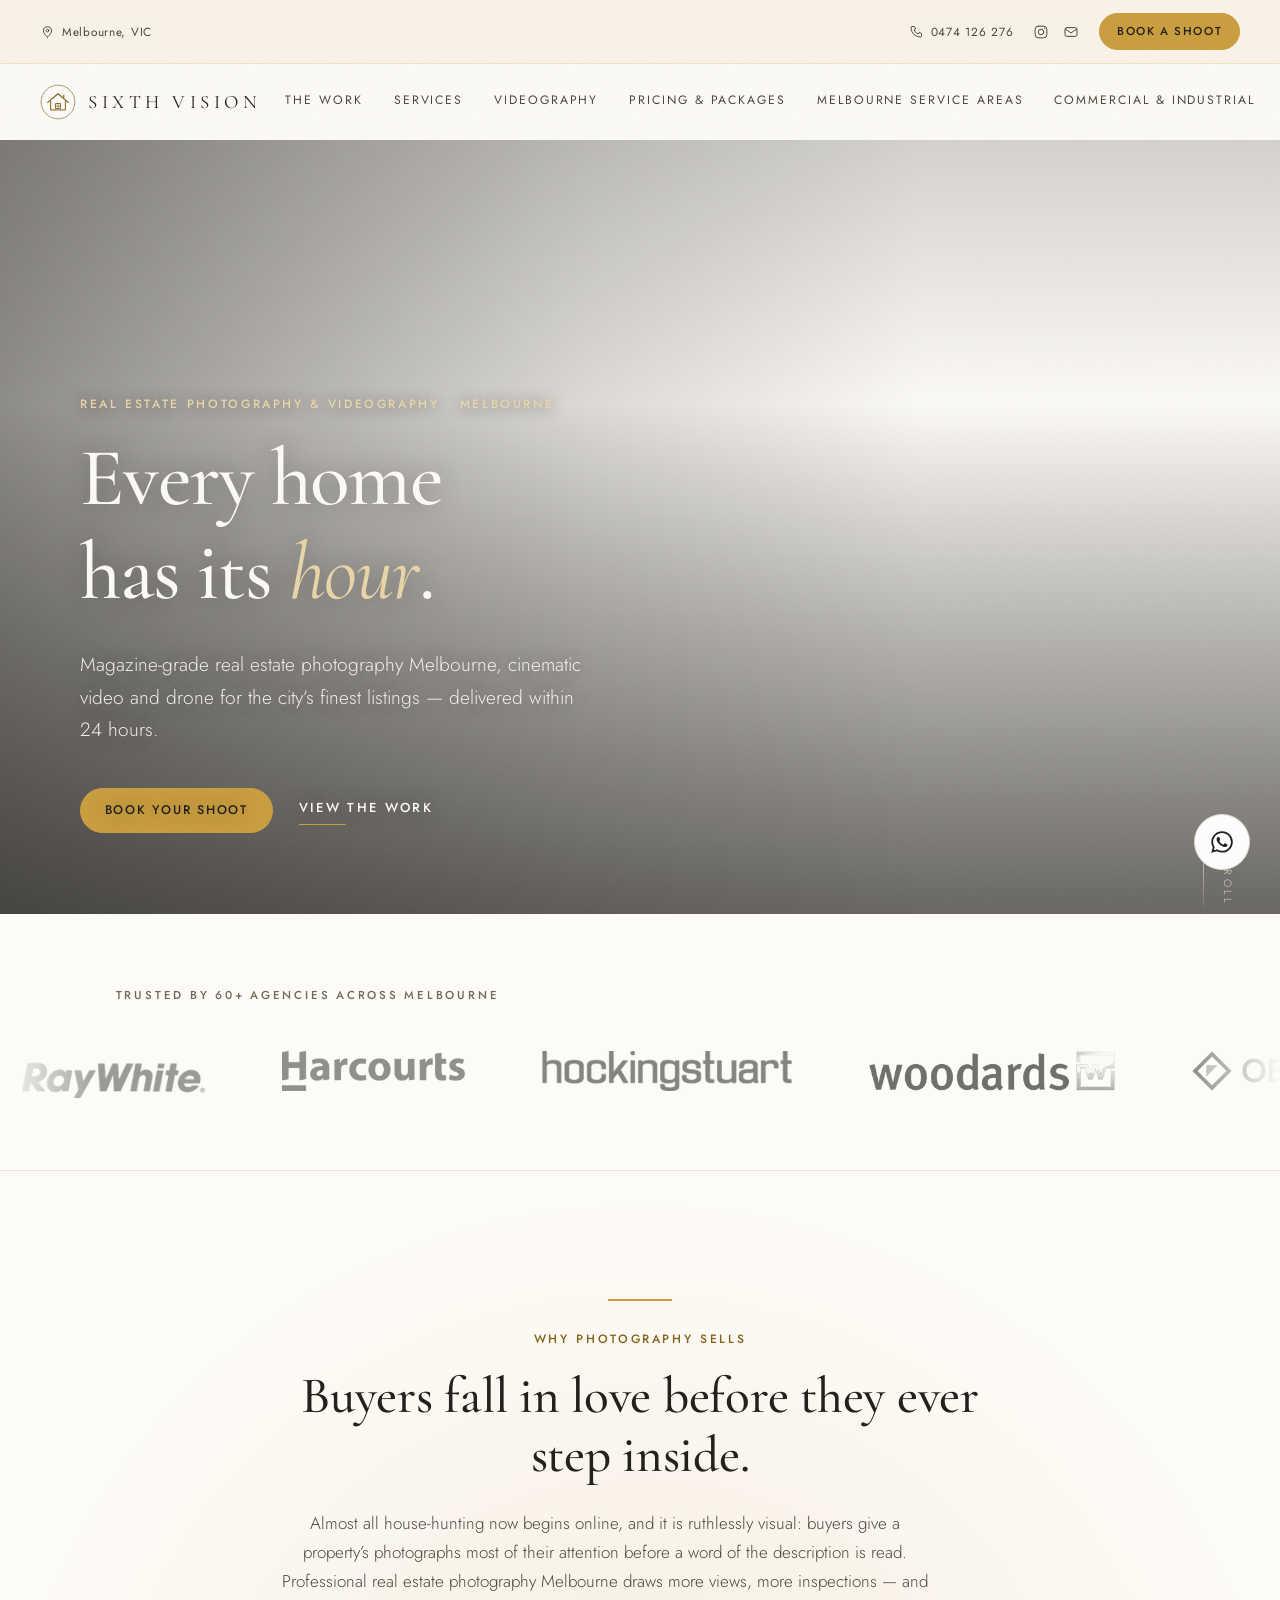
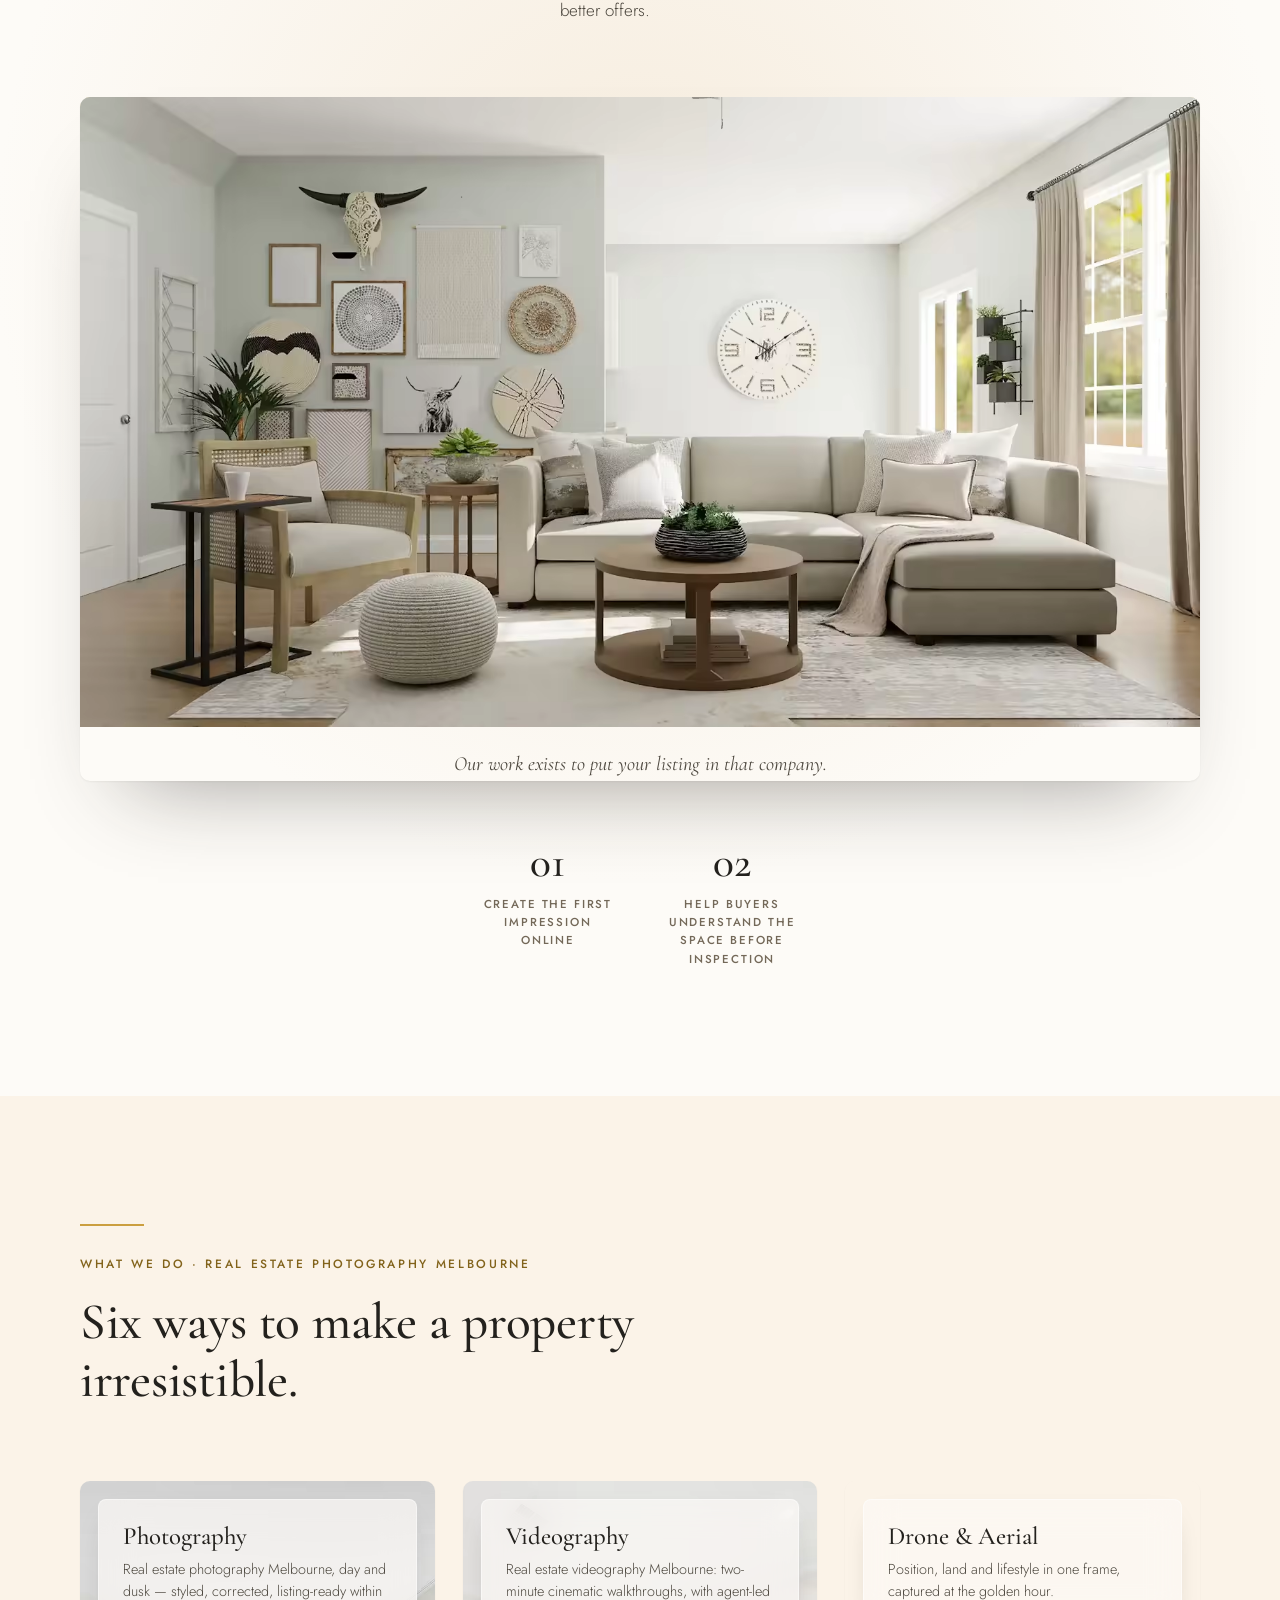
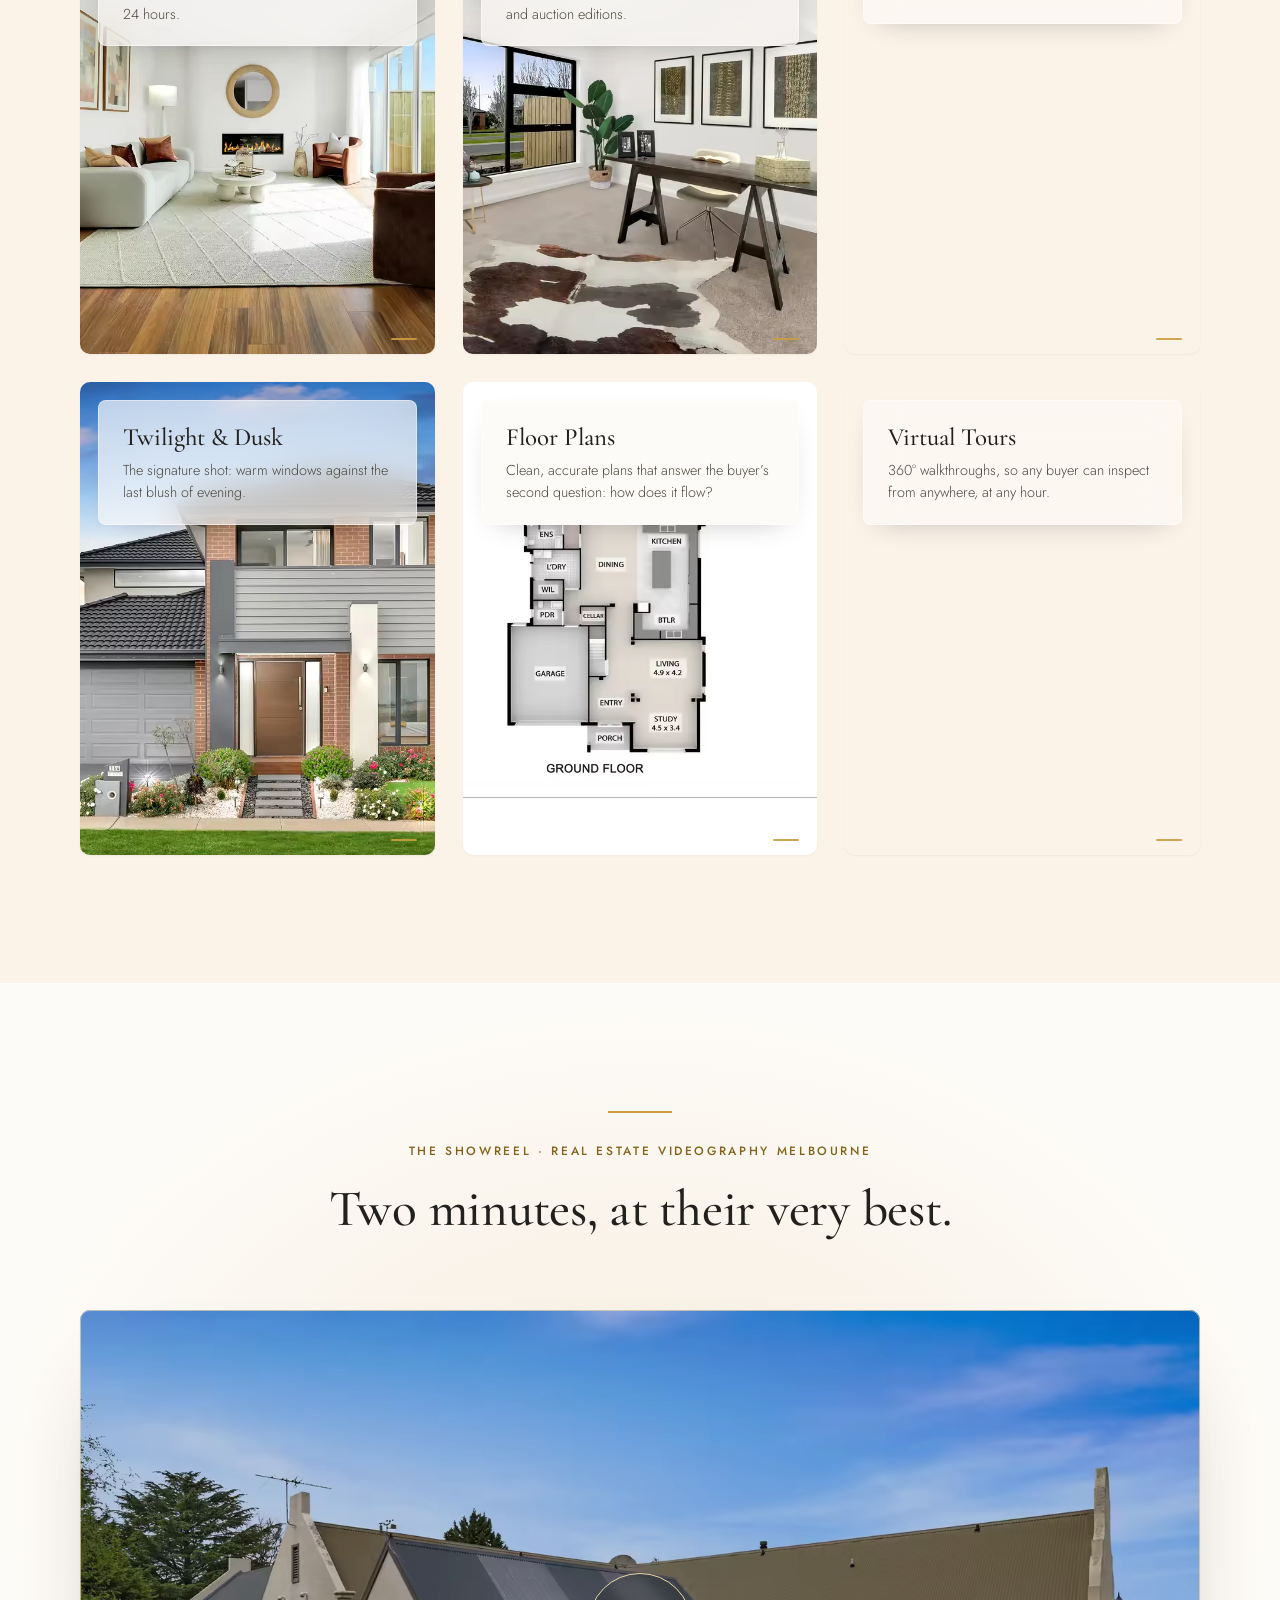
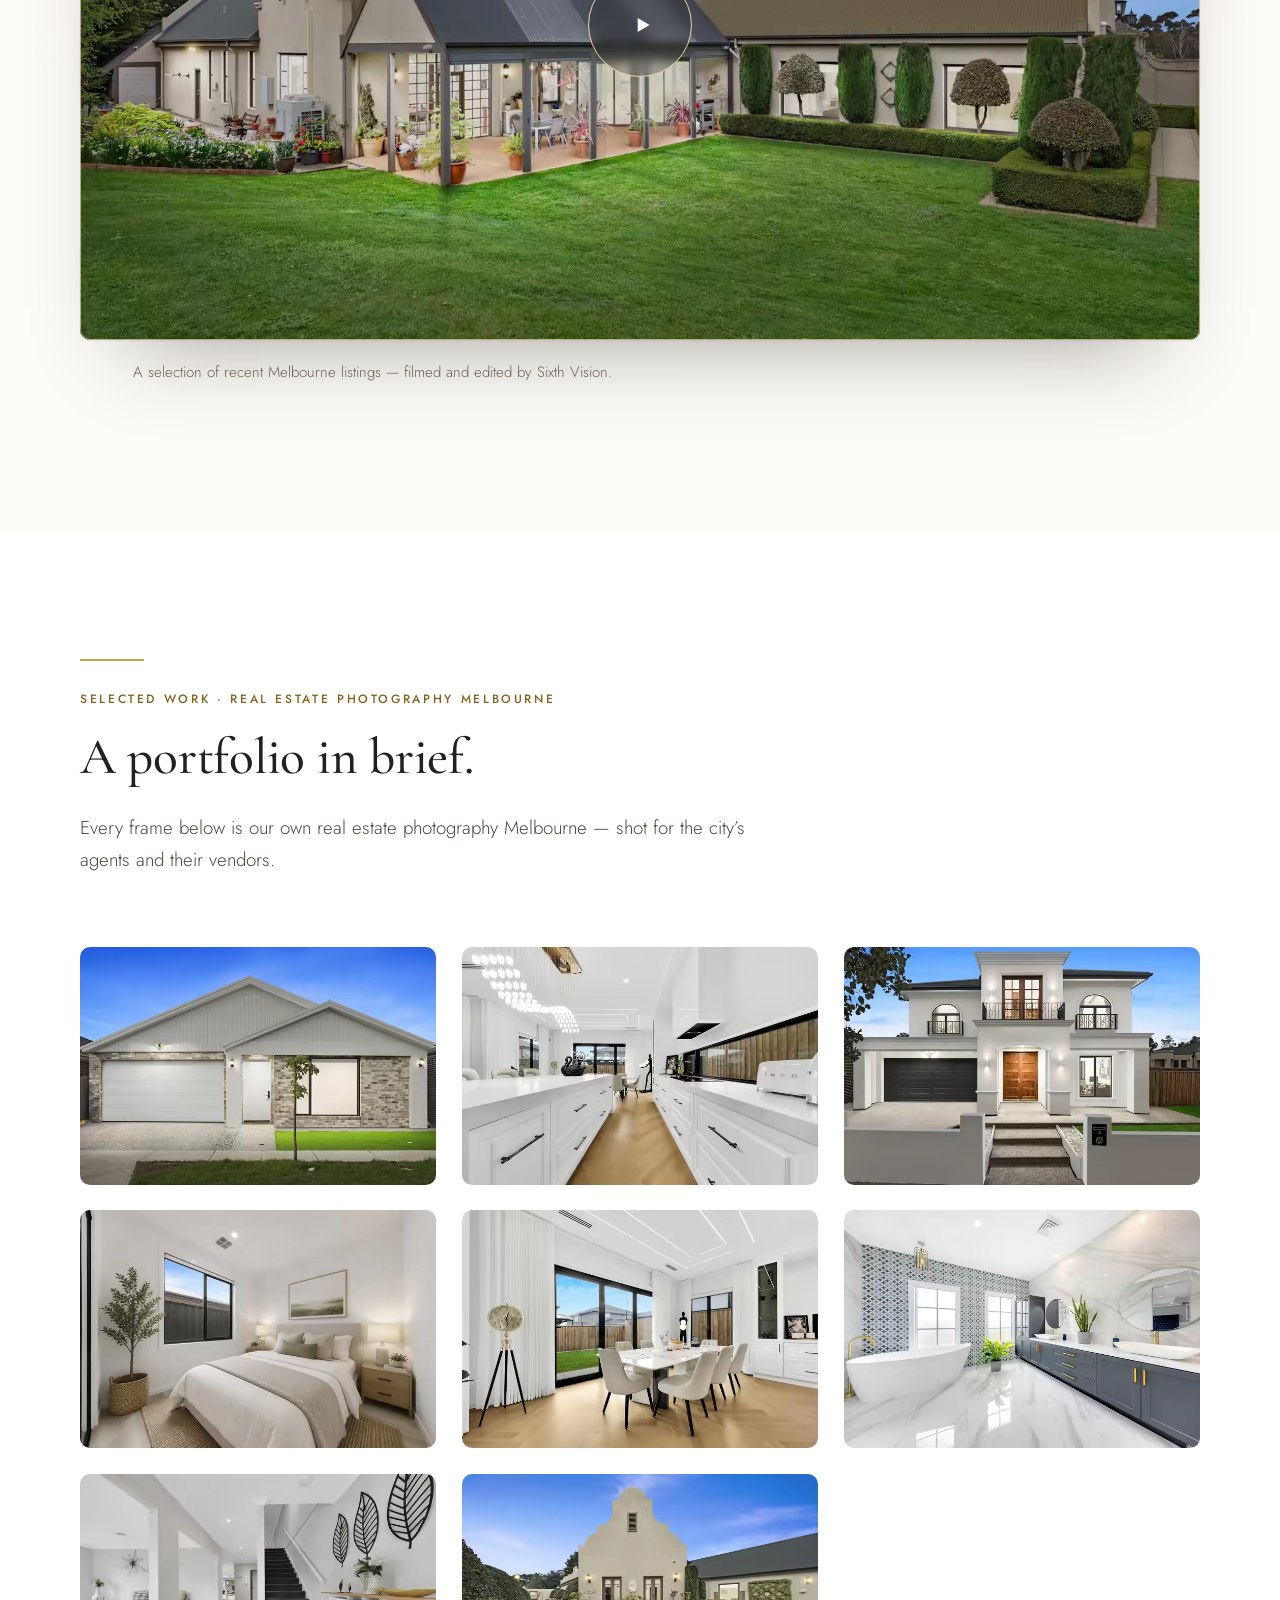
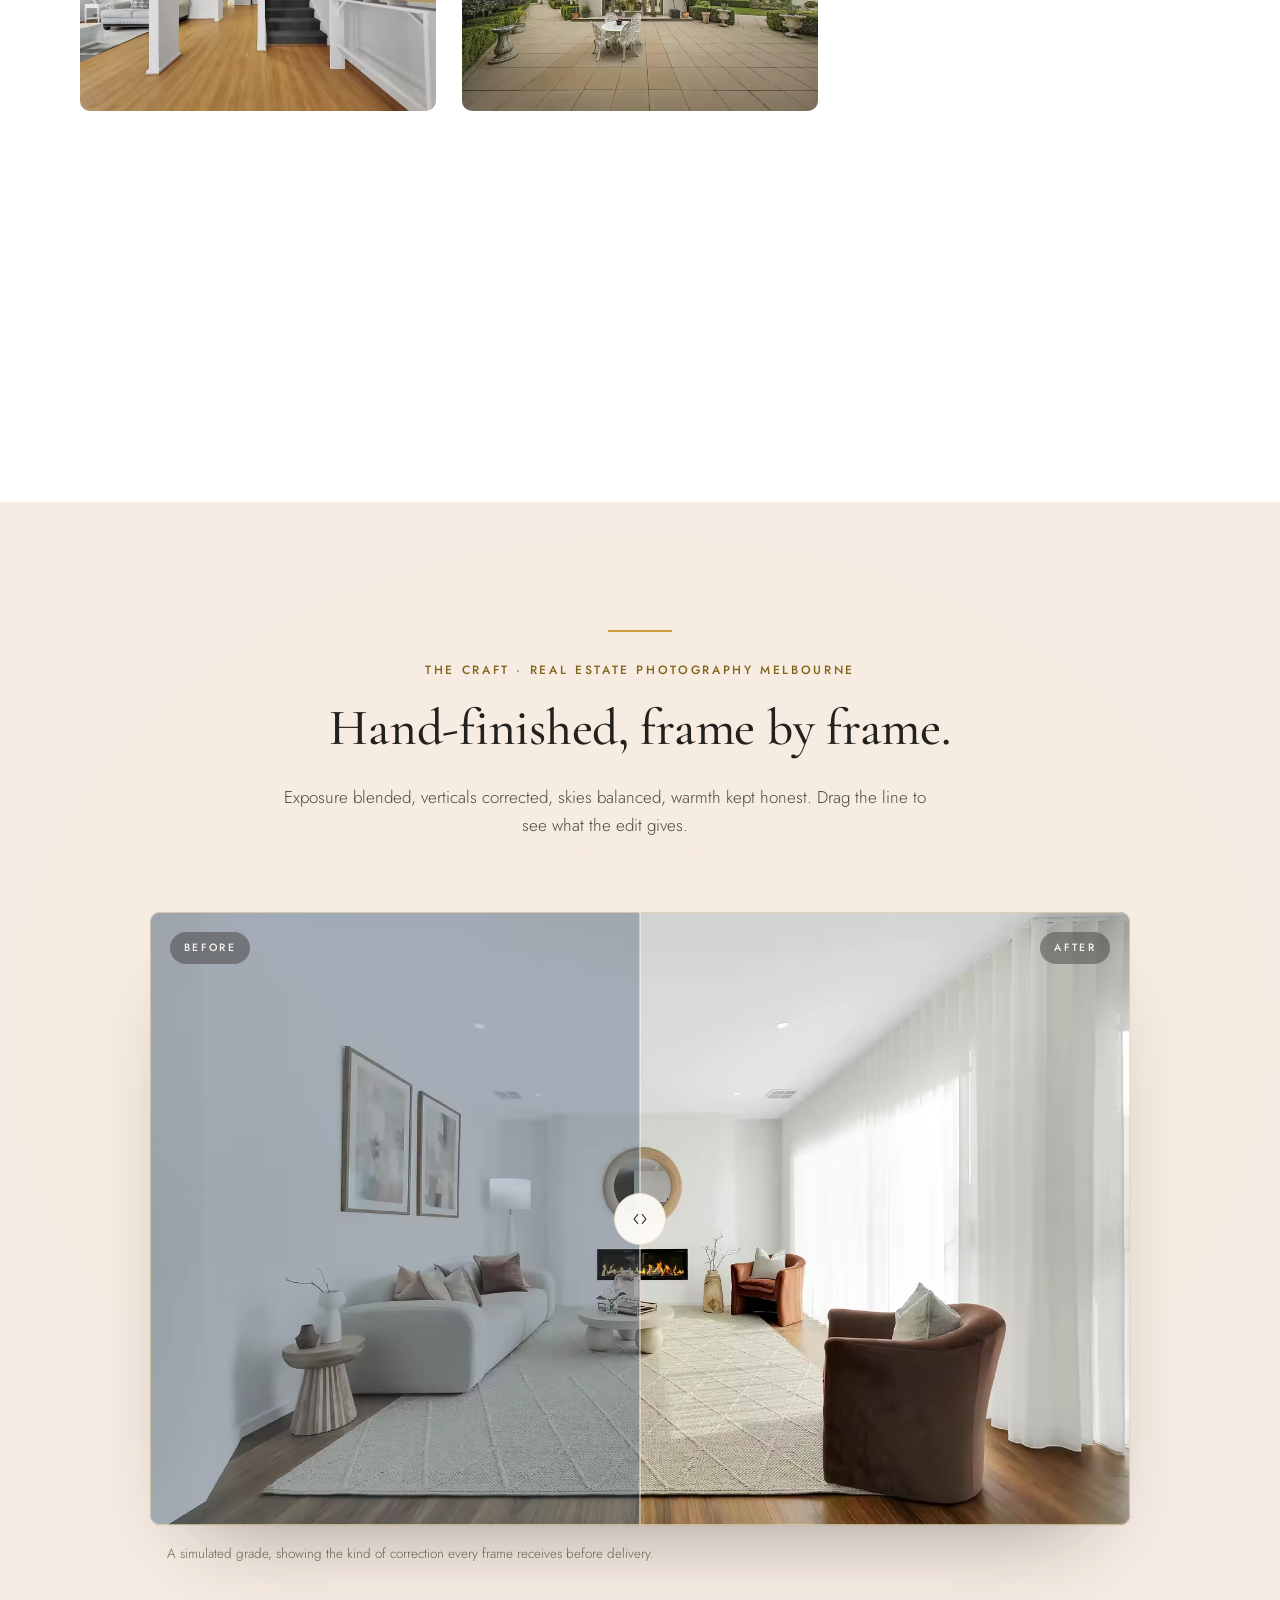
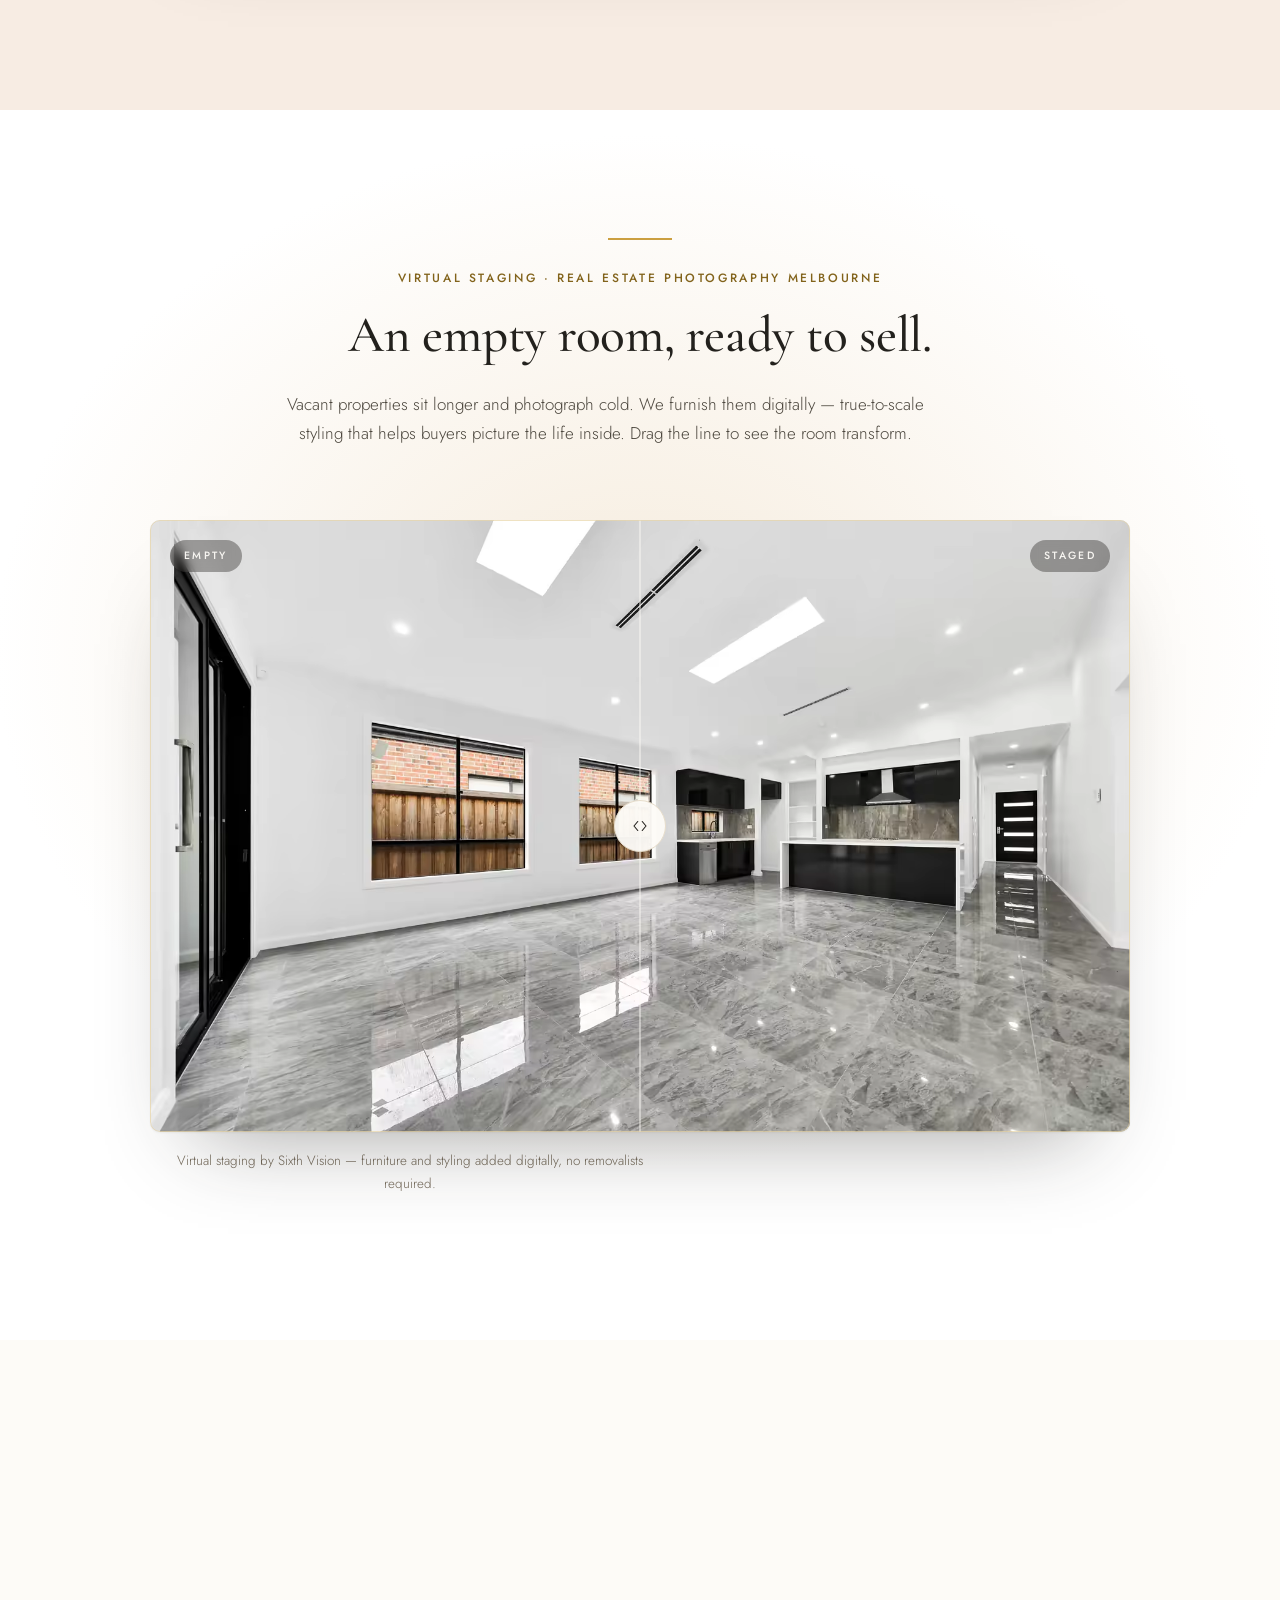
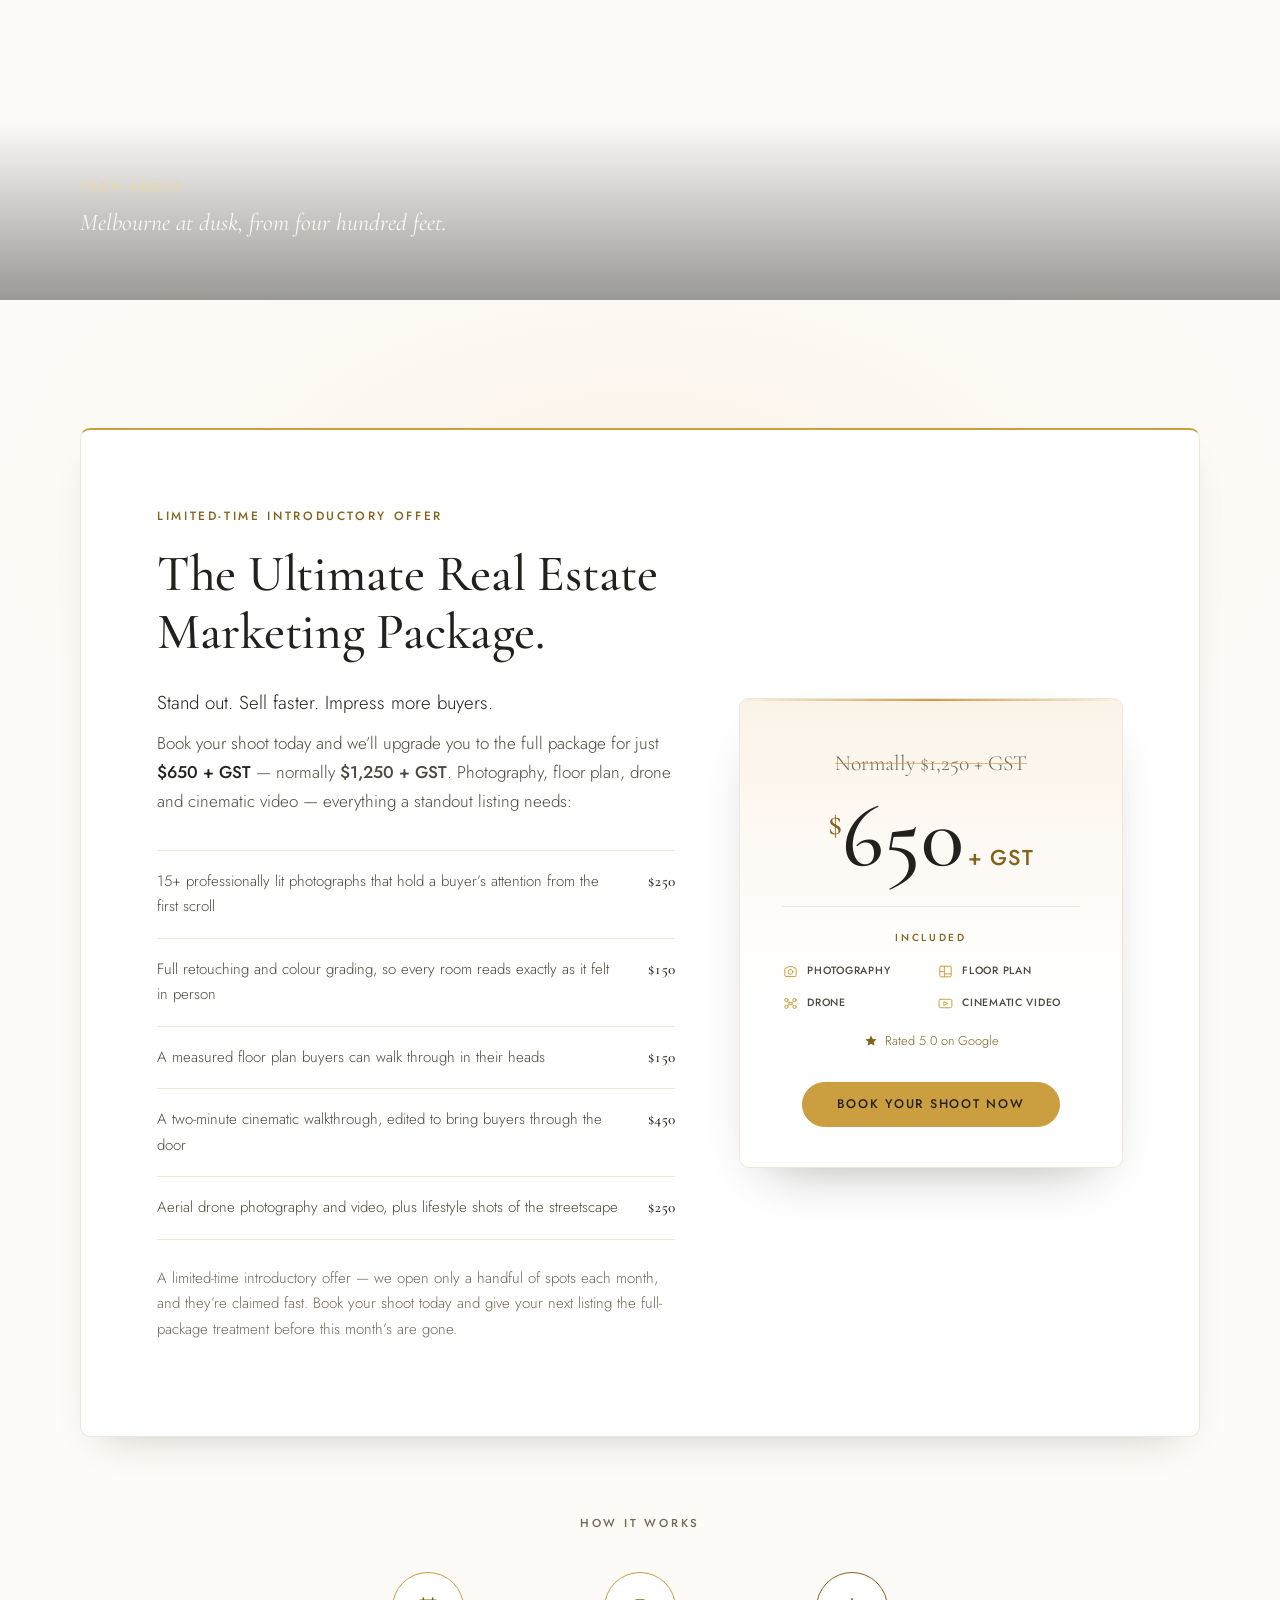
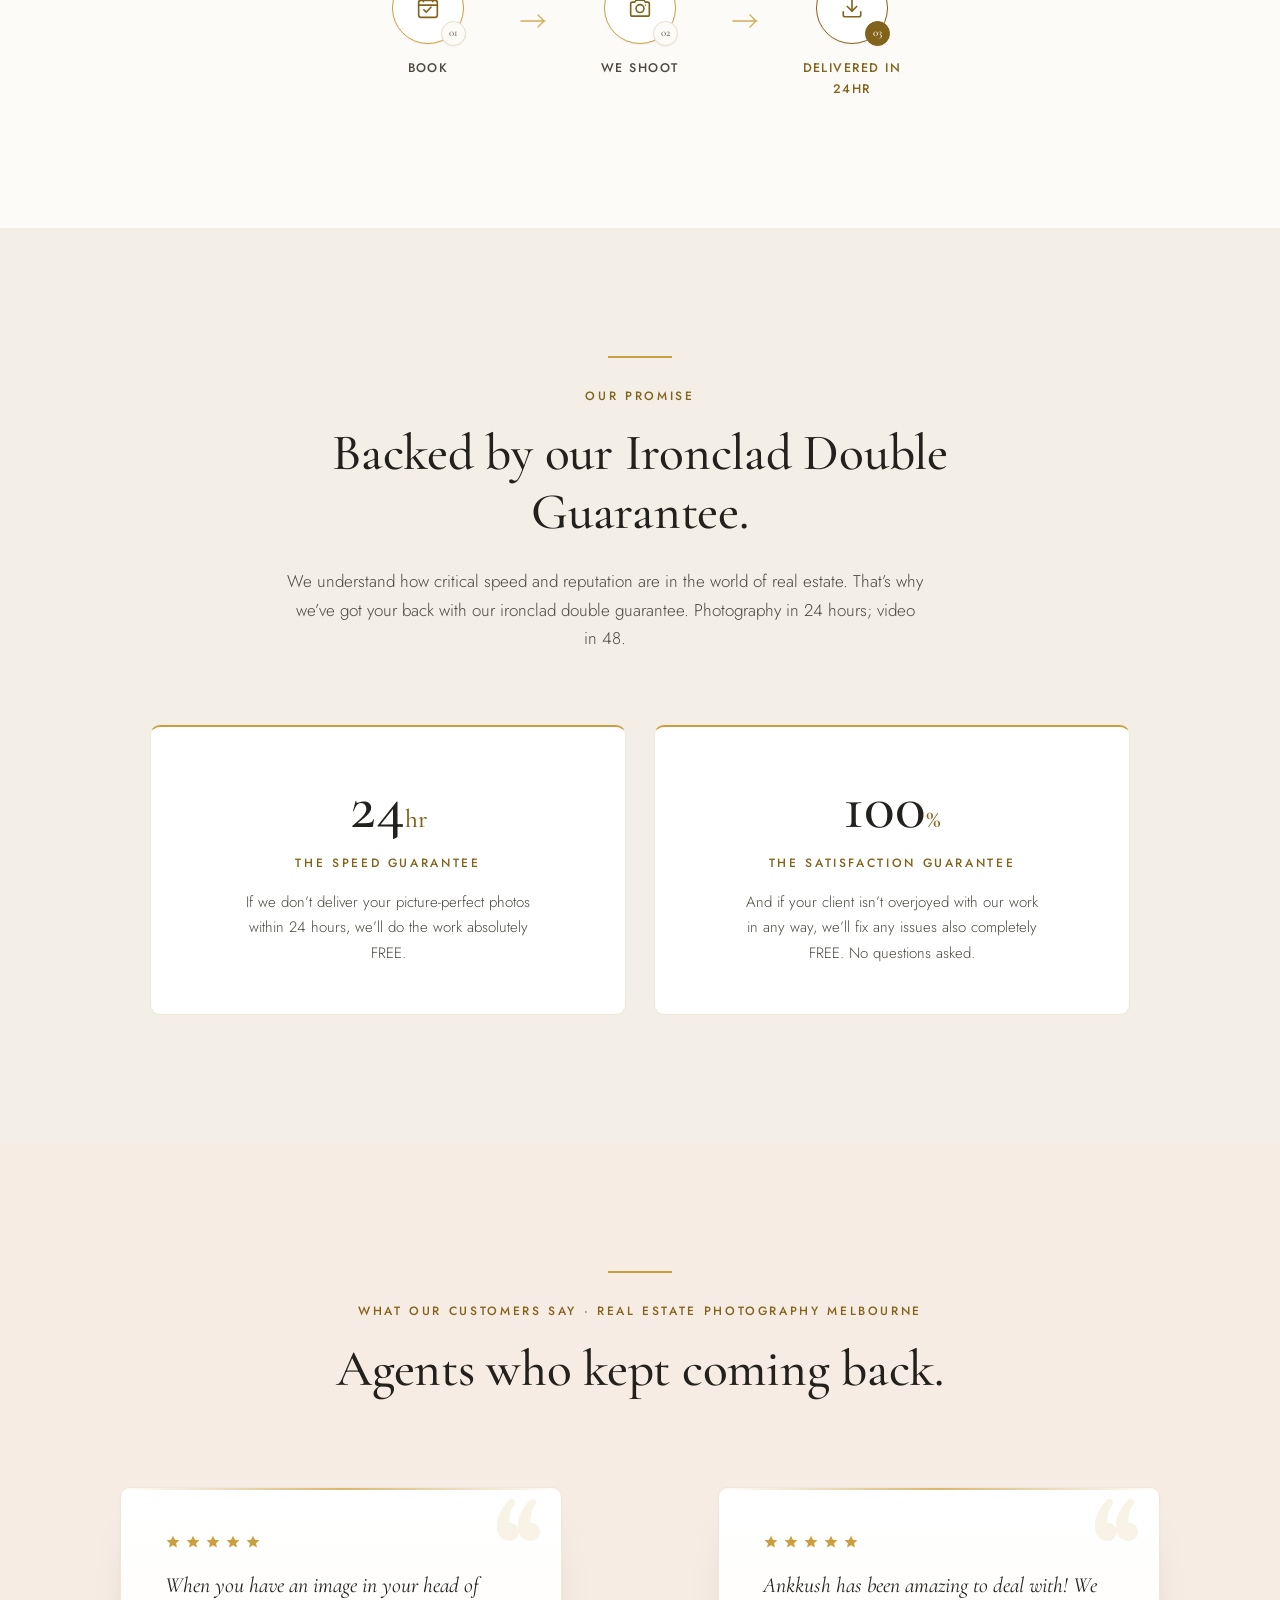
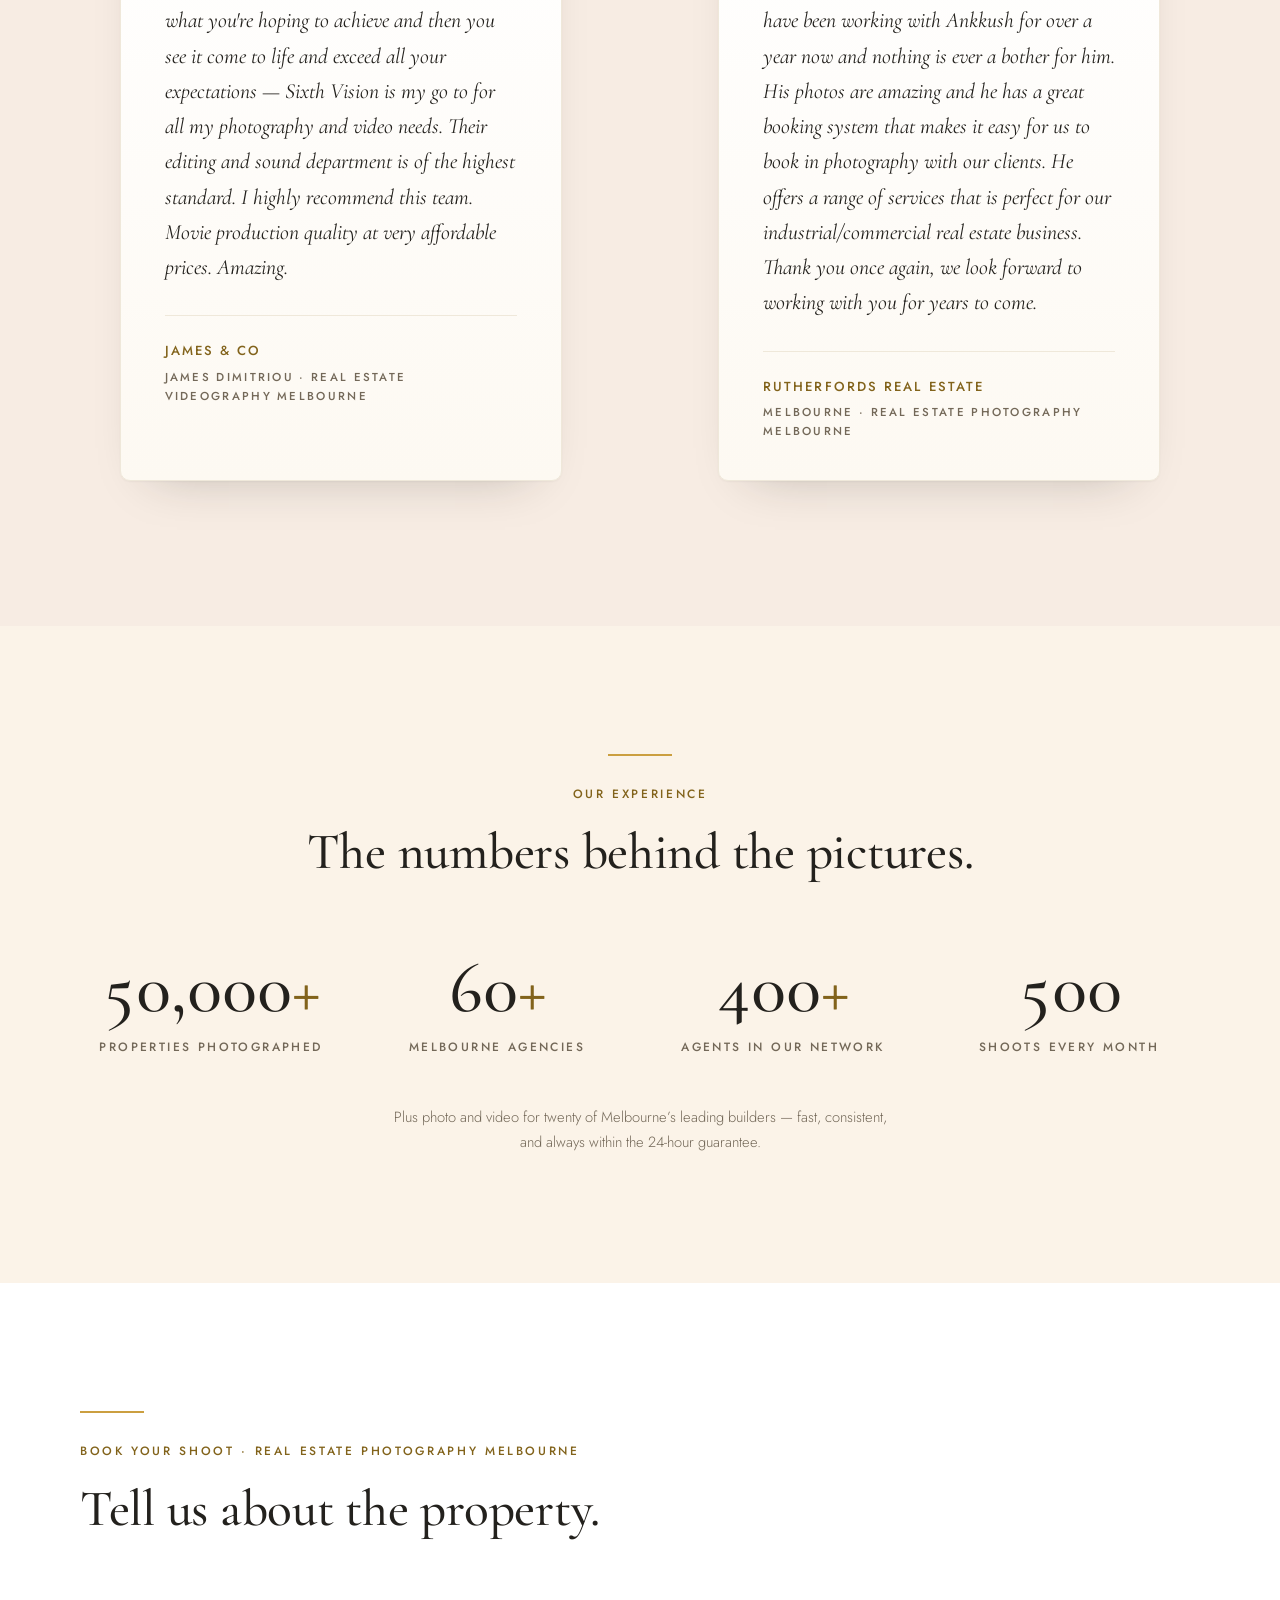
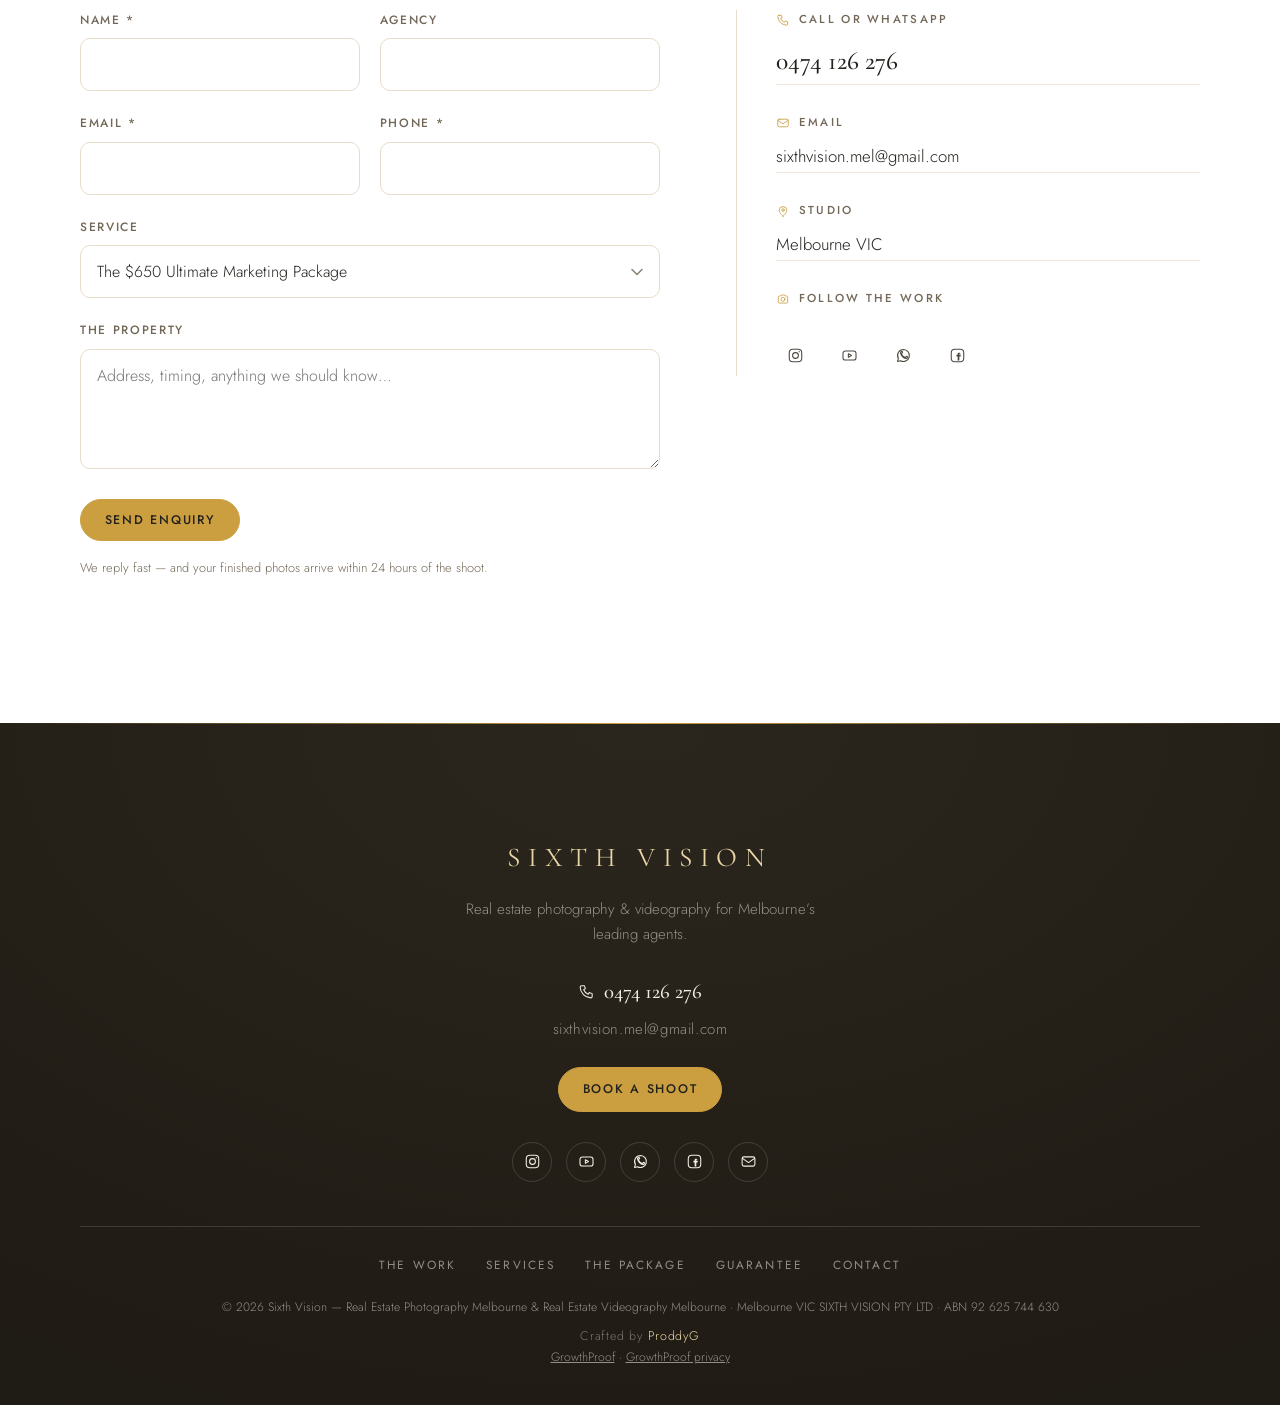
==== index.html @ 4872f2c2 "Evidence: remove unsupported photography performance statistics" ====
<!DOCTYPE html>
<html lang="en-AU">
<head>
<meta charset="UTF-8">
<meta name="viewport" content="width=device-width, initial-scale=1">
<title>Real Estate Photography &amp; Videography Melbourne | Sixth Vision</title>
<meta name="description" content="Melbourne real estate photography &amp; videography — day, dusk &amp; drone shoots, walkthrough video, floor plans &amp; virtual tours, delivered in 24 hours.">

<meta property="og:type" content="website">
<meta property="og:site_name" content="Sixth Vision">
<meta property="og:title" content="Real Estate Photography &amp; Videography Melbourne | Sixth Vision">
<meta property="og:description" content="Magazine-grade photography, cinematic video and drone for Melbourne's finest listings — delivered within 24 hours.">
<meta property="og:url" content="https://sixthvision.com.au/">
<meta property="og:image" content="https://sixthvision.com.au/assets/img/og.jpg">
<meta property="og:image:width" content="1200">
<meta property="og:image:height" content="630">
<meta property="og:locale" content="en_AU">
<meta name="twitter:card" content="summary_large_image">
<meta property="og:image:alt" content="A Melbourne home photographed at dusk by Sixth Vision">
<meta name="theme-color" content="#fdfbf7">
<link rel="canonical" href="https://sixthvision.com.au/">

<link rel="icon" type="image/svg+xml" href="favicon.svg">

<link rel="preload" href="assets/fonts/cormorantgaramond-500.woff2" as="font" type="font/woff2" crossorigin>
<link rel="preload" href="assets/fonts/jost-300.woff2" as="font" type="font/woff2" crossorigin>
<link rel="preload" href="assets/fonts/jost-500.woff2" as="font" type="font/woff2" crossorigin>
<link rel="preload" as="image" type="image/avif" imagesrcset="assets/img/hero-placeholder-800.avif 800w, assets/img/hero-placeholder-960.avif 960w" imagesizes="100vw" media="(max-width: 700px)" fetchpriority="high">
<link rel="preload" as="image" type="image/avif" imagesrcset="assets/img/hero-placeholder-1600.avif 1600w, assets/img/hero-placeholder-2400.avif 2400w" imagesizes="100vw" media="(min-width: 701px)" fetchpriority="high">

<link rel="stylesheet" href="assets/css/styles.min.css?v=20260730b">

<script type="application/ld+json">
{
  "@context": "https://schema.org",
  "@graph": [
    {
      "@type": ["LocalBusiness", "ProfessionalService"],
      "@id": "https://sixthvision.com.au/#business",
      "name": "Sixth Vision",
      "legalName": "SIXTH VISION PTY LTD",
      "iso6523Code": "0151:92625744630",
      "url": "https://sixthvision.com.au/",
      "image": "https://sixthvision.com.au/assets/img/og.jpg",
      "logo": "https://sixthvision.com.au/assets/img/logo.svg",
      "telephone": "+61474126276",
      "priceRange": "$$",
      "description": "Melbourne real estate photography & videography for agents — day, dusk and drone shoots, walkthrough video, floor plans and virtual tours with 24-hour turnaround.",
      "address": {
        "@type": "PostalAddress",
        "addressLocality": "Melbourne",
        "addressRegion": "VIC",
        "addressCountry": "AU"
      },
      "areaServed": { "@type": "City", "name": "Melbourne" },
      "sameAs": [
        "https://maps.app.goo.gl/3yeAfiN18e23m7tG6?g_st=ac",
        "https://sixthvisioncommercial.com.au/",
        "https://www.instagram.com/sixthvision.mel",
        "https://www.facebook.com/sixthvisionmel/",
        "https://www.youtube.com/@sixthvision86"
      ],
      "makesOffer": {
        "@type": "Offer",
        "name": "The Ultimate Real Estate Marketing Package",
        "description": "Photography, floor plan, drone and cinematic video for one Melbourne listing, delivered within 24 hours.",
        "price": "650",
        "priceCurrency": "AUD",
        "availability": "https://schema.org/LimitedAvailability",
        "url": "https://sixthvision.com.au/#package",
        "itemOffered": {
          "@type": "Service",
          "name": "Real estate marketing package",
          "serviceType": ["Real Estate Photography", "Floor Plans", "Drone / Aerial Photography", "Real Estate Videography"],
          "areaServed": "Melbourne, VIC, Australia"
        }
      },
      "hasOfferCatalog": {
        "@type": "OfferCatalog",
        "name": "Real estate media services",
        "itemListElement": [
          { "@type": "Offer", "itemOffered": { "@type": "Service", "name": "Real Estate Photography", "areaServed": "Melbourne, VIC, Australia" } },
          { "@type": "Offer", "itemOffered": { "@type": "Service", "name": "Real Estate Videography", "areaServed": "Melbourne, VIC, Australia" } },
          { "@type": "Offer", "itemOffered": { "@type": "Service", "name": "Drone / Aerial Photography", "areaServed": "Melbourne, VIC, Australia" } },
          { "@type": "Offer", "itemOffered": { "@type": "Service", "name": "Twilight & Dusk Photography", "areaServed": "Melbourne, VIC, Australia" } },
          { "@type": "Offer", "itemOffered": { "@type": "Service", "name": "Floor Plans", "areaServed": "Melbourne, VIC, Australia" } },
          { "@type": "Offer", "itemOffered": { "@type": "Service", "name": "Virtual Tours", "areaServed": "Melbourne, VIC, Australia" } }
        ]
      }
    },
    {
      "@type": "VideoObject",
      "@id": "https://sixthvision.com.au/#showreel",
      "name": "Sixth Vision showreel — Melbourne real estate videography",
      "description": "A selection of recent Melbourne listings, filmed and edited by Sixth Vision.",
      "thumbnailUrl": "https://sixthvision.com.au/assets/img/showreel-1600.webp",
      "contentUrl": "https://sixthvision.com.au/assets/video/showreel.mp4",
      "uploadDate": "2026-07-16",
      "duration": "PT1M12S",
      "publisher": { "@id": "https://sixthvision.com.au/#business" }
    },
    {
      "@type": "WebSite",
      "@id": "https://sixthvision.com.au/#website",
      "url": "https://sixthvision.com.au/",
      "name": "Sixth Vision",
      "alternateName": ["Sixth Vision Photography", "sixthvision.com.au"],
      "publisher": { "@id": "https://sixthvision.com.au/#business" }
    }
  ]
}
</script>

<!-- Google Analytics 4 -->
<script>
  /* Google Analytics — config is queued immediately, but the 164 KiB gtag.js
     is loaded only AFTER first paint (window load + idle) or on first user
     interaction, whichever comes first. This keeps it off the mobile critical
     path so it never competes with the hero image for bandwidth. Analytics
     still fire; nothing visible changes. */
  window.dataLayer = window.dataLayer || [];
  function gtag(){dataLayer.push(arguments);}
  gtag('js', new Date());
  gtag('config', 'G-M6TSWTEBM9');
  (function () {
    var done = false;
    function loadGA(){
      if (done) return; done = true;
      var s = document.createElement('script');
      s.async = true;
      s.src = 'https://www.googletagmanager.com/gtag/js?id=G-M6TSWTEBM9';
      document.head.appendChild(s);
    }
    function schedule(){ ('requestIdleCallback' in window)
      ? requestIdleCallback(loadGA, { timeout: 3000 }) : setTimeout(loadGA, 1500); }
    if (document.readyState === 'complete') schedule();
    else window.addEventListener('load', schedule, { once: true });
    ['scroll','pointerdown','keydown','touchstart'].forEach(function(e){
      window.addEventListener(e, loadGA, { once: true, passive: true });
    });
  })();
</script>
</head>
<body>

<a class="skip-link" href="#main">Skip to content</a>

<div class="topbar" id="top">
  <div class="container row">
    <div class="left">
      <span class="icon-link">
        <svg width="15" height="15" viewBox="0 0 24 24" fill="none" stroke="currentColor" stroke-width="1.5" stroke-linecap="round" stroke-linejoin="round" aria-hidden="true"><path d="M12 21s-6.5-5.5-6.5-10a6.5 6.5 0 0 1 13 0c0 4.5-6.5 10-6.5 10z"/><circle cx="12" cy="10.5" r="2.2"/></svg>
        Melbourne, VIC
      </span>
    </div>
    <div class="right">
      <a class="icon-link" href="tel:+61474126276">
        <svg width="15" height="15" viewBox="0 0 24 24" fill="none" stroke="currentColor" stroke-width="1.5" stroke-linecap="round" stroke-linejoin="round" aria-hidden="true"><path d="M5 4h4l1.5 4L8 9.5a12 12 0 0 0 6.5 6.5l1.5-2.5 4 1.5v4a2 2 0 0 1-2 2A16 16 0 0 1 3 6a2 2 0 0 1 2-2z"/></svg>
        0474 126 276
      </a>
      <span class="socials">
        <a class="icon-link" href="https://www.instagram.com/sixthvision.mel" rel="noopener" target="_blank" aria-label="Sixth Vision on Instagram">
          <svg width="16" height="16" viewBox="0 0 24 24" fill="none" stroke="currentColor" stroke-width="1.5" stroke-linecap="round" stroke-linejoin="round" aria-hidden="true"><rect x="3.2" y="3.2" width="17.6" height="17.6" rx="5"/><circle cx="12" cy="12" r="4.1"/><circle cx="17.4" cy="6.6" r=".9" fill="currentColor" stroke="none"/></svg>
        </a>
        <a class="icon-link" href="mailto:sixthvision.mel@gmail.com" aria-label="Email Sixth Vision">
          <svg width="16" height="16" viewBox="0 0 24 24" fill="none" stroke="currentColor" stroke-width="1.5" stroke-linecap="round" stroke-linejoin="round" aria-hidden="true"><rect x="3" y="5.5" width="18" height="13" rx="2.5"/><path d="m3.5 7.5 8.5 6 8.5-6"/></svg>
        </a>
      </span>
      <a class="btn btn--primary btn--sm" href="#contact">Book a Shoot</a>
    </div>
  </div>
</div>

<header class="site-header">
  <div class="container bar">
    <a class="brand" href="#top" aria-label="Sixth Vision — home">
      <svg class="brand-emblem" width="36" height="36" viewBox="0 0 40 40" fill="none" stroke="currentColor" aria-hidden="true">
        <circle class="e-ring" cx="20" cy="20" r="18.7" stroke-width=".7" pathLength="1"/>
        <path class="e-roof" d="M8.6 20.4 20 10.8l11.4 9.6" stroke-width="1.3" stroke-linecap="round" stroke-linejoin="round" pathLength="1"/>
        <path class="e-chimney" d="M26.4 15V12.2" stroke-width="1.2" stroke-linecap="round" pathLength="1"/>
        <path class="e-walls" d="M11.8 19.2V28.8h16.4V19.2" stroke-width="1.1" stroke-linecap="round" stroke-linejoin="round" pathLength="1"/>
        <rect class="e-door" x="17.2" y="21.7" width="5.6" height="5.6" stroke-width="1" pathLength="1"/>
        <path class="e-doorcross" d="M20 21.7v5.6M17.2 24.5h5.6" stroke-width=".75" pathLength="1"/>
      </svg>
      <span class="brand-word">Sixth&nbsp;Vision</span>
    </a>
    <nav class="site-nav" id="site-nav" aria-label="Primary">
      <a href="#work">The Work</a>
      <a href="#services">Services</a>
      <a href="/real-estate-videography-melbourne/">Videography</a>
      <a href="/real-estate-photography-pricing-melbourne/">Pricing &amp; Packages</a>
      <a href="/melbourne-service-areas/">Melbourne Service Areas</a>
      <a href="https://sixthvisioncommercial.com.au/commercial-property-photography-melbourne/?utm_source=sixthvision.com.au&amp;utm_medium=referral&amp;utm_campaign=residential_commercial_handoff" data-commercial-handoff>Commercial &amp; Industrial</a>
      <a href="#package">The Package</a>
      <a href="#guarantee">Guarantee</a>
      <a href="#contact">Contact</a>
      <a class="btn btn--primary btn--sm nav-cta" href="#contact">Book a Shoot</a>
    </nav>
    <button class="nav-toggle" aria-expanded="false" aria-controls="site-nav" aria-label="Open menu">
      <svg width="24" height="24" viewBox="0 0 24 24" fill="none" stroke="currentColor" stroke-width="1.5" stroke-linecap="round" aria-hidden="true"><path d="M4 8h16M4 16h16"/></svg>
    </button>
  </div>
</header>

<main id="main">

  <!-- ============================ HERO ============================ -->
  <section class="hero">
    <div class="hero-media" aria-hidden="true">
      <!-- ACTIVE hero = the owner's chosen editorial interior. To open on his own
           twilight-exterior craft instead, swap "hero-placeholder" -> "hero-twilight"
           in the three filenames below (those files are already in /assets/img). -->
      <!-- One picture element, with the img as its DIRECT child. Nesting a second
           picture element in here would orphan every source above it, because the
           selection algorithm only consults sources that are siblings of the img. -->
      <picture>
        <source type="image/avif" media="(max-width: 700px)"
                srcset="assets/img/hero-placeholder-800.avif 800w, assets/img/hero-placeholder-960.avif 960w"
                sizes="100vw" width="800" height="1000">
        <source type="image/webp" media="(max-width: 700px)"
                srcset="assets/img/hero-placeholder-800.webp 800w, assets/img/hero-placeholder-960.webp 960w"
                sizes="100vw" width="800" height="1000">
        <source type="image/avif"
                srcset="assets/img/hero-placeholder-1600.avif 1600w, assets/img/hero-placeholder-2400.avif 2400w"
                sizes="100vw" width="1600" height="900">
        <img src="assets/img/hero-placeholder-1600.webp"
             srcset="assets/img/hero-placeholder-1600.webp 1600w, assets/img/hero-placeholder-2400.webp 2400w"
             sizes="100vw" width="1600" height="900" alt="" fetchpriority="high" decoding="async">
      </picture>
    </div>
    <div class="hero-scrim" aria-hidden="true"></div>
    <div class="container hero-inner">
      <span class="eyebrow">Real Estate Photography &amp; Videography &middot; Melbourne</span>
      <h1>Every home has its&nbsp;<em>hour</em>.</h1>
      <p class="hero-sub">Magazine-grade real estate photography Melbourne, cinematic video and drone for the city&rsquo;s finest listings &mdash; delivered within 24 hours.</p>
      <div class="hero-cta">
        <a class="btn btn--primary" href="#contact">Book your shoot</a>
        <a class="link-gold" href="#work">View the work</a>
      </div>
    </div>
    <div class="scroll-cue" aria-hidden="true">Scroll</div>
  </section>

  <!-- ============================ TRUST ============================ -->
  <section class="trust" aria-label="Agencies we work with">
    <div class="container">
      <p class="trust-caption">Trusted by 60+ agencies across Melbourne</p>
    </div>
    <div class="marquee reveal">
      <div class="marquee-track">
        <img class="logo-lg" src="assets/img/logos/logo-raywhite.webp" alt="Ray White" width="486" height="128" loading="lazy" decoding="async">
        <img src="assets/img/logos/logo-harcourts.webp" alt="Harcourts Rata &amp; Co" width="586" height="128" loading="lazy" decoding="async">
        <img src="assets/img/logos/logo-hockingstuart.webp" alt="Hockingstuart" width="801" height="128" loading="lazy" decoding="async">
        <img src="assets/img/logos/logo-woodards.webp" alt="Woodards" width="788" height="128" loading="lazy" decoding="async">
        <img src="assets/img/logos/logo-obrien.webp" alt="O'Brien Real Estate" width="1034" height="128" loading="lazy" decoding="async">
        <img src="assets/img/logos/logo-barryplant.webp" alt="Barry Plant" width="1271" height="128" loading="lazy" decoding="async">
        <img class="logo-plate" src="assets/img/logos/logo-loveco.webp" alt="Love &amp; Co" width="922" height="128" loading="lazy" decoding="async">
        <img src="assets/img/logos/logo-hodges.webp" alt="Hodges" width="705" height="128" loading="lazy" decoding="async">
        <img src="assets/img/logos/logo-professionals.webp" alt="Professionals" width="737" height="128" loading="lazy" decoding="async">
        <img class="dup logo-lg" src="assets/img/logos/logo-raywhite.webp" alt="" width="486" height="128" loading="lazy" decoding="async" aria-hidden="true">
        <img class="dup" src="assets/img/logos/logo-harcourts.webp" alt="" width="586" height="128" loading="lazy" decoding="async" aria-hidden="true">
        <img class="dup" src="assets/img/logos/logo-hockingstuart.webp" alt="" width="801" height="128" loading="lazy" decoding="async" aria-hidden="true">
        <img class="dup" src="assets/img/logos/logo-woodards.webp" alt="" width="788" height="128" loading="lazy" decoding="async" aria-hidden="true">
        <img class="dup" src="assets/img/logos/logo-obrien.webp" alt="" width="1034" height="128" loading="lazy" decoding="async" aria-hidden="true">
        <img class="dup" src="assets/img/logos/logo-barryplant.webp" alt="" width="1271" height="128" loading="lazy" decoding="async" aria-hidden="true">
        <img class="dup logo-plate" src="assets/img/logos/logo-loveco.webp" alt="" width="922" height="128" loading="lazy" decoding="async" aria-hidden="true">
        <img class="dup" src="assets/img/logos/logo-hodges.webp" alt="" width="705" height="128" loading="lazy" decoding="async" aria-hidden="true">
        <img class="dup" src="assets/img/logos/logo-professionals.webp" alt="" width="737" height="128" loading="lazy" decoding="async" aria-hidden="true">
      </div>
    </div>
  </section>

  <!-- ============================ INTRO (editorial spread) ============================ -->
  <section class="section">
    <div class="container">
      <div class="section-head section-head--center reveal">
        <hr class="hairline hairline--center">
        <span class="eyebrow">Why photography sells</span>
        <h2>Buyers fall in love before they ever step inside.</h2>
        <p>Almost all house-hunting now begins online, and it is ruthlessly visual: buyers give a property&rsquo;s photographs most of their attention before a word of the description is read. Professional real estate photography Melbourne draws more views, more inspections &mdash; and better offers.</p>
      </div>
      <figure class="intro-photo reveal" style="--reveal-delay:.1s">
        <picture><source type="image/avif" srcset="assets/img/intro-photo-960.avif 960w, assets/img/intro-photo-1600.avif 1600w" sizes="(max-width: 1240px) 92vw, 1120px" width="1600" height="900"><img src="assets/img/intro-photo-1600.webp"
             srcset="assets/img/intro-photo-960.webp 960w, assets/img/intro-photo-1600.webp 1600w"
             sizes="(max-width: 1240px) 92vw, 1120px"
             width="1600" height="900" loading="lazy" decoding="async"
             alt="Styled living room with a curated gallery wall — real estate photography Melbourne by Sixth Vision"></picture>
        <figcaption>Our work exists to put your listing in that company.</figcaption>
      </figure>
      <div class="intro-figures intro-figures--center reveal" style="--reveal-delay:.2s">
        <div>
          <div class="fig-num">01</div>
          <div class="fig-label">Create the first impression online</div>
        </div>
        <div>
          <div class="fig-num">02</div>
          <div class="fig-label">Help buyers understand the space before inspection</div>
        </div>
      </div>
    </div>
  </section>

  <!-- ============================ SERVICES ============================ -->
  <section class="section section--cream" id="services">
    <div class="container">
      <div class="section-head reveal">
        <hr class="hairline">
        <span class="eyebrow">What we do &middot; Real Estate Photography Melbourne</span>
        <h2>Six ways to make a property irresistible.</h2>
      </div>
      <div class="services-grid">

        <article class="scard reveal">
          <picture><source type="image/avif" srcset="assets/img/card-photography-p600.avif 600w, assets/img/card-photography-p900.avif 900w" sizes="(max-width: 640px) 92vw, (max-width: 1020px) 46vw, 31vw" width="900" height="1200"><img src="assets/img/card-photography-p900.webp"
               srcset="assets/img/card-photography-p600.webp 600w, assets/img/card-photography-p900.webp 900w"
               sizes="(max-width: 640px) 92vw, (max-width: 1020px) 46vw, 31vw"
               width="900" height="1200" loading="lazy" decoding="async"
               alt="Warm, styled living room — real estate photography Melbourne by Sixth Vision"></picture>
          <div class="scard-panel">
            <h3>Photography</h3>
            <p>Real estate photography Melbourne, day and dusk &mdash; styled, corrected, listing-ready within 24 hours.</p>
          </div>
          <span class="scard-mark" aria-hidden="true"></span>
        </article>

        <article class="scard reveal" style="--reveal-delay:.08s">
          <picture><source type="image/avif" srcset="assets/img/card-video-p600.avif 600w, assets/img/card-video-p900.avif 900w" sizes="(max-width: 640px) 92vw, (max-width: 1020px) 46vw, 31vw" width="900" height="1200"><img src="assets/img/card-video-p900.webp"
               srcset="assets/img/card-video-p600.webp 600w, assets/img/card-video-p900.webp 900w"
               sizes="(max-width: 640px) 92vw, (max-width: 1020px) 46vw, 31vw"
               width="900" height="1200" loading="lazy" decoding="async"
               alt="Styled home-office with cowhide rug and gallery prints &mdash; real estate videography Melbourne by Sixth Vision"></picture>
          <div class="scard-panel">
            <h3>Videography</h3>
            <p>Real estate videography Melbourne: two-minute cinematic walkthroughs, with agent-led and auction editions.</p>
          </div>
          <span class="scard-mark" aria-hidden="true"></span>
        </article>

        <article class="scard reveal" style="--reveal-delay:.16s">
          <picture><source type="image/avif" srcset="assets/img/card-drone-p600.avif 600w, assets/img/card-drone-p900.avif 900w" sizes="(max-width: 640px) 92vw, (max-width: 1020px) 46vw, 31vw" width="900" height="1200"><img src="assets/img/card-drone-p900.webp"
               srcset="assets/img/card-drone-p600.webp 600w, assets/img/card-drone-p900.webp 900w"
               sizes="(max-width: 640px) 92vw, (max-width: 1020px) 46vw, 31vw"
               width="900" height="1200" loading="lazy" decoding="async"
               alt="Night-time drone aerial of a Melbourne home &mdash; aerial real estate photography Melbourne"></picture>
          <div class="scard-panel">
            <h3>Drone &amp; Aerial</h3>
            <p>Position, land and lifestyle in one frame, captured at the golden hour.</p>
          </div>
          <span class="scard-mark" aria-hidden="true"></span>
        </article>

        <article class="scard reveal">
          <picture><source type="image/avif" srcset="assets/img/card-twilight-p600.avif 600w, assets/img/card-twilight-p900.avif 900w" sizes="(max-width: 640px) 92vw, (max-width: 1020px) 46vw, 31vw" width="900" height="1200"><img src="assets/img/card-twilight-p900.webp"
               srcset="assets/img/card-twilight-p600.webp 600w, assets/img/card-twilight-p900.webp 900w"
               sizes="(max-width: 640px) 92vw, (max-width: 1020px) 46vw, 31vw"
               width="900" height="1200" loading="lazy" decoding="async"
               alt="Two-storey Melbourne home at dusk with a pink sky &mdash; twilight real estate photography Melbourne"></picture>
          <div class="scard-panel">
            <h3>Twilight &amp; Dusk</h3>
            <p>The signature shot: warm windows against the last blush of evening.</p>
          </div>
          <span class="scard-mark" aria-hidden="true"></span>
        </article>

        <article class="scard scard--solid reveal" style="--reveal-delay:.08s">
          <picture><source type="image/avif" srcset="assets/img/card-floorplan-p600.avif 600w, assets/img/card-floorplan-p900.avif 900w" sizes="(max-width: 640px) 92vw, (max-width: 1020px) 46vw, 31vw" width="900" height="1200"><img src="assets/img/card-floorplan-p900.webp"
               srcset="assets/img/card-floorplan-p600.webp 600w, assets/img/card-floorplan-p900.webp 900w"
               sizes="(max-width: 640px) 92vw, (max-width: 1020px) 46vw, 31vw"
               width="900" height="1200" loading="lazy" decoding="async"
               alt="Clean two-storey floor plan drawn for a Melbourne property listing"></picture>
          <div class="scard-panel">
            <h3>Floor Plans</h3>
            <p>Clean, accurate plans that answer the buyer&rsquo;s second question: how does it flow?</p>
          </div>
          <span class="scard-mark" aria-hidden="true"></span>
        </article>

        <article class="scard reveal" style="--reveal-delay:.16s">
          <picture><source type="image/avif" srcset="assets/img/card-tour-p600.avif 600w, assets/img/card-tour-p900.avif 900w" sizes="(max-width: 640px) 92vw, (max-width: 1020px) 46vw, 31vw" width="900" height="1200"><img src="assets/img/card-tour-p900.webp"
               srcset="assets/img/card-tour-p600.webp 600w, assets/img/card-tour-p900.webp 900w"
               sizes="(max-width: 640px) 92vw, (max-width: 1020px) 46vw, 31vw"
               width="900" height="1200" loading="lazy" decoding="async"
               alt="Warm timber-floored lounge captured for a 360-degree virtual tour, Melbourne"></picture>
          <div class="scard-panel">
            <h3>Virtual Tours</h3>
            <p>360&deg; walkthroughs, so any buyer can inspect from anywhere, at any hour.</p>
          </div>
          <span class="scard-mark" aria-hidden="true"></span>
        </article>

      </div>
    </div>
  </section>

  <!-- ============================ SHOWREEL ============================ -->
  <section class="section showreel">
    <div class="container">
      <div class="section-head section-head--center reveal">
        <hr class="hairline hairline--center">
        <span class="eyebrow">The showreel &middot; Real Estate Videography Melbourne</span>
        <h2>Two minutes, at their very best.</h2>
      </div>
      <div class="showreel-frame reveal" id="showreel-frame">
        <picture><source type="image/avif" srcset="assets/img/showreel-900.avif 900w, assets/img/showreel-1600.avif 1600w" sizes="(max-width: 1240px) 94vw, 1200px" width="1600" height="900"><img src="assets/img/showreel-1600.webp"
             srcset="assets/img/showreel-900.webp 900w, assets/img/showreel-1600.webp 1600w"
             sizes="(max-width: 1240px) 94vw, 1200px"
             width="1600" height="900" loading="lazy" decoding="async"
             alt="Twilight over a converted church home on a broad lawn — a frame from the Sixth Vision showreel"></picture>
        <button class="play-btn" id="play-showreel" aria-label="Play the showreel video">
          <span class="play-ring">
            <svg width="26" height="26" viewBox="0 0 24 24" fill="currentColor" aria-hidden="true"><path d="M8 5.5v13l11-6.5z"/></svg>
          </span>
        </button>
      </div>
      <p class="showreel-caption">A selection of recent Melbourne listings &mdash; filmed and edited by Sixth Vision.</p>
    </div>
  </section>

  <!-- ============================ THE WORK ============================ -->
  <section class="section section--surface" id="work">
    <div class="container">
      <div class="section-head reveal">
        <hr class="hairline">
        <span class="eyebrow">Selected work &middot; Real Estate Photography Melbourne</span>
        <h2>A portfolio in brief.</h2>
        <p class="lede">Every frame below is our own real estate photography Melbourne &mdash; shot for the city&rsquo;s agents and their vendors.</p>
      </div>
      <div class="work-grid">
        <figure class="work-item reveal"><button class="work-trigger" type="button" data-lightbox-src="assets/img/gal-dusk-1200.webp" data-lightbox-caption="Dusk exterior" aria-label="View larger: Dusk exterior"><picture><source type="image/avif" srcset="assets/img/gal-dusk-700.avif 700w, assets/img/gal-dusk-1200.avif 1200w" sizes="(max-width: 760px) 46vw, 31vw" width="1200" height="800"><img src="assets/img/gal-dusk-1200.webp" srcset="assets/img/gal-dusk-700.webp 700w, assets/img/gal-dusk-1200.webp 1200w" sizes="(max-width: 760px) 46vw, 31vw" width="1200" height="800" loading="lazy" decoding="async" alt="Gabled Melbourne home at dusk &mdash; real estate photography Melbourne"></picture></button><figcaption>Dusk exterior</figcaption></figure>
        <figure class="work-item reveal" style="--reveal-delay:.06s"><button class="work-trigger" type="button" data-lightbox-src="assets/img/gal-kitchen-1200.webp" data-lightbox-caption="Kitchen" aria-label="View larger: Kitchen"><picture><source type="image/avif" srcset="assets/img/gal-kitchen-700.avif 700w, assets/img/gal-kitchen-1200.avif 1200w" sizes="(max-width: 760px) 46vw, 31vw" width="1200" height="800"><img src="assets/img/gal-kitchen-1200.webp" srcset="assets/img/gal-kitchen-700.webp 700w, assets/img/gal-kitchen-1200.webp 1200w" sizes="(max-width: 760px) 46vw, 31vw" width="1200" height="800" loading="lazy" decoding="async" alt="White kitchen with pendant lighting and stone island &mdash; real estate photography Melbourne"></picture></button><figcaption>Kitchen</figcaption></figure>
        <figure class="work-item reveal" style="--reveal-delay:.12s"><button class="work-trigger" type="button" data-lightbox-src="assets/img/gal-facade-1200.webp" data-lightbox-caption="Facade" aria-label="View larger: Facade"><picture><source type="image/avif" srcset="assets/img/gal-facade-700.avif 700w, assets/img/gal-facade-1200.avif 1200w" sizes="(max-width: 760px) 46vw, 31vw" width="1200" height="800"><img src="assets/img/gal-facade-1200.webp" srcset="assets/img/gal-facade-700.webp 700w, assets/img/gal-facade-1200.webp 1200w" sizes="(max-width: 760px) 46vw, 31vw" width="1200" height="800" loading="lazy" decoding="async" alt="French provincial two-storey facade &mdash; real estate photography Melbourne"></picture></button><figcaption>Facade</figcaption></figure>
        <figure class="work-item reveal"><button class="work-trigger" type="button" data-lightbox-src="assets/img/gal-bedroom-1200.webp" data-lightbox-caption="Bedroom" aria-label="View larger: Bedroom"><picture><source type="image/avif" srcset="assets/img/gal-bedroom-700.avif 700w, assets/img/gal-bedroom-1200.avif 1200w" sizes="(max-width: 760px) 46vw, 31vw" width="1200" height="800"><img src="assets/img/gal-bedroom-1200.webp" srcset="assets/img/gal-bedroom-700.webp 700w, assets/img/gal-bedroom-1200.webp 1200w" sizes="(max-width: 760px) 46vw, 31vw" width="1200" height="800" loading="lazy" decoding="async" alt="Softly styled bedroom in warm neutral tones &mdash; real estate photography Melbourne"></picture></button><figcaption>Bedroom</figcaption></figure>
        <figure class="work-item reveal" style="--reveal-delay:.06s"><button class="work-trigger" type="button" data-lightbox-src="assets/img/gal-dining-1200.webp" data-lightbox-caption="Dining" aria-label="View larger: Dining"><picture><source type="image/avif" srcset="assets/img/gal-dining-700.avif 700w, assets/img/gal-dining-1200.avif 1200w" sizes="(max-width: 760px) 46vw, 31vw" width="1200" height="800"><img src="assets/img/gal-dining-1200.webp" srcset="assets/img/gal-dining-700.webp 700w, assets/img/gal-dining-1200.webp 1200w" sizes="(max-width: 760px) 46vw, 31vw" width="1200" height="800" loading="lazy" decoding="async" alt="Elegant dining room with garden outlook &mdash; real estate photography Melbourne"></picture></button><figcaption>Dining</figcaption></figure>
        <figure class="work-item reveal" style="--reveal-delay:.12s"><button class="work-trigger" type="button" data-lightbox-src="assets/img/gal-bath-1200.webp" data-lightbox-caption="Bathroom" aria-label="View larger: Bathroom"><picture><source type="image/avif" srcset="assets/img/gal-bath-700.avif 700w, assets/img/gal-bath-1200.avif 1200w" sizes="(max-width: 760px) 46vw, 31vw" width="1200" height="800"><img src="assets/img/gal-bath-1200.webp" srcset="assets/img/gal-bath-700.webp 700w, assets/img/gal-bath-1200.webp 1200w" sizes="(max-width: 760px) 46vw, 31vw" width="1200" height="800" loading="lazy" decoding="async" alt="Marble ensuite with freestanding tub and gold tapware &mdash; real estate photography Melbourne"></picture></button><figcaption>Bathroom</figcaption></figure>
        <figure class="work-item reveal"><button class="work-trigger" type="button" data-lightbox-src="assets/img/gal-stair-1200.webp" data-lightbox-caption="Stairwell" aria-label="View larger: Stairwell"><picture><source type="image/avif" srcset="assets/img/gal-stair-700.avif 700w, assets/img/gal-stair-1200.avif 1200w" sizes="(max-width: 760px) 46vw, 31vw" width="1200" height="800"><img src="assets/img/gal-stair-1200.webp" srcset="assets/img/gal-stair-700.webp 700w, assets/img/gal-stair-1200.webp 1200w" sizes="(max-width: 760px) 46vw, 31vw" width="1200" height="800" loading="lazy" decoding="async" alt="Oak-tread staircase in a bright hallway &mdash; real estate photography Melbourne"></picture></button><figcaption>Stairwell</figcaption></figure>
        <figure class="work-item reveal" style="--reveal-delay:.06s"><button class="work-trigger" type="button" data-lightbox-src="assets/img/gal-court-1200.webp" data-lightbox-caption="Courtyard" aria-label="View larger: Courtyard"><picture><source type="image/avif" srcset="assets/img/gal-court-700.avif 700w, assets/img/gal-court-1200.avif 1200w" sizes="(max-width: 760px) 46vw, 31vw" width="1200" height="800"><img src="assets/img/gal-court-1200.webp" srcset="assets/img/gal-court-700.webp 700w, assets/img/gal-court-1200.webp 1200w" sizes="(max-width: 760px) 46vw, 31vw" width="1200" height="800" loading="lazy" decoding="async" alt="Cape Dutch style home and paved courtyard at dusk &mdash; real estate photography Melbourne"></picture></button><figcaption>Courtyard</figcaption></figure>
        <figure class="work-item reveal" style="--reveal-delay:.12s"><button class="work-trigger" type="button" data-lightbox-src="assets/img/gal-alfresco-1200.webp" data-lightbox-caption="Alfresco" aria-label="View larger: Alfresco"><picture><source type="image/avif" srcset="assets/img/gal-alfresco-700.avif 700w, assets/img/gal-alfresco-1200.avif 1200w" sizes="(max-width: 760px) 46vw, 31vw" width="1200" height="800"><img src="assets/img/gal-alfresco-1200.webp" srcset="assets/img/gal-alfresco-700.webp 700w, assets/img/gal-alfresco-1200.webp 1200w" sizes="(max-width: 760px) 46vw, 31vw" width="1200" height="800" loading="lazy" decoding="async" alt="Covered alfresco terrace glowing at dusk &mdash; real estate photography Melbourne"></picture></button><figcaption>Alfresco</figcaption></figure>
        <figure class="work-item reveal"><button class="work-trigger" type="button" data-lightbox-src="assets/img/gal-skillion-1200.webp" data-lightbox-caption="Modern facade" aria-label="View larger: Modern facade"><picture><source type="image/avif" srcset="assets/img/gal-skillion-700.avif 700w, assets/img/gal-skillion-1200.avif 1200w" sizes="(max-width: 760px) 46vw, 31vw" width="1200" height="800"><img src="assets/img/gal-skillion-1200.webp" srcset="assets/img/gal-skillion-700.webp 700w, assets/img/gal-skillion-1200.webp 1200w" sizes="(max-width: 760px) 46vw, 31vw" width="1200" height="800" loading="lazy" decoding="async" alt="Skillion-roof brick facade at dusk &mdash; real estate photography Melbourne"></picture></button><figcaption>Modern facade</figcaption></figure>
        <figure class="work-item reveal" style="--reveal-delay:.06s"><button class="work-trigger" type="button" data-lightbox-src="assets/img/gal-living-1200.webp" data-lightbox-caption="Living" aria-label="View larger: Living"><picture><source type="image/avif" srcset="assets/img/gal-living-700.avif 700w, assets/img/gal-living-1200.avif 1200w" sizes="(max-width: 760px) 46vw, 31vw" width="1200" height="800"><img src="assets/img/gal-living-1200.webp" srcset="assets/img/gal-living-700.webp 700w, assets/img/gal-living-1200.webp 1200w" sizes="(max-width: 760px) 46vw, 31vw" width="1200" height="800" loading="lazy" decoding="async" alt="Open-plan living and dining, styled &mdash; real estate photography Melbourne"></picture></button><figcaption>Living</figcaption></figure>
        <figure class="work-item reveal" style="--reveal-delay:.12s"><button class="work-trigger" type="button" data-lightbox-src="assets/img/gal-hamptons-1200.webp" data-lightbox-caption="Hamptons facade" aria-label="View larger: Hamptons facade"><picture><source type="image/avif" srcset="assets/img/gal-hamptons-700.avif 700w, assets/img/gal-hamptons-1200.avif 1200w" sizes="(max-width: 760px) 46vw, 31vw" width="1200" height="800"><img src="assets/img/gal-hamptons-1200.webp" srcset="assets/img/gal-hamptons-700.webp 700w, assets/img/gal-hamptons-1200.webp 1200w" sizes="(max-width: 760px) 46vw, 31vw" width="1200" height="800" loading="lazy" decoding="async" alt="Hamptons weatherboard two-storey at dusk &mdash; real estate photography Melbourne"></picture></button><figcaption>Hamptons facade</figcaption></figure>
      </div>
    </div>
  </section>

  <!-- ============================ BEFORE / AFTER (editing) ============================ -->
  <section class="section section--blush">
    <div class="container">
      <div class="section-head section-head--center reveal">
        <hr class="hairline hairline--center">
        <span class="eyebrow">The craft &middot; Real Estate Photography Melbourne</span>
        <h2>Hand-finished, frame by frame.</h2>
        <p>Exposure blended, verticals corrected, skies balanced, warmth kept honest. Drag the line to see what the edit gives.</p>
      </div>
      <div class="ba-wrap reveal">
        <div class="ba">
          <picture><source type="image/avif" srcset="assets/img/placeholder-before-1600.avif" width="1600" height="1000"><img class="ba-before" src="assets/img/placeholder-before-1600.webp" width="1600" height="1000" loading="lazy" decoding="async" alt="Living room before editing — flat light and muted colour"></picture>
          <picture><source type="image/avif" srcset="assets/img/placeholder-after-1600.avif" width="1600" height="1000"><img class="ba-after" src="assets/img/placeholder-after-1600.webp" width="1600" height="1000" loading="lazy" decoding="async" alt="The same living room after editing — balanced, warm and true to life"></picture>
          <span class="ba-label ba-label--before" aria-hidden="true">Before</span>
          <span class="ba-label ba-label--after" aria-hidden="true">After</span>
          <div class="ba-divider" aria-hidden="true"></div>
          <div class="ba-handle" aria-hidden="true">
            <svg width="18" height="18" viewBox="0 0 24 24" fill="none" stroke="currentColor" stroke-width="1.5" stroke-linecap="round" stroke-linejoin="round"><path d="m9 6-5 6 5 6M15 6l5 6-5 6"/></svg>
          </div>
          <input type="range" min="0" max="100" value="50" step="0.5" aria-label="Compare the photograph before and after editing">
        </div>
        <p class="ba-note">A simulated grade, showing the kind of correction every frame receives before delivery.</p>
      </div>
    </div>
  </section>

  <!-- ============================ VIRTUAL STAGING ============================ -->
  <section class="section section--surface" id="virtual-staging">
    <div class="container">
      <div class="section-head section-head--center reveal">
        <hr class="hairline hairline--center">
        <span class="eyebrow">Virtual staging &middot; Real Estate Photography Melbourne</span>
        <h2>An empty room, ready to sell.</h2>
        <p>Vacant properties sit longer and photograph cold. We furnish them digitally &mdash; true-to-scale styling that helps buyers picture the life inside. Drag the line to see the room transform.</p>
      </div>
      <div class="ba-wrap reveal">
        <div class="ba">
          <picture><source type="image/avif" srcset="assets/img/staging-before-1600.avif" width="1600" height="1000"><img class="ba-before" src="assets/img/staging-before-1600.webp" width="1600" height="1000" loading="lazy" decoding="async" alt="Empty open-plan living and dining room before virtual staging, Melbourne"></picture>
          <picture><source type="image/avif" srcset="assets/img/staging-after-1600.avif" width="1600" height="1000"><img class="ba-after" src="assets/img/staging-after-1600.webp" width="1600" height="1000" loading="lazy" decoding="async" alt="The same room virtually staged with lounge chairs, dining and styling — real estate photography Melbourne"></picture>
          <span class="ba-label ba-label--before" aria-hidden="true">Empty</span>
          <span class="ba-label ba-label--after" aria-hidden="true">Staged</span>
          <div class="ba-divider" aria-hidden="true"></div>
          <div class="ba-handle" aria-hidden="true">
            <svg width="18" height="18" viewBox="0 0 24 24" fill="none" stroke="currentColor" stroke-width="1.5" stroke-linecap="round" stroke-linejoin="round"><path d="m9 6-5 6 5 6M15 6l5 6-5 6"/></svg>
          </div>
          <input type="range" min="0" max="100" value="50" step="0.5" aria-label="Compare the room empty and virtually staged">
        </div>
        <p class="ba-note">Virtual staging by Sixth Vision &mdash; furniture and styling added digitally, no removalists required.</p>
      </div>
    </div>
  </section>

  <!-- ============================ DRONE BAND ============================ -->
  <section class="drone-band" aria-label="Aerial photography">
    <picture><source type="image/avif" srcset="assets/img/drone-band-1000.avif?v=2 1000w, assets/img/drone-band-2000.avif?v=2 2000w" sizes="100vw" width="2000" height="1000"><img src="assets/img/drone-band-2000.webp?v=2"
         srcset="assets/img/drone-band-1000.webp?v=2 1000w, assets/img/drone-band-2000.webp?v=2 2000w"
         sizes="100vw" width="2000" height="1000" loading="lazy" decoding="async" data-parallax
         alt="Dusk aerial photograph of a Melbourne home, its grounds and boundary traced in light from four hundred feet"></picture>
    <div class="band-caption">
      <div class="container">
        <span class="eyebrow">From above</span>
        <p>Melbourne at dusk, from four hundred feet.</p>
      </div>
    </div>
  </section>

  <!-- ============================ OFFER ============================ -->
  <section class="section" id="package">
    <div class="container">
      <div class="offer-panel reveal">
        <div>
          <span class="eyebrow">Limited-Time Introductory Offer</span>
          <h2>The Ultimate Real Estate Marketing Package.</h2>
          <p class="lede" style="color:var(--ink);margin-bottom:.55em;">Stand out. Sell faster. Impress more buyers.</p>
          <p>Book your shoot today and we&rsquo;ll upgrade you to the full package for just <strong style="font-weight:500;color:var(--ink);">$650&nbsp;+&nbsp;GST</strong> &mdash; normally <strong style="font-weight:500;">$1,250&nbsp;+&nbsp;GST</strong>. Photography, floor plan, drone and cinematic video &mdash; everything a standout listing needs:</p>
          <ul class="offer-items">
            <li><span>15+ professionally lit photographs that hold a buyer&rsquo;s attention from the first scroll</span><span class="val">$250</span></li>
            <li><span>Full retouching and colour grading, so every room reads exactly as it felt in person</span><span class="val">$150</span></li>
            <li><span>A measured floor plan buyers can walk through in their heads</span><span class="val">$150</span></li>
            <li><span>A two-minute cinematic walkthrough, edited to bring buyers through the door</span><span class="val">$450</span></li>
            <li><span>Aerial drone photography and video, plus lifestyle shots of the streetscape</span><span class="val">$250</span></li>
          </ul>
          <p style="margin-top:26px;font-size:var(--fs-small);color:var(--muted);">A limited-time introductory offer &mdash; we open only a handful of spots each month, and they&rsquo;re claimed fast. Book your shoot today and give your next listing the full-package treatment before this month&rsquo;s are gone.</p>
        </div>
        <div class="offer-price-card">
          <span class="offer-was">Normally $1,250 + GST</span>
          <div class="offer-now"><sup>$</sup>650<span style="font-family:var(--sans);font-size:.24em;font-weight:500;letter-spacing:.06em;color:var(--gold-deep);vertical-align:baseline;margin-left:.16em;">+&nbsp;GST</span></div>
          <div class="offer-includes">
            <span class="offer-includes-label">Included</span>
            <ul>
              <li>
                <svg width="17" height="17" viewBox="0 0 24 24" fill="none" stroke="currentColor" stroke-width="1.4" stroke-linecap="round" stroke-linejoin="round" aria-hidden="true"><path d="M4 8.5a1.5 1.5 0 0 1 1.5-1.5h2l1.2-1.8h6.6L16.5 7h2A1.5 1.5 0 0 1 20 8.5v9a1.5 1.5 0 0 1-1.5 1.5h-13A1.5 1.5 0 0 1 4 17.5z"/><circle cx="12" cy="12.5" r="3.4"/></svg>
                Photography
              </li>
              <li>
                <svg width="17" height="17" viewBox="0 0 24 24" fill="none" stroke="currentColor" stroke-width="1.4" stroke-linecap="round" stroke-linejoin="round" aria-hidden="true"><rect x="4" y="4.5" width="16" height="15" rx="1.6"/><path d="M4 12h6.4M10.4 4.5v15M10.4 15.4H20"/></svg>
                Floor plan
              </li>
              <li>
                <svg width="17" height="17" viewBox="0 0 24 24" fill="none" stroke="currentColor" stroke-width="1.4" stroke-linecap="round" stroke-linejoin="round" aria-hidden="true"><circle cx="6.2" cy="7.2" r="2.3"/><circle cx="17.8" cy="7.2" r="2.3"/><circle cx="6.2" cy="16.8" r="2.3"/><circle cx="17.8" cy="16.8" r="2.3"/><rect x="9.6" y="10.4" width="4.8" height="3.2" rx="1"/><path d="m7.9 8.9 1.9 1.8M16.1 8.9l-1.9 1.8M7.9 15.1l1.9-1.8M16.1 15.1l-1.9-1.8"/></svg>
                Drone
              </li>
              <li>
                <svg width="17" height="17" viewBox="0 0 24 24" fill="none" stroke="currentColor" stroke-width="1.4" stroke-linecap="round" stroke-linejoin="round" aria-hidden="true"><rect x="3" y="6" width="18" height="12" rx="2.2"/><path d="m10.2 9.6 4.8 2.4-4.8 2.4z"/></svg>
                Cinematic video
              </li>
            </ul>
          </div>
          <p class="offer-terms" style="display:inline-flex;align-items:center;gap:7px;justify-content:center;color:var(--gold-deep);">
            <svg width="14" height="14" viewBox="0 0 24 24" fill="currentColor" aria-hidden="true"><path d="M12 2.5l2.9 6 6.6.7-4.9 4.5 1.3 6.5L12 16.9 6.1 20.2l1.3-6.5-4.9-4.5 6.6-.7z"/></svg>
            Rated 5.0 on Google
          </p>
          <a class="btn btn--primary" href="#contact">Book your shoot now</a>
        </div>
      </div>

      <div class="process-strip reveal" style="--reveal-delay:.1s">
        <span class="process-kicker">How it works</span>
        <div class="process-row">
          <div class="process-step">
            <span class="process-badge">
              <svg class="process-icon" viewBox="0 0 24 24" fill="none" stroke="currentColor" stroke-width="1.4" stroke-linecap="round" stroke-linejoin="round" aria-hidden="true"><rect x="4" y="5.5" width="16" height="14.5" rx="2"/><path d="M4 9.5h16"/><path d="M8 3.5v3M16 3.5v3"/><path d="m8.5 13.6 2 2 4-4.3"/></svg>
              <span class="process-num">01</span>
            </span>
            <span class="process-label">Book</span>
          </div>
          <span class="process-arrow" aria-hidden="true">
            <svg width="28" height="14" viewBox="0 0 28 14" fill="none" stroke="currentColor" stroke-width="1.3" stroke-linecap="round" stroke-linejoin="round"><path d="M1 7h24M18 1l6 6-6 6"/></svg>
          </span>
          <div class="process-step">
            <span class="process-badge">
              <svg class="process-icon" viewBox="0 0 24 24" fill="none" stroke="currentColor" stroke-width="1.4" stroke-linecap="round" stroke-linejoin="round" aria-hidden="true"><path d="M4 8.5a1.5 1.5 0 0 1 1.5-1.5h2l1.2-1.8h6.6L16.5 7h2A1.5 1.5 0 0 1 20 8.5v9a1.5 1.5 0 0 1-1.5 1.5h-13A1.5 1.5 0 0 1 4 17.5z"/><circle cx="12" cy="12.5" r="3.4"/><circle cx="16.7" cy="9.6" r=".55" fill="currentColor" stroke="none"/></svg>
              <span class="process-num">02</span>
            </span>
            <span class="process-label">We shoot</span>
          </div>
          <span class="process-arrow" aria-hidden="true">
            <svg width="28" height="14" viewBox="0 0 28 14" fill="none" stroke="currentColor" stroke-width="1.3" stroke-linecap="round" stroke-linejoin="round"><path d="M1 7h24M18 1l6 6-6 6"/></svg>
          </span>
          <div class="process-step process-step--final">
            <span class="process-badge">
              <svg class="process-icon" viewBox="0 0 24 24" fill="none" stroke="currentColor" stroke-width="1.4" stroke-linecap="round" stroke-linejoin="round" aria-hidden="true"><path d="M12 4.2v10.3"/><path d="m8 10.7 4 4 4-4"/><path d="M4.5 15.3V18a1.5 1.5 0 0 0 1.5 1.5h12A1.5 1.5 0 0 0 19.5 18v-2.7"/></svg>
              <span class="process-num">03</span>
            </span>
            <span class="process-label">Delivered in 24hr</span>
          </div>
        </div>
      </div>
    </div>
  </section>

  <!-- ============================ GUARANTEE ============================ -->
  <section class="section section--sand" id="guarantee">
    <div class="container">
      <div class="section-head section-head--center reveal">
        <hr class="hairline hairline--center">
        <span class="eyebrow">Our promise</span>
        <h2>Backed by our Ironclad Double Guarantee.</h2>
        <p>We understand how critical speed and reputation are in the world of real estate. That&rsquo;s why we&rsquo;ve got your back with our ironclad double guarantee. Photography in 24 hours; video in&nbsp;48.</p>
      </div>
      <div class="guarantee-grid">
        <div class="guarantee-card reveal">
          <div class="g-num"><span>24</span><span class="suffix">hr</span></div>
          <div class="g-title">The Speed Guarantee</div>
          <p>If we don&rsquo;t deliver your picture-perfect photos within 24 hours, we&rsquo;ll do the work absolutely FREE.</p>
        </div>
        <div class="guarantee-card reveal" style="--reveal-delay:.1s">
          <div class="g-num"><span>100</span><span class="suffix">%</span></div>
          <div class="g-title">The Satisfaction Guarantee</div>
          <p>And if your client isn&rsquo;t overjoyed with our work in any way, we&rsquo;ll fix any issues also completely FREE. No questions asked.</p>
        </div>
      </div>
    </div>
  </section>

  <!-- ============================ TESTIMONIALS ============================ -->
  <section class="section section--blush">
    <div class="container">
      <div class="section-head section-head--center reveal">
        <hr class="hairline hairline--center">
        <span class="eyebrow">What our customers say &middot; Real Estate Photography Melbourne</span>
        <h2>Agents who kept coming back.</h2>
      </div>
      <div class="quotes-grid">
        <figure class="pullquote reveal">
          <span class="quote-stars" aria-hidden="true">
            <svg width="16" height="16" viewBox="0 0 24 24" fill="currentColor"><path d="M12 2.5l2.9 6 6.6.7-4.9 4.5 1.3 6.5L12 16.9 6.1 20.2l1.3-6.5-4.9-4.5 6.6-.7z"/></svg>
            <svg width="16" height="16" viewBox="0 0 24 24" fill="currentColor"><path d="M12 2.5l2.9 6 6.6.7-4.9 4.5 1.3 6.5L12 16.9 6.1 20.2l1.3-6.5-4.9-4.5 6.6-.7z"/></svg>
            <svg width="16" height="16" viewBox="0 0 24 24" fill="currentColor"><path d="M12 2.5l2.9 6 6.6.7-4.9 4.5 1.3 6.5L12 16.9 6.1 20.2l1.3-6.5-4.9-4.5 6.6-.7z"/></svg>
            <svg width="16" height="16" viewBox="0 0 24 24" fill="currentColor"><path d="M12 2.5l2.9 6 6.6.7-4.9 4.5 1.3 6.5L12 16.9 6.1 20.2l1.3-6.5-4.9-4.5 6.6-.7z"/></svg>
            <svg width="16" height="16" viewBox="0 0 24 24" fill="currentColor"><path d="M12 2.5l2.9 6 6.6.7-4.9 4.5 1.3 6.5L12 16.9 6.1 20.2l1.3-6.5-4.9-4.5 6.6-.7z"/></svg>
          </span>
          <span class="sr-only">Rated 5 out of 5 stars</span>
          <span class="quote-glyph" aria-hidden="true">&ldquo;</span>
          <blockquote>
            <p>When you have an image in your head of what you're hoping to achieve and then you see it come to life and exceed all your expectations &mdash; Sixth Vision is my go to for all my photography and video needs. Their editing and sound department is of the highest standard. I highly recommend this team. Movie production quality at very affordable prices. Amazing.</p>
          </blockquote>
          <figcaption><strong>James &amp; Co</strong>James Dimitriou &middot; Real Estate Videography Melbourne</figcaption>
        </figure>
        <figure class="pullquote reveal" style="--reveal-delay:.12s">
          <span class="quote-stars" aria-hidden="true">
            <svg width="16" height="16" viewBox="0 0 24 24" fill="currentColor"><path d="M12 2.5l2.9 6 6.6.7-4.9 4.5 1.3 6.5L12 16.9 6.1 20.2l1.3-6.5-4.9-4.5 6.6-.7z"/></svg>
            <svg width="16" height="16" viewBox="0 0 24 24" fill="currentColor"><path d="M12 2.5l2.9 6 6.6.7-4.9 4.5 1.3 6.5L12 16.9 6.1 20.2l1.3-6.5-4.9-4.5 6.6-.7z"/></svg>
            <svg width="16" height="16" viewBox="0 0 24 24" fill="currentColor"><path d="M12 2.5l2.9 6 6.6.7-4.9 4.5 1.3 6.5L12 16.9 6.1 20.2l1.3-6.5-4.9-4.5 6.6-.7z"/></svg>
            <svg width="16" height="16" viewBox="0 0 24 24" fill="currentColor"><path d="M12 2.5l2.9 6 6.6.7-4.9 4.5 1.3 6.5L12 16.9 6.1 20.2l1.3-6.5-4.9-4.5 6.6-.7z"/></svg>
            <svg width="16" height="16" viewBox="0 0 24 24" fill="currentColor"><path d="M12 2.5l2.9 6 6.6.7-4.9 4.5 1.3 6.5L12 16.9 6.1 20.2l1.3-6.5-4.9-4.5 6.6-.7z"/></svg>
          </span>
          <span class="sr-only">Rated 5 out of 5 stars</span>
          <span class="quote-glyph" aria-hidden="true">&ldquo;</span>
          <blockquote>
            <p>Ankkush has been amazing to deal with! We have been working with Ankkush for over a year now and nothing is ever a bother for him. His photos are amazing and he has a great booking system that makes it easy for us to book in photography with our clients. He offers a range of services that is perfect for our industrial/commercial real estate business. Thank you once again, we look forward to working with you for years to come.</p>
          </blockquote>
          <figcaption><strong>Rutherfords Real Estate</strong>Melbourne &middot; Real Estate Photography Melbourne</figcaption>
        </figure>
      </div>
    </div>
  </section>

  <!-- ============================ STATS ============================ -->
  <section class="section section--cream" aria-label="Sixth Vision by the numbers">
    <div class="container">
      <div class="section-head section-head--center reveal">
        <hr class="hairline hairline--center">
        <span class="eyebrow">Our experience</span>
        <h2>The numbers behind the pictures.</h2>
      </div>
      <div class="stats-band">
        <div class="reveal">
          <div class="stat-num"><span data-count="50000">50,000</span><span class="suffix">+</span></div>
          <div class="stat-label">Properties photographed</div>
        </div>
        <div class="reveal" style="--reveal-delay:.08s">
          <div class="stat-num"><span data-count="60">60</span><span class="suffix">+</span></div>
          <div class="stat-label">Melbourne agencies</div>
        </div>
        <div class="reveal" style="--reveal-delay:.16s">
          <div class="stat-num"><span data-count="400">400</span><span class="suffix">+</span></div>
          <div class="stat-label">Agents in our network</div>
        </div>
        <div class="reveal" style="--reveal-delay:.24s">
          <div class="stat-num"><span data-count="500">500</span></div>
          <div class="stat-label">Shoots every month</div>
        </div>
      </div>
      <p class="stats-note reveal">Plus photo and video for twenty of Melbourne&rsquo;s leading builders &mdash; fast, consistent, and always within the 24-hour guarantee.</p>
    </div>
  </section>

  <!-- ============================ CONTACT ============================ -->
  <section class="section section--surface" id="contact">
    <div class="container">
      <div class="section-head reveal">
        <hr class="hairline">
        <span class="eyebrow">Book your shoot &middot; Real Estate Photography Melbourne</span>
        <h2>Tell us about the property.</h2>
      </div>
      <div class="contact-grid">
        <!-- Contact form via Web3Forms (works on Cloudflare Pages). Live access key is set below. -->
        <form class="reveal" action="https://api.web3forms.com/submit" method="POST">
          <input type="hidden" name="access_key" value="0199e0dd-f927-4e59-be72-0d81767878f0">
          <input type="hidden" name="subject" value="New enquiry — Sixth Vision website">
          <input type="hidden" name="from_name" value="Sixth Vision website">
          <input type="hidden" name="redirect" value="https://sixthvision.com.au/thank-you.html">
          <input type="checkbox" name="botcheck" style="display:none !important" tabindex="-1" autocomplete="off" aria-hidden="true">
          <div class="form-row">
            <div class="field">
              <label for="f-name">Name *</label>
              <input id="f-name" name="name" type="text" autocomplete="name" required>
            </div>
            <div class="field">
              <label for="f-agency">Agency</label>
              <input id="f-agency" name="agency" type="text" autocomplete="organization">
            </div>
          </div>
          <div class="form-row">
            <div class="field">
              <label for="f-email">Email *</label>
              <input id="f-email" name="email" type="email" autocomplete="email" required>
            </div>
            <div class="field">
              <label for="f-phone">Phone *</label>
              <input id="f-phone" name="phone" type="tel" autocomplete="tel" required>
            </div>
          </div>
          <div class="field">
            <label for="f-service">Service</label>
            <select id="f-service" name="service">
              <option>The $650 Ultimate Marketing Package</option>
              <option>Photography</option>
              <option>Videography</option>
              <option>Drone &amp; Aerial</option>
              <option>Twilight &amp; Dusk</option>
              <option>Floor Plans</option>
              <option>Virtual Tours</option>
            </select>
          </div>
          <div class="field">
            <label for="f-msg">The property</label>
            <textarea id="f-msg" name="message" placeholder="Address, timing, anything we should know&hellip;"></textarea>
          </div>
          <button class="btn btn--primary" type="submit">Send enquiry</button>
          <p class="form-note">We reply fast &mdash; and your finished photos arrive within 24 hours of the shoot.</p>
        </form>
        <aside class="contact-aside reveal" style="--reveal-delay:.12s">
          <dl>
            <dt><svg class="aside-icon" width="14" height="14" viewBox="0 0 24 24" fill="none" stroke="currentColor" stroke-width="1.5" stroke-linecap="round" stroke-linejoin="round" aria-hidden="true"><path d="M5 4h4l1.5 4L8 9.5a12 12 0 0 0 6.5 6.5l1.5-2.5 4 1.5v4a2 2 0 0 1-2 2A16 16 0 0 1 3 6a2 2 0 0 1 2-2z"/></svg>Call or WhatsApp</dt>
            <dd class="dd-phone"><a href="tel:+61474126276">0474 126 276</a></dd>
            <dt><svg class="aside-icon" width="14" height="14" viewBox="0 0 24 24" fill="none" stroke="currentColor" stroke-width="1.5" stroke-linecap="round" stroke-linejoin="round" aria-hidden="true"><rect x="3" y="5.5" width="18" height="13" rx="2.5"/><path d="m3.5 7.5 8.5 6 8.5-6"/></svg>Email</dt>
            <dd><a href="mailto:sixthvision.mel@gmail.com">sixthvision.mel@gmail.com</a></dd>
            <dt><svg class="aside-icon" width="14" height="14" viewBox="0 0 24 24" fill="none" stroke="currentColor" stroke-width="1.5" stroke-linecap="round" stroke-linejoin="round" aria-hidden="true"><path d="M12 21s-6.5-5.5-6.5-10a6.5 6.5 0 0 1 13 0c0 4.5-6.5 10-6.5 10z"/><circle cx="12" cy="10.5" r="2.2"/></svg>Studio</dt>
            <dd>Melbourne&nbsp;VIC</dd>
            <dt><svg class="aside-icon" width="14" height="14" viewBox="0 0 24 24" fill="none" stroke="currentColor" stroke-width="1.4" stroke-linecap="round" stroke-linejoin="round" aria-hidden="true"><path d="M4 8.5a1.5 1.5 0 0 1 1.5-1.5h2l1.2-1.8h6.6L16.5 7h2A1.5 1.5 0 0 1 20 8.5v9a1.5 1.5 0 0 1-1.5 1.5h-13A1.5 1.5 0 0 1 4 17.5z"/><circle cx="12" cy="12.5" r="3.4"/><circle cx="16.7" cy="9.6" r=".55" fill="currentColor" stroke="none"/></svg>Follow the work</dt>
          </dl>
          <div class="social-circles">
            <a href="https://www.instagram.com/sixthvision.mel" rel="noopener" target="_blank" aria-label="Instagram">
              <svg width="17" height="17" viewBox="0 0 24 24" fill="none" stroke="currentColor" stroke-width="1.5" stroke-linecap="round" stroke-linejoin="round" aria-hidden="true"><rect x="3.2" y="3.2" width="17.6" height="17.6" rx="5"/><circle cx="12" cy="12" r="4.1"/><circle cx="17.4" cy="6.6" r=".9" fill="currentColor" stroke="none"/></svg>
            </a>
            <a href="https://www.youtube.com/@sixthvision86" rel="noopener" target="_blank" aria-label="YouTube">
              <svg width="17" height="17" viewBox="0 0 24 24" fill="none" stroke="currentColor" stroke-width="1.5" stroke-linecap="round" stroke-linejoin="round" aria-hidden="true"><rect x="2.8" y="5.6" width="18.4" height="12.8" rx="3.4"/><path d="m10.4 9.4 4.4 2.6-4.4 2.6z"/></svg>
            </a>
            <a href="https://wa.me/61474126276" rel="noopener" target="_blank" aria-label="WhatsApp">
              <svg width="17" height="17" viewBox="0 0 24 24" fill="none" stroke="currentColor" stroke-width="1.5" stroke-linecap="round" stroke-linejoin="round" aria-hidden="true"><path d="M12 3.6a8.4 8.4 0 0 0-7.2 12.7L3.6 20.4l4.2-1.1A8.4 8.4 0 1 0 12 3.6z"/><path d="M9.2 8.9c.5 2.8 3.1 5.4 5.9 5.9l1-1.6 2 .8c0 1.5-1.2 2.4-2.6 2.2-3.6-.6-7.1-4.1-7.7-7.7-.2-1.4.7-2.6 2.2-2.6l.8 2z"/></svg>
            </a>
            <a href="https://www.facebook.com/sixthvisionmel/" rel="noopener" target="_blank" aria-label="Facebook">
              <svg width="17" height="17" viewBox="0 0 24 24" fill="none" stroke="currentColor" stroke-width="1.5" stroke-linecap="round" stroke-linejoin="round" aria-hidden="true"><rect x="3.2" y="3.2" width="17.6" height="17.6" rx="5"/><path d="M15.2 8h-1.4c-1 0-1.6.6-1.6 1.7V11h-1.7v2.3h1.7V19h2.4v-5.7h1.8l.3-2.3h-2.1V9.9c0-.3.2-.5.5-.5h1.3z" fill="currentColor" stroke="none"/></svg>
            </a>
          </div>
        </aside>
      </div>
    </div>
  </section>

</main>

<!-- ============================ LIGHTBOX ============================
     Deliberately a SIBLING of the header, main and footer elements rather than a
     descendant of main. Opening it marks those three `inert`; if the dialog lived
     inside one of them it would inert itself, and its own close button would stop
     taking focus and stop receiving clicks. Keep it here. -->
<div class="lightbox" id="lightbox" role="dialog" aria-modal="true" aria-label="Photo viewer" aria-hidden="true">
  <button class="lightbox-close" type="button" aria-label="Close viewer">
    <svg width="18" height="18" viewBox="0 0 24 24" fill="none" stroke="currentColor" stroke-width="1.6" stroke-linecap="round" aria-hidden="true"><path d="M5 5l14 14M19 5 5 19"/></svg>
  </button>
  <button class="lightbox-prev" type="button" aria-label="Previous photo">
    <svg width="18" height="18" viewBox="0 0 24 24" fill="none" stroke="currentColor" stroke-width="1.6" stroke-linecap="round" stroke-linejoin="round" aria-hidden="true"><path d="M15 5 8 12l7 7"/></svg>
  </button>
  <button class="lightbox-next" type="button" aria-label="Next photo">
    <svg width="18" height="18" viewBox="0 0 24 24" fill="none" stroke="currentColor" stroke-width="1.6" stroke-linecap="round" stroke-linejoin="round" aria-hidden="true"><path d="m9 5 7 7-7 7"/></svg>
  </button>
  <figure class="lightbox-figure">
    <img class="lightbox-img" alt="" width="1200" height="800" decoding="async">
    <div class="lightbox-meta">
      <span class="lightbox-caption"></span>
      <span class="lightbox-count"></span>
    </div>
  </figure>
</div>

<!-- ============================ FOOTER ============================ -->
<footer class="site-footer">
  <div class="container">
    <a class="footer-brand" href="#top">Sixth&nbsp;Vision</a>
    <p class="footer-tag">Real estate photography &amp; videography for Melbourne&rsquo;s leading agents.</p>
    <a class="footer-phone" href="tel:+61474126276">
      <svg width="17" height="17" viewBox="0 0 24 24" fill="none" stroke="currentColor" stroke-width="1.5" stroke-linecap="round" stroke-linejoin="round" aria-hidden="true"><path d="M5 4h4l1.5 4L8 9.5a12 12 0 0 0 6.5 6.5l1.5-2.5 4 1.5v4a2 2 0 0 1-2 2A16 16 0 0 1 3 6a2 2 0 0 1 2-2z"/></svg>
      0474 126 276
    </a>
    <a class="footer-email" href="mailto:sixthvision.mel@gmail.com">sixthvision.mel@gmail.com</a>
    <div class="footer-cta">
      <a class="btn btn--primary" href="#contact">Book a Shoot</a>
    </div>
    <div class="social-circles">
      <a href="https://www.instagram.com/sixthvision.mel" rel="noopener" target="_blank" aria-label="Instagram">
        <svg width="17" height="17" viewBox="0 0 24 24" fill="none" stroke="currentColor" stroke-width="1.5" stroke-linecap="round" stroke-linejoin="round" aria-hidden="true"><rect x="3.2" y="3.2" width="17.6" height="17.6" rx="5"/><circle cx="12" cy="12" r="4.1"/><circle cx="17.4" cy="6.6" r=".9" fill="currentColor" stroke="none"/></svg>
      </a>
      <a href="https://www.youtube.com/@sixthvision86" rel="noopener" target="_blank" aria-label="YouTube">
        <svg width="17" height="17" viewBox="0 0 24 24" fill="none" stroke="currentColor" stroke-width="1.5" stroke-linecap="round" stroke-linejoin="round" aria-hidden="true"><rect x="2.8" y="5.6" width="18.4" height="12.8" rx="3.4"/><path d="m10.4 9.4 4.4 2.6-4.4 2.6z"/></svg>
      </a>
      <a href="https://wa.me/61474126276" rel="noopener" target="_blank" aria-label="WhatsApp">
        <svg width="17" height="17" viewBox="0 0 24 24" fill="none" stroke="currentColor" stroke-width="1.5" stroke-linecap="round" stroke-linejoin="round" aria-hidden="true"><path d="M12 3.6a8.4 8.4 0 0 0-7.2 12.7L3.6 20.4l4.2-1.1A8.4 8.4 0 1 0 12 3.6z"/><path d="M9.2 8.9c.5 2.8 3.1 5.4 5.9 5.9l1-1.6 2 .8c0 1.5-1.2 2.4-2.6 2.2-3.6-.6-7.1-4.1-7.7-7.7-.2-1.4.7-2.6 2.2-2.6l.8 2z"/></svg>
      </a>
      <a href="https://www.facebook.com/sixthvisionmel/" rel="noopener" target="_blank" aria-label="Facebook">
        <svg width="17" height="17" viewBox="0 0 24 24" fill="none" stroke="currentColor" stroke-width="1.5" stroke-linecap="round" stroke-linejoin="round" aria-hidden="true"><rect x="3.2" y="3.2" width="17.6" height="17.6" rx="5"/><path d="M15.2 8h-1.4c-1 0-1.6.6-1.6 1.7V11h-1.7v2.3h1.7V19h2.4v-5.7h1.8l.3-2.3h-2.1V9.9c0-.3.2-.5.5-.5h1.3z" fill="currentColor" stroke="none"/></svg>
      </a>
      <a href="mailto:sixthvision.mel@gmail.com" aria-label="Email Sixth Vision">
        <svg width="17" height="17" viewBox="0 0 24 24" fill="none" stroke="currentColor" stroke-width="1.5" stroke-linecap="round" stroke-linejoin="round" aria-hidden="true"><rect x="3" y="5.5" width="18" height="13" rx="2.5"/><path d="m3.5 7.5 8.5 6 8.5-6"/></svg>
      </a>
    </div>
    <nav class="footer-nav" aria-label="Footer">
      <a href="#work">The Work</a>
      <a href="#services">Services</a>
      <a href="#package">The Package</a>
      <a href="#guarantee">Guarantee</a>
      <a href="#contact">Contact</a>
    </nav>
    <div class="footer-legal">
      &copy; <span id="year">2026</span> Sixth Vision &mdash; Real Estate Photography Melbourne &amp; Real Estate Videography Melbourne &middot; Melbourne VIC
      <span class="footer-company">SIXTH VISION PTY LTD &middot; ABN 92 625 744 630</span>
      <span class="footer-craft">Crafted by <a href="https://proddyg.com" target="_blank" rel="noopener">ProddyG</a></span>
      <span><a href="/growthproof/">GrowthProof</a> · <a href="/growthproof/privacy/">GrowthProof privacy</a></span>
    </div>
  </div>
</footer>

<a class="wa-float" href="https://wa.me/61474126276" rel="noopener" target="_blank" aria-label="Chat with Sixth Vision on WhatsApp">
  <svg width="26" height="26" viewBox="0 0 24 24" fill="currentColor" aria-hidden="true"><path d="M12.04 2c-5.46 0-9.9 4.44-9.9 9.9 0 1.75.46 3.45 1.32 4.95L2.05 22l5.3-1.39a9.87 9.87 0 0 0 4.69 1.19h.01c5.46 0 9.9-4.44 9.9-9.9 0-2.64-1.03-5.13-2.9-7A9.83 9.83 0 0 0 12.04 2Zm0 18.13h-.01a8.2 8.2 0 0 1-4.18-1.15l-.3-.18-3.11.82.83-3.04-.2-.31a8.2 8.2 0 0 1-1.26-4.38c0-4.54 3.7-8.23 8.24-8.23 2.2 0 4.27.86 5.82 2.42a8.18 8.18 0 0 1 2.41 5.83c0 4.54-3.7 8.22-8.24 8.22Zm4.52-6.16c-.25-.12-1.47-.72-1.69-.81-.23-.08-.39-.12-.56.13-.17.24-.64.8-.78.97-.14.16-.29.18-.54.06-.25-.12-1.05-.39-1.99-1.23-.74-.66-1.23-1.47-1.38-1.72-.14-.25-.02-.38.11-.51.11-.11.25-.29.37-.43.12-.14.16-.25.25-.41.08-.17.04-.31-.02-.43-.06-.12-.56-1.34-.76-1.84-.2-.48-.4-.42-.56-.43h-.48c-.17 0-.43.06-.66.31-.22.25-.86.85-.86 2.07 0 1.22.89 2.4 1.01 2.56.12.17 1.75 2.67 4.23 3.74.59.26 1.05.41 1.41.52.59.19 1.13.16 1.56.1.48-.07 1.47-.6 1.67-1.18.21-.58.21-1.07.15-1.18-.06-.1-.23-.16-.48-.29Z"/></svg>
</a>

<script src="assets/js/main.min.js?v=20260730b" defer></script>
<script src="assets/js/growthproof.js?v=20260921a" defer></script>
</body>
</html>
---- assets/css/styles.min.css ----
@font-face{font-family:'Cormorant Garamond';src:url('../fonts/cormorantgaramond-300.woff2') format('woff2');font-weight:300;font-style:normal;font-display:swap}@font-face{font-family:'Cormorant Garamond';src:url('../fonts/cormorantgaramond-400.woff2') format('woff2');font-weight:400;font-style:normal;font-display:swap}@font-face{font-family:'Cormorant Garamond';src:url('../fonts/cormorantgaramond-400-italic.woff2') format('woff2');font-weight:400;font-style:italic;font-display:swap}@font-face{font-family:'Cormorant Garamond';src:url('../fonts/cormorantgaramond-500.woff2') format('woff2');font-weight:500;font-style:normal;font-display:swap}@font-face{font-family:'Jost';src:url('../fonts/jost-300.woff2') format('woff2');font-weight:300;font-style:normal;font-display:swap}@font-face{font-family:'Jost';src:url('../fonts/jost-400.woff2') format('woff2');font-weight:400;font-style:normal;font-display:swap}@font-face{font-family:'Jost';src:url('../fonts/jost-500.woff2') format('woff2');font-weight:500;font-style:normal;font-display:swap}@font-face{font-family:'Cormorant Fallback';src:local('Georgia'),local('Times New Roman'),local('Times');size-adjust:80.99%;ascent-override:114.09%;descent-override:35.43%;line-gap-override:0%}@font-face{font-family:'Jost Fallback';src:local('Arial'),local('Helvetica Neue'),local('Helvetica');size-adjust:87.12%;ascent-override:122.82%;descent-override:43.04%;line-gap-override:0%}:root{--paper:#fdfbf7;--surface:#ffffff;--tint-cream:#FBF3E8;--tint-blush:#F7ECE3;--tint-sand:#F3EEE6;--ink:#23211d;--body:#4d483f;--muted:#736858;--gold:#CB9F40;--gold-deep:#82631b;--gold-soft:#e9d6a8;--line:#e7ddcb;--line-soft:#efe8da;--shadow-sm:0 1px 2px rgba(35,33,29,.05);--shadow-lg:0 18px 40px -24px rgba(35,33,29,.28);--radius:10px;--radius-pill:999px;--container:1200px;--gutter:clamp(20px,4vw,40px);--section-pad:clamp(72px,10vw,140px);--serif:'Cormorant Garamond','Cormorant Fallback',Georgia,serif;--sans:'Jost','Jost Fallback','Segoe UI',system-ui,sans-serif;--fs-display:clamp(3rem,6.4vw,5.5rem);--fs-h2:clamp(2.15rem,4vw,3.2rem);--fs-h3:clamp(1.5rem,2.2vw,1.8rem);--fs-body:1.0625rem;--fs-small:.9375rem;--lh-body:1.7;--ease-lux:cubic-bezier(.22,.61,.21,1);--dur:.6s;--charcoal-soft:#4d483f;color-scheme:light only}*,*::before,*::after{box-sizing:border-box}html{scroll-behavior:smooth;-webkit-text-size-adjust:100%}body{margin:0;background:var(--paper);color:var(--body);font-family:var(--sans);font-weight:300;font-size:var(--fs-body);line-height:var(--lh-body);-webkit-font-smoothing:antialiased}img,video{max-width:100%;height:auto;display:block}picture{display:contents}a{color:inherit}body::after{content:'';position:fixed;inset:0;z-index:90;pointer-events:none;opacity:.055;background-image:url("data:image/svg+xml;utf8,<svg xmlns='http://www.w3.org/2000/svg' width='160' height='160'><filter id='n'><feTurbulence type='fractalNoise' baseFrequency='0.85' numOctaves='2' stitchTiles='stitch'/><feColorMatrix type='matrix' values='0 0 0 0 0.14  0 0 0 0 0.13  0 0 0 0 0.11  0 0 0 0.5 0'/></filter><rect width='100%25' height='100%25' filter='url(%23n)'/></svg>");background-repeat:repeat}@media (prefers-reduced-transparency:reduce){body::after{display:none}}h1,h2,h3,h4{font-family:var(--serif);font-weight:500;color:var(--ink);line-height:1.14;margin:0 0 .5em}h1{font-size:var(--fs-display);letter-spacing:-.015em}h2{font-size:var(--fs-h2);letter-spacing:-.005em}h3{font-size:var(--fs-h3)}p{margin:0 0 1.2em;max-width:65ch}:focus-visible{outline:2px solid var(--gold-deep);outline-offset:3px;border-radius:2px}::selection{background:var(--gold-soft);color:var(--ink)}.container{max-width:var(--container);margin-inline:auto;padding-inline:var(--gutter)}.section{padding-block:var(--section-pad)}.section--cream{background:var(--tint-cream)}.section--blush{background:var(--tint-blush)}.section--sand{background:var(--tint-sand)}.section--surface{background:var(--surface)}.hairline{width:64px;height:2px;background:var(--gold);border:0;margin:0 0 28px}.hairline--center{margin-inline:auto}.eyebrow{display:block;font-family:var(--sans);font-size:.75rem;font-weight:500;letter-spacing:.22em;text-transform:uppercase;color:var(--gold-deep);margin:0 0 18px}.section-head{max-width:720px;margin-bottom:clamp(40px,6vw,72px)}.section-head--center{margin-inline:auto;text-align:center}.section-head--center .hairline{margin-inline:auto}.section-head p{color:var(--body)}.lede{font-size:1.17rem;font-weight:300}.btn{display:inline-flex;align-items:center;justify-content:center;gap:10px;font-family:var(--sans);font-size:.78rem;font-weight:500;letter-spacing:.14em;text-transform:uppercase;text-decoration:none;border-radius:var(--radius-pill);padding:.88em 1.9em;cursor:pointer;transition:background-color .3s var(--ease-lux),color .3s var(--ease-lux),border-color .3s var(--ease-lux),transform .3s var(--ease-lux),box-shadow .3s var(--ease-lux)}.btn--primary{background:var(--gold);color:var(--ink);border:1px solid var(--gold)}.btn--primary:hover,.btn--primary:focus-visible{background:var(--gold-deep);border-color:var(--gold-deep);color:#fff;transform:translateY(-2px);box-shadow:var(--shadow-lg)}.btn--ghost{background:transparent;color:var(--ink);border:1px solid var(--line)}.btn--ghost:hover,.btn--ghost:focus-visible{border-color:var(--gold);color:var(--gold-deep);transform:translateY(-2px)}.btn--sm{padding:.68em 1.45em;font-size:.72rem}.link-gold{display:inline-block;position:relative;font-family:var(--sans);font-size:.8125rem;font-weight:500;letter-spacing:.18em;text-transform:uppercase;color:var(--ink);text-decoration:none;padding-bottom:6px}.link-gold::after{content:'';position:absolute;left:0;bottom:0;width:100%;height:1px;background:var(--gold);transform:scaleX(.35);transform-origin:left;transition:transform .45s var(--ease-lux)}.link-gold:hover::after,.link-gold:focus-visible::after{transform:scaleX(1)}.card{background:var(--surface);border:1px solid var(--line-soft);border-radius:var(--radius);overflow:hidden;box-shadow:var(--shadow-sm);transition:transform .45s var(--ease-lux),box-shadow .45s var(--ease-lux)}.card:hover{transform:translateY(-.4em);box-shadow:var(--shadow-lg)}.card-media{position:relative;overflow:hidden;aspect-ratio:3 / 2}.card-media img{width:100%;height:100%;object-fit:cover;transition:transform 1.2s var(--ease-lux)}.card:hover .card-media img{transform:scale(1.045)}.card-body{padding:30px 30px 34px}.card-body h3{margin-bottom:.45em}.card-body p{font-size:var(--fs-small);margin-bottom:0;color:var(--body)}.card-icon{color:var(--gold-deep);margin-bottom:14px}.card-icon svg{display:block}.field{margin-bottom:22px}.field label{display:block;font-size:.75rem;font-weight:500;letter-spacing:.14em;text-transform:uppercase;color:var(--muted);margin-bottom:8px}.field input,.field select,.field textarea{width:100%;font-family:var(--sans);font-weight:300;font-size:1rem;color:var(--ink);background:var(--surface);border:1px solid var(--line);border-radius:var(--radius);padding:14px 16px;transition:border-color .3s var(--ease-lux),box-shadow .3s var(--ease-lux)}.field input:focus,.field select:focus,.field textarea:focus{outline:none;border-color:var(--gold);box-shadow:0 0 0 3px rgba(203,159,64,.16)}.field textarea{resize:vertical;min-height:120px}.field select{appearance:none;-webkit-appearance:none;background-image:url("data:image/svg+xml,%3Csvg xmlns='http://www.w3.org/2000/svg' width='12' height='8' fill='none'%3E%3Cpath d='M1 1.5 6 6.5 11 1.5' stroke='%238a8073' stroke-width='1.5' stroke-linecap='round' stroke-linejoin='round'/%3E%3C/svg%3E");background-repeat:no-repeat;background-position:right 16px center;padding-right:42px}.skip-link{position:absolute;left:16px;top:-60px;z-index:100;background:var(--ink);color:#fdfbf7;padding:12px 20px;border-radius:0 0 var(--radius) var(--radius);font-family:var(--sans);font-size:.8rem;letter-spacing:.1em;text-decoration:none;text-transform:uppercase;transition:top .3s var(--ease-lux)}.skip-link:focus{top:0}.sr-only{position:absolute;width:1px;height:1px;padding:0;margin:-1px;overflow:hidden;clip:rect(0,0,0,0);white-space:nowrap;border:0}.pullquote{position:relative;display:flex;flex-direction:column;background:linear-gradient(180deg,var(--surface) 0%,#fdf9f2 100%);border:1px solid var(--line-soft);border-radius:var(--radius);padding:clamp(30px,3.6vw,48px) clamp(28px,3.4vw,46px) clamp(26px,3vw,40px);box-shadow:inset 0 1px 0 rgba(255,255,255,.7),0 1px 2px rgba(35,33,29,.04),0 24px 50px -32px rgba(35,33,29,.28);overflow:hidden;transition:transform .5s var(--ease-lux),box-shadow .5s var(--ease-lux)}.pullquote::before{content:'';position:absolute;inset:0 0 auto;height:2px;background:linear-gradient(to right,transparent,var(--gold),transparent);opacity:.75}.pullquote:hover{transform:translateY(-6px);box-shadow:inset 0 1px 0 rgba(255,255,255,.7),0 1px 2px rgba(35,33,29,.05),0 38px 64px -32px rgba(35,33,29,.36)}.quote-stars{display:flex;align-items:center;gap:4px;margin-bottom:18px;color:var(--gold)}.quote-stars svg{width:16px;height:16px;flex:none;display:block}.pullquote .quote-glyph{position:absolute;top:-8px;right:22px;font-family:var(--serif);font-weight:600;font-size:8.5rem;line-height:1;color:var(--gold);opacity:.12;user-select:none;pointer-events:none}.pullquote blockquote{margin:0;position:relative;font-family:var(--serif);font-weight:500;font-style:italic;font-size:clamp(1.14rem,1.7vw,1.4rem);line-height:1.62;color:var(--ink)}.pullquote blockquote p{margin:0;font:inherit;max-width:none}.pullquote figcaption{margin-top:clamp(22px,2.4vw,30px);padding-top:clamp(18px,2vw,24px);border-top:1px solid var(--line-soft);font-family:var(--sans);font-size:.72rem;font-weight:500;letter-spacing:.2em;text-transform:uppercase;color:var(--muted)}.pullquote figcaption strong{display:block;color:var(--gold-deep);font-weight:500;letter-spacing:.16em;font-size:.82rem;margin-bottom:5px}.stat-num{font-family:var(--serif);font-weight:500;font-variant-numeric:tabular-nums;font-size:clamp(3.1rem,5.6vw,4.6rem);line-height:1;color:var(--ink)}.stat-num .suffix{color:var(--gold-deep)}.stat-label{margin-top:12px;font-size:.75rem;font-weight:500;letter-spacing:.2em;text-transform:uppercase;color:var(--muted)}.reveal{opacity:0;transform:translateY(24px);transition:opacity var(--dur) var(--ease-lux),transform var(--dur) var(--ease-lux);transition-delay:var(--reveal-delay,0s)}.reveal.is-in{opacity:1;transform:none}@media (prefers-reduced-motion:reduce){html{scroll-behavior:auto}.reveal{opacity:1;transform:none;transition:none}.hero-media img{animation:none !important;transform:none !important}.scroll-cue::after{animation:none !important}*,*::before,*::after{animation-duration:.01ms !important;animation-iteration-count:1 !important;transition-duration:.01ms !important}}.topbar{background:var(--tint-cream);border-bottom:1px solid var(--line-soft);font-size:.74rem;font-weight:400;letter-spacing:.06em;color:var(--body)}.topbar .row{display:flex;align-items:center;justify-content:space-between;gap:18px;padding-block:13px}.topbar a:not(.btn){text-decoration:none;color:inherit}.topbar a:not(.btn):hover{color:var(--gold-deep)}.topbar .left,.topbar .right{display:flex;align-items:center;gap:20px}.topbar .icon-link{display:inline-flex;align-items:center;gap:7px;color:var(--body);transition:color .3s var(--ease-lux)}.topbar .icon-link svg{display:block}.topbar .socials{display:flex;align-items:center;gap:14px}@media (max-width:880px){.topbar{display:none}}.site-header{position:sticky;top:0;z-index:60;transition:box-shadow .4s var(--ease-lux)}.site-header::before{content:'';position:absolute;inset:0;z-index:-1;background:rgba(253,251,247,.94);-webkit-backdrop-filter:blur(10px);backdrop-filter:blur(10px)}.site-header.is-solid{box-shadow:0 1px 0 var(--line-soft),var(--shadow-sm)}.site-header .bar,.topbar .container{max-width:1760px}.site-header .bar{display:flex;align-items:center;justify-content:space-between;gap:24px;padding-block:20px}.brand{display:inline-flex;align-items:center;gap:12px;font-family:var(--serif);font-weight:400;font-size:1.18rem;letter-spacing:.24em;text-transform:uppercase;color:var(--ink);text-decoration:none;white-space:nowrap}.brand-emblem{color:var(--gold-deep);flex:none;transition:transform .5s var(--ease-lux)}.brand:hover .brand-emblem{transform:rotate(-4deg)}.brand-word{display:inline-block;position:relative}.brand-word::after{content:'';position:absolute;left:0;right:0;bottom:-7px;height:1px;background:var(--gold-deep);transform:scaleX(0);transform-origin:left;transition:transform .5s var(--ease-lux)}.brand:hover .brand-word::after{transform:scaleX(1)}.site-header .brand-emblem circle,.site-header .brand-emblem path,.site-header .brand-emblem rect{stroke-dasharray:1;stroke-dashoffset:1;animation:brand-draw 1s var(--ease-lux) forwards}.site-header .brand-emblem .e-ring{animation-delay:.05s;animation-duration:.75s}.site-header .brand-emblem .e-roof{animation-delay:.55s;animation-duration:.5s}.site-header .brand-emblem .e-chimney{animation-delay:.8s;animation-duration:.3s}.site-header .brand-emblem .e-walls{animation-delay:.62s;animation-duration:.55s}.site-header .brand-emblem .e-door{animation-delay:.95s;animation-duration:.4s}.site-header .brand-emblem .e-doorcross{animation-delay:1.15s;animation-duration:.3s}@keyframes brand-draw{to{stroke-dashoffset:0}}.site-header .brand-word{opacity:0;transform:translateY(4px);letter-spacing:.5em;animation:brand-word-in .7s var(--ease-lux) forwards;animation-delay:1.35s}@keyframes brand-word-in{to{opacity:1;transform:translateY(0);letter-spacing:.24em}}.site-nav{display:flex;align-items:center;gap:clamp(20px,2.4vw,40px)}.site-nav a{font-size:.76rem;font-weight:400;letter-spacing:.16em;text-transform:uppercase;text-decoration:none;color:var(--body);white-space:nowrap;transition:color .3s var(--ease-lux);position:relative;padding-bottom:4px}.site-nav a::after{content:'';position:absolute;left:0;bottom:0;height:1px;width:100%;background:var(--gold);transform:scaleX(0);transform-origin:left;transition:transform .35s var(--ease-lux)}.site-nav a:hover::after,.site-nav a:focus-visible::after{transform:scaleX(1)}.site-nav a:hover{color:var(--ink)}.nav-cta{display:none}.nav-toggle{display:none;position:relative;z-index:56;background:none;border:0;cursor:pointer;padding:10px;color:var(--ink)}@media (max-width:880px){.nav-toggle{display:block}.site-nav{position:fixed;inset:0;z-index:-1;flex-direction:column;justify-content:center;gap:30px;background:var(--paper);opacity:0;visibility:hidden;transition:opacity .4s var(--ease-lux),visibility .4s}.site-nav.is-open{opacity:1;visibility:visible;z-index:55}.site-nav a{color:var(--ink) !important;font-size:1rem}.site-nav a.nav-cta{display:inline-flex;color:var(--ink) !important;padding-bottom:0;margin-top:6px}.site-nav a.nav-cta:hover,.site-nav a.nav-cta:focus-visible{color:#fff !important}.site-nav a.nav-cta::after{content:none}}.hero{position:relative;min-height:min(86vh,900px);min-height:min(86svh,900px);display:flex;align-items:flex-end;overflow:hidden;isolation:isolate}.hero-media{position:absolute;inset:0;z-index:-2}.hero-media img{width:100%;height:100%;object-fit:cover}@keyframes kenburns{from{transform:scale(1)}to{transform:scale(1.06)}}.hero-media img{animation:kenburns 8s var(--ease-lux) both;transform-origin:62% 40%}.hero-scrim{position:absolute;inset:0;z-index:-1;background:linear-gradient(to right,rgba(35,33,29,.5) 0%,rgba(35,33,29,.14) 46%,rgba(35,33,29,0) 72%),linear-gradient(to bottom,rgba(35,33,29,.18) 0%,rgba(35,33,29,0) 34%,rgba(35,33,29,.34) 66%,rgba(35,33,29,.68) 100%)}.hero-inner{width:100%;padding-block:clamp(56px,9vh,96px);color:#fdfbf7;text-shadow:0 1px 22px rgba(35,33,29,.35)}.hero .eyebrow{color:var(--gold-soft);text-shadow:0 1px 14px rgba(35,33,29,.65)}.hero h1{color:#fdfbf7;max-width:13ch;margin-bottom:.35em;text-wrap:balance}.hero h1 em{font-style:italic;font-weight:400}.hero-sub{font-size:clamp(1.02rem,1.5vw,1.2rem);font-weight:300;color:rgba(253,251,247,.92);max-width:46ch;margin-bottom:2.2em}.hero-cta{display:flex;flex-wrap:wrap;gap:26px;align-items:center}.hero .link-gold{color:#fdfbf7}.scroll-cue{position:absolute;right:clamp(20px,4vw,44px);bottom:0;z-index:1;display:flex;flex-direction:column;align-items:center;gap:14px;color:rgba(253,251,247,.75);font-size:.66rem;letter-spacing:.3em;text-transform:uppercase;writing-mode:vertical-rl}.scroll-cue::after{content:'';width:1px;height:72px;background:linear-gradient(to bottom,rgba(253,251,247,.75),rgba(253,251,247,0));animation:cue 2.6s var(--ease-lux) infinite}@keyframes cue{0%{transform:scaleY(.3);transform-origin:top;opacity:0}35%{transform:scaleY(1);opacity:1}100%{transform:scaleY(1);transform-origin:top;opacity:0}}.trust{padding-block:clamp(44px,6vw,72px);border-bottom:1px solid var(--line-soft)}.trust-caption{text-align:center;font-size:.72rem;font-weight:500;letter-spacing:.24em;text-transform:uppercase;color:var(--muted);margin-bottom:38px}.marquee{overflow:hidden;-webkit-mask-image:linear-gradient(to right,transparent,#000 8%,#000 92%,transparent);mask-image:linear-gradient(to right,transparent,#000 8%,#000 92%,transparent)}.marquee-track{display:flex;align-items:center;gap:clamp(48px,6vw,88px);width:max-content;padding-right:clamp(48px,6vw,88px);animation:marquee-flow 52s linear infinite}.marquee:hover .marquee-track{animation-play-state:paused}.marquee.is-idle .marquee-track{animation-play-state:paused}@keyframes marquee-flow{from{transform:translateX(-50%)}to{transform:translateX(0)}}.marquee-track img{height:40px;width:auto;filter:grayscale(1) opacity(.55);mix-blend-mode:multiply;transition:filter .4s var(--ease-lux)}.marquee-track img:hover{filter:grayscale(0) opacity(1)}.marquee-track img.logo-plate{height:34px}.marquee-track img.logo-lg{height:54px}.marquee-track .logo-text{font-family:var(--serif);font-weight:500;font-size:1.5rem;letter-spacing:.1em;color:var(--ink);opacity:.5;white-space:nowrap;transition:opacity .4s var(--ease-lux)}.marquee-track .logo-text:hover{opacity:.85}@media (prefers-reduced-motion:reduce){.marquee-track{animation:none;width:auto;flex-wrap:wrap;justify-content:center}.marquee-track .dup{display:none}.marquee{-webkit-mask-image:none;mask-image:none}}.split-grid{display:grid;gap:clamp(40px,6vw,96px);grid-template-columns:minmax(0,1fr) minmax(0,1.05fr);align-items:center}.split-media{border-radius:var(--radius);overflow:hidden;box-shadow:var(--shadow-lg)}.split-media img{width:100%;height:100%;object-fit:cover}.split-grid h2{max-width:18ch}@media (max-width:880px){.split-grid{grid-template-columns:1fr}}.intro-grid{display:grid;gap:clamp(36px,5vw,80px);grid-template-columns:minmax(0,1.15fr) minmax(0,1fr);align-items:start}.intro-grid h2{max-width:17ch}.intro-figures{display:flex;gap:clamp(28px,4vw,56px);margin-top:40px}.intro-figures .fig-num{font-family:var(--serif);font-weight:500;font-size:clamp(2rem,3.4vw,2.9rem);color:var(--ink);line-height:1}.intro-figures .fig-num .suffix{color:var(--gold-deep)}.intro-figures .fig-label{margin-top:10px;font-size:.72rem;font-weight:500;letter-spacing:.16em;text-transform:uppercase;color:var(--muted);max-width:19ch;line-height:1.6}@media (max-width:880px){.intro-grid{grid-template-columns:1fr}}.intro-photo{margin:0 0 clamp(24px,3.4vw,34px);border-radius:var(--radius);overflow:hidden;box-shadow:var(--shadow-lg)}.intro-photo img{width:100%;aspect-ratio:16 / 9;object-fit:cover}.intro-photo figcaption{margin-top:20px;font-family:var(--serif);font-style:italic;font-weight:500;font-size:clamp(1.05rem,1.6vw,1.25rem);color:var(--body);text-align:center}.intro-figures--center{justify-content:center;text-align:center;margin-top:clamp(40px,5.5vw,60px)}.intro-figures--center .fig-label{margin-inline:auto}.services-grid{display:grid;gap:28px;grid-template-columns:repeat(3,minmax(0,1fr))}@media (max-width:1020px){.services-grid{grid-template-columns:repeat(2,minmax(0,1fr))}}@media (max-width:640px){.services-grid{grid-template-columns:1fr}}.scard{position:relative;border-radius:var(--radius);overflow:hidden;aspect-ratio:3 / 4;box-shadow:var(--shadow-sm);transition:transform .45s var(--ease-lux),box-shadow .45s var(--ease-lux)}.scard:hover{transform:translateY(-.4em);box-shadow:var(--shadow-lg)}.scard img{position:absolute;inset:0;width:100%;height:100%;object-fit:cover;transition:transform 1.2s var(--ease-lux)}.scard:hover img{transform:scale(1.045)}.scard-panel{position:absolute;top:18px;left:18px;right:18px;background:rgba(252,250,246,.68);-webkit-backdrop-filter:blur(16px) saturate(1.1);backdrop-filter:blur(16px) saturate(1.1);border:1px solid rgba(255,255,255,.45);border-radius:calc(var(--radius) - 2px);padding:22px 24px 20px;box-shadow:0 10px 30px -18px rgba(35,33,29,.4);transition:background-color .45s var(--ease-lux)}.scard:hover .scard-panel{background:rgba(252,250,246,.82)}.scard--solid .scard-panel{background:var(--paper);-webkit-backdrop-filter:none;backdrop-filter:none}.scard--solid:hover .scard-panel{background:var(--paper)}.scard-panel h3{margin-bottom:.3em;font-size:1.55rem;color:var(--ink)}.scard-panel p{font-size:.9rem;line-height:1.55;margin:0;color:var(--charcoal-soft,var(--body))}.scard-mark{position:absolute;right:18px;bottom:14px;width:26px;height:2px;background:var(--gold);border-radius:1px;opacity:.9}.showreel{position:relative}.showreel-frame{position:relative;border-radius:var(--radius);overflow:hidden;aspect-ratio:16 / 9;box-shadow:var(--shadow-lg);background:var(--tint-sand)}.showreel-frame img,.showreel-frame video{position:absolute;inset:0;width:100%;height:100%;object-fit:cover}.play-btn{position:absolute;inset:0;z-index:2;display:flex;align-items:center;justify-content:center;background:rgba(35,33,29,.14);border:0;cursor:pointer;transition:background-color .4s var(--ease-lux)}.play-btn:hover{background:rgba(35,33,29,.05)}.play-ring{width:clamp(76px,9vw,104px);height:clamp(76px,9vw,104px);border-radius:50%;border:1.5px solid var(--gold-soft);background:rgba(35,33,29,.25);-webkit-backdrop-filter:blur(4px);backdrop-filter:blur(4px);display:flex;align-items:center;justify-content:center;color:#fdfbf7;transition:transform .45s var(--ease-lux),border-color .45s var(--ease-lux)}.play-btn:hover .play-ring,.play-btn:focus-visible .play-ring{transform:scale(1.07);border-color:var(--gold)}.play-ring svg{margin-left:4px}.showreel-caption{margin-top:20px;text-align:center;font-size:var(--fs-small);color:var(--muted)}.work-grid{display:grid;grid-template-columns:repeat(3,1fr);gap:clamp(14px,2vw,26px)}.work-item{position:relative;overflow:hidden;border-radius:var(--radius);margin:0;aspect-ratio:3 / 2}.work-item img{width:100%;height:100%;object-fit:cover;display:block;transition:transform 1.2s var(--ease-lux)}.work-item:hover img{transform:scale(1.04)}.work-item figcaption{position:absolute;left:0;right:0;bottom:0;padding:22px 22px 16px;font-size:.7rem;font-weight:500;letter-spacing:.2em;text-transform:uppercase;color:rgba(253,251,247,.95);background:linear-gradient(to top,rgba(35,33,29,.5),rgba(35,33,29,0));opacity:0;transform:translateY(8px);transition:opacity .45s var(--ease-lux),transform .45s var(--ease-lux)}.work-item:hover figcaption,.work-item:focus-within figcaption{opacity:1;transform:none}@media (max-width:900px){.work-grid{grid-template-columns:repeat(2,1fr)}.work-item figcaption{opacity:1;transform:none;padding:14px 14px 10px}}.work-trigger{display:block;width:100%;height:100%;padding:0;margin:0;border:0;background:none;cursor:pointer;font:inherit}.work-trigger:focus-visible{outline:2px solid var(--gold-deep);outline-offset:-3px}.lightbox{position:fixed;inset:0;z-index:200;display:flex;align-items:center;justify-content:center;background:rgba(20,17,12,.94);opacity:0;visibility:hidden;transition:opacity .4s var(--ease-lux),visibility 0s linear .4s;padding:clamp(18px,4vw,48px)}.lightbox.is-open{opacity:1;visibility:visible;transition:opacity .4s var(--ease-lux),visibility 0s linear 0s}.lightbox{overscroll-behavior:contain}.lightbox-figure{position:relative;margin:0;max-width:min(1140px,92vw);display:flex;flex-direction:column;align-items:center;gap:18px}.lightbox-img{max-width:100%;max-height:76vh;width:auto;height:auto;border-radius:calc(var(--radius) - 2px);box-shadow:0 30px 80px -20px rgba(0,0,0,.6);opacity:0;transform:scale(.97);transition:opacity .45s var(--ease-lux),transform .45s var(--ease-lux)}.lightbox.is-open .lightbox-img{opacity:1;transform:scale(1)}.lightbox-meta{display:flex;align-items:center;gap:16px;font-family:var(--sans);letter-spacing:.18em;text-transform:uppercase}.lightbox-caption{font-size:.72rem;font-weight:500;color:rgba(253,251,247,.92)}.lightbox-count{font-size:.66rem;color:rgba(253,251,247,.5)}.lightbox-close,.lightbox-prev,.lightbox-next{position:fixed;z-index:201;display:flex;align-items:center;justify-content:center;width:46px;height:46px;border-radius:50%;background:rgba(253,251,247,.06);border:1px solid rgba(253,251,247,.28);color:#fdfbf7;cursor:pointer;transition:background-color .3s var(--ease-lux),border-color .3s var(--ease-lux),color .3s var(--ease-lux)}.lightbox-close:hover,.lightbox-prev:hover,.lightbox-next:hover,.lightbox-close:focus-visible,.lightbox-prev:focus-visible,.lightbox-next:focus-visible{background:var(--gold);border-color:var(--gold);color:#211d16}.lightbox-close{top:clamp(14px,3vw,28px);right:clamp(14px,3vw,28px)}.lightbox-prev{left:clamp(10px,2.4vw,30px);top:50%;transform:translateY(-50%)}.lightbox-next{right:clamp(10px,2.4vw,30px);top:50%;transform:translateY(-50%)}@media (max-width:640px){.lightbox-prev,.lightbox-next{width:38px;height:38px}.lightbox-prev{left:8px}.lightbox-next{right:8px}}.ba-wrap{max-width:980px;margin-inline:auto}.ba{position:relative;overflow:hidden;border-radius:var(--radius);aspect-ratio:16 / 10;box-shadow:var(--shadow-lg);background:var(--tint-sand)}.ba img{position:absolute;inset:0;width:100%;height:100%;object-fit:cover;pointer-events:none}.ba .ba-after{clip-path:inset(0 0 0 var(--ba-pos,50%))}.ba-divider{position:absolute;top:0;bottom:0;left:var(--ba-pos,50%);z-index:2;width:1px;background:rgba(253,251,247,.9);transform:translateX(-.5px);pointer-events:none}.ba-handle{position:absolute;top:50%;left:var(--ba-pos,50%);z-index:3;transform:translate(-50%,-50%);width:52px;height:52px;border-radius:50%;background:rgba(253,251,247,.96);border:1px solid var(--line);box-shadow:var(--shadow-lg);display:flex;align-items:center;justify-content:center;gap:3px;color:var(--ink);cursor:ew-resize;pointer-events:none}.ba-label{position:absolute;top:20px;z-index:2;font-size:.66rem;font-weight:500;letter-spacing:.22em;text-transform:uppercase;color:rgba(253,251,247,.95);background:rgba(35,33,29,.38);-webkit-backdrop-filter:blur(4px);backdrop-filter:blur(4px);padding:7px 14px;border-radius:var(--radius-pill);pointer-events:none}.ba-label--before{left:20px}.ba-label--after{right:20px}.ba input[type="range"]{position:absolute;inset:0;z-index:4;width:100%;height:100%;opacity:0;cursor:ew-resize;margin:0;touch-action:pan-y}.ba:has(input[type="range"]:focus-visible) .ba-handle{outline:2px solid var(--gold-deep);outline-offset:3px}.ba-note{margin-top:18px;text-align:center;font-size:.84rem;color:var(--muted)}.drone-band{position:relative;overflow:hidden;height:clamp(340px,52vw,560px)}.drone-band img{position:absolute;left:0;top:-12%;width:100%;height:124%;object-fit:cover}.drone-band.is-parallaxing img{will-change:transform}.drone-band .band-caption{position:absolute;left:0;right:0;bottom:0;z-index:2;padding:clamp(28px,5vw,56px) 0;background:linear-gradient(to top,rgba(35,33,29,.45),rgba(35,33,29,0))}.drone-band .band-caption .eyebrow{color:var(--gold-soft);margin-bottom:6px}.drone-band .band-caption p{font-family:var(--serif);font-style:italic;color:rgba(253,251,247,.96);font-size:clamp(1.15rem,2vw,1.5rem);margin:0}#package{background:radial-gradient(900px 480px at 50% 14%,rgba(251,243,232,.85),transparent 72%),var(--paper)}.offer-panel{background:var(--surface);border:1px solid var(--line-soft);border-top:2px solid var(--gold);border-radius:var(--radius);box-shadow:var(--shadow-lg);padding:clamp(36px,6vw,76px);display:grid;gap:clamp(36px,5vw,72px);grid-template-columns:minmax(0,1.35fr) minmax(0,1fr);align-items:start}@media (max-width:880px){.offer-panel{grid-template-columns:1fr}}.offer-items{list-style:none;margin:34px 0 0;padding:0}.offer-items li{display:flex;justify-content:space-between;gap:26px;padding:18px 0;border-top:1px solid var(--line-soft);font-size:var(--fs-small)}.offer-items li:last-child{border-bottom:1px solid var(--line-soft)}.offer-items .val{font-family:var(--serif);font-weight:500;color:var(--ink);white-space:nowrap;font-variant-numeric:tabular-nums}.offer-price-card{text-align:center;position:relative;padding:clamp(30px,7vw,46px) clamp(22px,6vw,42px) clamp(28px,6vw,40px);background:linear-gradient(180deg,var(--tint-cream),var(--surface) 62%);border:1px solid var(--line-soft);border-radius:var(--radius);box-shadow:0 24px 52px -30px rgba(35,33,29,.42);overflow:hidden}.offer-price-card::before{content:"";position:absolute;inset:0 0 auto 0;height:2px;background:linear-gradient(90deg,transparent,var(--gold),transparent)}.offer-was{font-family:var(--serif);font-size:1.35rem;color:var(--muted);text-decoration:line-through;text-decoration-color:rgba(203,159,64,.65);text-decoration-thickness:1px}.offer-now{font-family:var(--serif);font-weight:500;font-size:clamp(4rem,7vw,5.8rem);line-height:1;color:var(--ink);margin:10px 0 4px}.offer-now sup{font-size:.38em;top:-1.15em;color:var(--gold-deep)}.offer-terms{font-size:.8rem;color:var(--muted);max-width:30ch;margin:14px auto 26px}.offer-includes{margin:24px 0 4px;padding-top:22px;border-top:1px solid var(--line-soft)}.offer-includes-label{display:block;font-family:var(--sans);font-size:.64rem;font-weight:500;letter-spacing:.26em;text-transform:uppercase;color:var(--gold-deep);margin-bottom:17px}.offer-includes ul{list-style:none;margin:0;padding:0;display:grid;grid-template-columns:repeat(2,minmax(0,1fr));gap:15px 12px;text-align:left}.offer-includes li{display:flex;align-items:center;gap:8px;font-family:var(--sans);font-size:.66rem;font-weight:500;letter-spacing:.07em;text-transform:uppercase;line-height:1.35;color:var(--body)}.offer-includes svg{flex:none;color:var(--gold)}@media (max-width:400px){.offer-includes ul{grid-template-columns:minmax(0,1fr);gap:13px}}@media (min-width:881px){.offer-panel{align-items:center}.offer-price-card{align-self:center}.offer-price-card .btn{margin-top:4px;padding-left:34px;padding-right:34px}}.process-strip{margin-top:clamp(48px,6vw,80px);text-align:center}.process-kicker{display:block;font-family:var(--sans);font-size:.72rem;font-weight:500;letter-spacing:.24em;text-transform:uppercase;color:var(--muted);margin:0 0 clamp(26px,3.4vw,38px)}.process-row{display:flex;align-items:flex-start;justify-content:center;gap:clamp(10px,2.6vw,28px);flex-wrap:wrap}.process-step{display:flex;flex-direction:column;align-items:center;gap:14px;width:128px}.process-badge{position:relative;display:flex;align-items:center;justify-content:center;width:clamp(58px,6.4vw,72px);height:clamp(58px,6.4vw,72px);border-radius:50%;border:1px solid var(--gold);background:var(--surface);box-shadow:var(--shadow-sm);transition:transform .45s var(--ease-lux),box-shadow .45s var(--ease-lux)}.process-step:hover .process-badge{transform:translateY(-3px);box-shadow:var(--shadow-lg)}.process-icon{width:40%;height:40%;color:var(--gold-deep)}.process-num{position:absolute;right:-3px;bottom:-3px;display:flex;align-items:center;justify-content:center;width:25px;height:25px;border-radius:50%;border:1px solid var(--line);background:var(--paper);box-shadow:var(--shadow-sm);font-family:var(--serif);font-weight:500;font-size:.68rem;letter-spacing:.01em;color:var(--muted)}.process-label{font-family:var(--sans);font-size:.78rem;font-weight:500;letter-spacing:.12em;text-transform:uppercase;color:var(--body)}.process-step--final .process-badge{border:1.5px solid var(--gold-deep)}.process-step--final .process-icon{color:var(--gold-deep)}.process-step--final .process-num{background:var(--gold-deep);border-color:var(--gold-deep);color:#fdfbf7}.process-step--final .process-label{color:var(--gold-deep)}.process-arrow{flex:none;color:var(--gold);margin-top:clamp(29px,3.2vw,36px);opacity:.85}@media (max-width:640px){.process-row{flex-direction:column;align-items:center;gap:18px}.process-arrow{margin-top:0;transform:rotate(90deg)}}.guarantee-grid{display:grid;gap:28px;grid-template-columns:repeat(2,minmax(0,1fr));max-width:980px;margin-inline:auto}@media (max-width:720px){.guarantee-grid{grid-template-columns:1fr}}.guarantee-card{background:var(--surface);border:1px solid var(--line-soft);border-top:2px solid var(--gold);border-radius:var(--radius);padding:clamp(30px,4vw,48px);text-align:center;transition:transform .45s var(--ease-lux),box-shadow .45s var(--ease-lux)}.guarantee-card:hover{transform:translateY(-.3em);box-shadow:var(--shadow-lg)}.guarantee-card .g-num{font-family:var(--serif);font-weight:500;font-size:clamp(3.2rem,5vw,4.4rem);line-height:1;color:var(--ink)}.guarantee-card .g-num .suffix{font-size:.4em;color:var(--gold-deep)}.guarantee-card .g-title{margin:14px 0 16px;font-size:.75rem;font-weight:500;letter-spacing:.22em;text-transform:uppercase;color:var(--gold-deep)}.guarantee-card p{font-size:var(--fs-small);margin:0 auto;max-width:34ch}.quotes-grid{display:grid;gap:clamp(40px,6vw,88px);grid-template-columns:repeat(2,minmax(0,1fr))}@media (max-width:880px){.quotes-grid{grid-template-columns:1fr}}.stats-band{display:grid;gap:40px 24px;grid-template-columns:repeat(4,minmax(0,1fr));text-align:center}@media (max-width:760px){.stats-band{grid-template-columns:repeat(2,minmax(0,1fr))}}.stats-note{margin:48px auto 0;text-align:center;font-size:.92rem;color:var(--muted);max-width:56ch}.contact-aside .social-circles{justify-content:flex-start;margin-top:18px}.contact-grid{display:grid;gap:clamp(40px,6vw,88px);grid-template-columns:minmax(0,1.25fr) minmax(0,1fr);align-items:start}@media (max-width:880px){.contact-grid{grid-template-columns:1fr}}.form-row{display:grid;gap:0 20px;grid-template-columns:1fr 1fr}@media (max-width:560px){.form-row{grid-template-columns:1fr}}.contact-aside{border-left:1px solid var(--line);padding-left:clamp(28px,3vw,48px)}@media (max-width:880px){.contact-aside{border-left:0;padding-left:0}}.contact-aside dl{margin:0}.contact-aside dt{display:flex;align-items:center;gap:9px;font-size:.72rem;font-weight:500;letter-spacing:.2em;text-transform:uppercase;color:var(--muted);margin:0;padding:28px 0 9px;border-top:1px solid var(--line-soft)}.contact-aside dt:first-child{padding-top:0;border-top:0}.contact-aside .aside-icon{flex:none;color:var(--gold)}.contact-aside dd{margin:0 0 2px;font-size:1.05rem;color:var(--ink)}.contact-aside dd a{text-decoration:none;color:inherit}.contact-aside dd a:hover{color:var(--gold-deep)}.contact-aside dd.dd-phone{font-family:var(--serif);font-weight:500;font-size:clamp(1.5rem,2vw,1.7rem)}.contact-aside dd.dd-phone a{position:relative;display:inline-block}.contact-aside dd.dd-phone a::after{content:'';position:absolute;left:0;bottom:-2px;height:1px;width:100%;background:var(--gold);transform:scaleX(0);transform-origin:left;transition:transform .35s var(--ease-lux)}.contact-aside dd.dd-phone a:hover::after{transform:scaleX(1)}.form-note{font-size:.8rem;color:var(--muted);margin-top:16px}.site-footer{--fink:#f4efe6;--fmuted:rgba(244,239,230,.54);--fline:rgba(244,239,230,.15);background:radial-gradient(130% 150% at 50% 0%,#2b261d 0%,#211d16 58%,#1c1813 100%);color:var(--fink);padding:clamp(64px,9vw,112px) 0 38px;text-align:center;position:relative}.site-footer::before{content:'';position:absolute;inset:0 0 auto;height:1px;background:linear-gradient(to right,transparent,var(--gold),transparent)}.footer-brand{font-family:var(--serif);font-weight:400;font-size:1.7rem;letter-spacing:.28em;text-transform:uppercase;color:var(--gold-soft);text-decoration:none}.footer-tag{margin:16px auto 0;font-size:var(--fs-small);color:var(--fmuted);max-width:44ch}.footer-phone{display:inline-flex;align-items:center;gap:9px;margin-top:26px;font-family:var(--serif);font-weight:500;font-size:1.3rem;color:var(--fink);text-decoration:none;transition:color .3s var(--ease-lux)}.footer-phone:hover{color:var(--gold-soft)}.footer-email{display:block;margin-top:8px;font-size:var(--fs-small);letter-spacing:.04em;color:var(--fmuted);text-decoration:none;transition:color .3s var(--ease-lux)}.footer-email:hover{color:var(--gold-soft)}.footer-cta{margin-top:24px}.social-circles{display:flex;justify-content:center;gap:14px;margin-top:30px}.social-circles a{display:flex;align-items:center;justify-content:center;width:40px;height:40px;border-radius:50%;border:1px solid var(--fline);color:var(--fink);transition:color .3s var(--ease-lux),border-color .3s var(--ease-lux),background-color .3s var(--ease-lux),transform .3s var(--ease-lux)}.social-circles a:hover,.social-circles a:focus-visible{color:#211d16;background:var(--gold);border-color:var(--gold);transform:translateY(-2px)}.footer-nav{display:flex;flex-wrap:wrap;justify-content:center;gap:14px 30px;margin-top:44px;padding-top:28px;border-top:1px solid var(--fline)}.footer-nav a{font-size:.74rem;font-weight:400;letter-spacing:.18em;text-transform:uppercase;color:var(--fmuted);text-decoration:none;transition:color .3s var(--ease-lux)}.footer-nav a:hover{color:var(--gold-soft)}.footer-legal{margin-top:22px;font-size:.76rem;color:var(--fmuted)}.contact-aside .social-circles a{border-color:var(--line);color:var(--body)}.contact-aside .social-circles a:hover{color:var(--gold-deep);background:transparent;border-color:var(--gold)}@media (max-width:640px){.site-footer{padding-bottom:96px}}.wa-float{position:fixed;right:clamp(16px,3vw,30px);bottom:clamp(16px,3vw,30px);z-index:70;width:56px;height:56px;border-radius:50%;background:var(--surface);border:1px solid var(--line);box-shadow:var(--shadow-lg);display:flex;align-items:center;justify-content:center;color:var(--ink);transition:transform .35s var(--ease-lux),border-color .35s var(--ease-lux),color .35s var(--ease-lux)}.wa-float:hover,.wa-float:focus-visible{transform:translateY(-3px);border-color:var(--gold);color:var(--gold-deep)}.ty-hero{min-height:100vh;display:flex;align-items:center;text-align:center}.ty-hero .inner{margin-inline:auto;max-width:620px}[id]{scroll-margin-top:84px}.hero h1 em{color:var(--gold-soft)}.topbar{border-bottom-color:rgba(203,159,64,.20)}.brand:hover .brand-emblem{transform:scale(1.05)}.marquee-track img{filter:grayscale(1) opacity(.6)}.section:has(.intro-photo),.section:has(.showreel-frame),.section:has(.ba){position:relative;isolation:isolate}.section:has(.intro-photo)::before,.section:has(.showreel-frame)::before,.section:has(.ba)::before{content:'';position:absolute;inset:0;z-index:-1;pointer-events:none;background:radial-gradient(72% 60% at 50% 44%,#f6ecdd 0%,rgba(246,236,221,0) 70%)}.intro-photo,.showreel-frame,.ba{box-shadow:0 1px 2px rgba(35,33,29,.05),0 46px 86px -48px rgba(35,33,29,.44)}.showreel-frame::after,.ba::after{content:'';position:absolute;inset:0;z-index:5;pointer-events:none;border:1px solid rgba(233,214,168,.7);border-radius:inherit}.intro-photo img{box-shadow:inset 0 0 0 1px rgba(233,214,168,.7)}.footer-craft{display:block;margin-top:8px;font-size:.78rem;letter-spacing:.06em;color:rgba(244,239,230,.42)}.footer-craft a{color:var(--gold-soft);text-decoration:none}.footer-craft a:hover{text-decoration:underline}
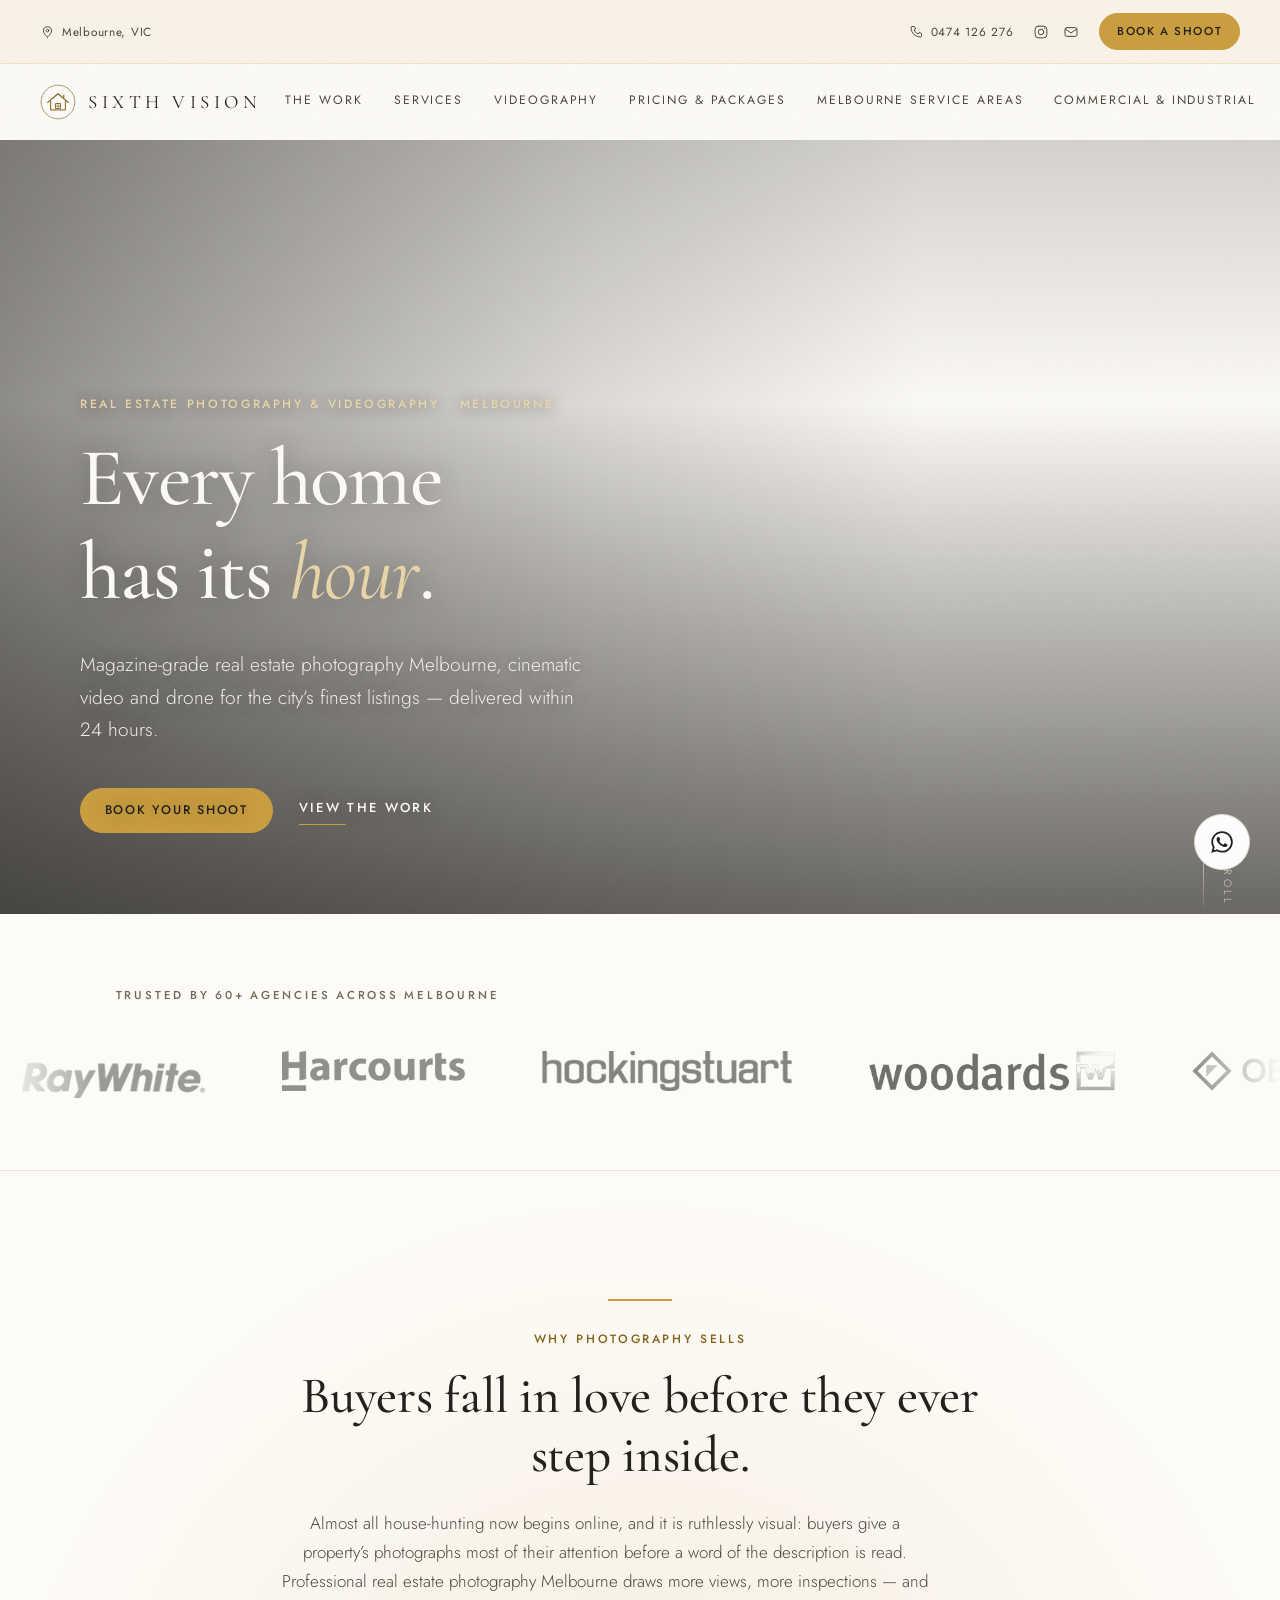
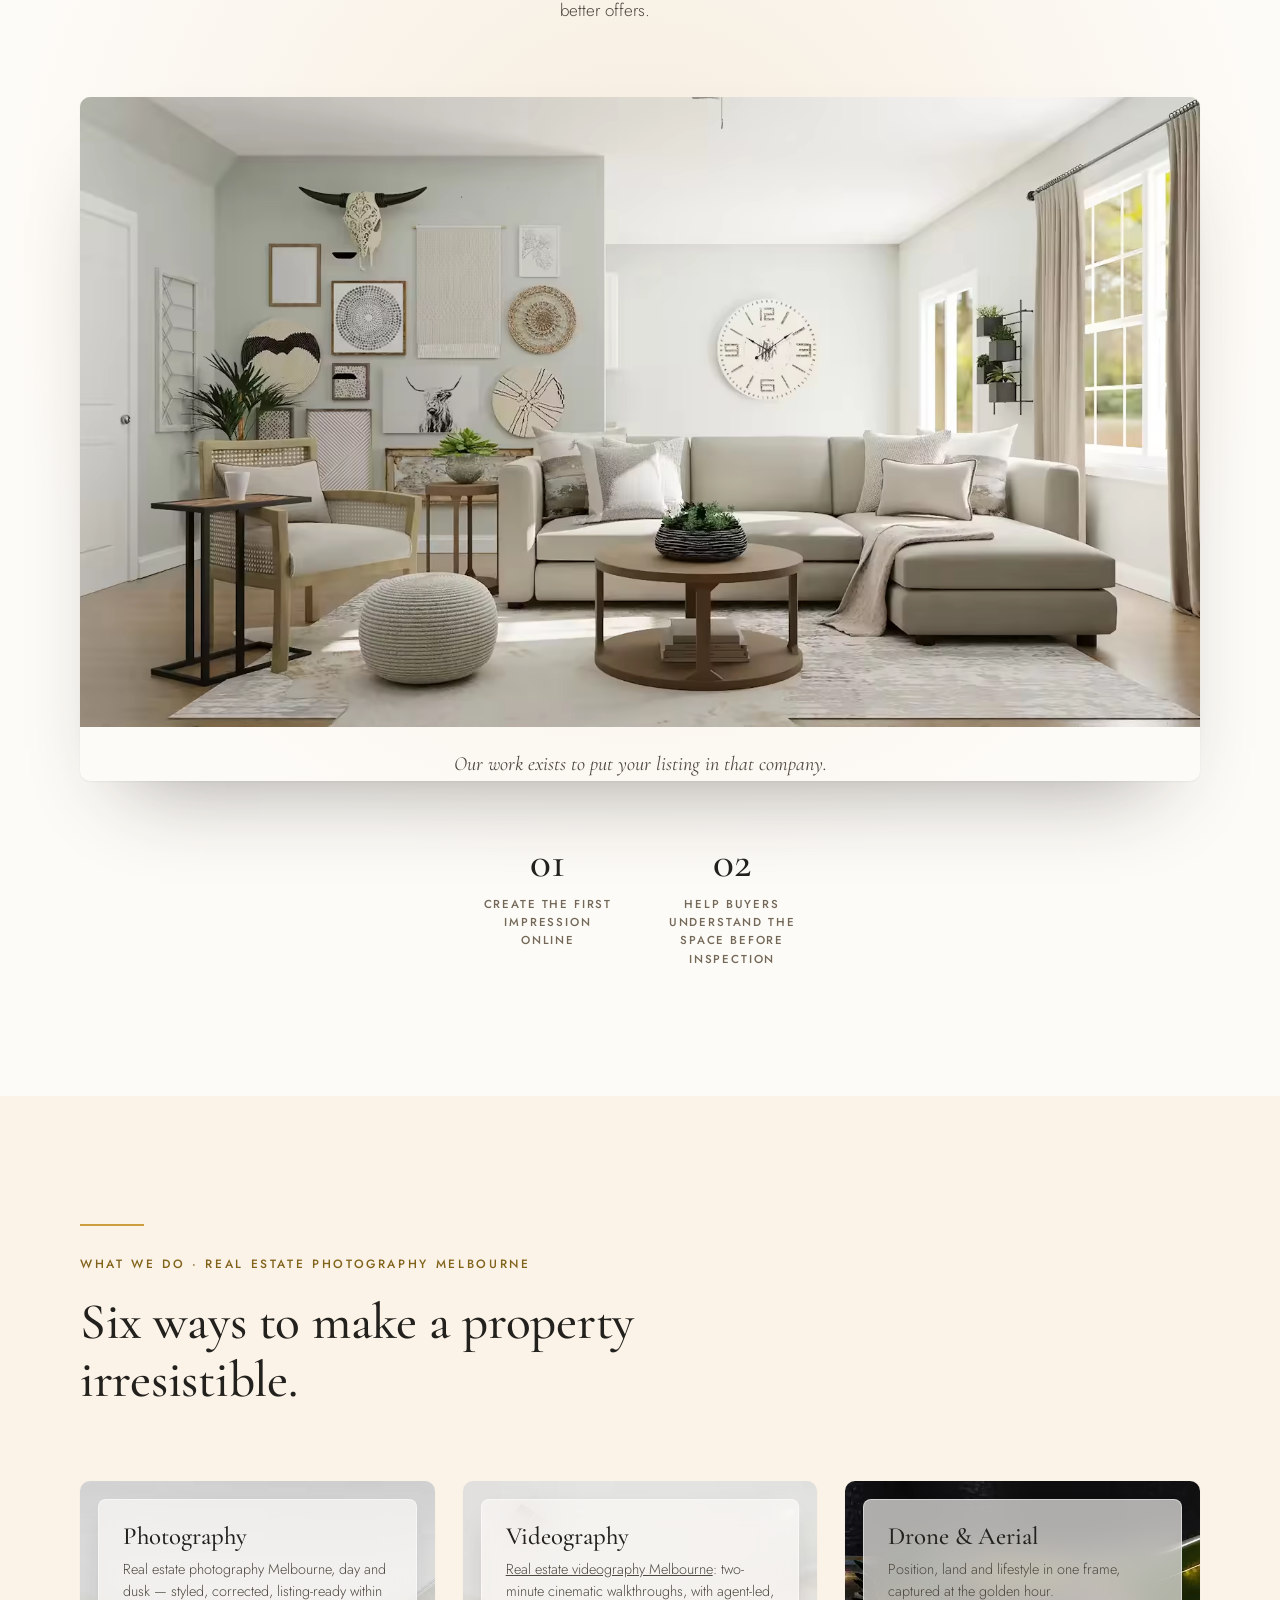
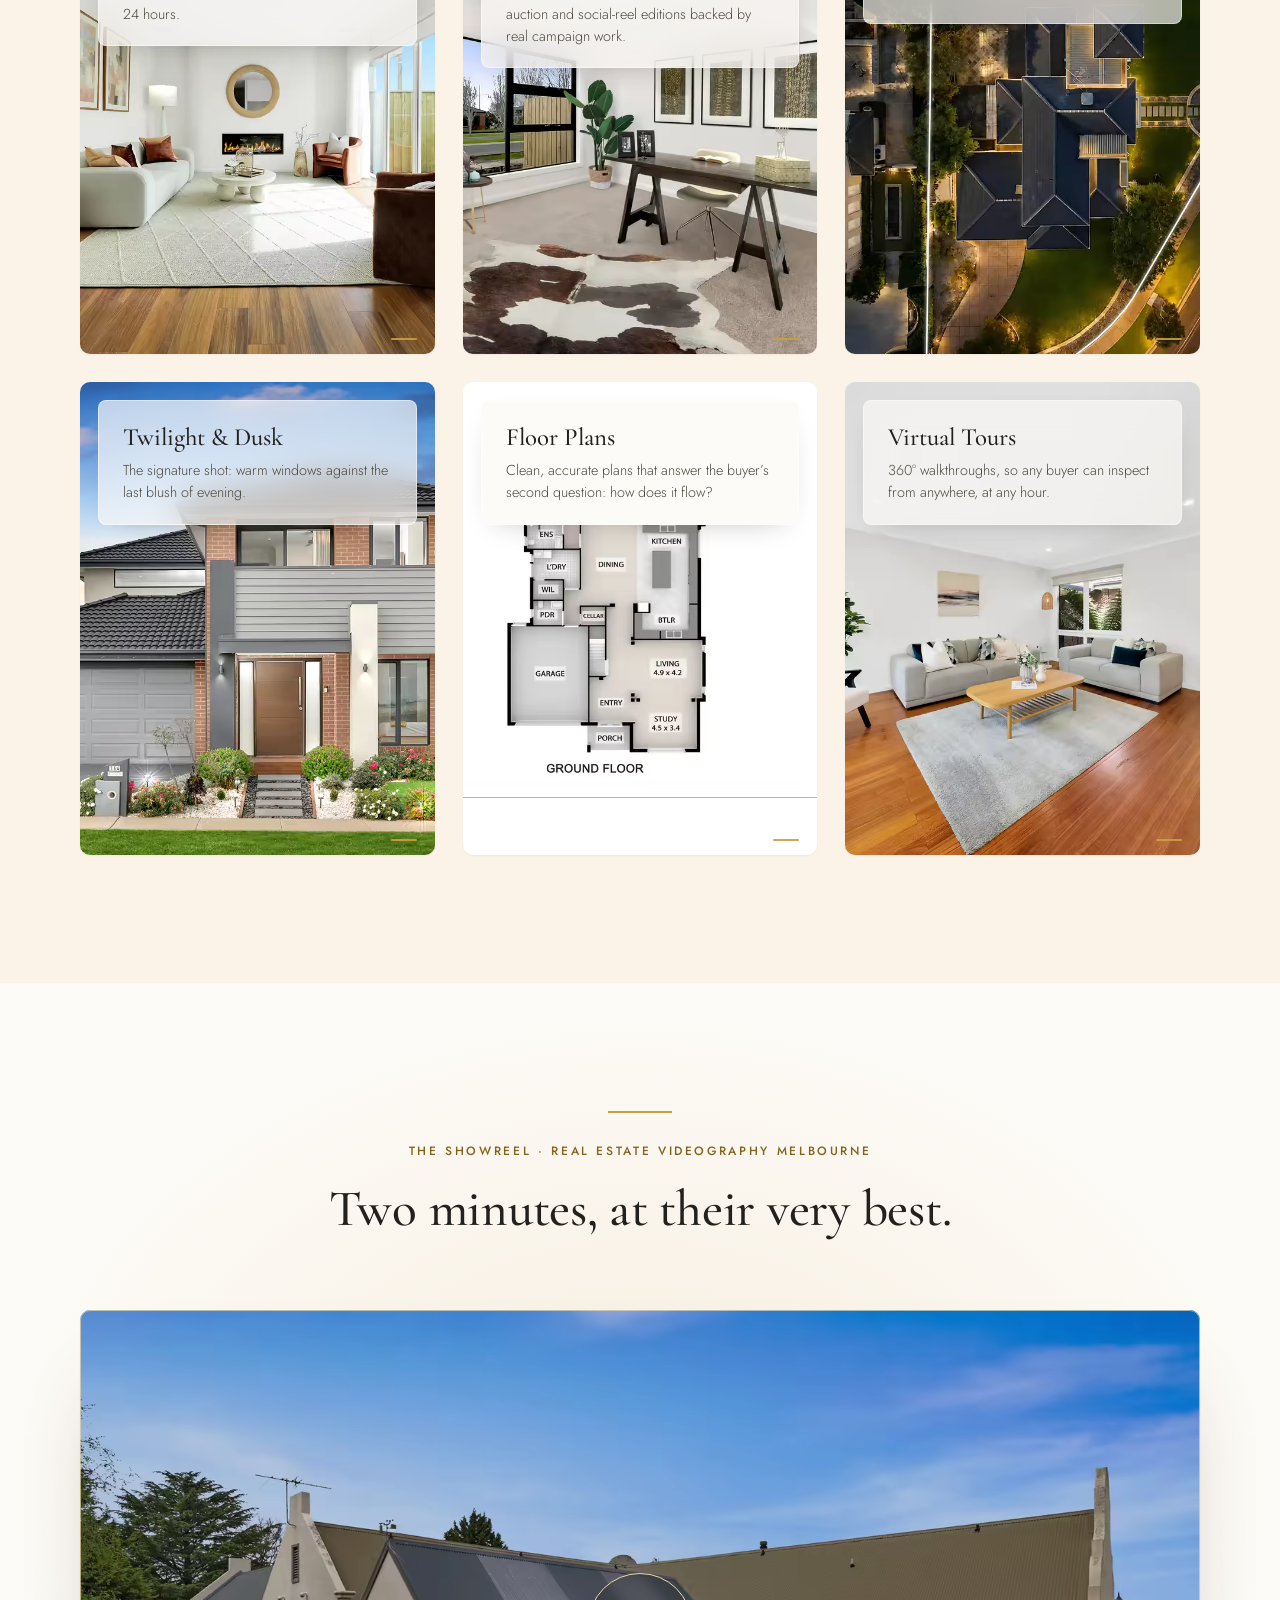
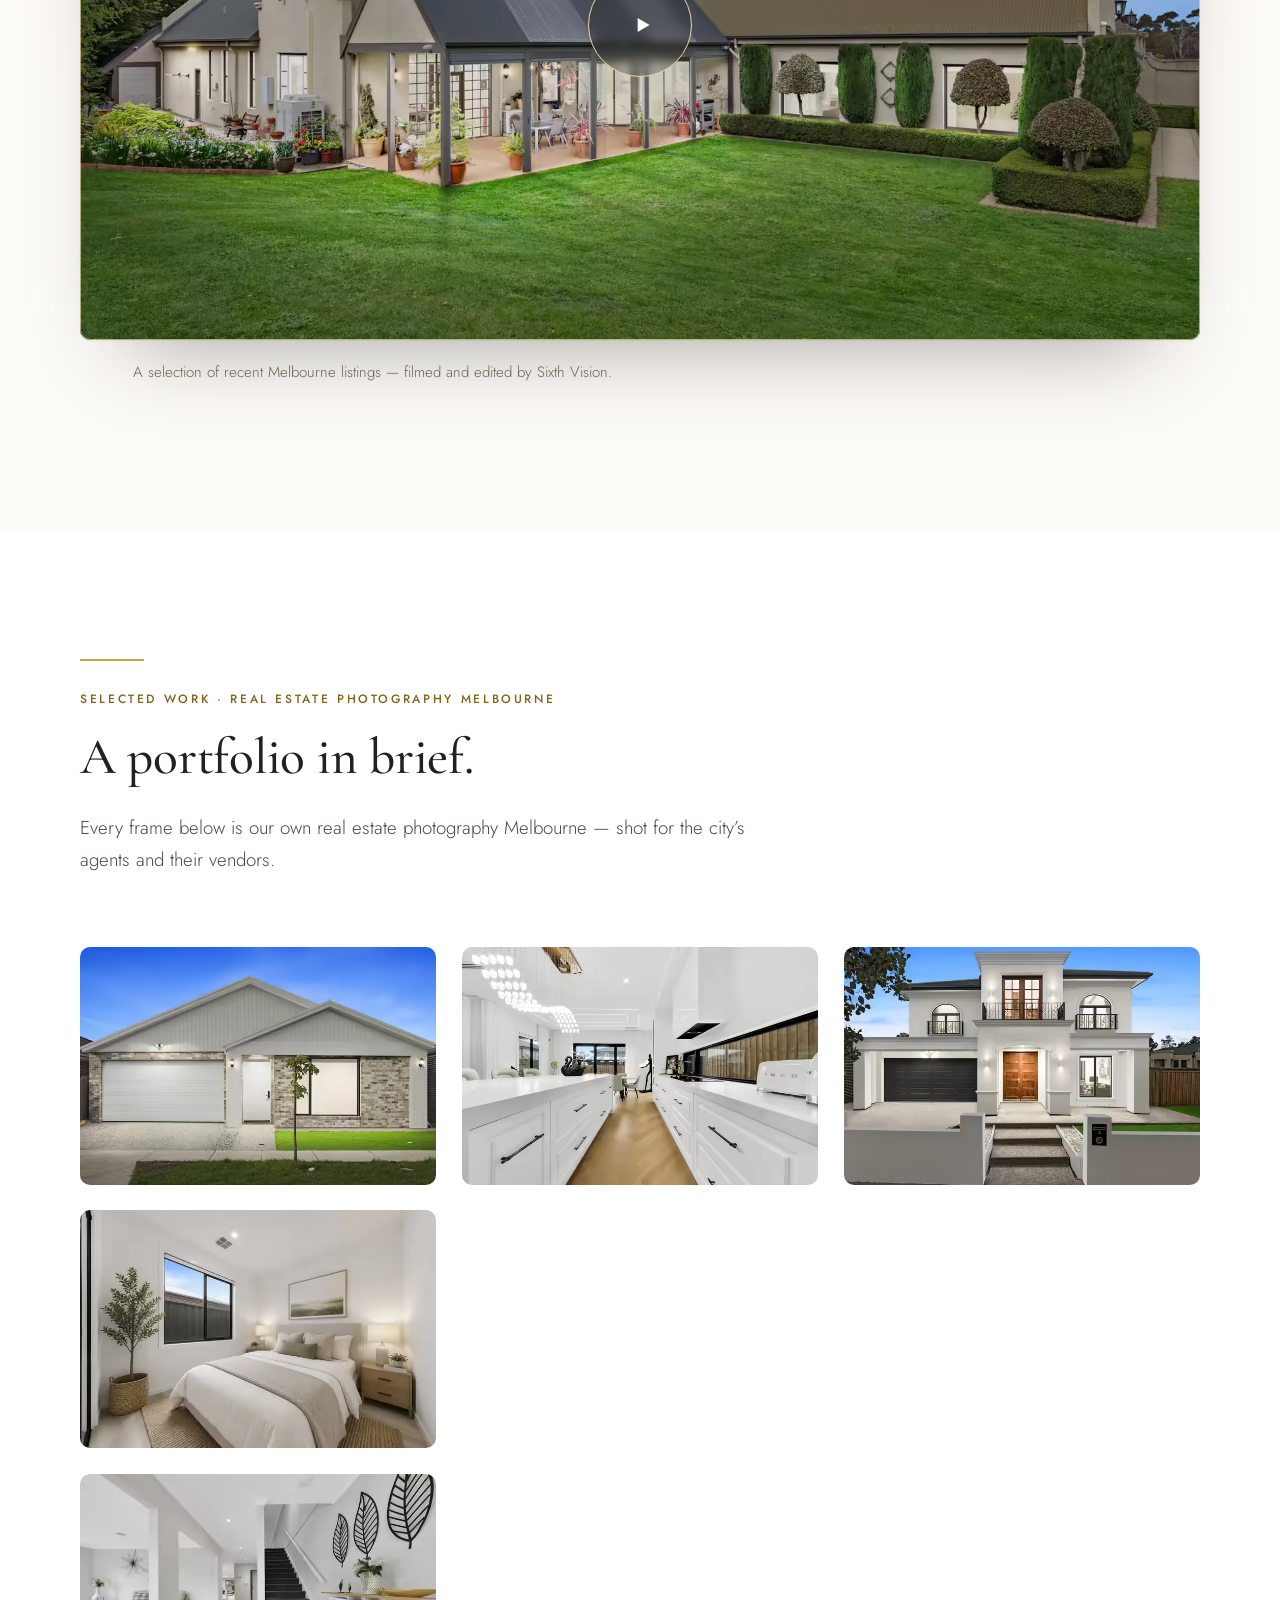
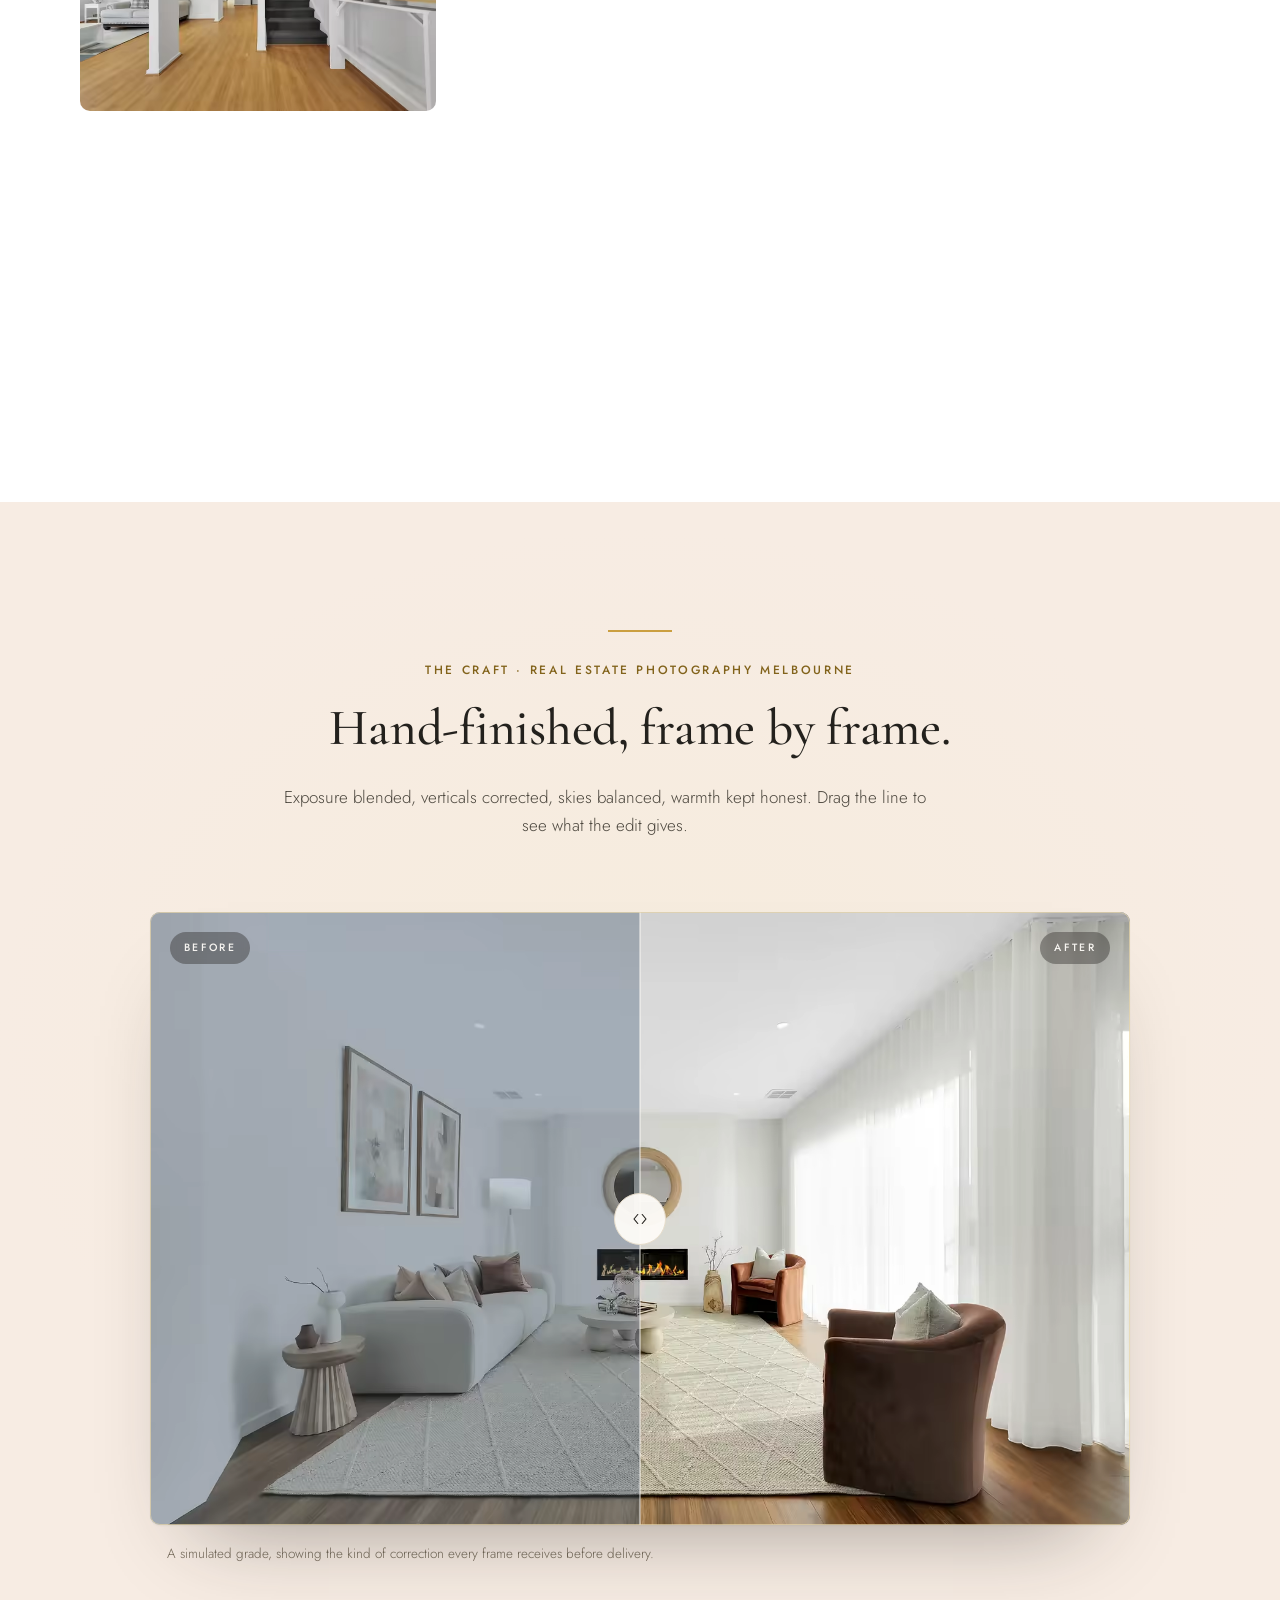
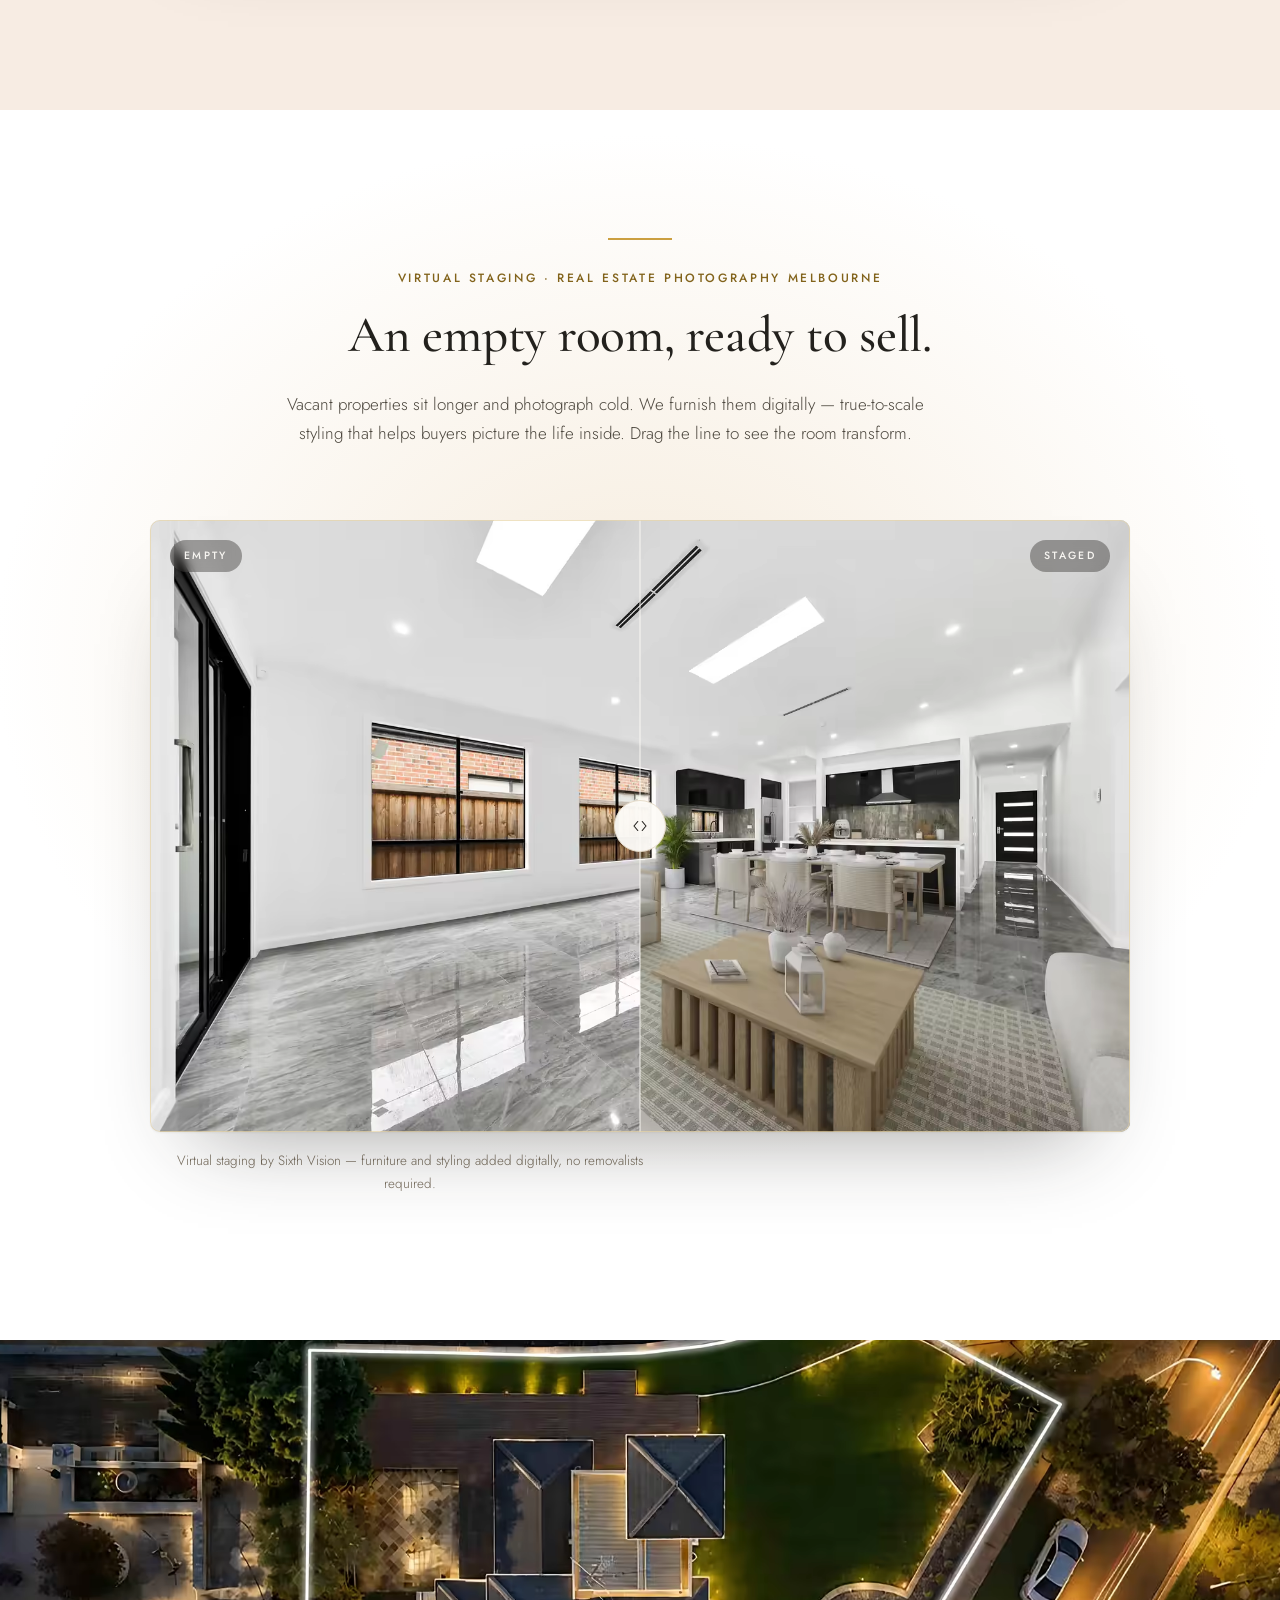
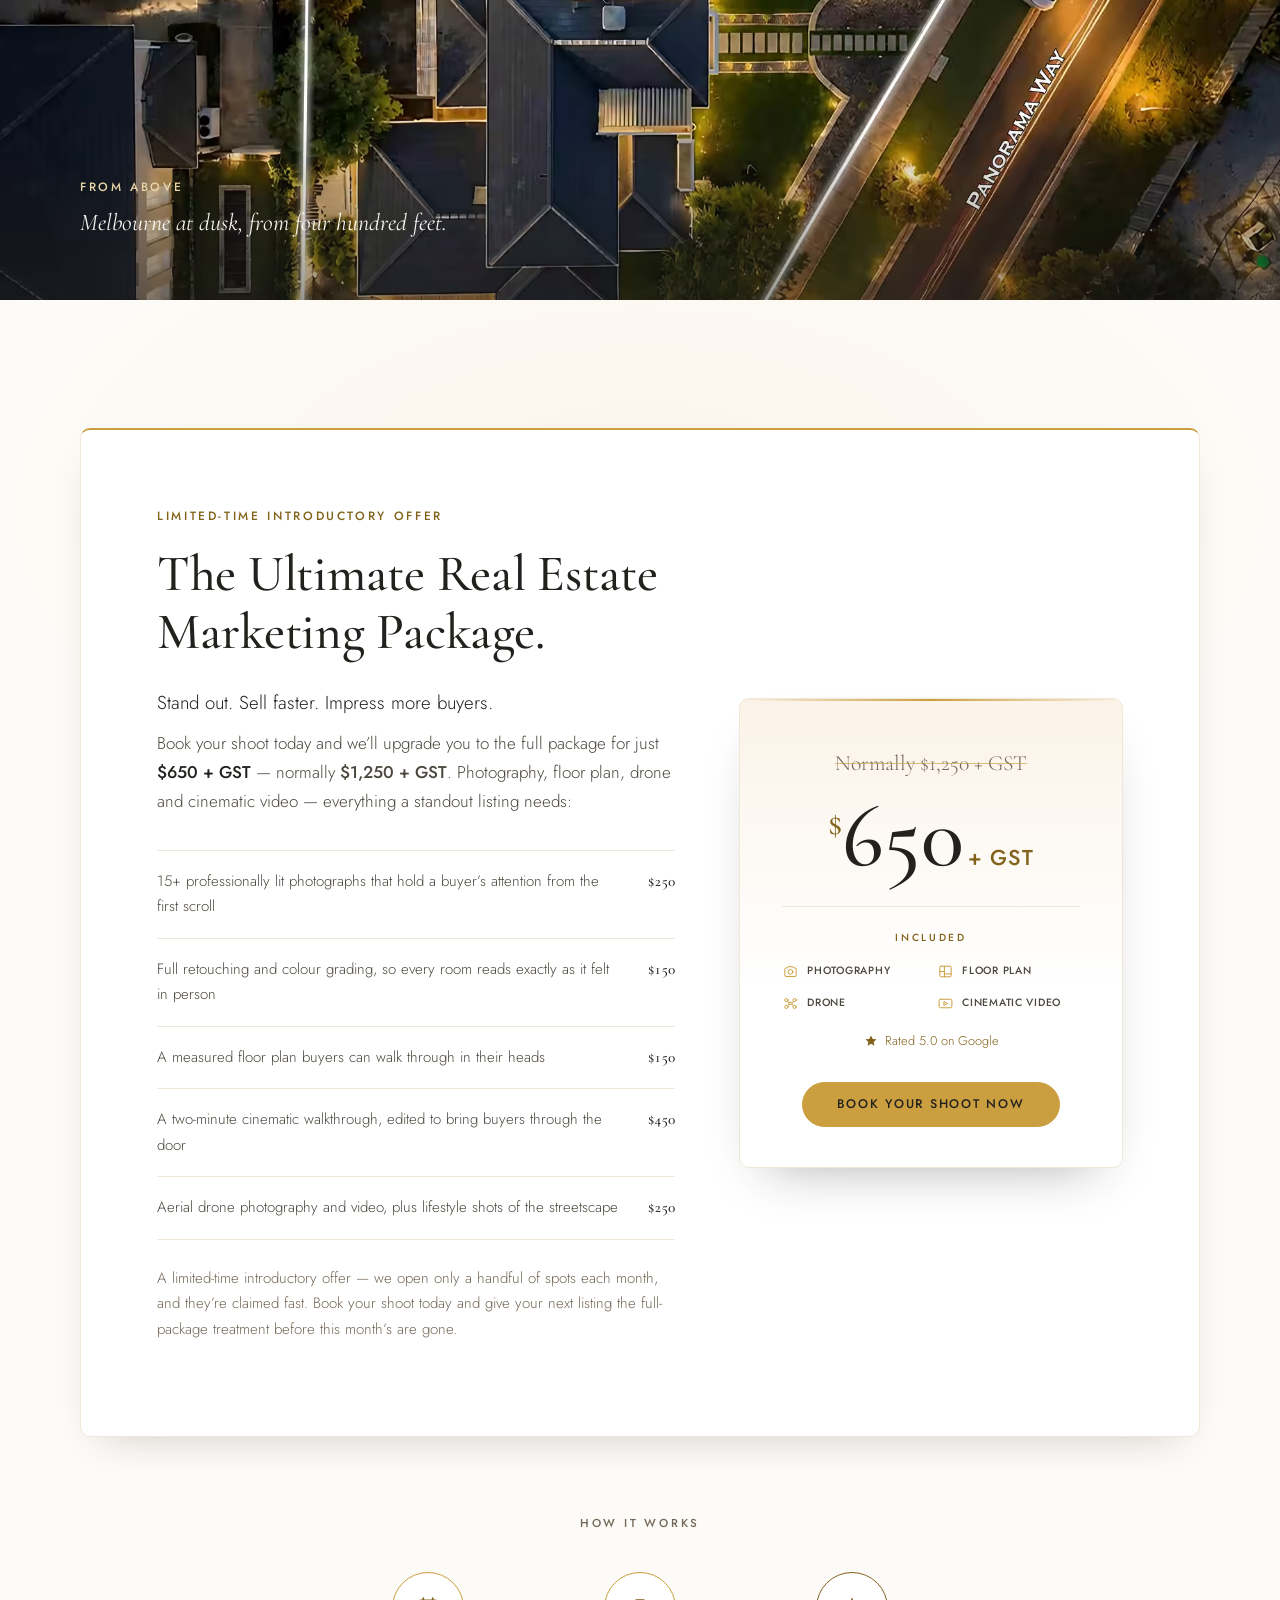
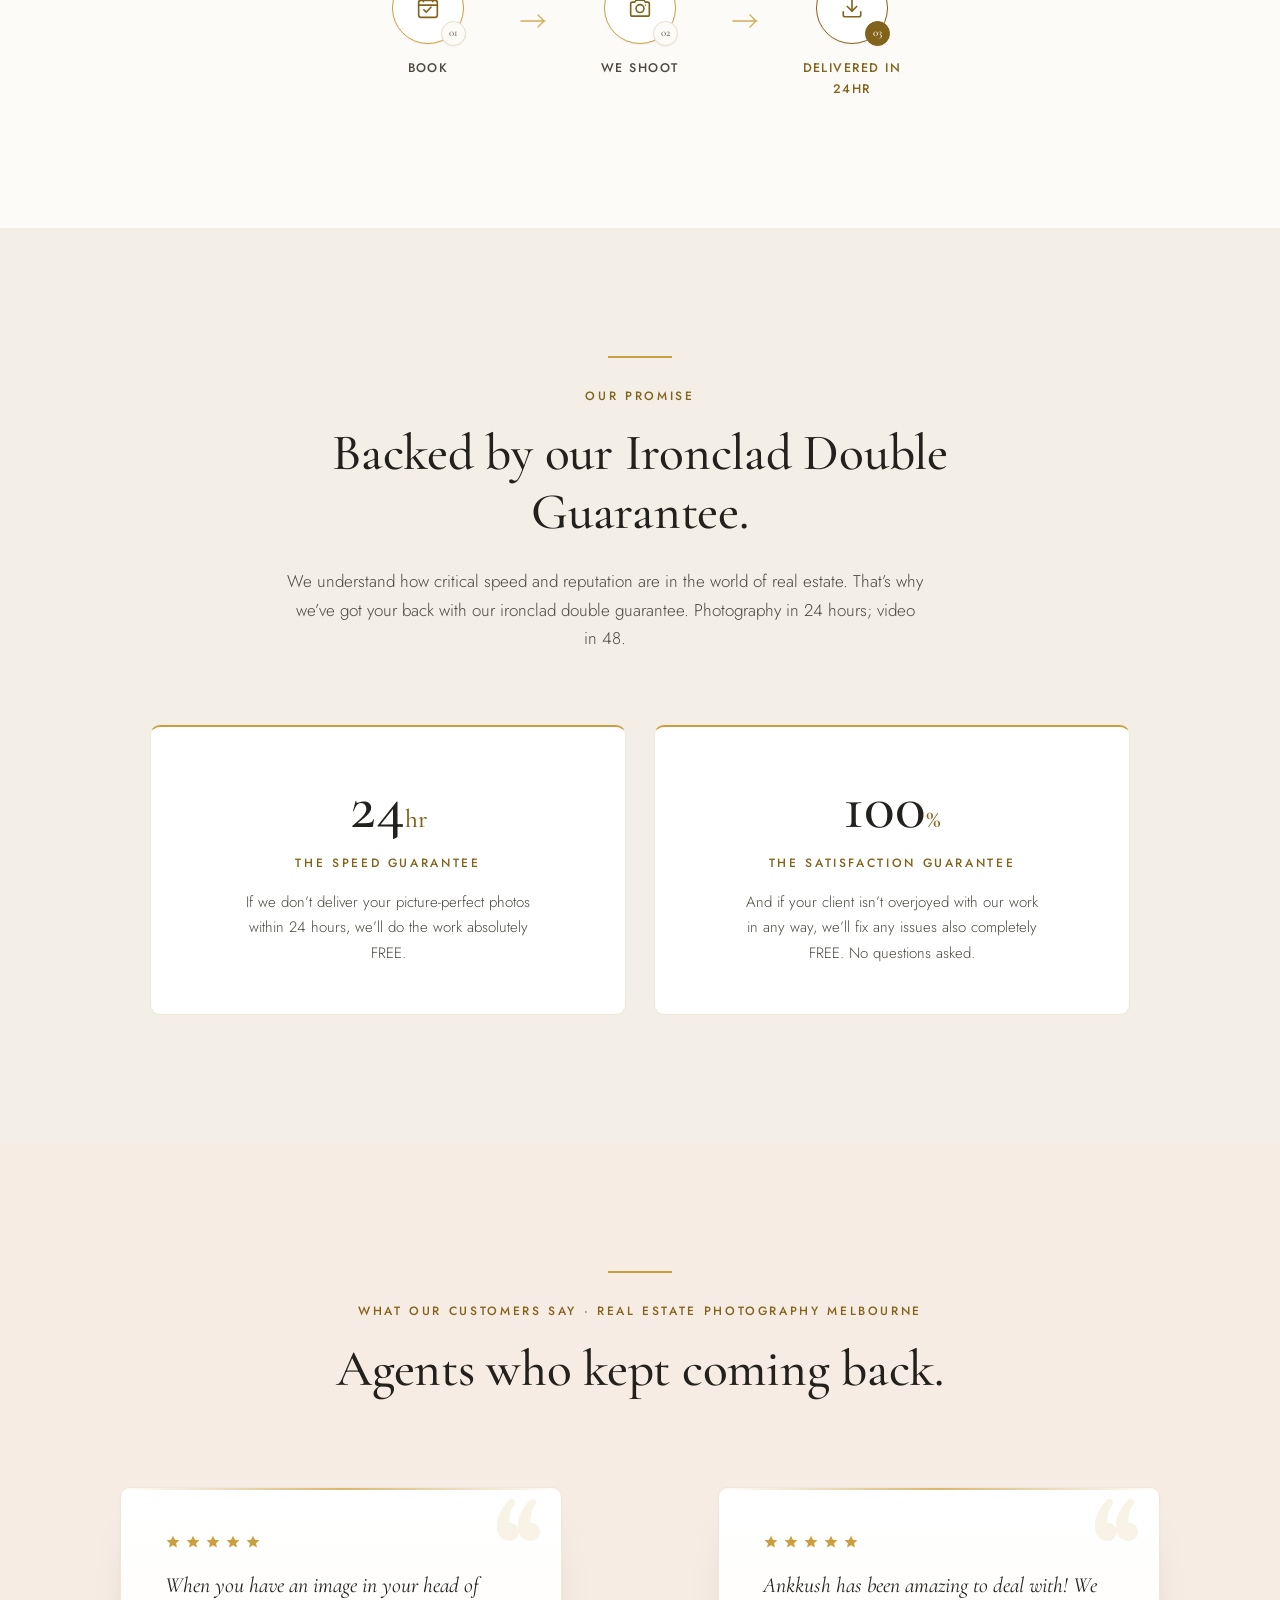
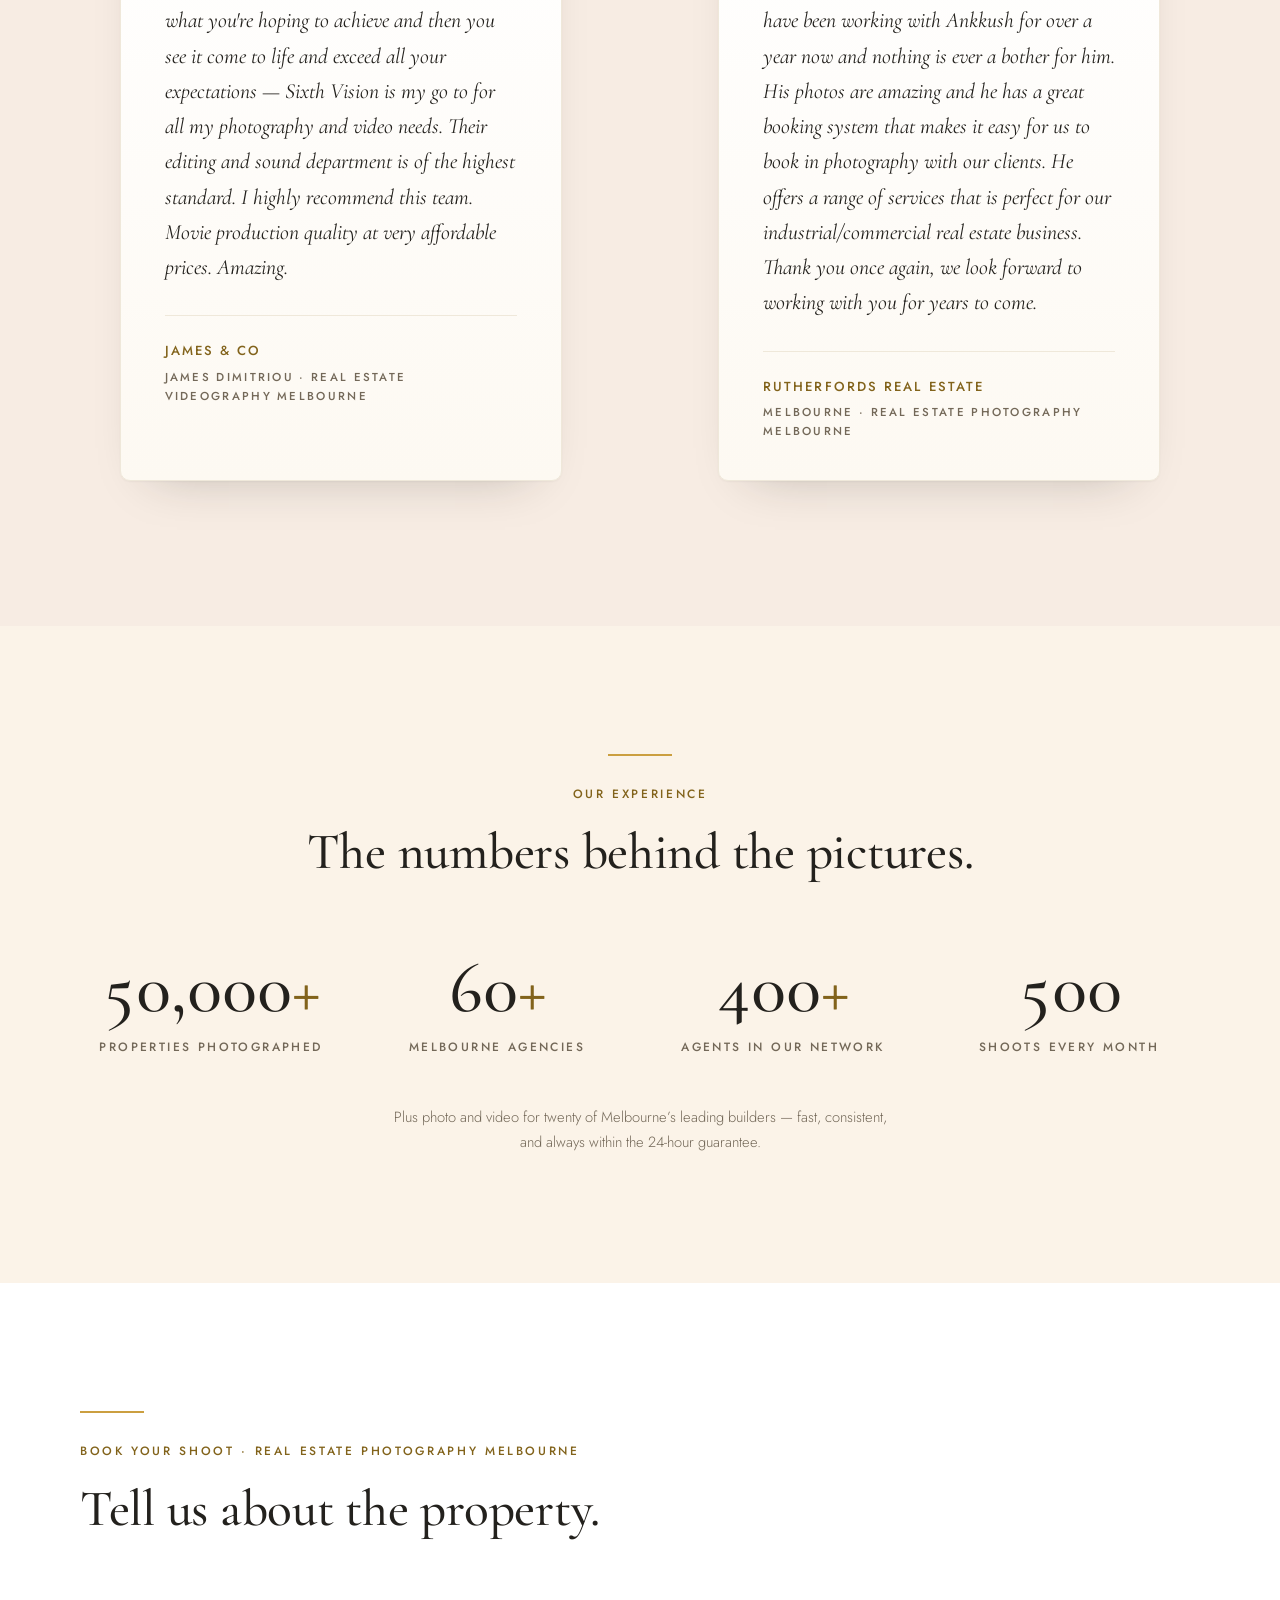
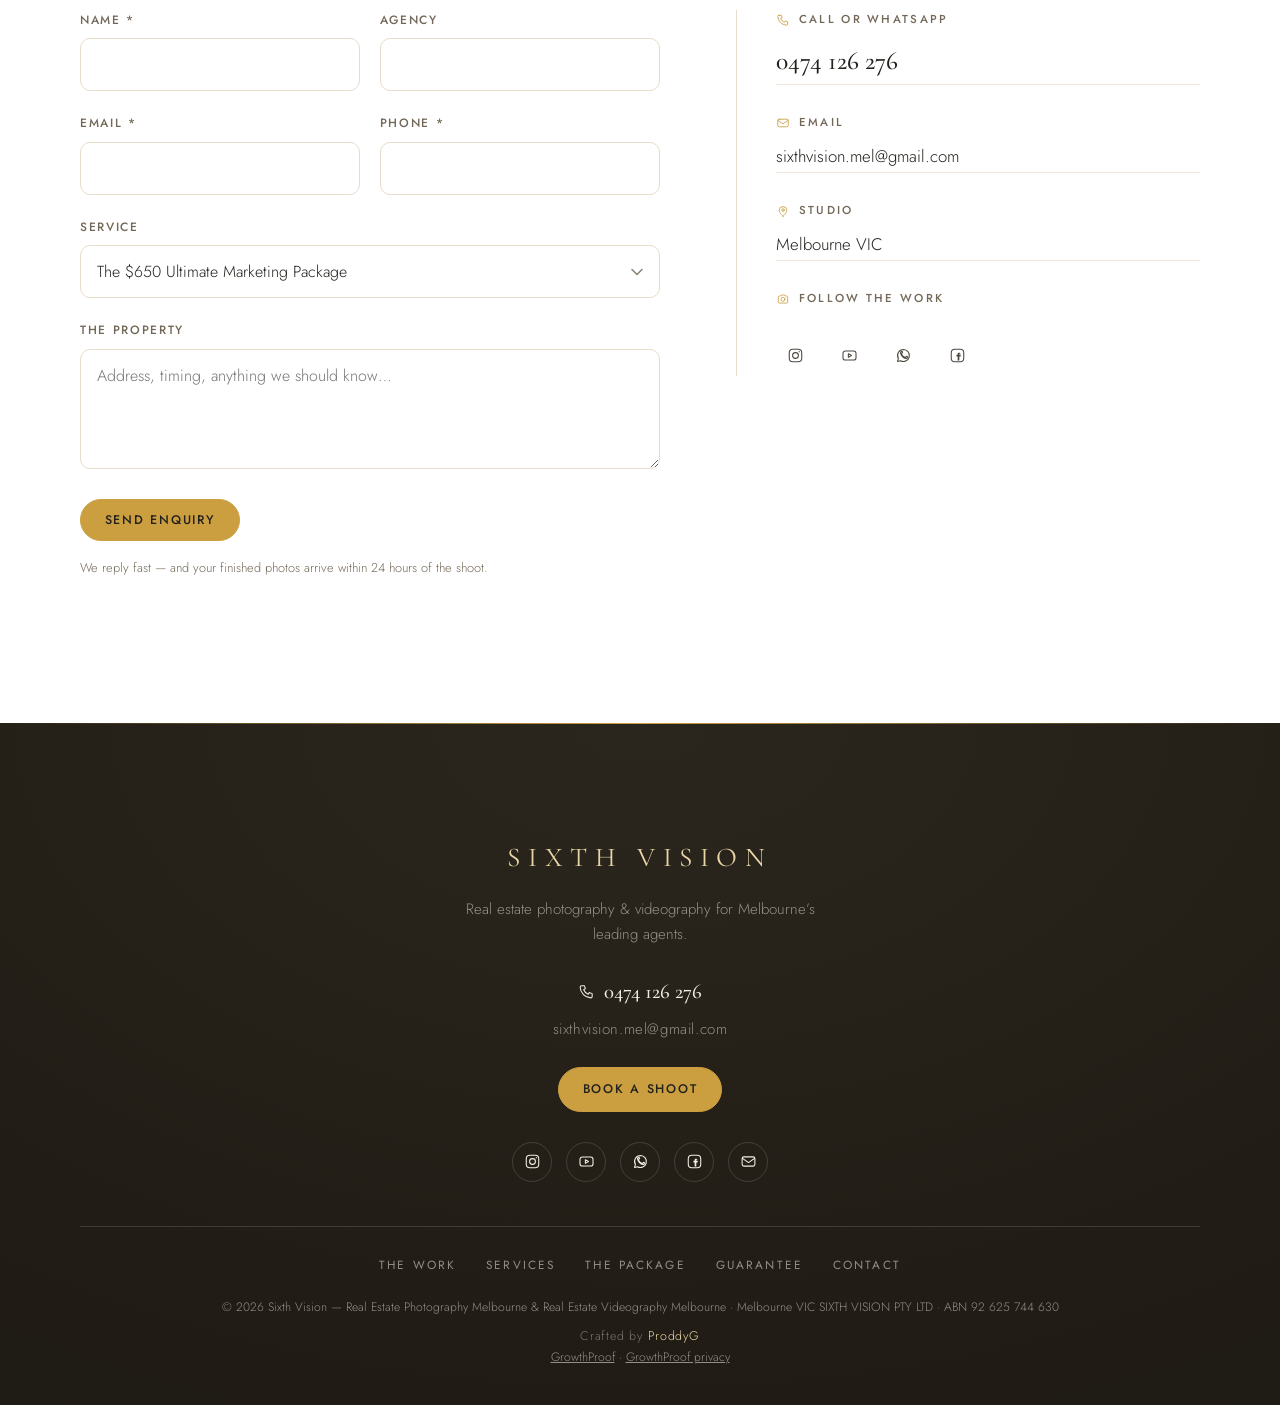
==== commit 8aa7703d: "SEO: strengthen contextual link to videography" ====
--- a/index.html
+++ b/index.html
@@ -331,7 +331,7 @@
                alt="Styled home-office with cowhide rug and gallery prints &mdash; real estate videography Melbourne by Sixth Vision"></picture>
           <div class="scard-panel">
             <h3>Videography</h3>
-            <p>Real estate videography Melbourne: two-minute cinematic walkthroughs, with agent-led and auction editions.</p>
+            <p><a href="/real-estate-videography-melbourne/">Real estate videography Melbourne</a>: two-minute cinematic walkthroughs, with agent-led, auction and social-reel editions backed by real campaign work.</p>
           </div>
           <span class="scard-mark" aria-hidden="true"></span>
         </article>
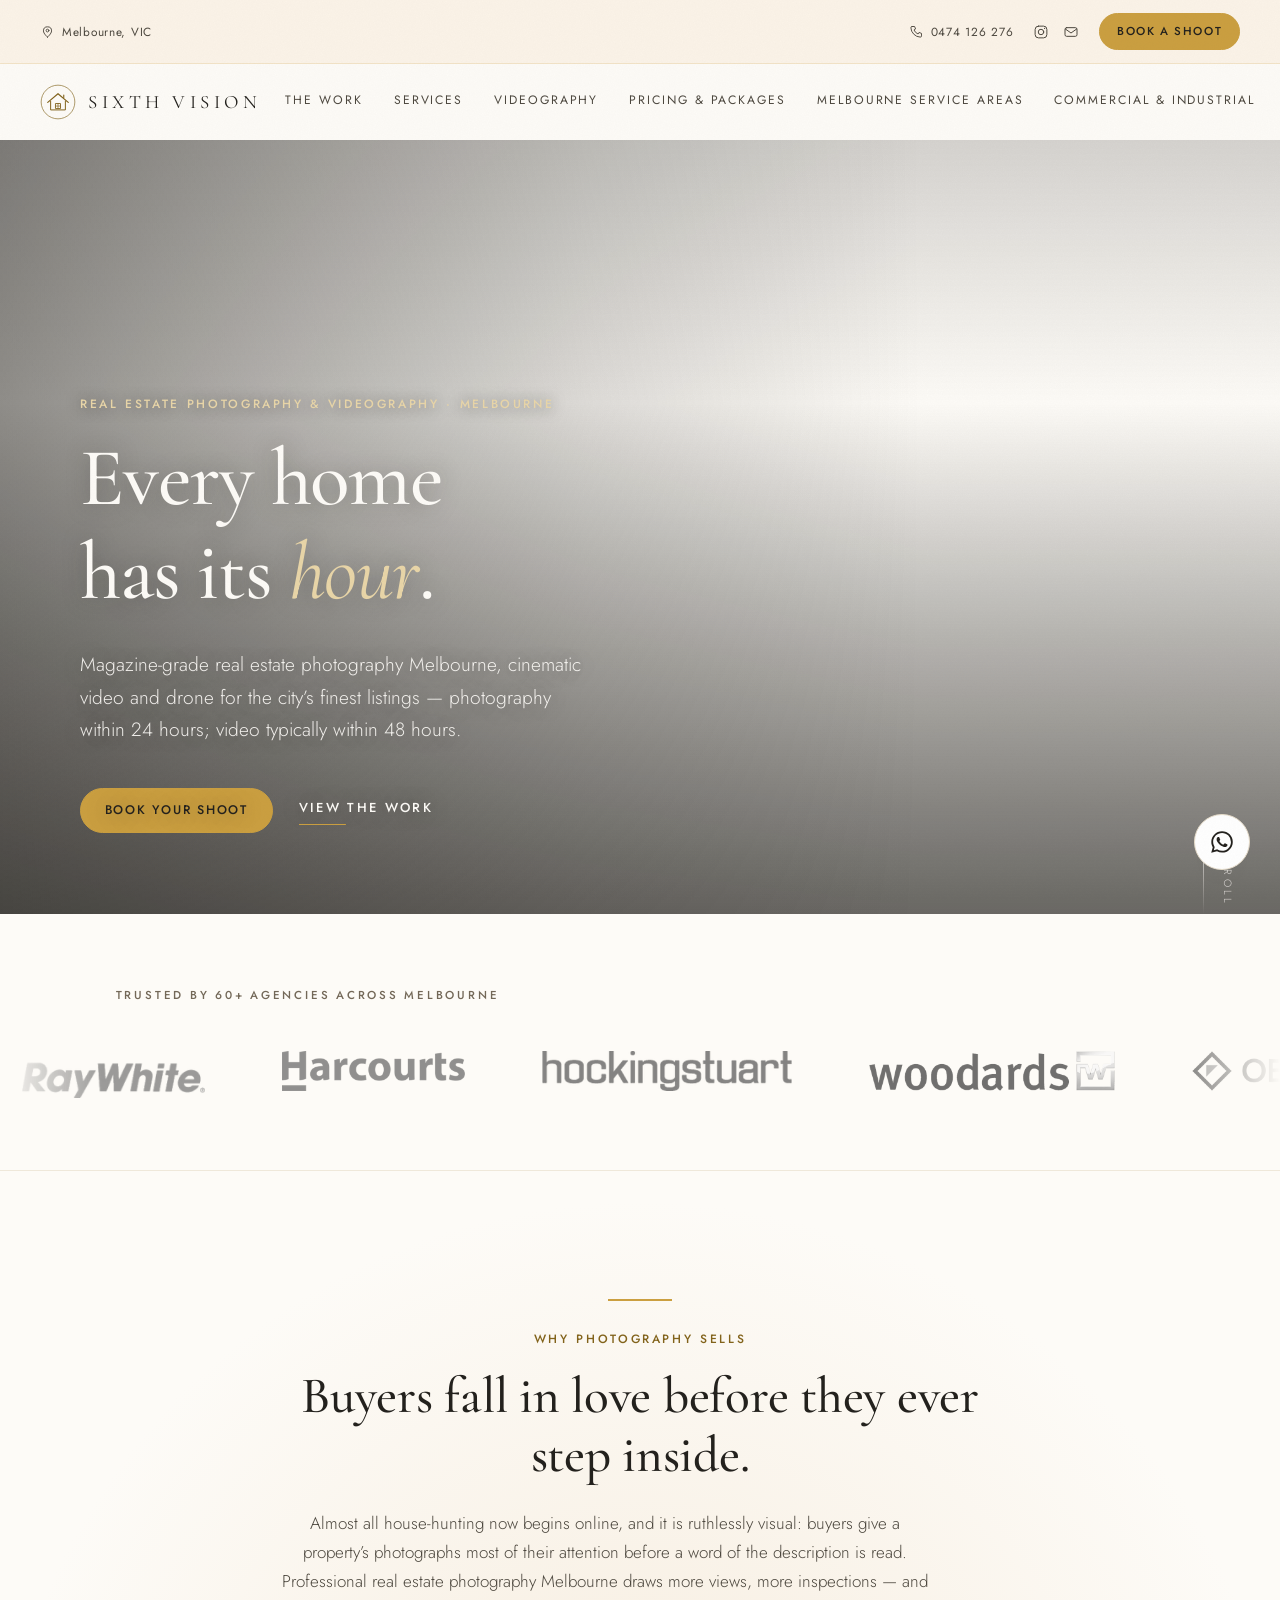
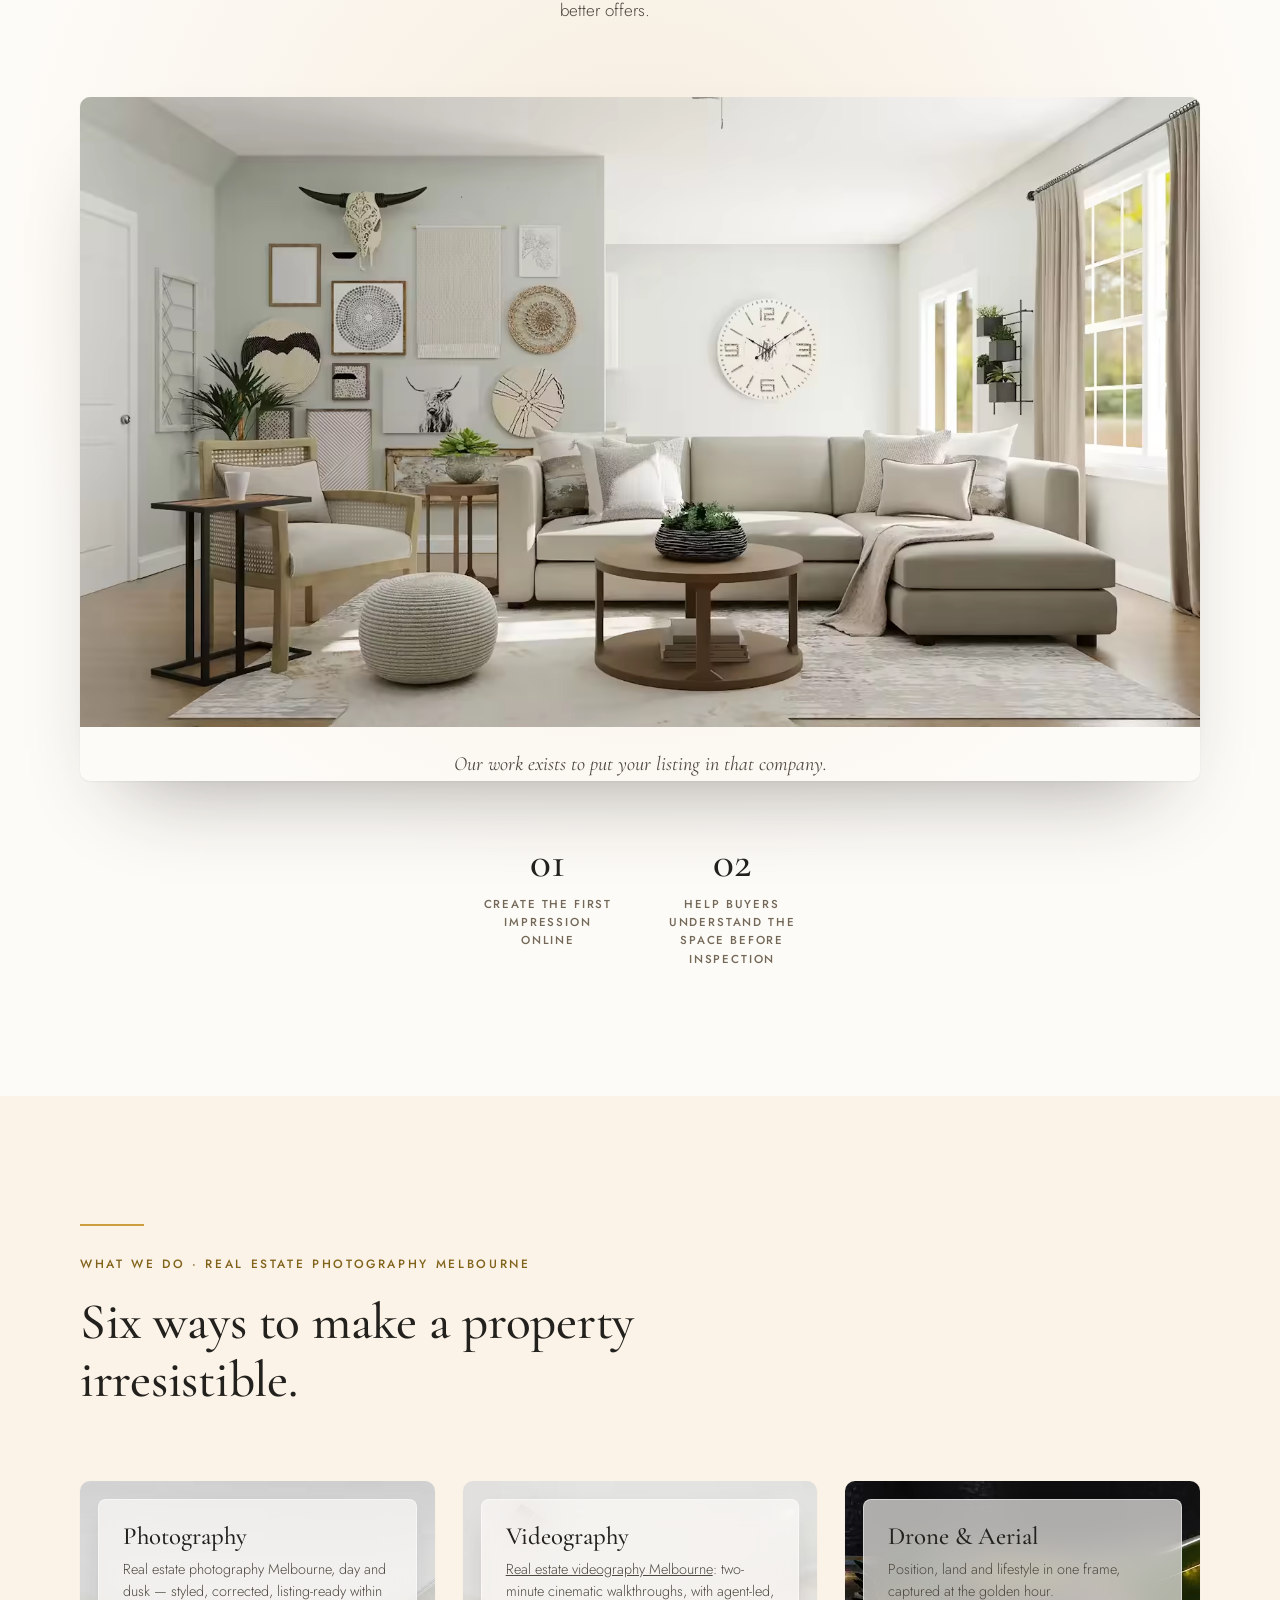
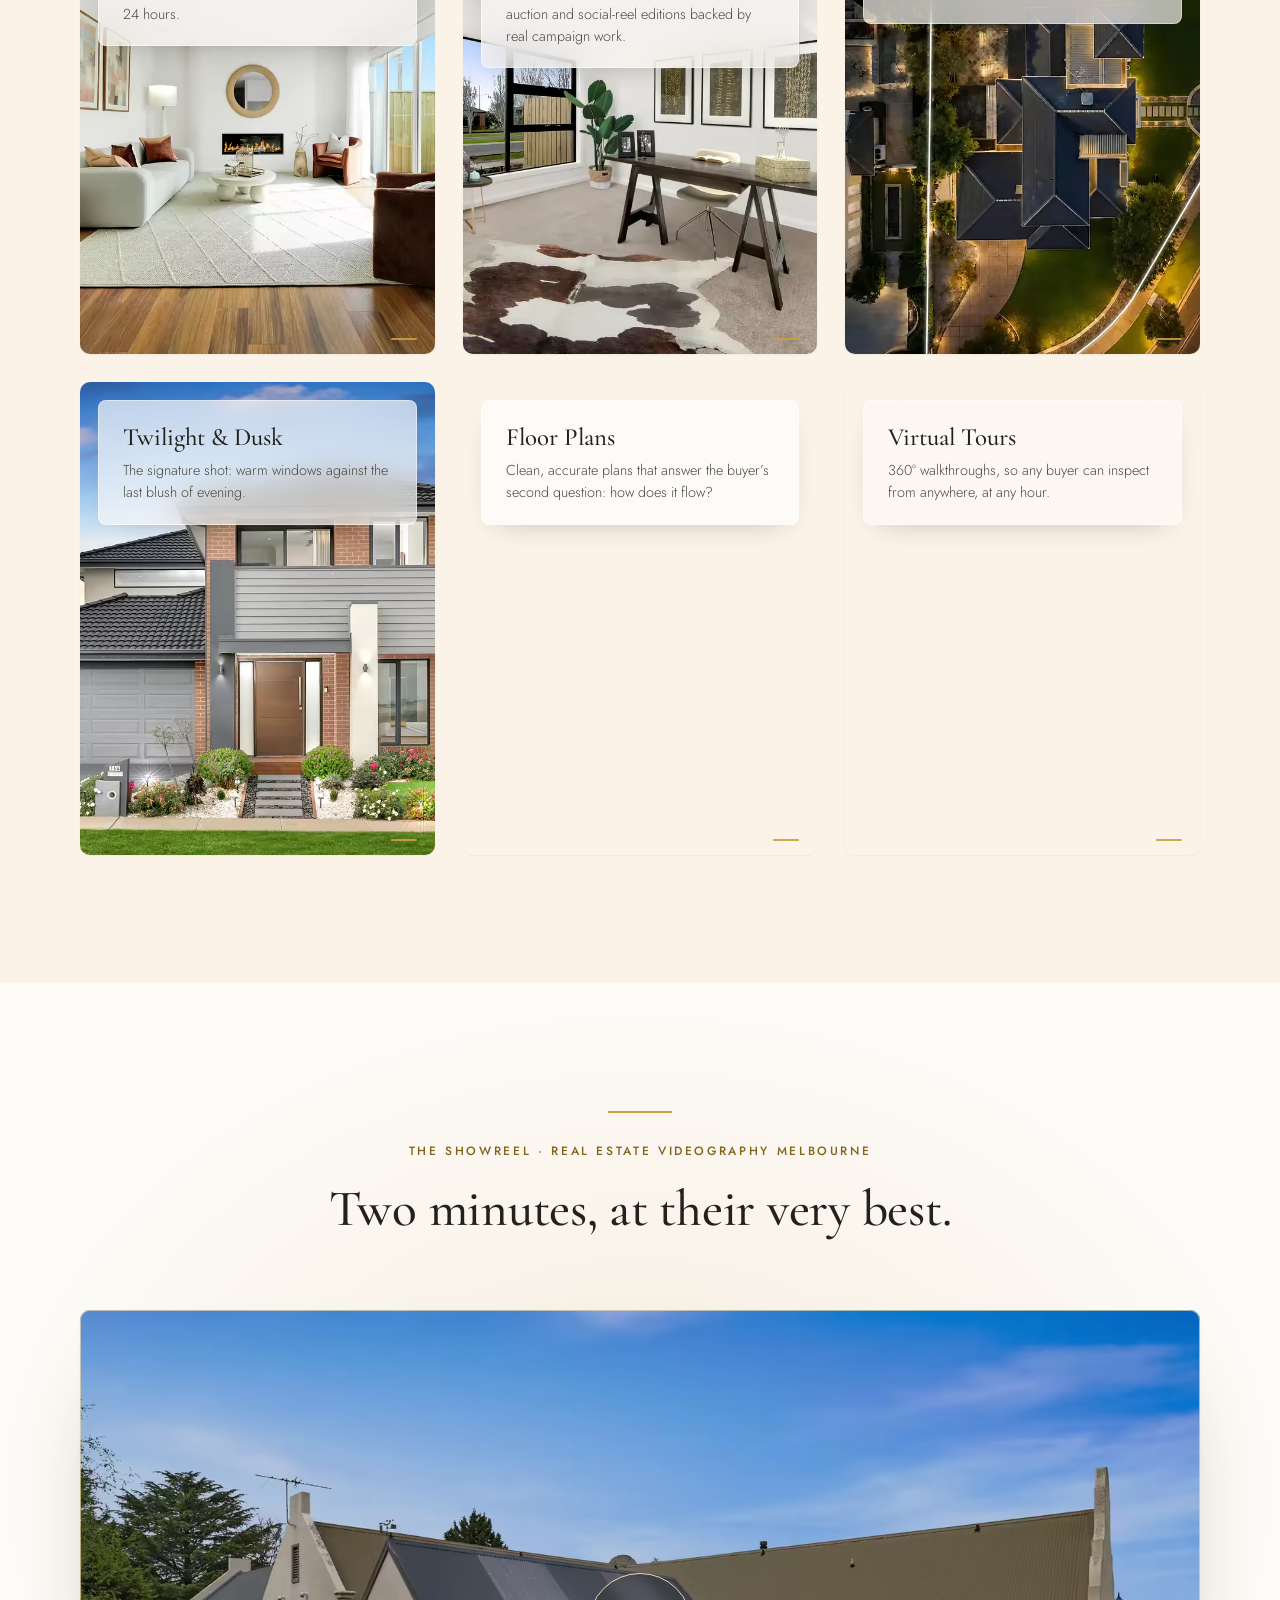
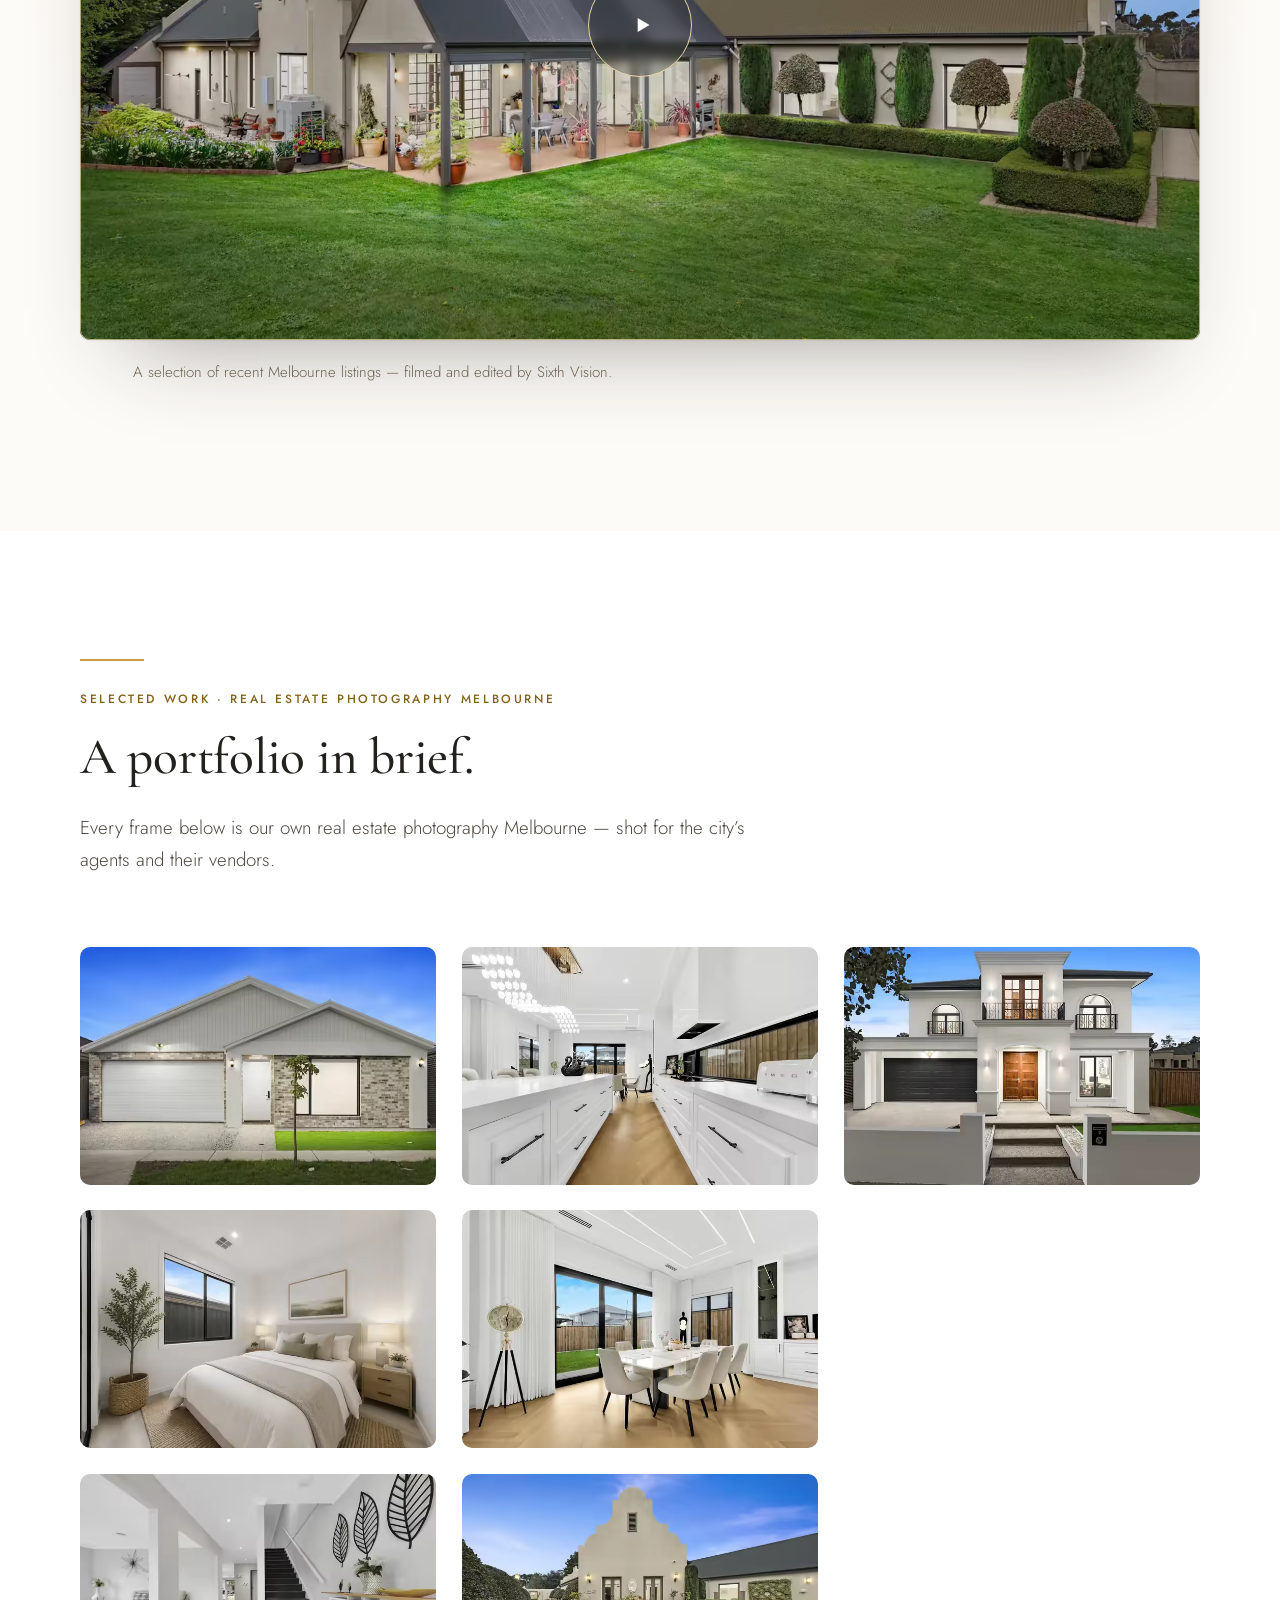
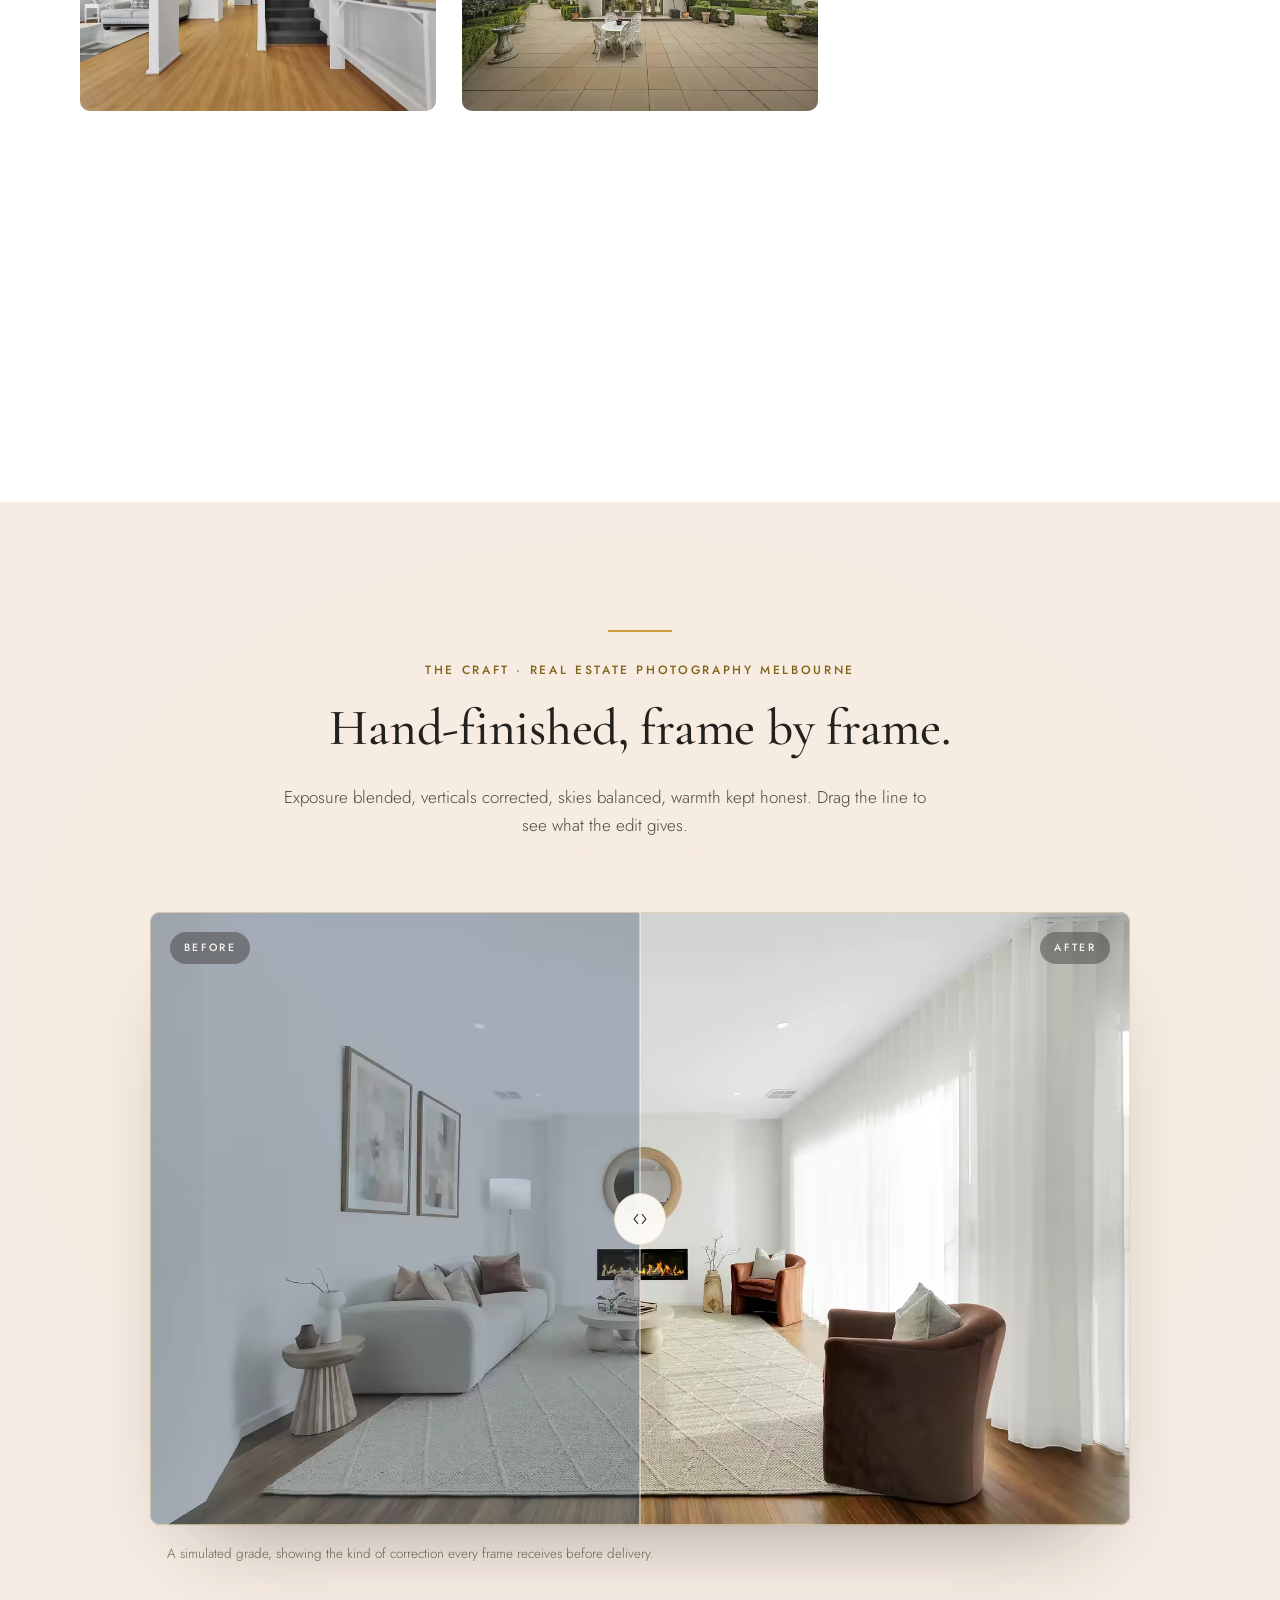
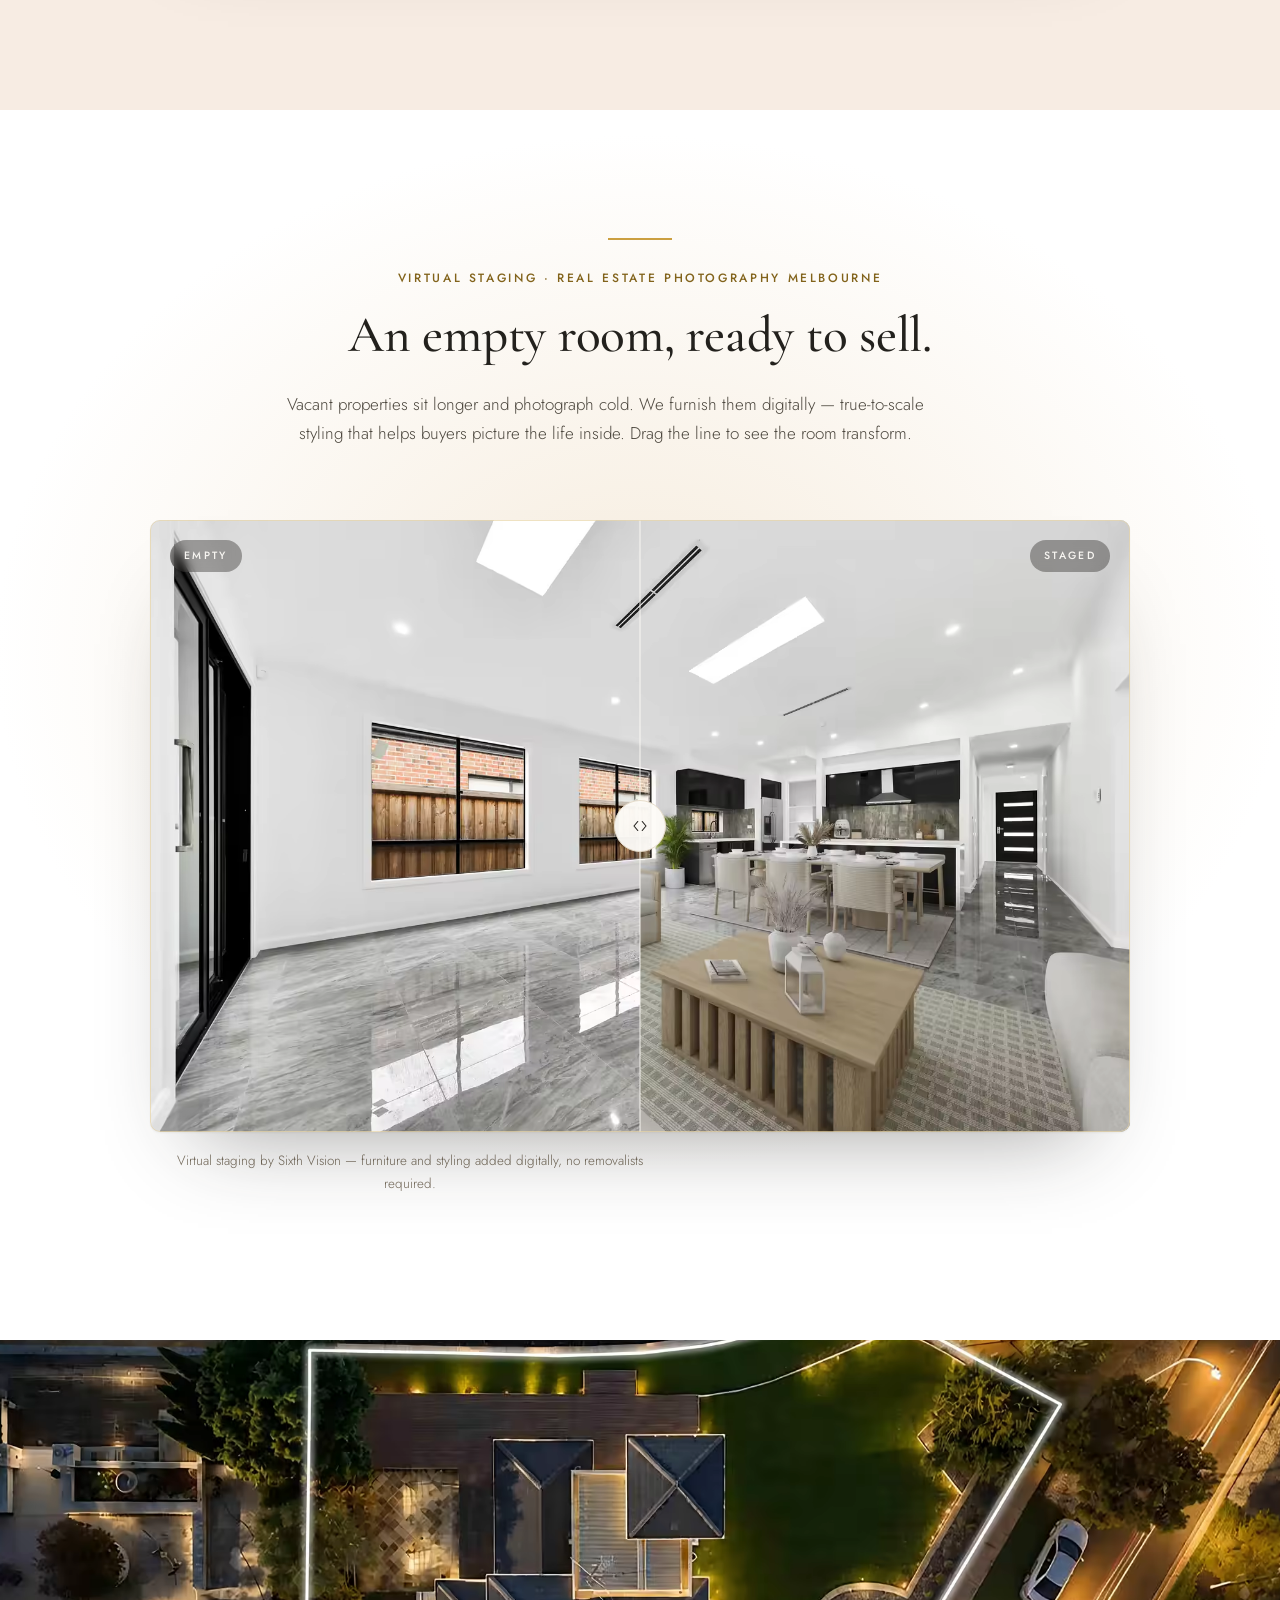
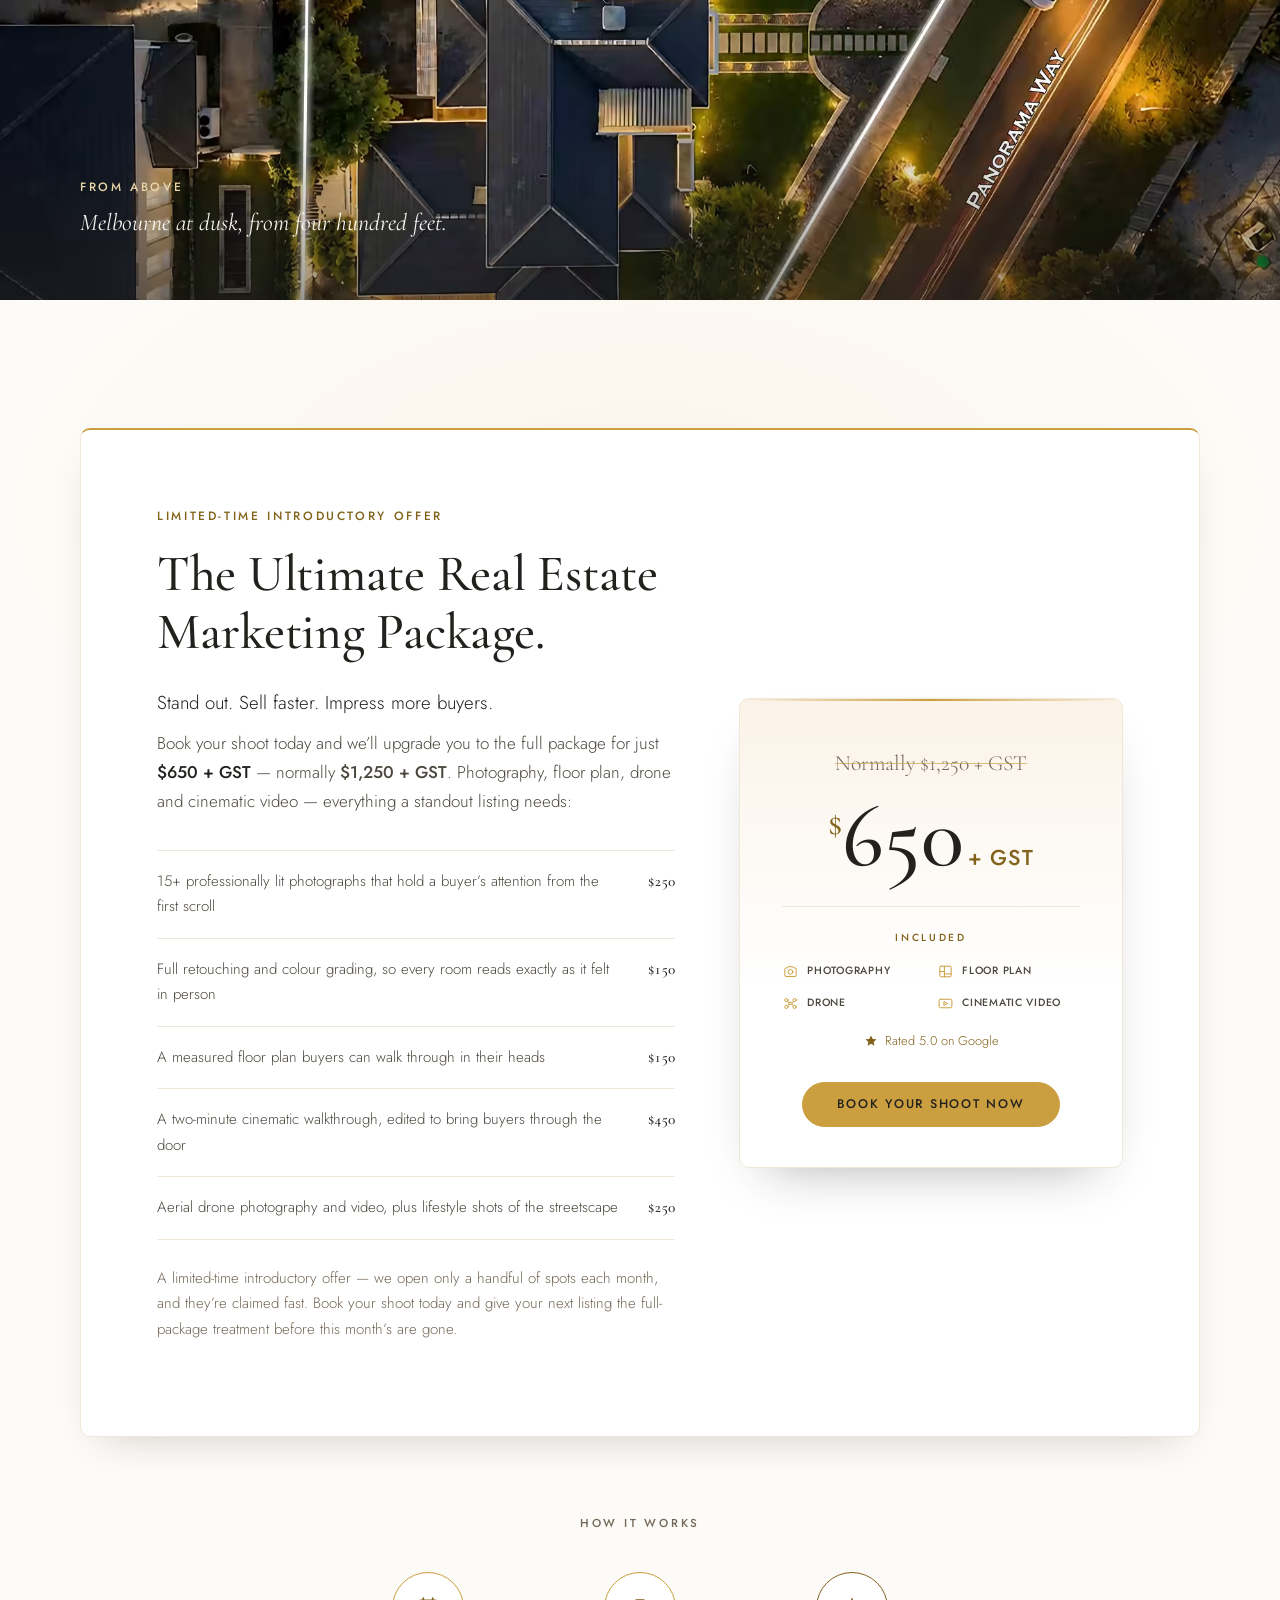
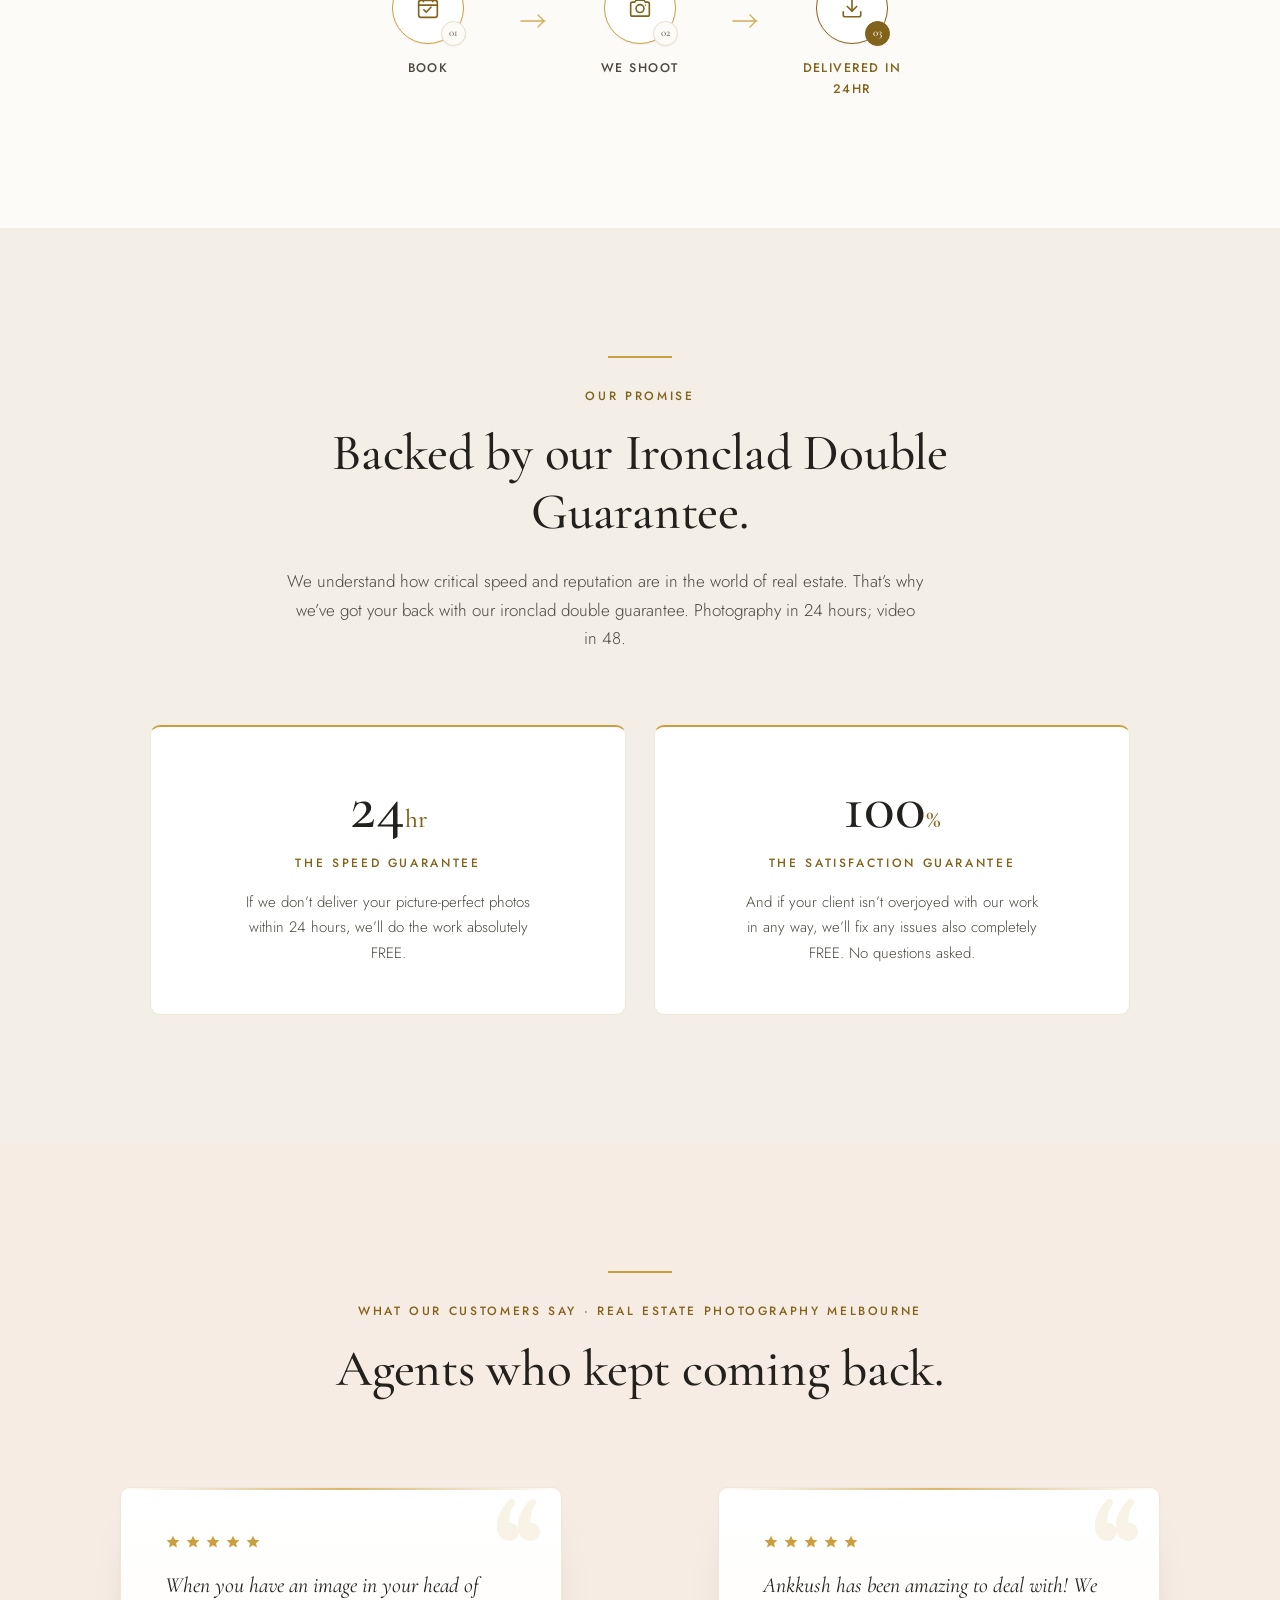
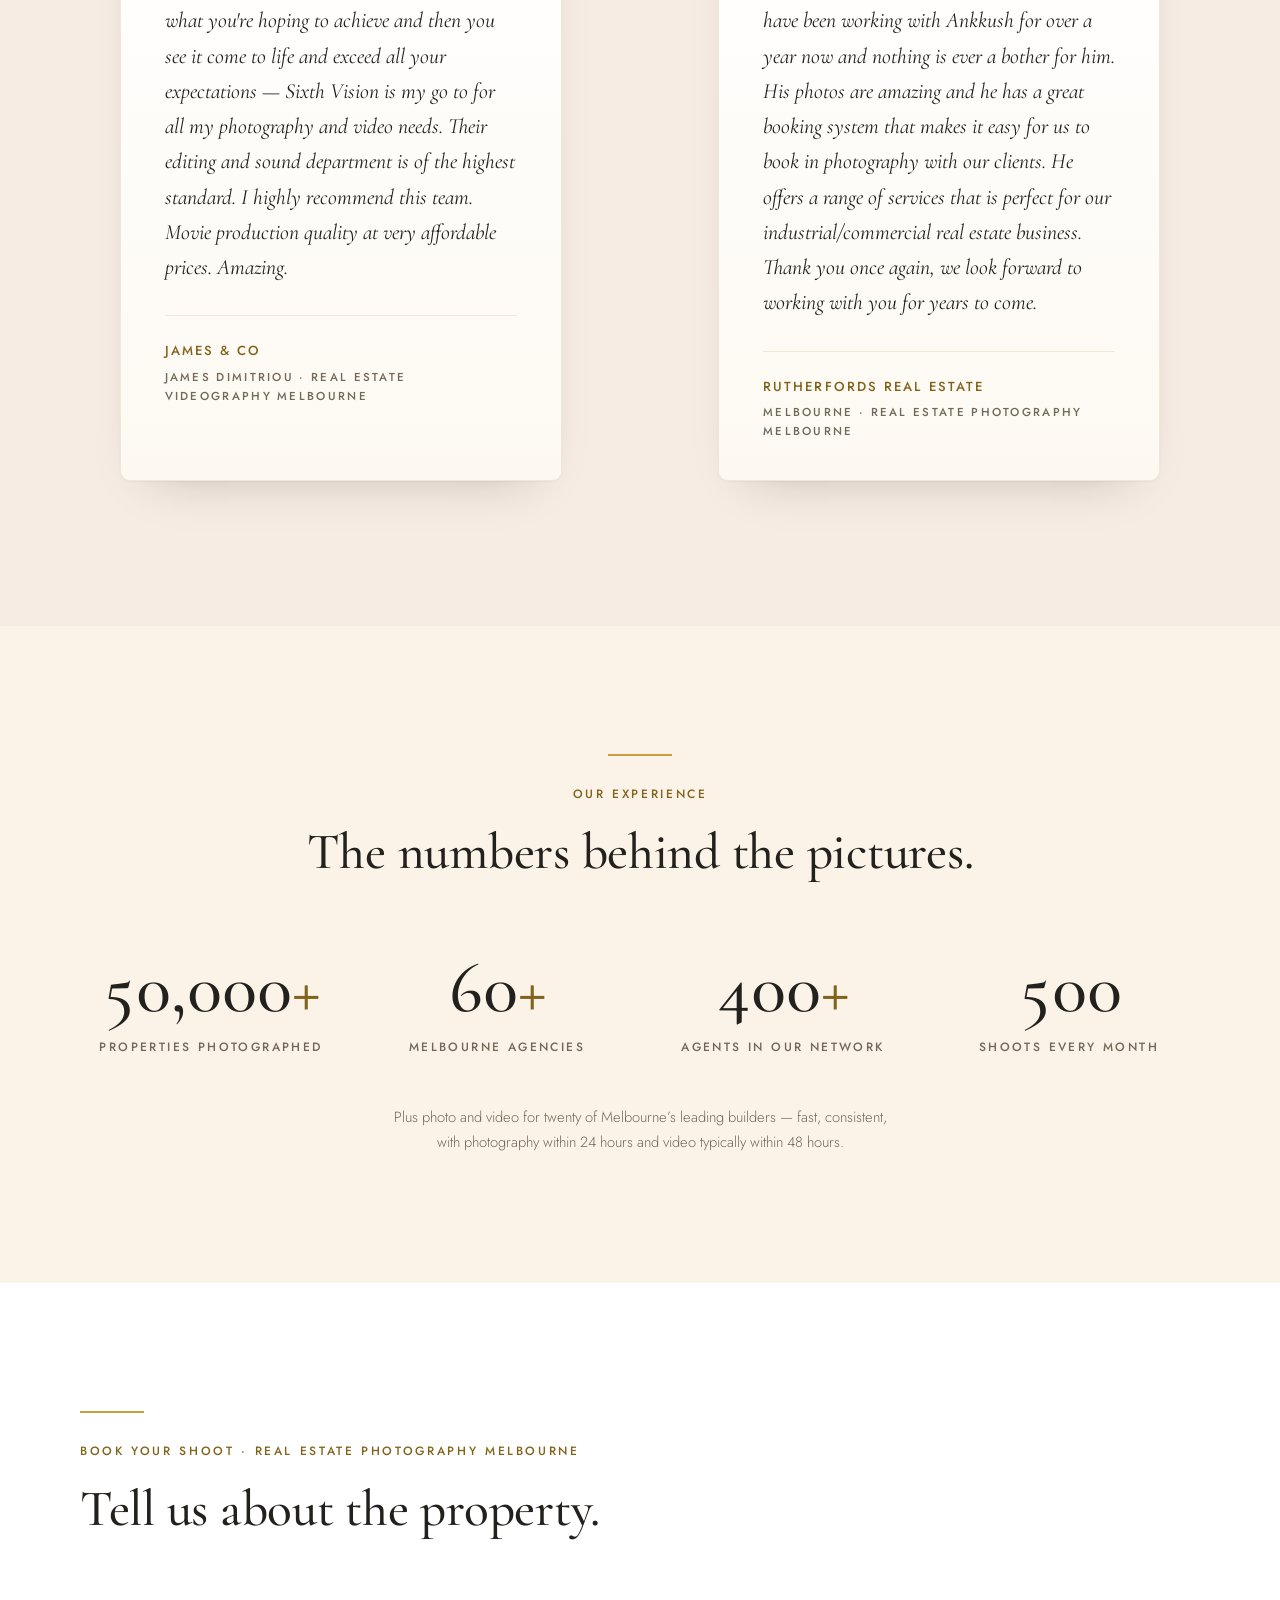
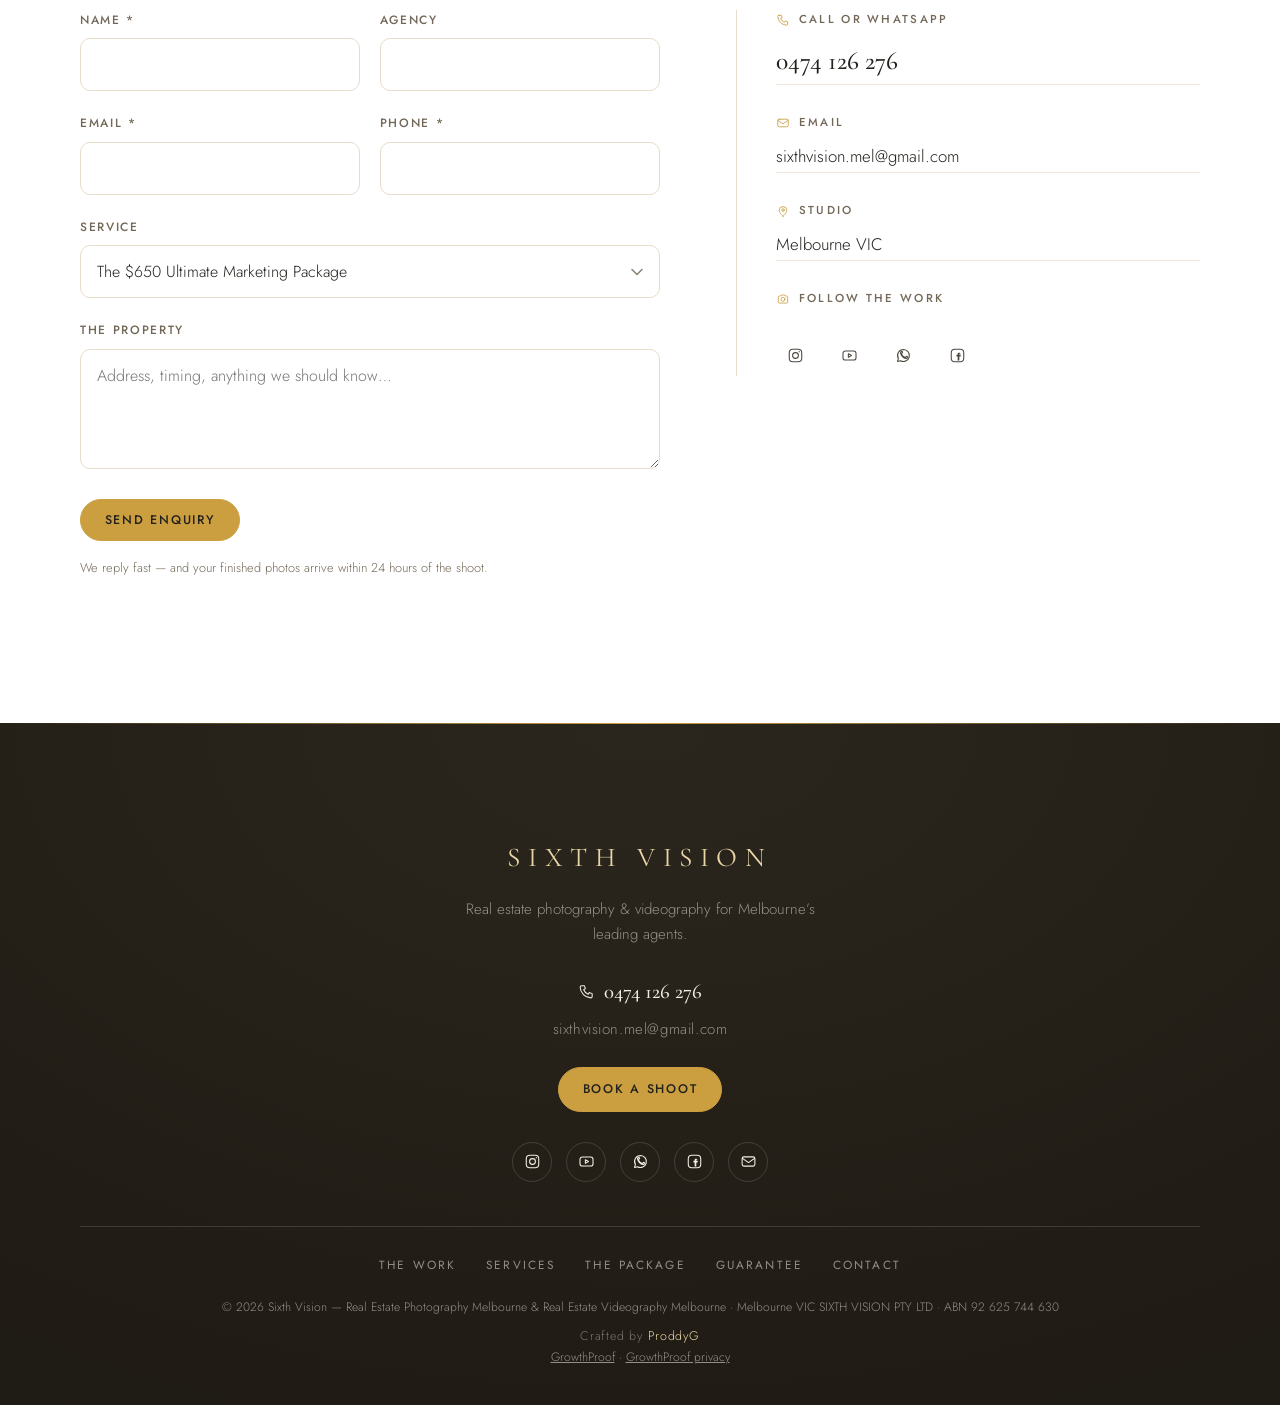
==== commit 29746fa2: "GrowthProof: normalize Residential turnaround claims" ====
--- a/index.html
+++ b/index.html
@@ -4,12 +4,12 @@
 <meta charset="UTF-8">
 <meta name="viewport" content="width=device-width, initial-scale=1">
 <title>Real Estate Photography &amp; Videography Melbourne | Sixth Vision</title>
-<meta name="description" content="Melbourne real estate photography &amp; videography — day, dusk &amp; drone shoots, walkthrough video, floor plans &amp; virtual tours, delivered in 24 hours.">
+<meta name="description" content="Melbourne real estate photography &amp; videography — day, dusk &amp; drone shoots, walkthrough video, floor plans &amp; virtual tours. Photography within 24 hours; video typically within 48 hours.">
 
 <meta property="og:type" content="website">
 <meta property="og:site_name" content="Sixth Vision">
 <meta property="og:title" content="Real Estate Photography &amp; Videography Melbourne | Sixth Vision">
-<meta property="og:description" content="Magazine-grade photography, cinematic video and drone for Melbourne's finest listings — delivered within 24 hours.">
+<meta property="og:description" content="Magazine-grade photography, cinematic video and drone for Melbourne listings. Photography within 24 hours; video typically within 48 hours.">
 <meta property="og:url" content="https://sixthvision.com.au/">
 <meta property="og:image" content="https://sixthvision.com.au/assets/img/og.jpg">
 <meta property="og:image:width" content="1200">
@@ -45,7 +45,7 @@
       "logo": "https://sixthvision.com.au/assets/img/logo.svg",
       "telephone": "+61474126276",
       "priceRange": "$$",
-      "description": "Melbourne real estate photography & videography for agents — day, dusk and drone shoots, walkthrough video, floor plans and virtual tours with 24-hour turnaround.",
+      "description": "Melbourne real estate photography & videography for agents — day, dusk and drone shoots, walkthrough video, floor plans and virtual tours, with photography within 24 hours and video typically within 48 hours.",
       "address": {
         "@type": "PostalAddress",
         "addressLocality": "Melbourne",
@@ -63,7 +63,7 @@
       "makesOffer": {
         "@type": "Offer",
         "name": "The Ultimate Real Estate Marketing Package",
-        "description": "Photography, floor plan, drone and cinematic video for one Melbourne listing, delivered within 24 hours.",
+        "description": "Photography, floor plan, drone and cinematic video for one Melbourne listing, with photography delivered within 24 hours and video typically within 48 hours.",
         "price": "650",
         "priceCurrency": "AUD",
         "availability": "https://schema.org/LimitedAvailability",
@@ -232,7 +232,7 @@
     <div class="container hero-inner">
       <span class="eyebrow">Real Estate Photography &amp; Videography &middot; Melbourne</span>
       <h1>Every home has its&nbsp;<em>hour</em>.</h1>
-      <p class="hero-sub">Magazine-grade real estate photography Melbourne, cinematic video and drone for the city&rsquo;s finest listings &mdash; delivered within 24 hours.</p>
+      <p class="hero-sub">Magazine-grade real estate photography Melbourne, cinematic video and drone for the city&rsquo;s finest listings &mdash; photography within 24 hours; video typically within 48 hours.</p>
       <div class="hero-cta">
         <a class="btn btn--primary" href="#contact">Book your shoot</a>
         <a class="link-gold" href="#work">View the work</a>
@@ -686,7 +686,7 @@
           <div class="stat-label">Shoots every month</div>
         </div>
       </div>
-      <p class="stats-note reveal">Plus photo and video for twenty of Melbourne&rsquo;s leading builders &mdash; fast, consistent, and always within the 24-hour guarantee.</p>
+      <p class="stats-note reveal">Plus photo and video for twenty of Melbourne&rsquo;s leading builders &mdash; fast, consistent, with photography within 24 hours and video typically within 48 hours.</p>
     </div>
   </section>
 
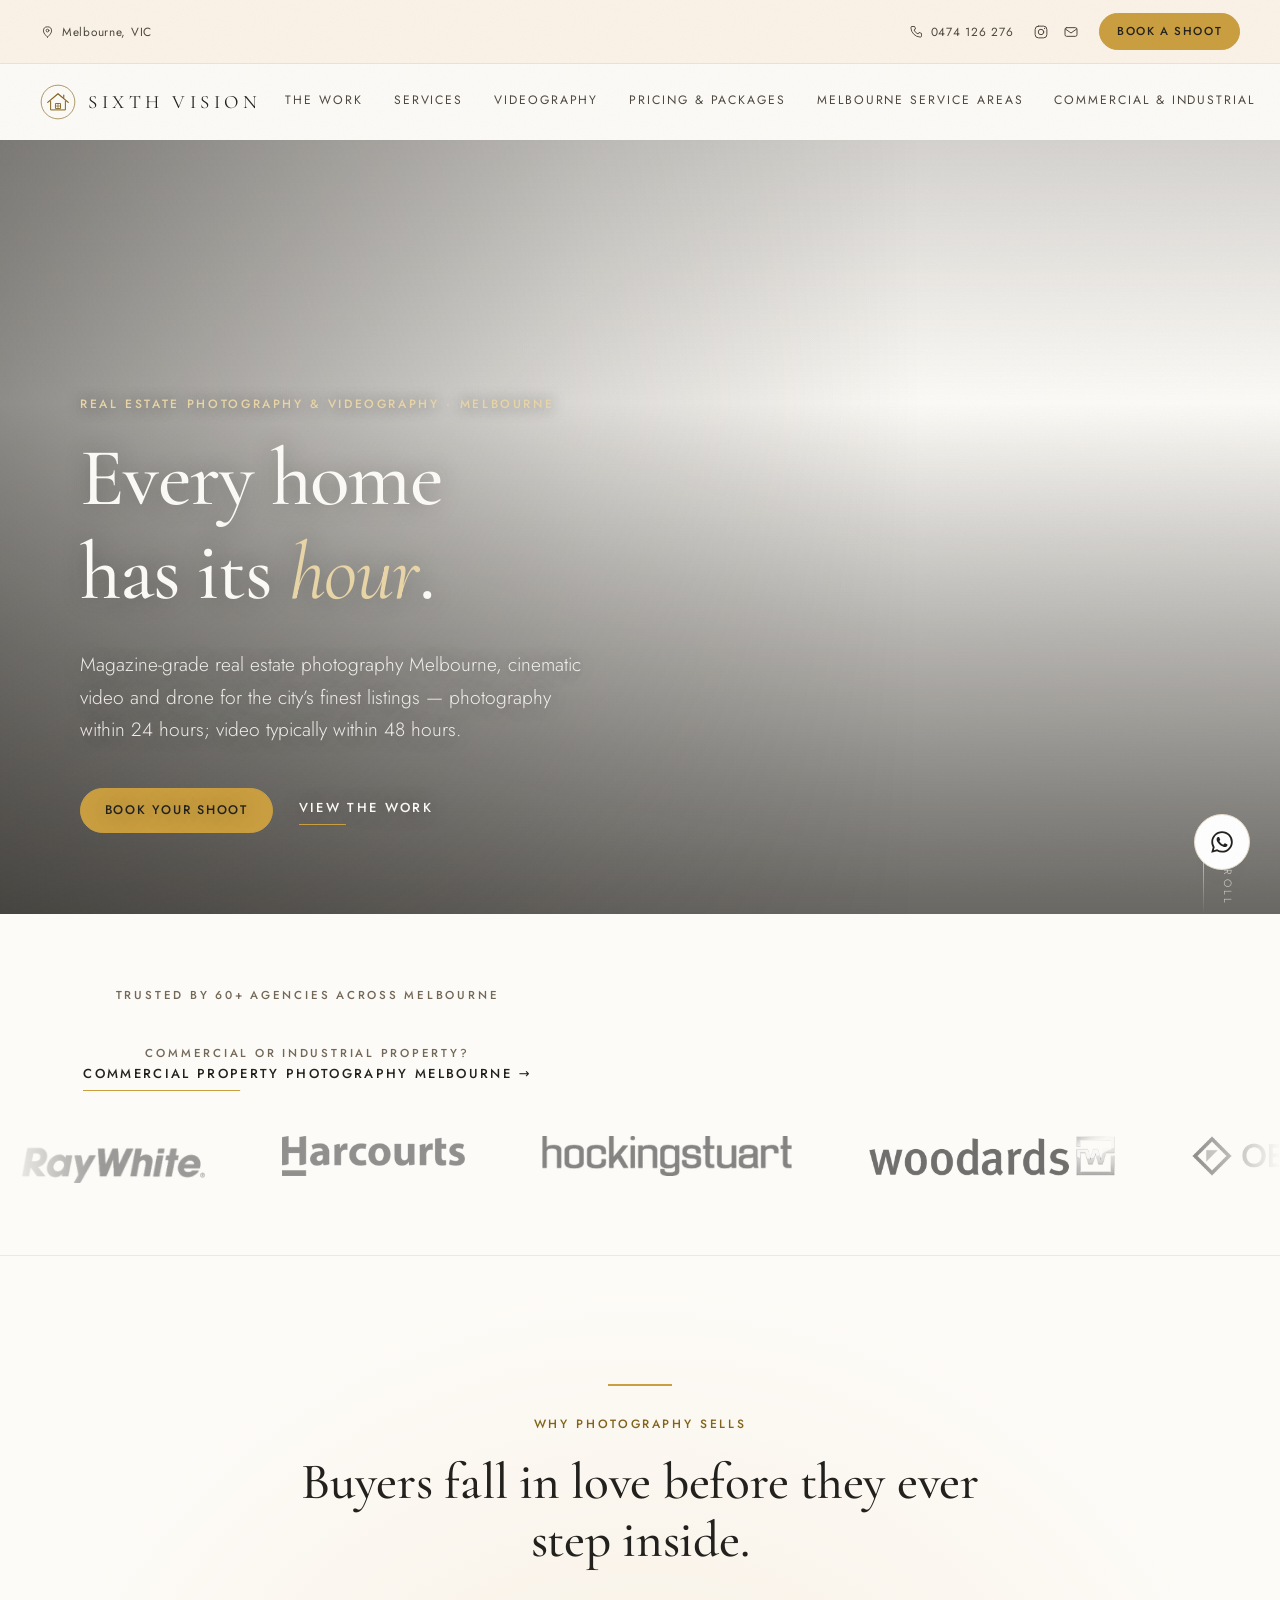
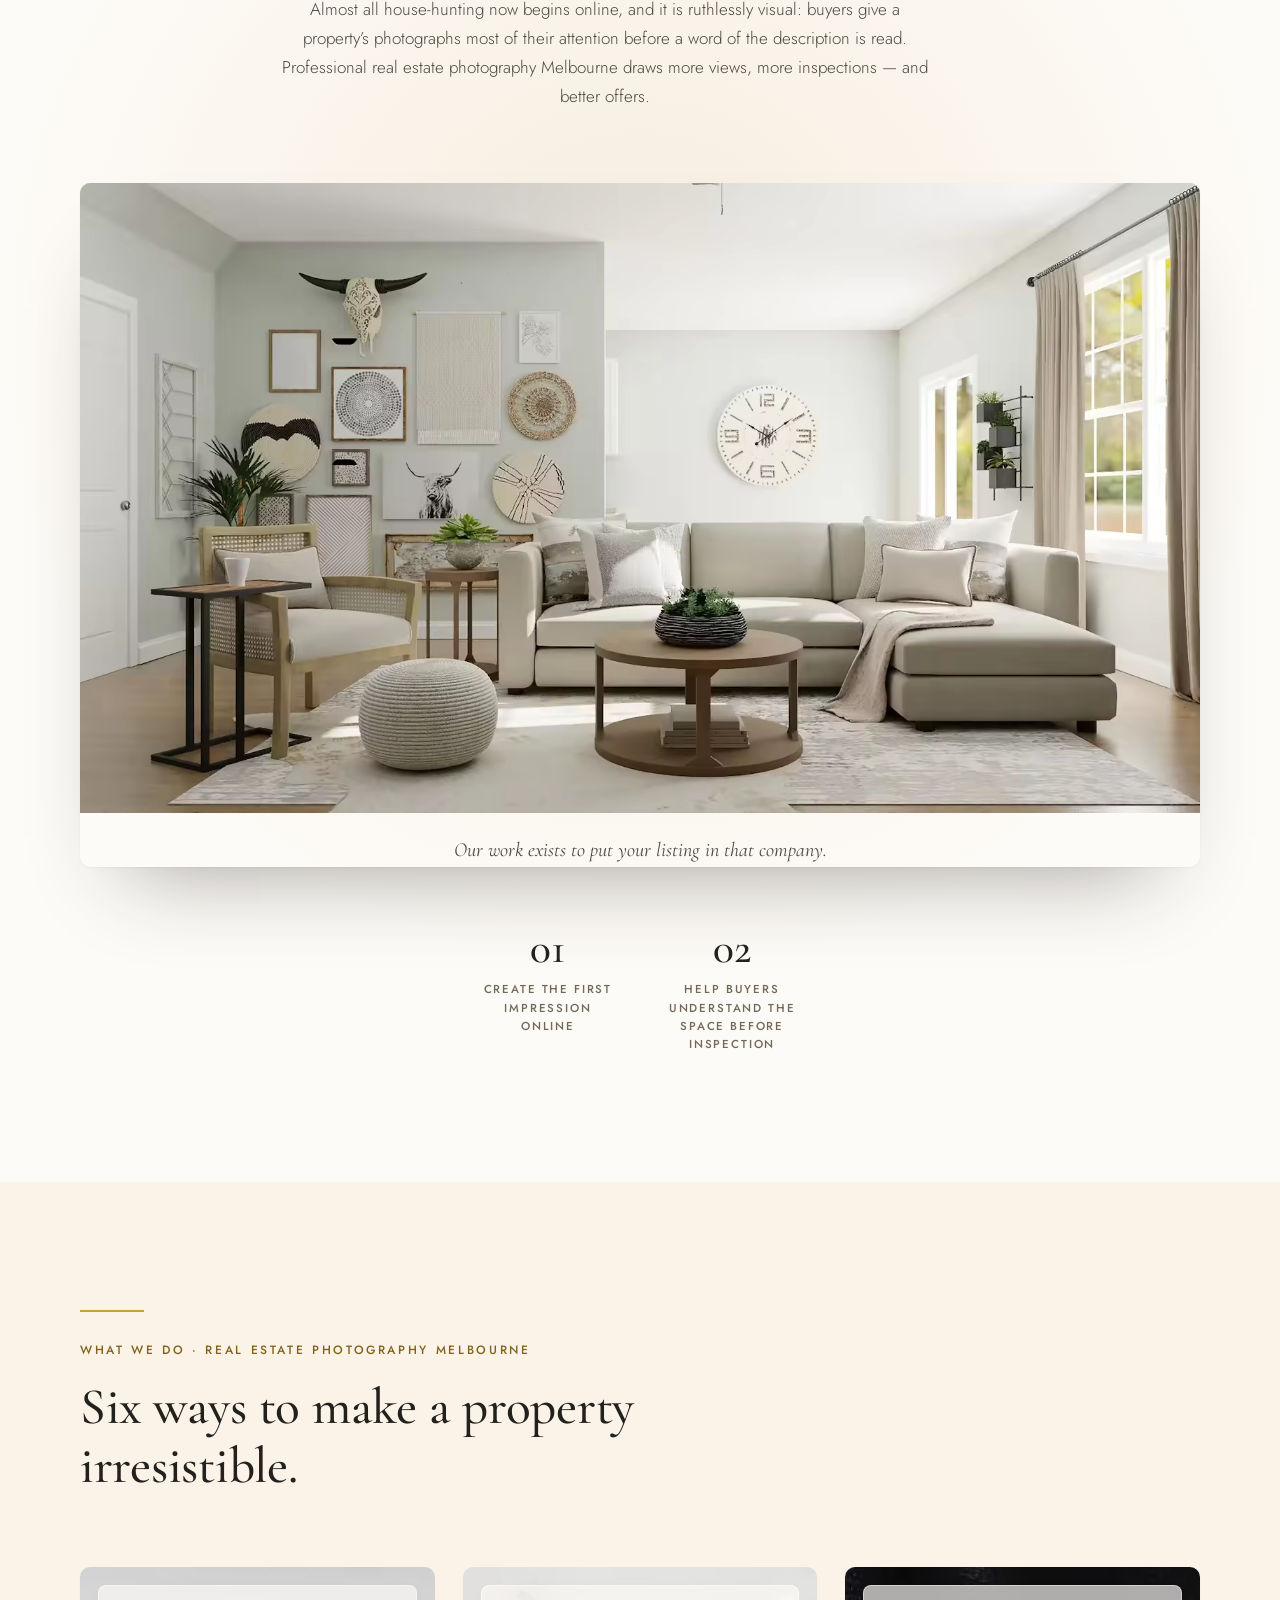
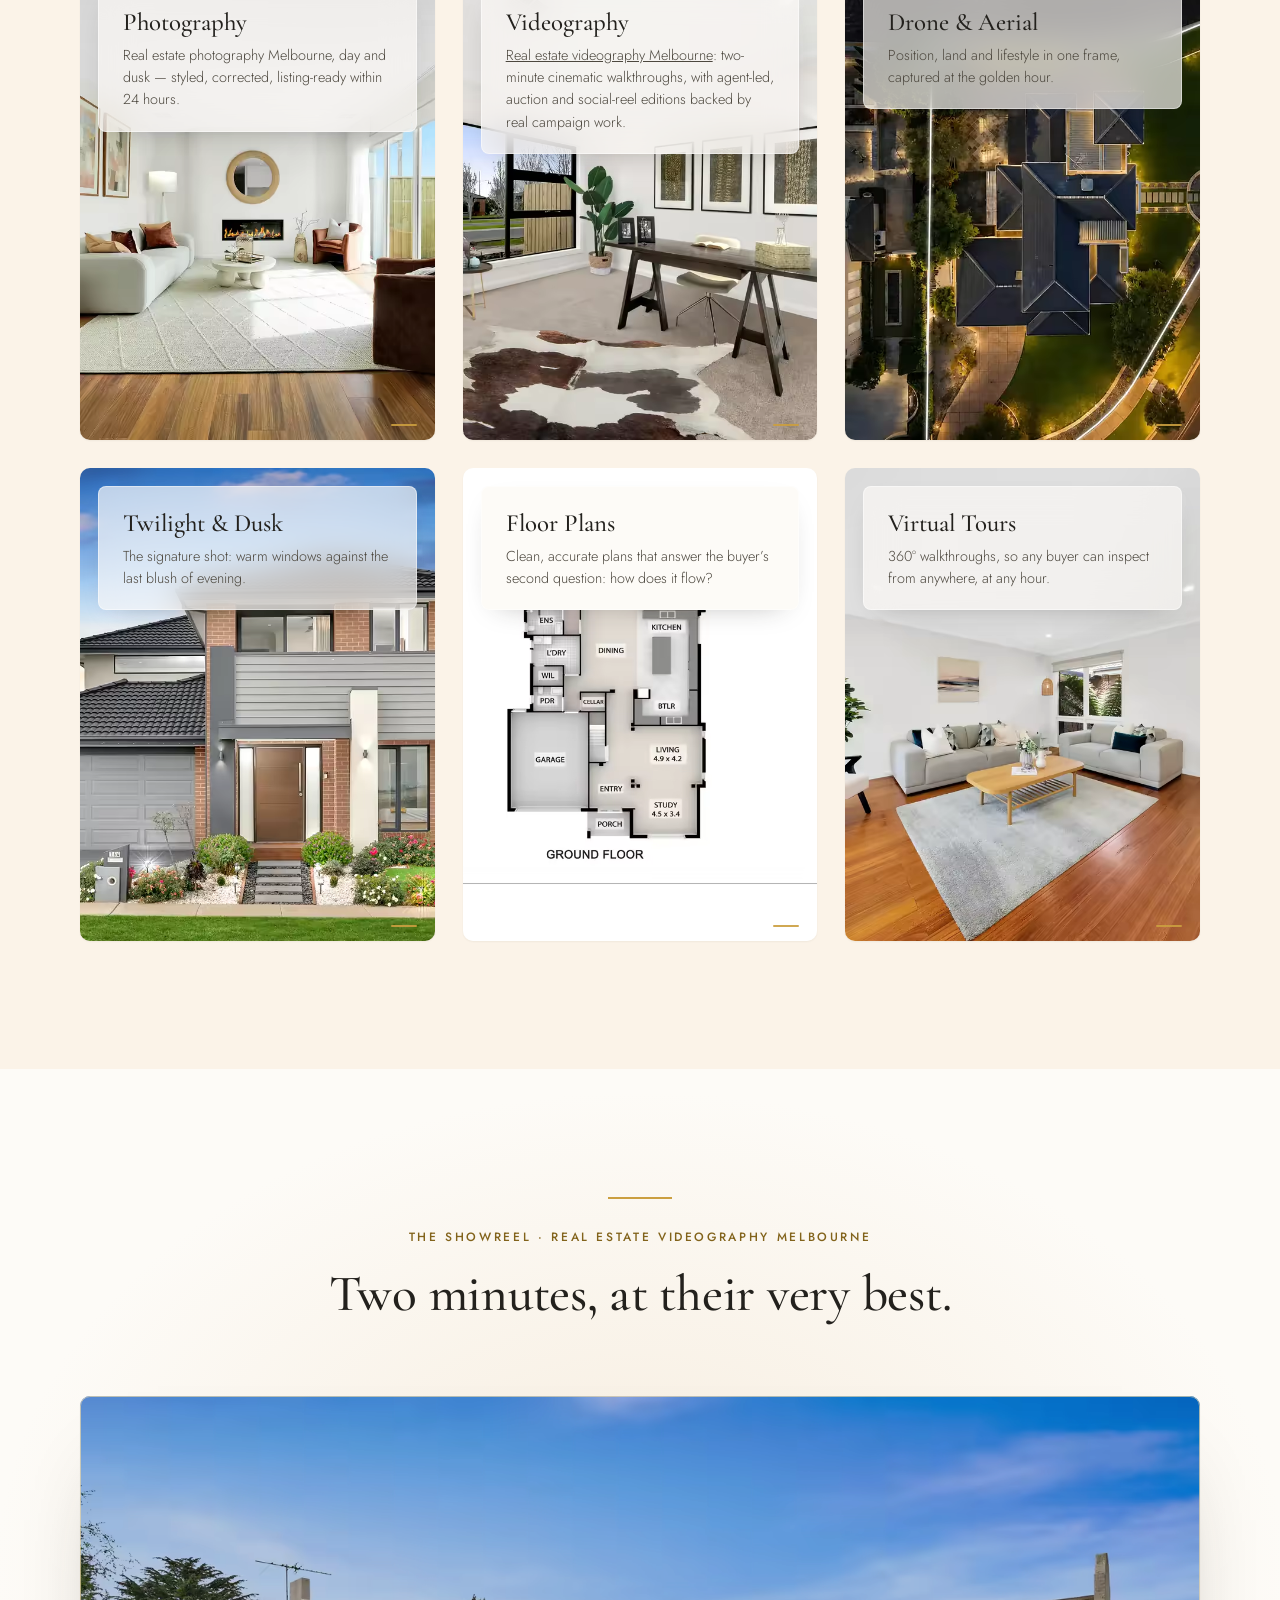
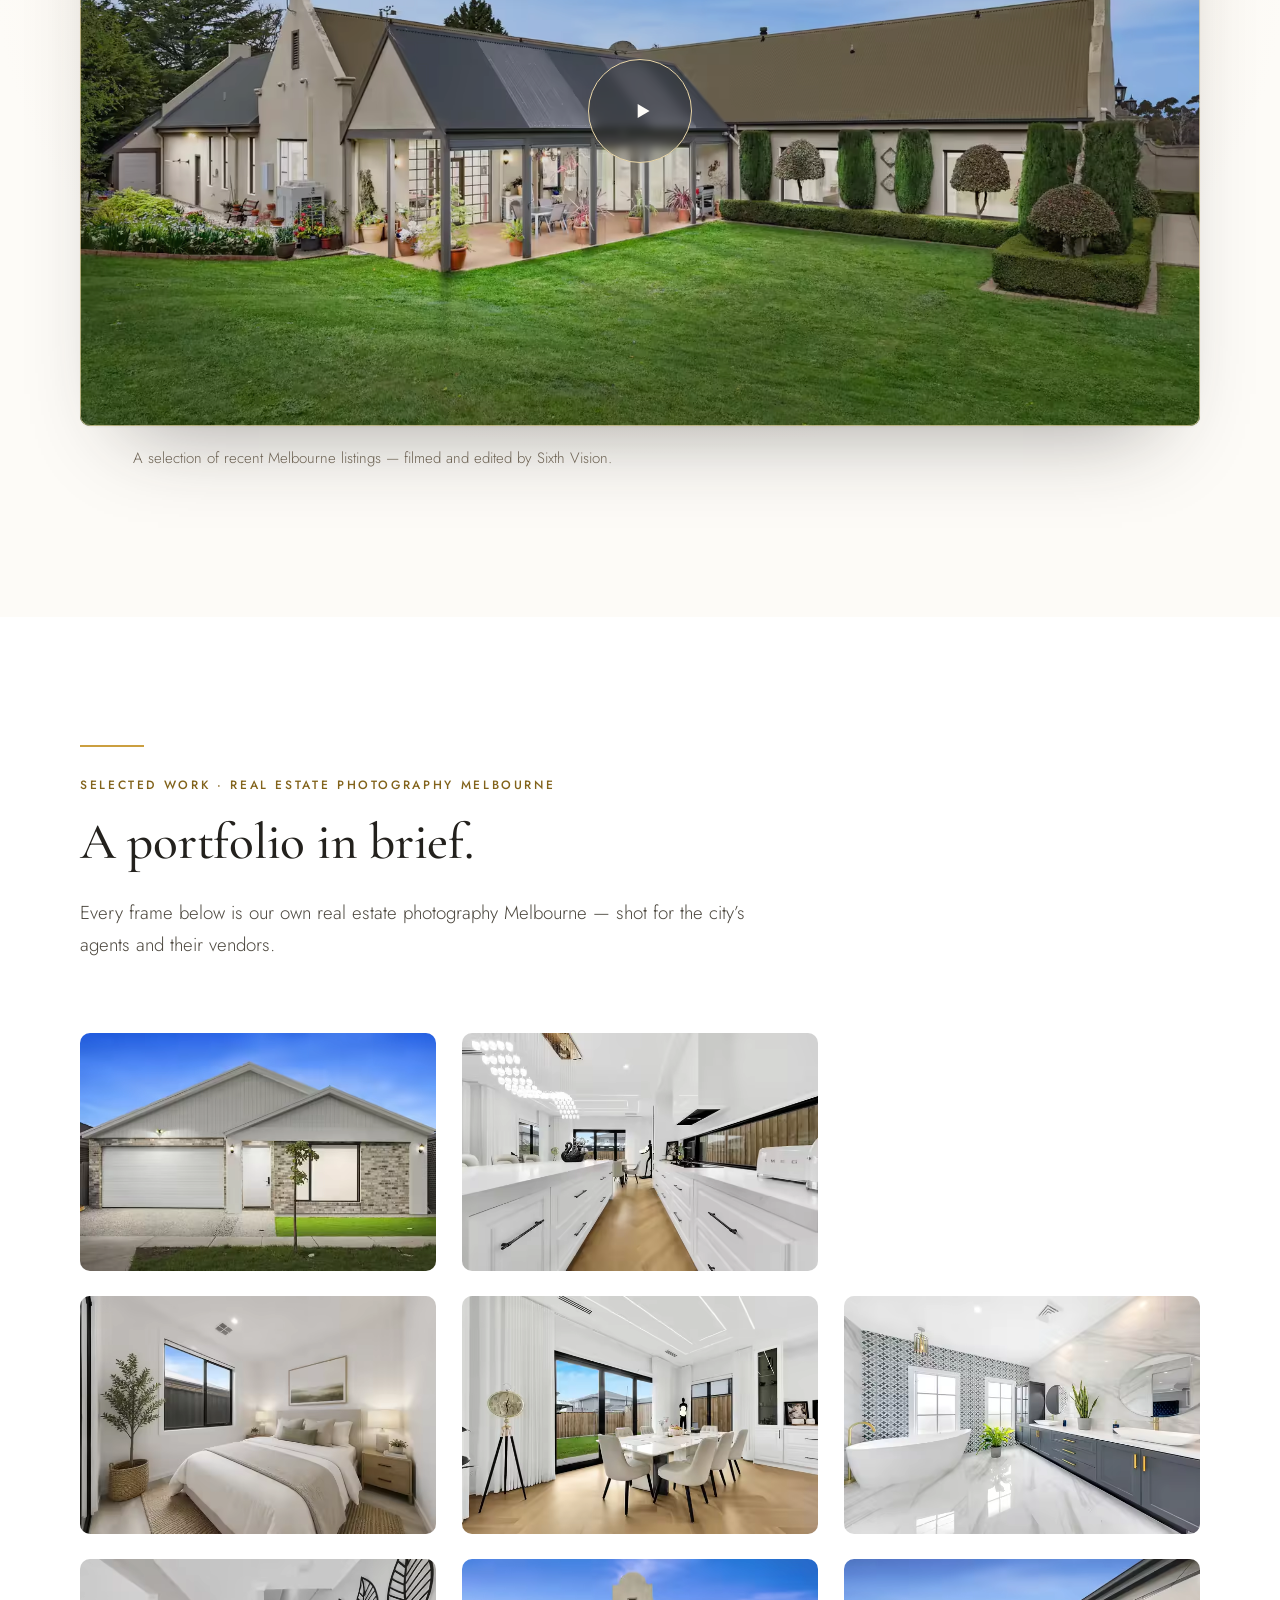
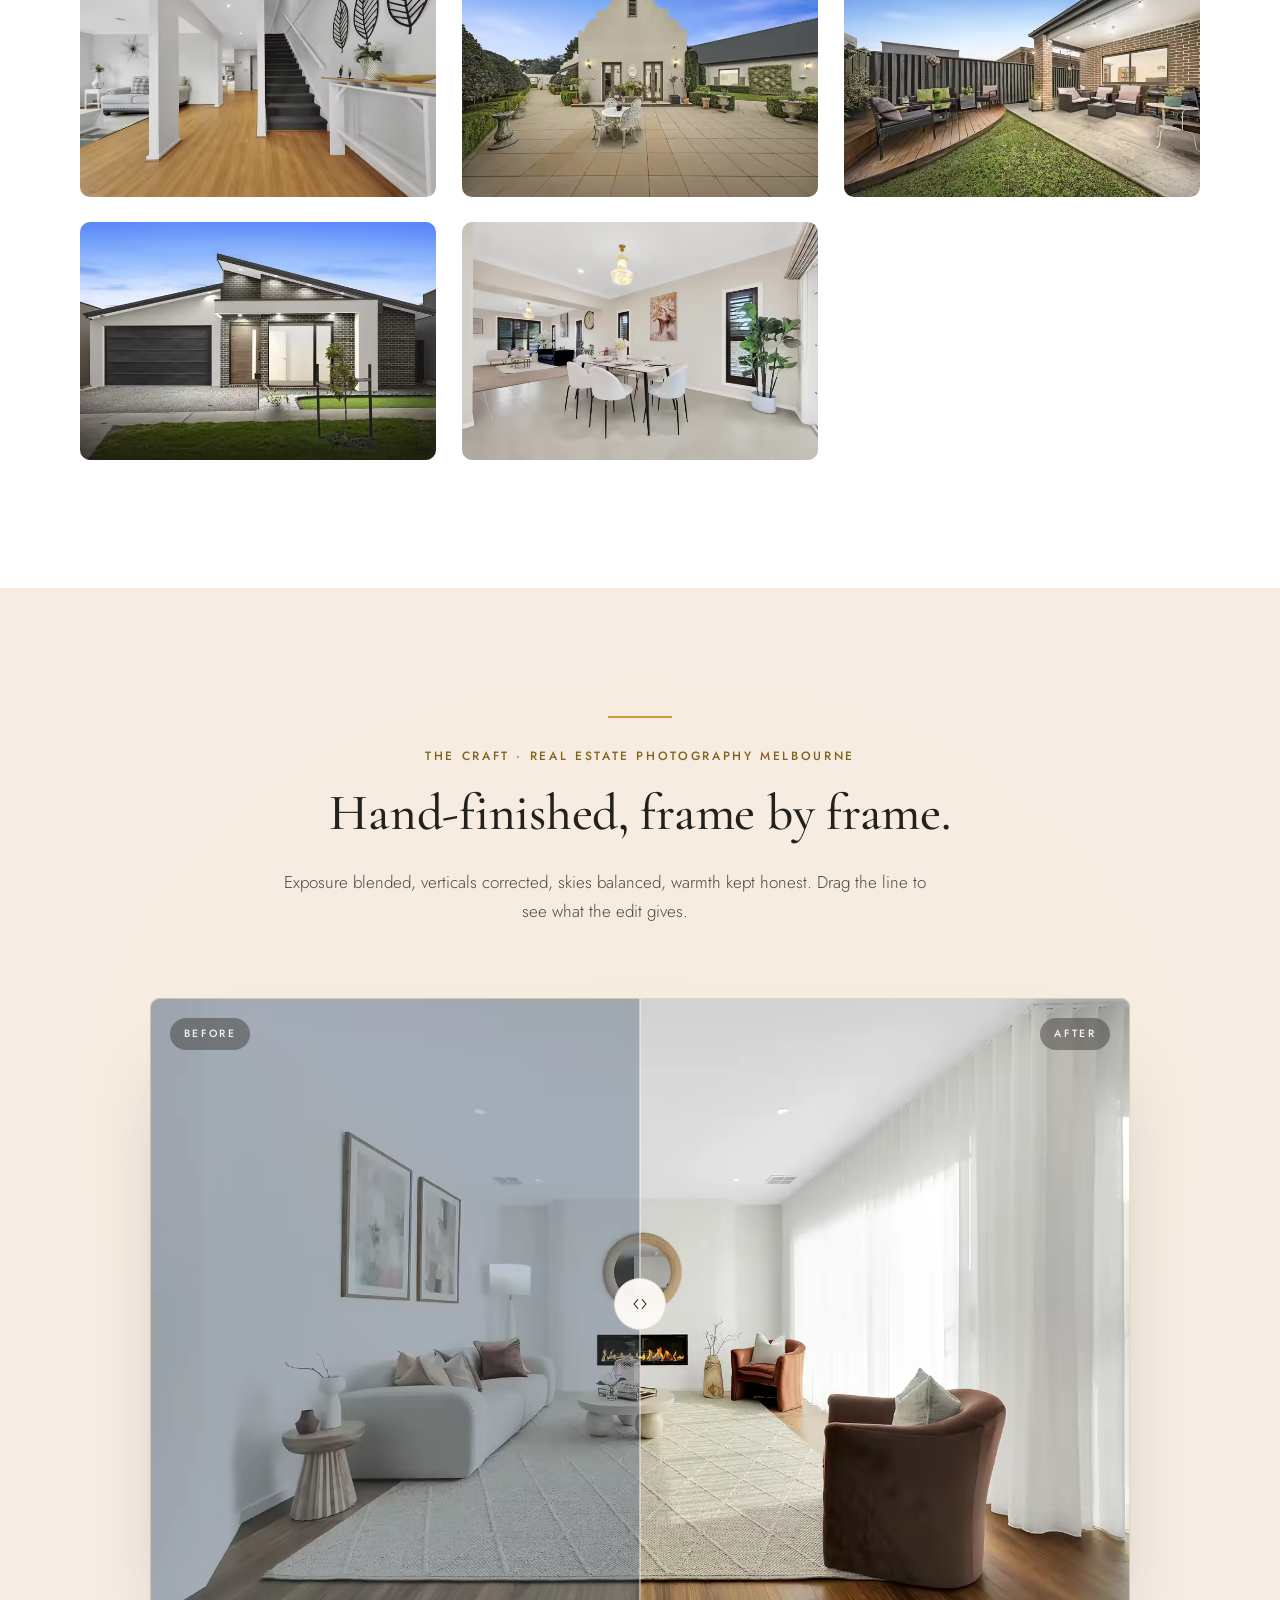
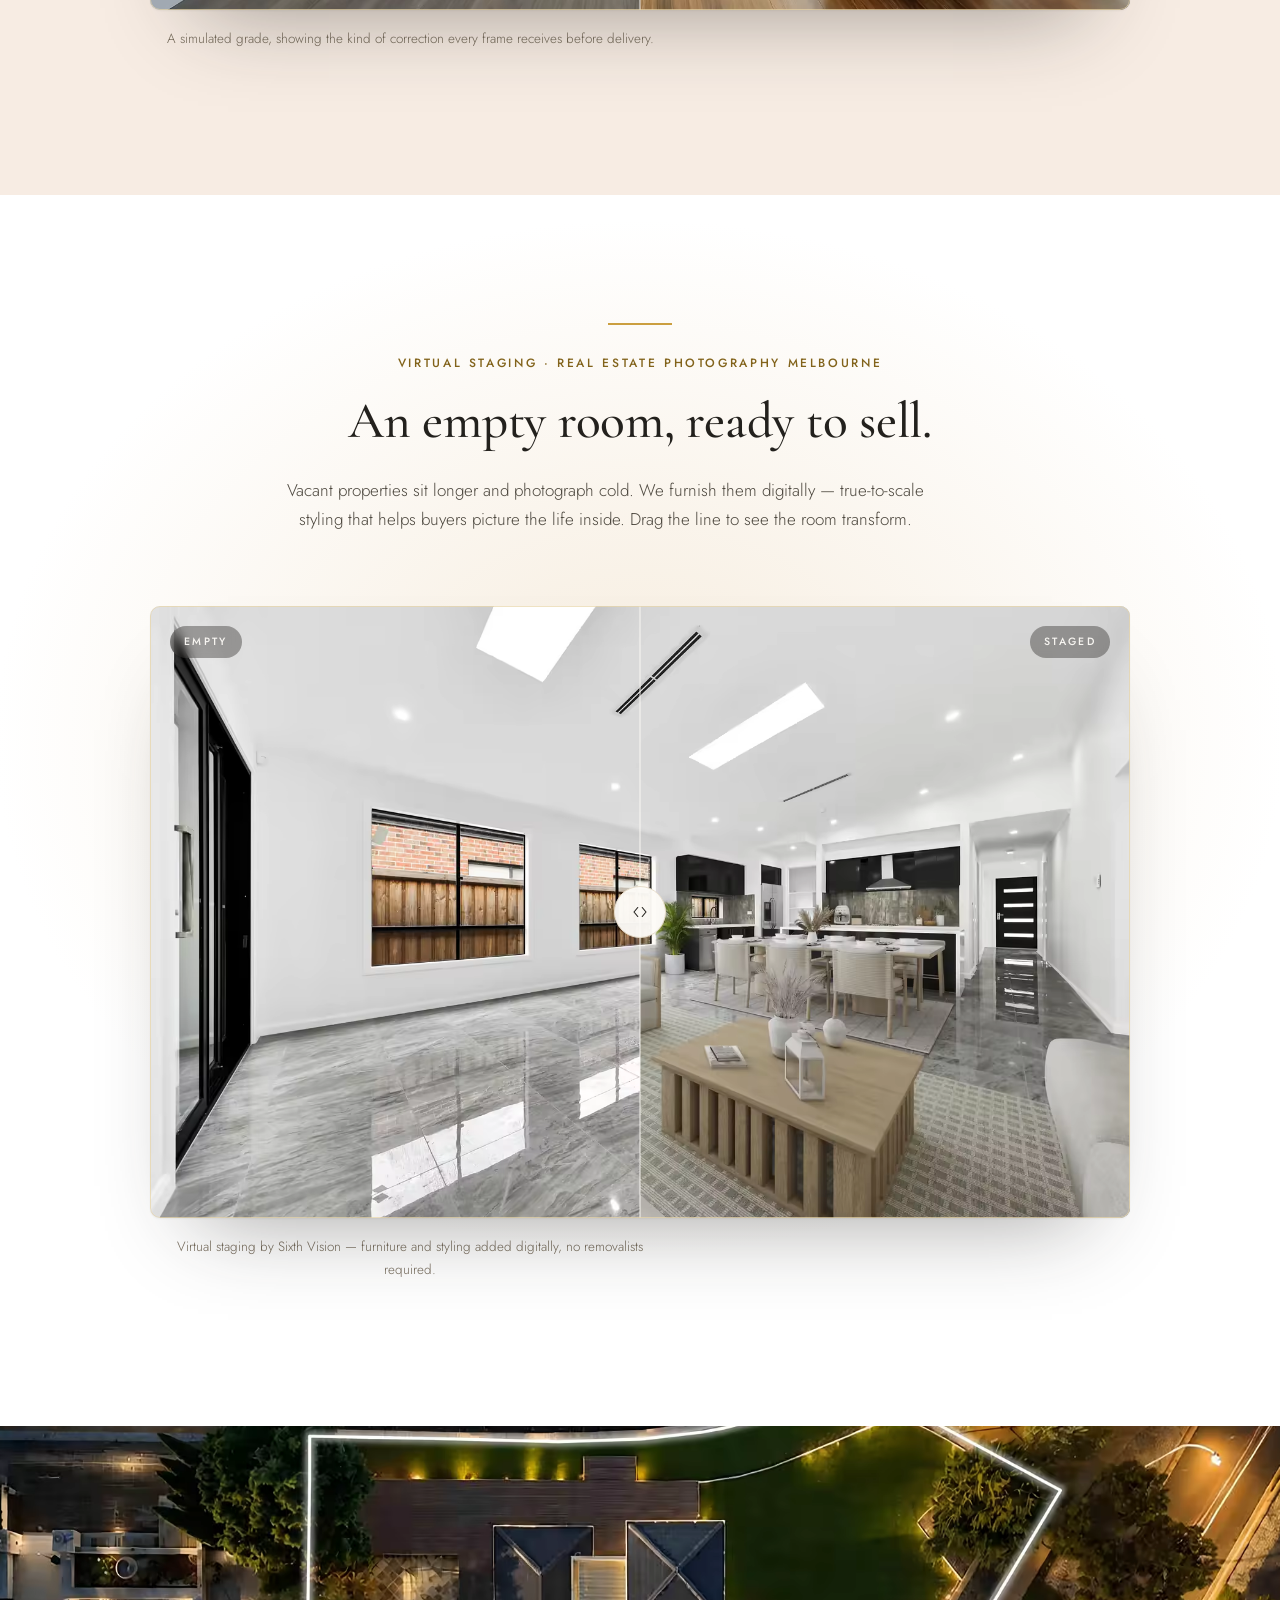
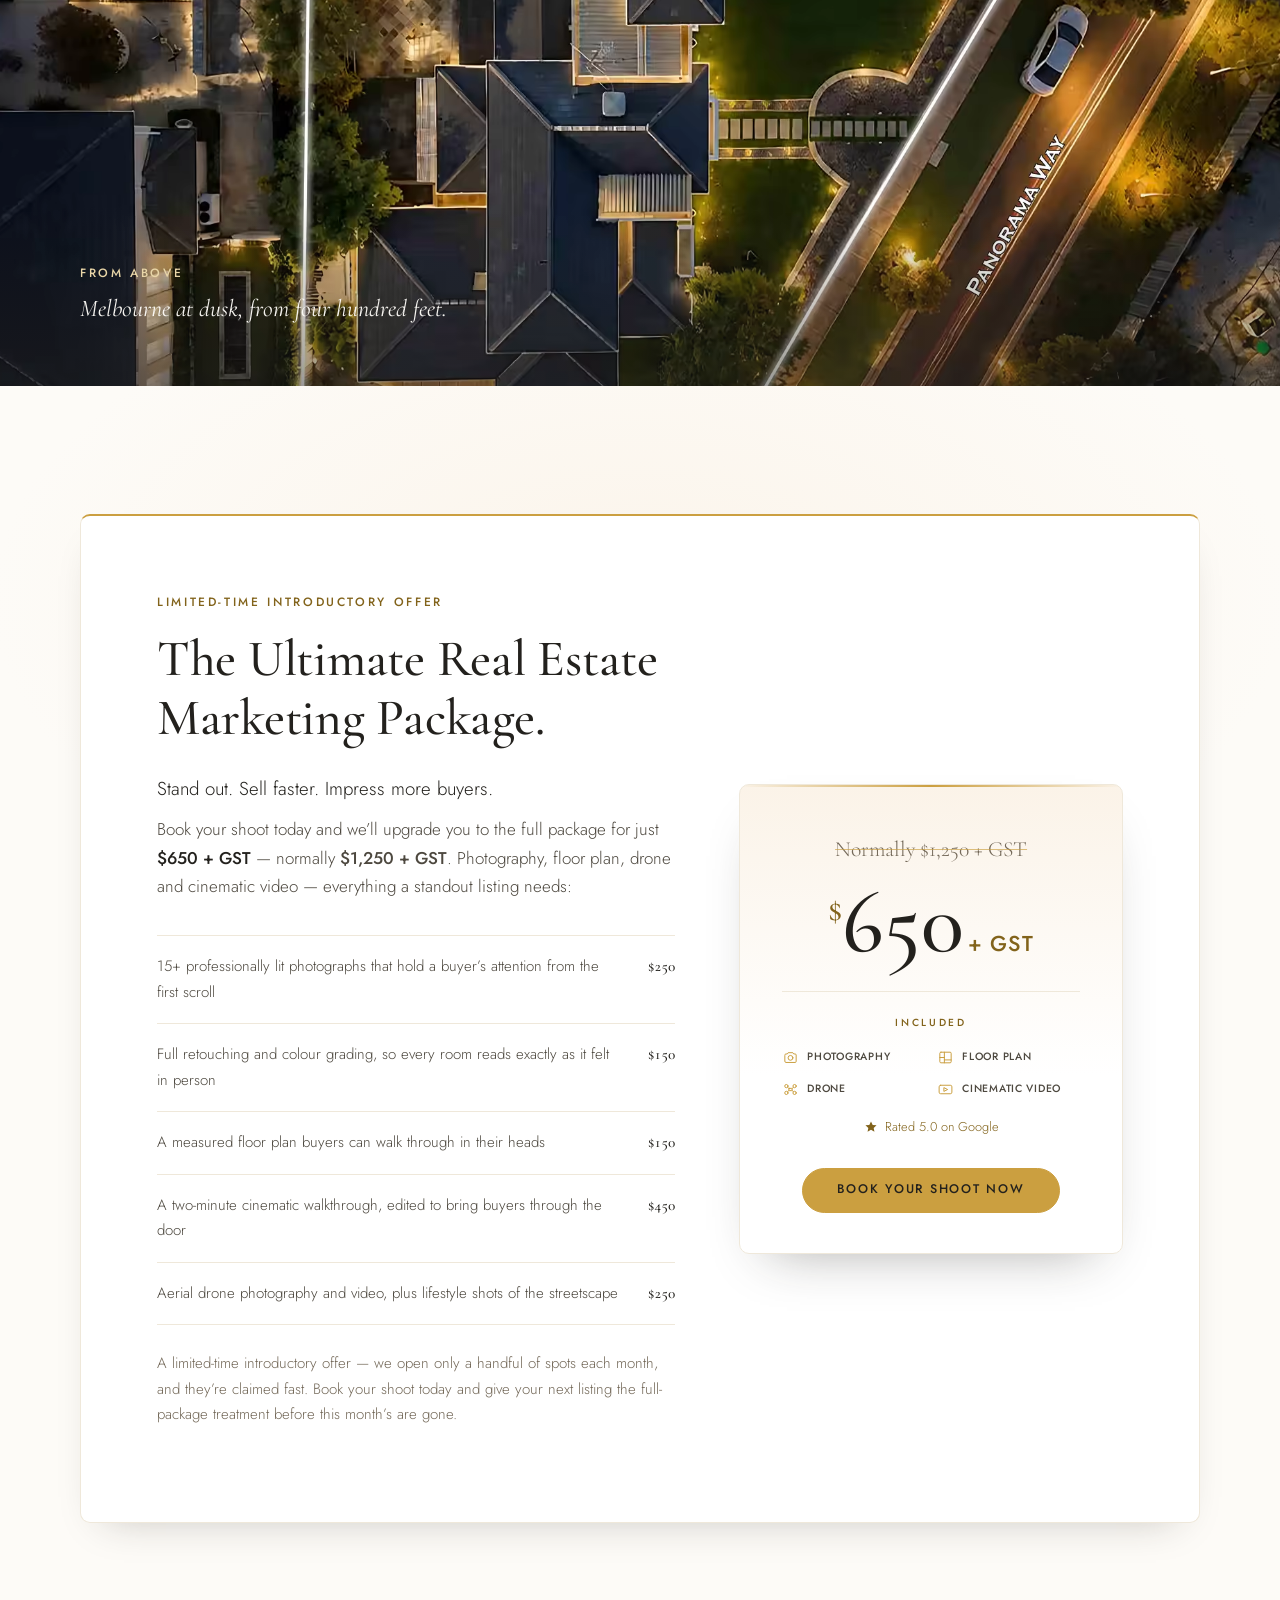
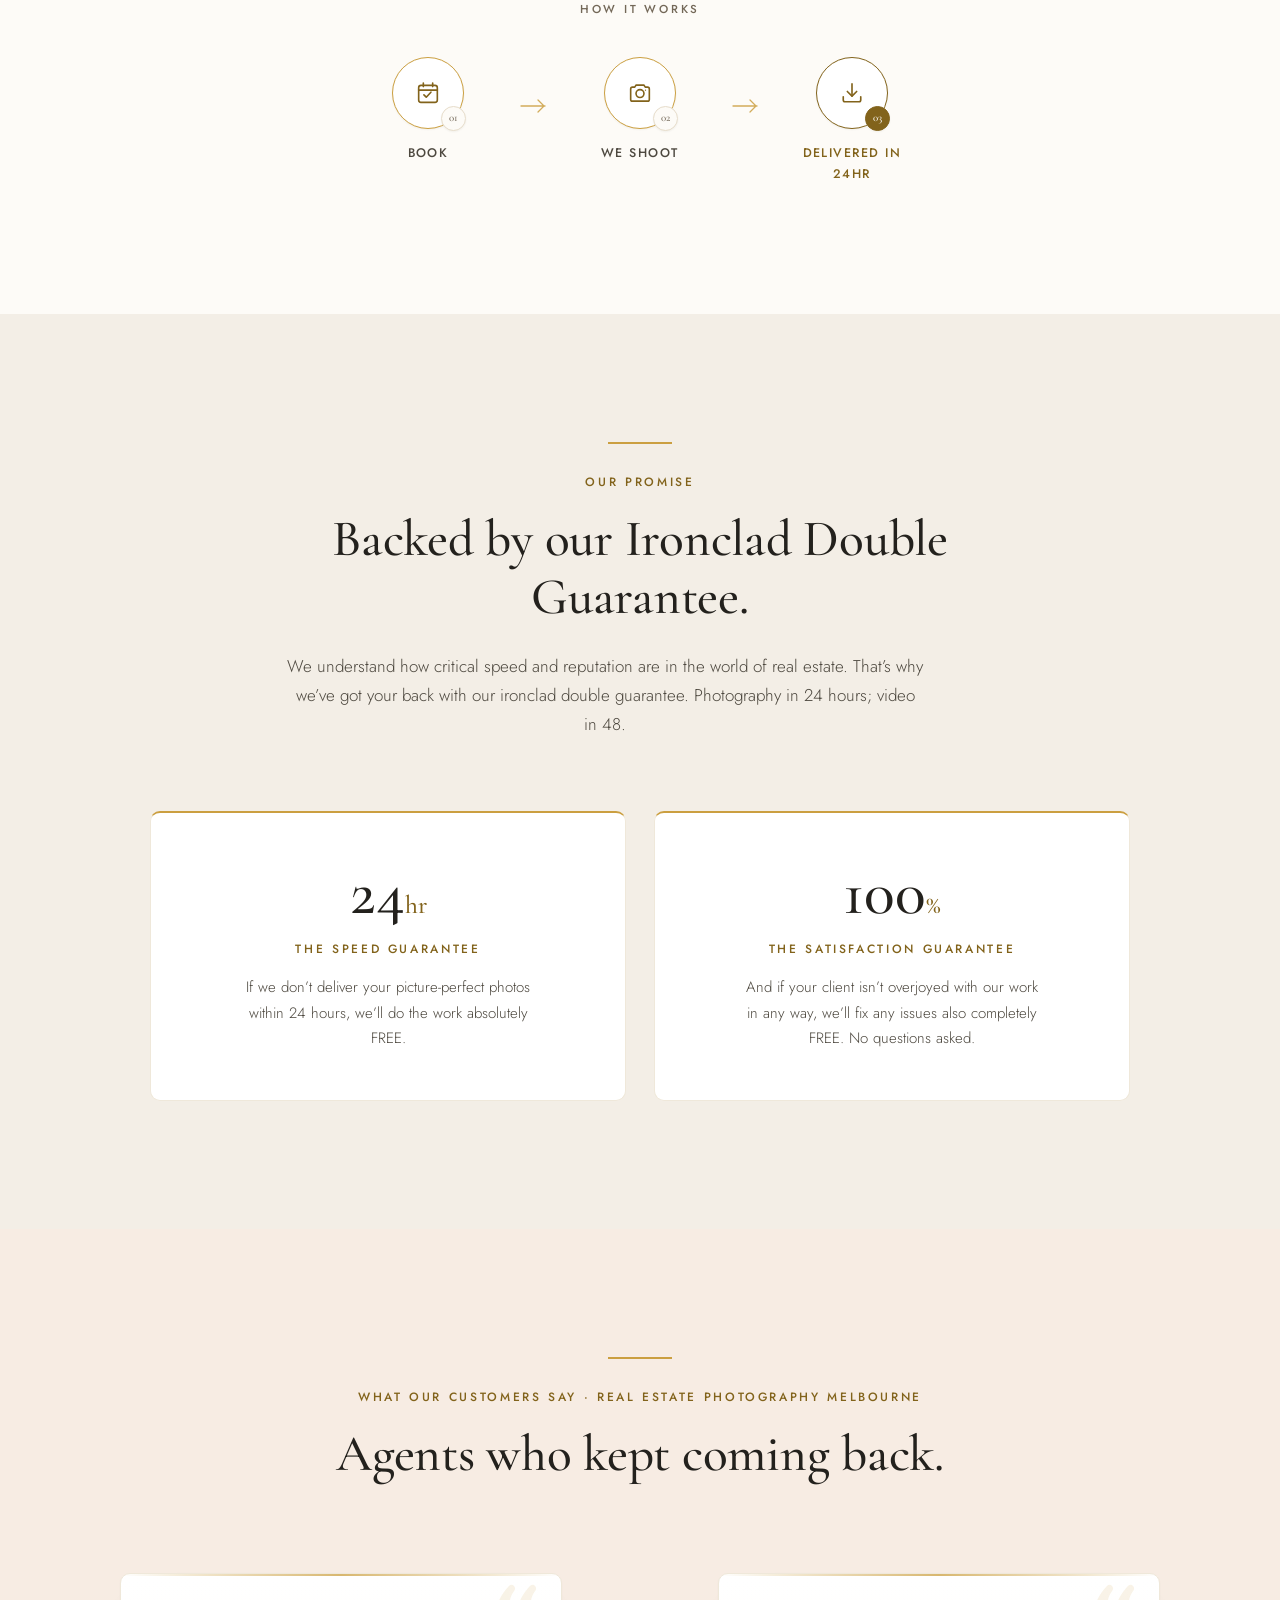
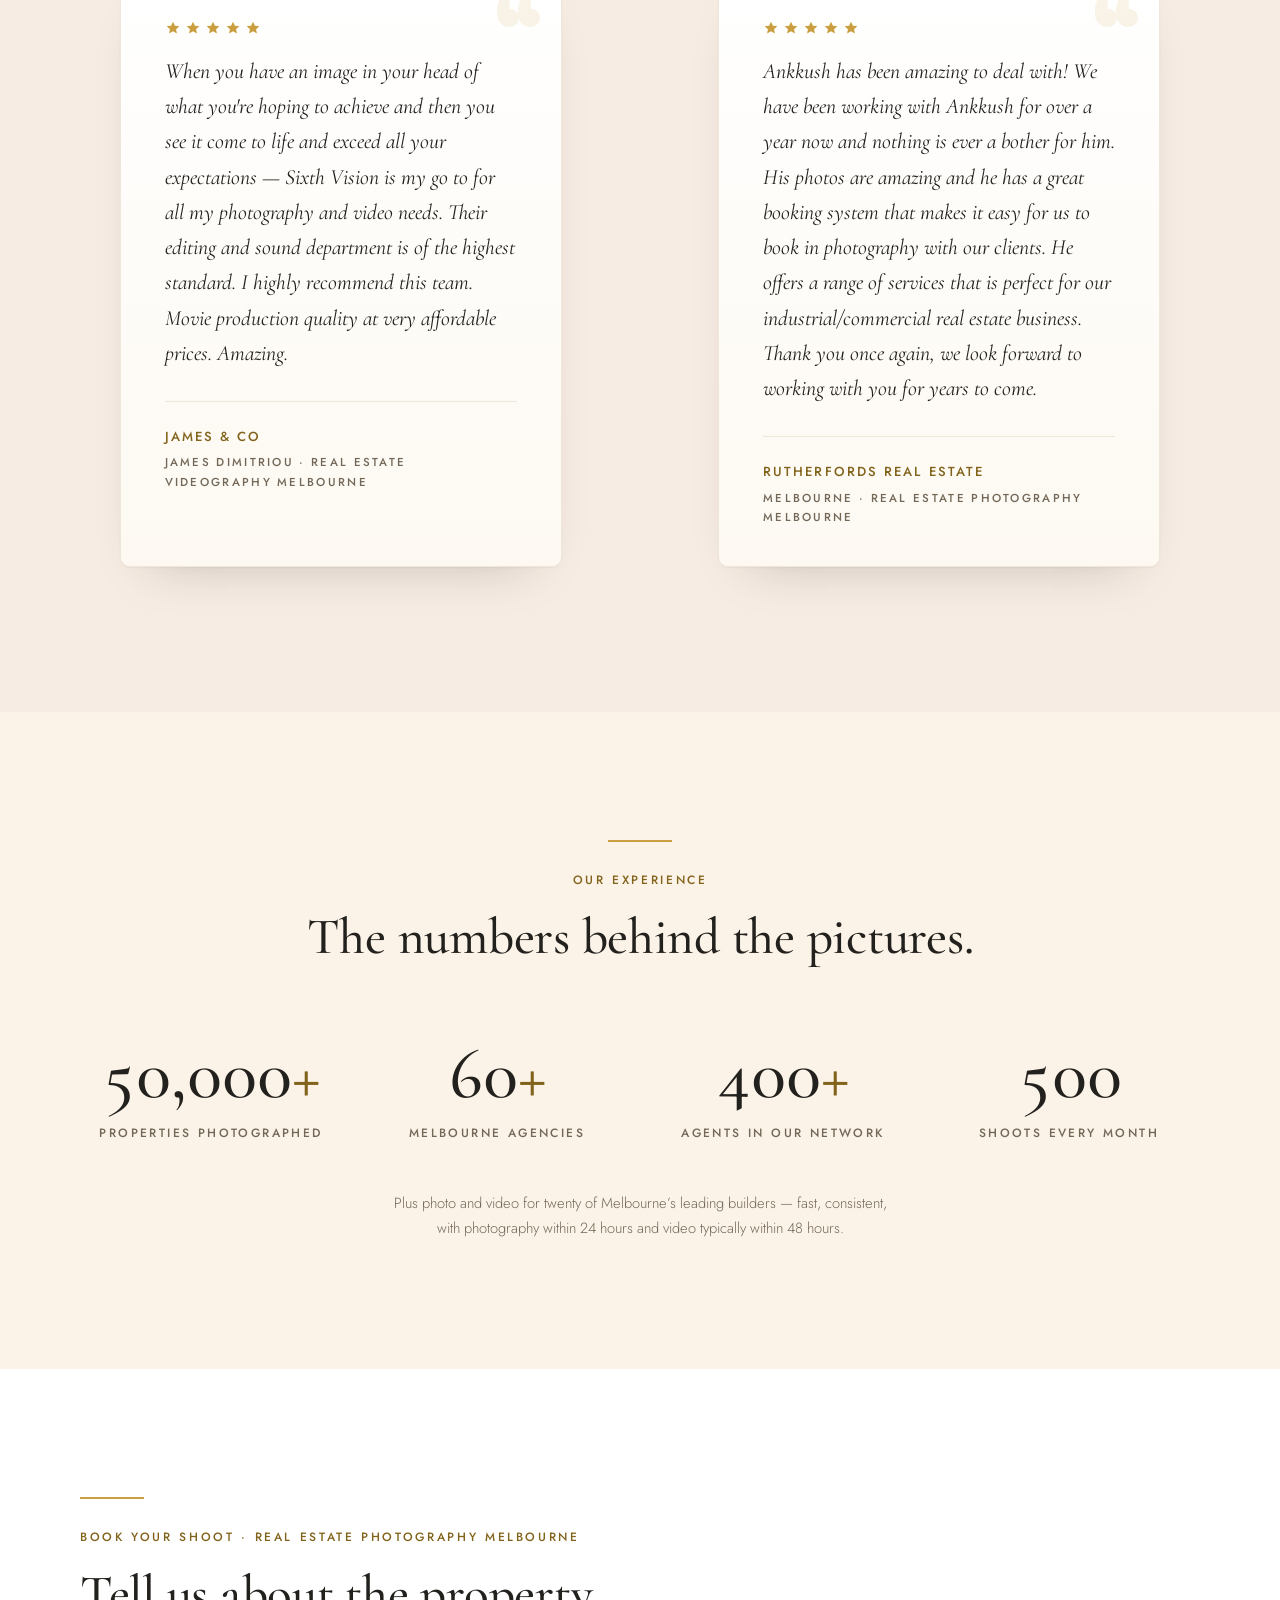
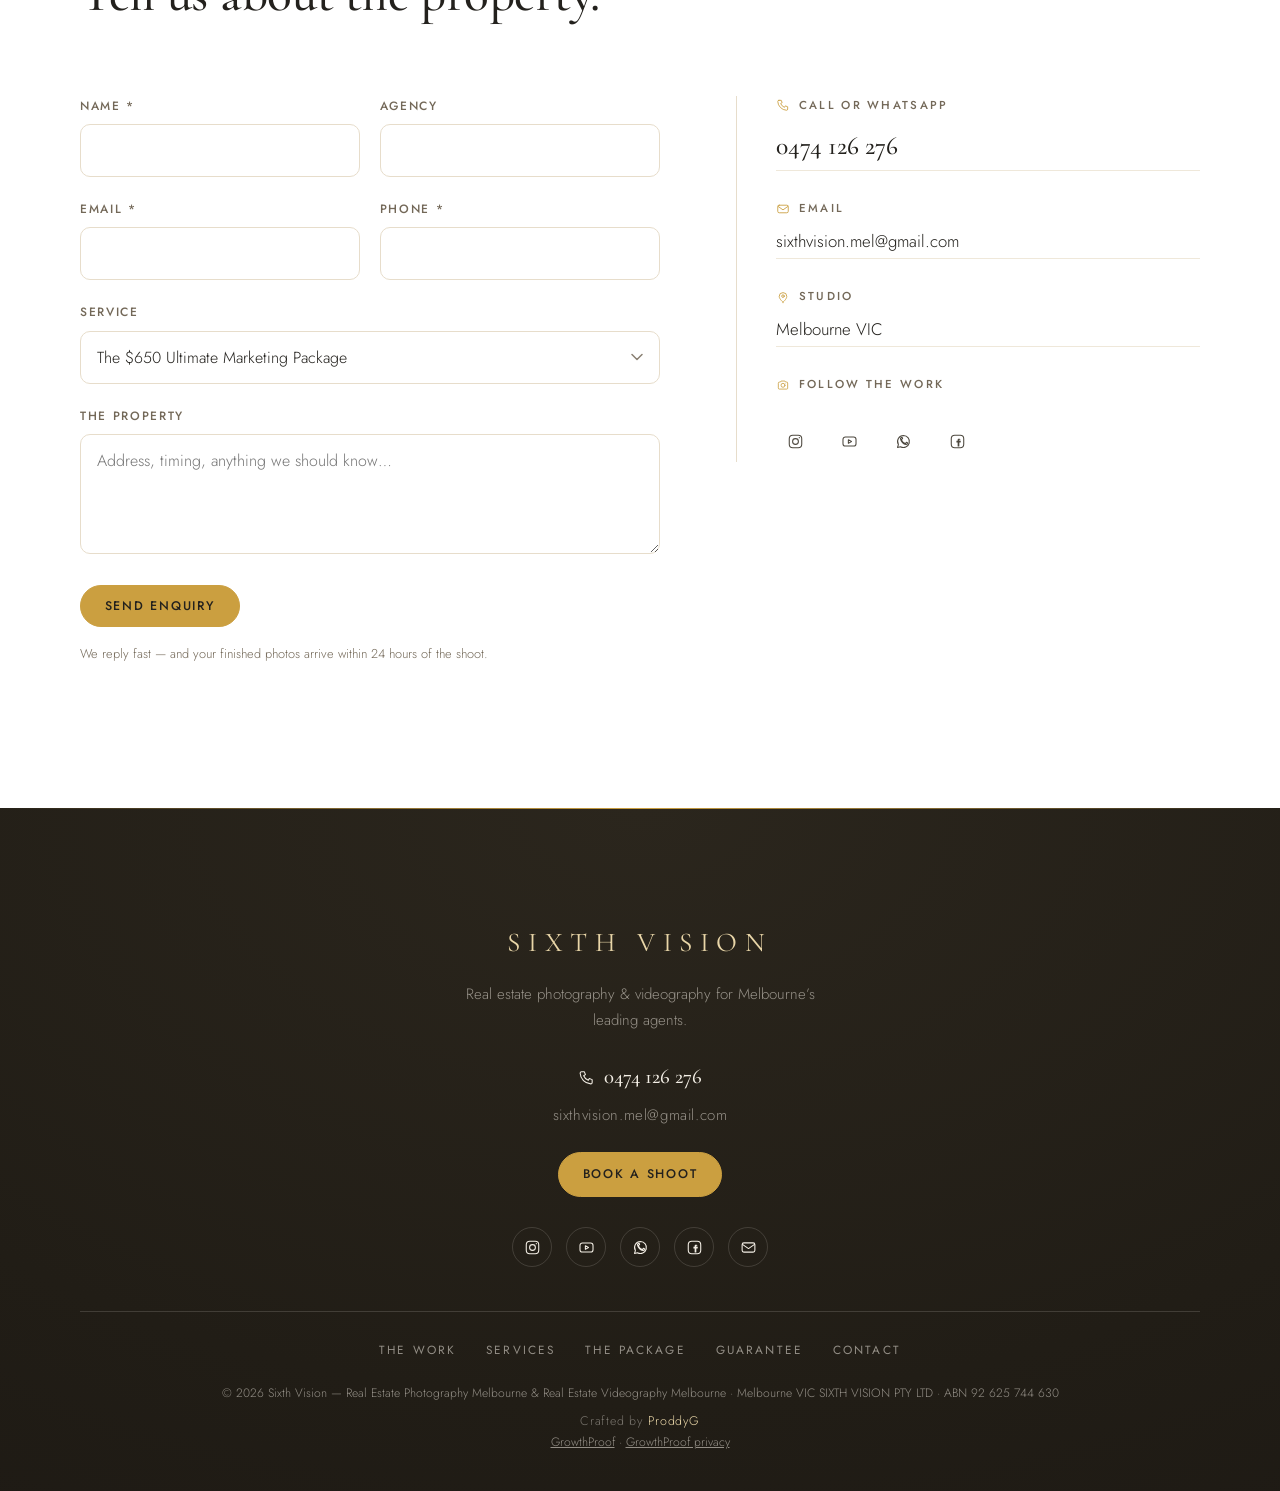
==== commit a76cf694: "SEO: strengthen residential-to-commercial intent handoff" ====
--- a/index.html
+++ b/index.html
@@ -245,6 +245,7 @@
   <section class="trust" aria-label="Agencies we work with">
     <div class="container">
       <p class="trust-caption">Trusted by 60+ agencies across Melbourne</p>
+      <p class="trust-caption">Commercial or industrial property? <a class="link-gold" href="https://sixthvisioncommercial.com.au/commercial-property-photography-melbourne/?utm_source=sixthvision.com.au&amp;utm_medium=referral&amp;utm_campaign=residential_commercial_handoff" data-commercial-handoff>Commercial property photography Melbourne &rarr;</a></p>
     </div>
     <div class="marquee reveal">
       <div class="marquee-track">
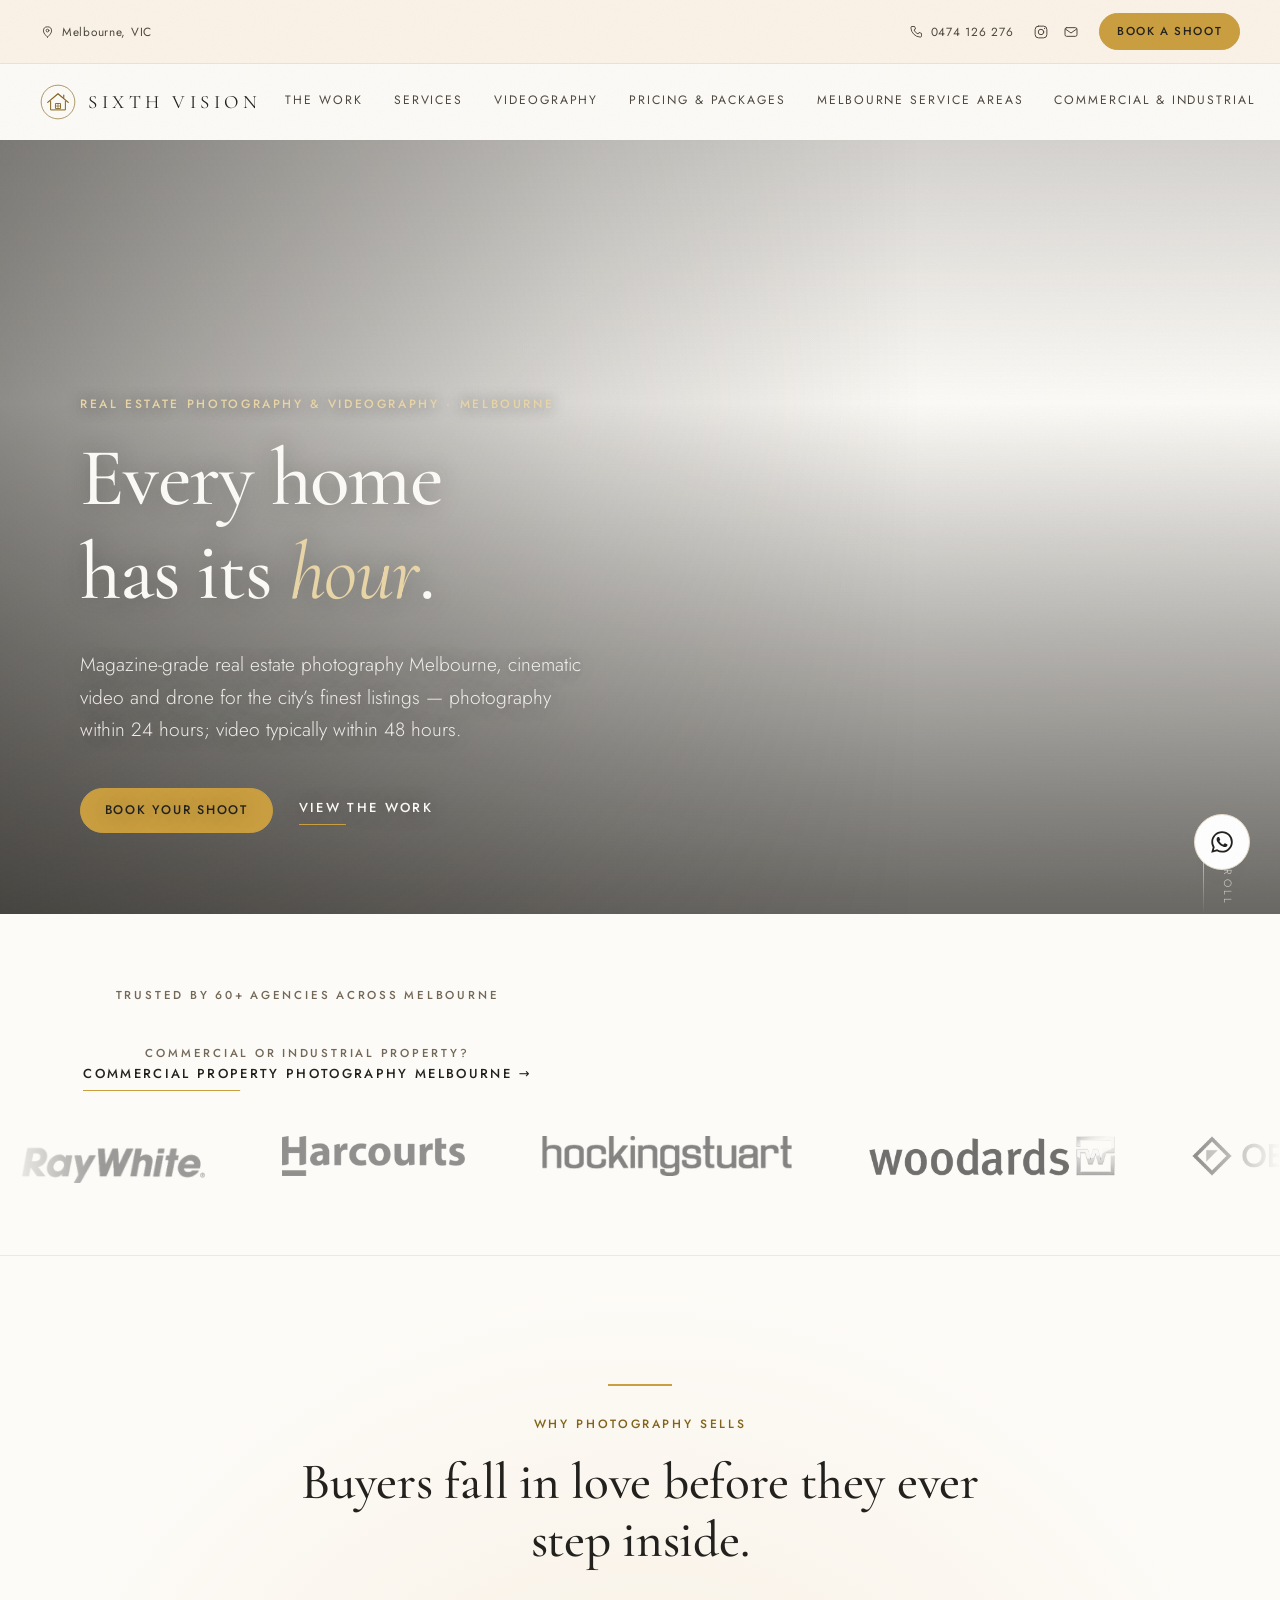
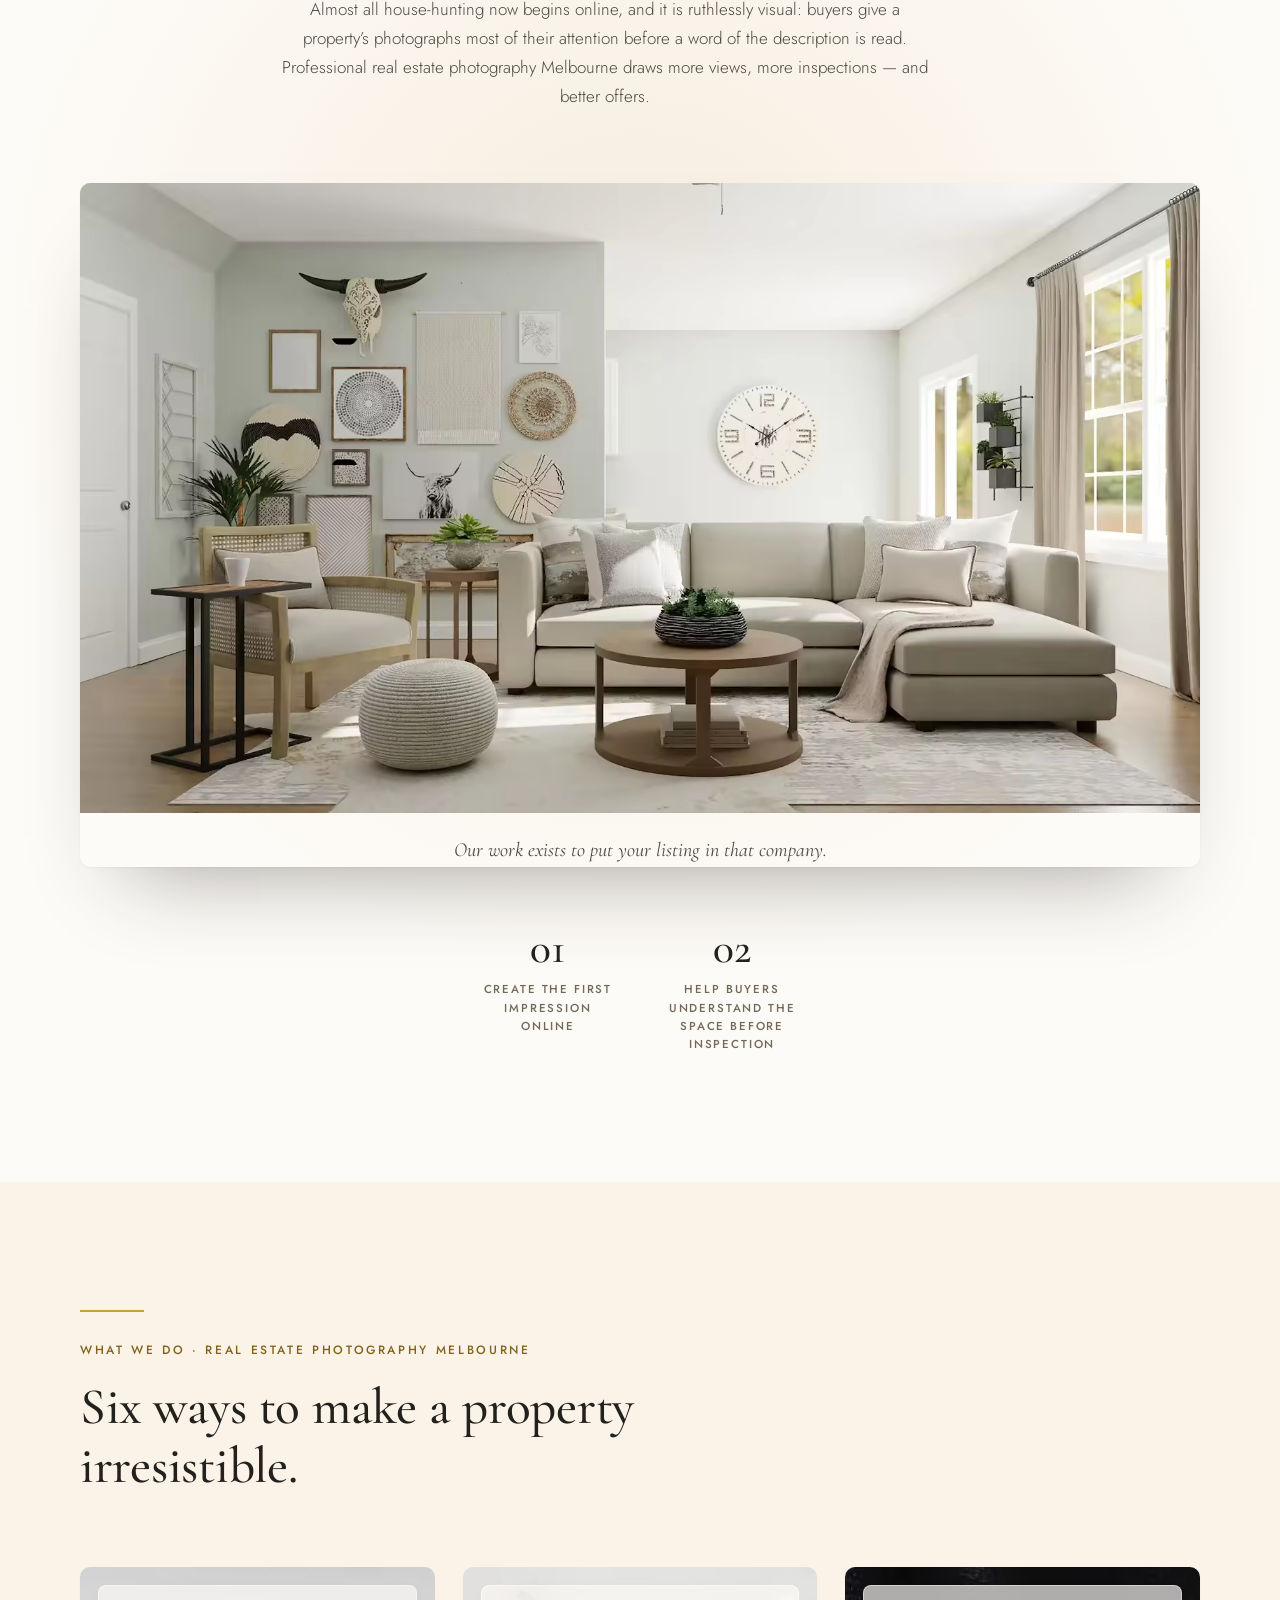
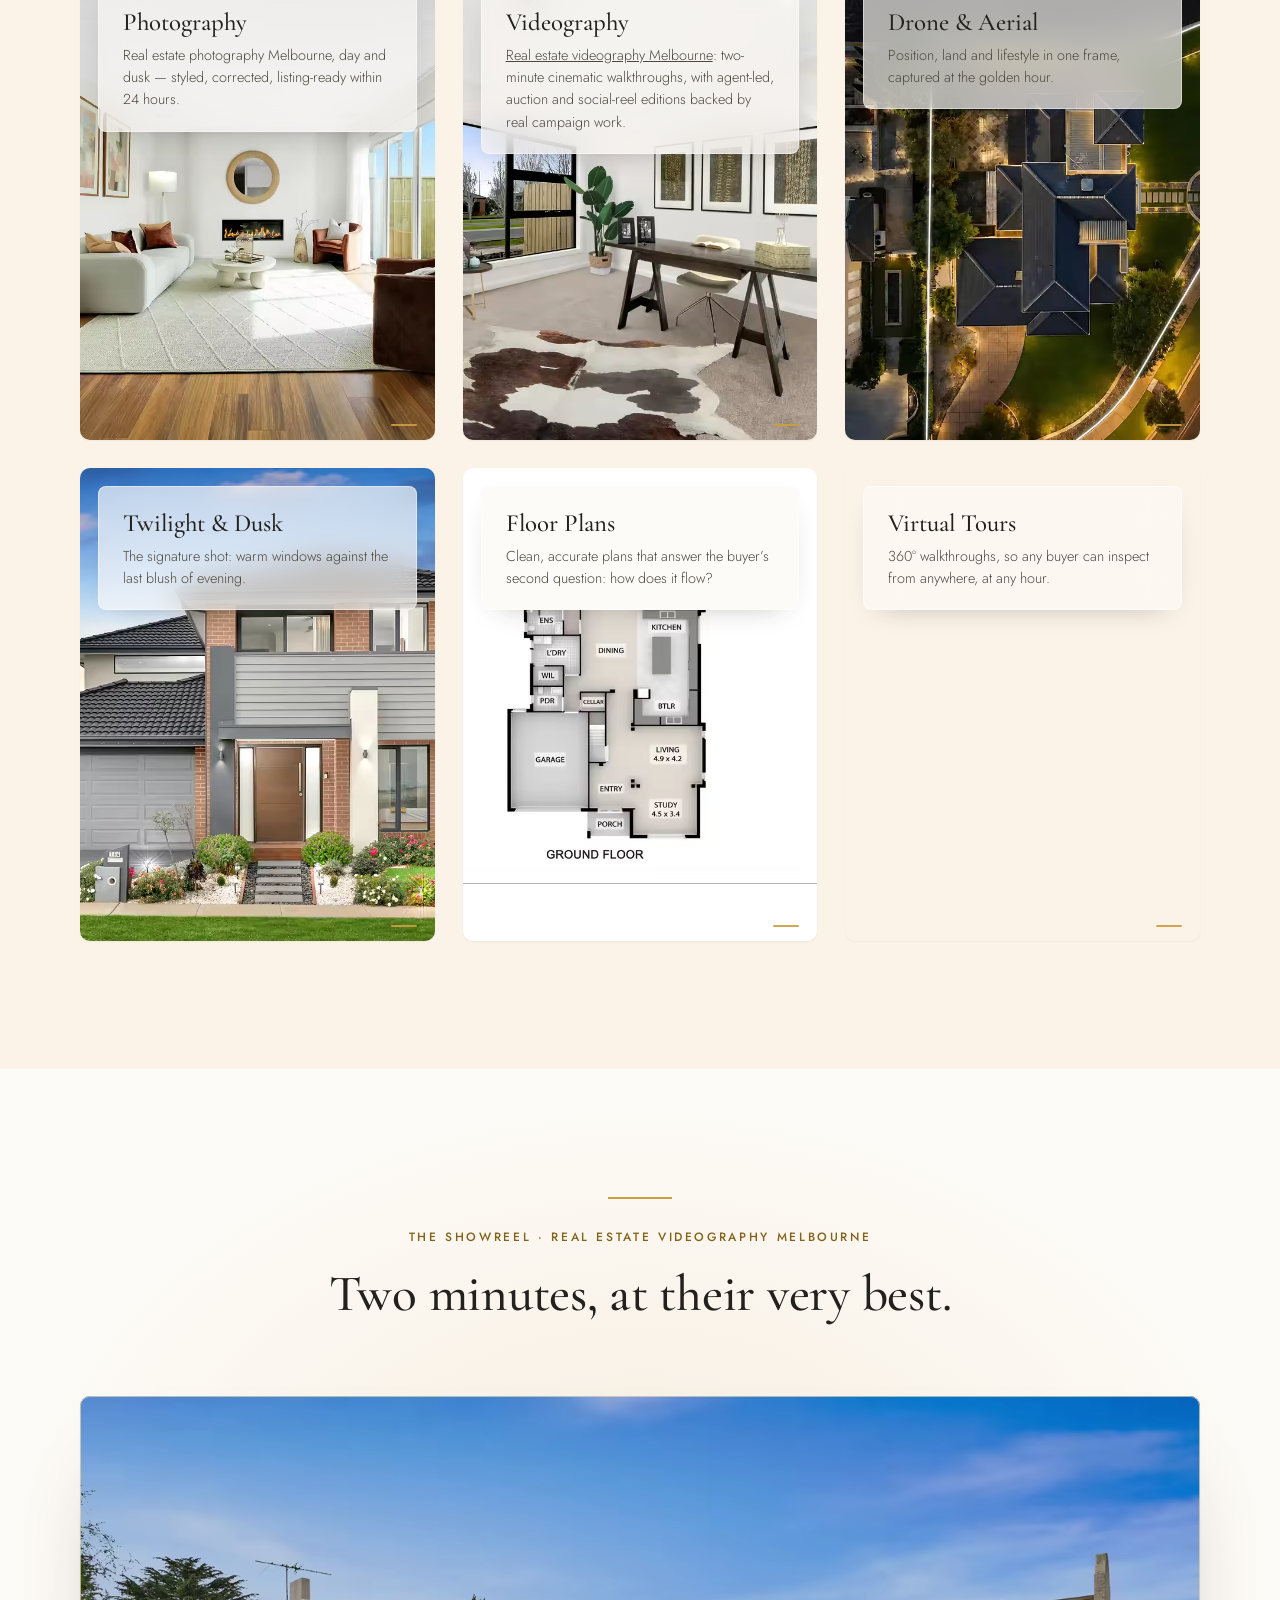
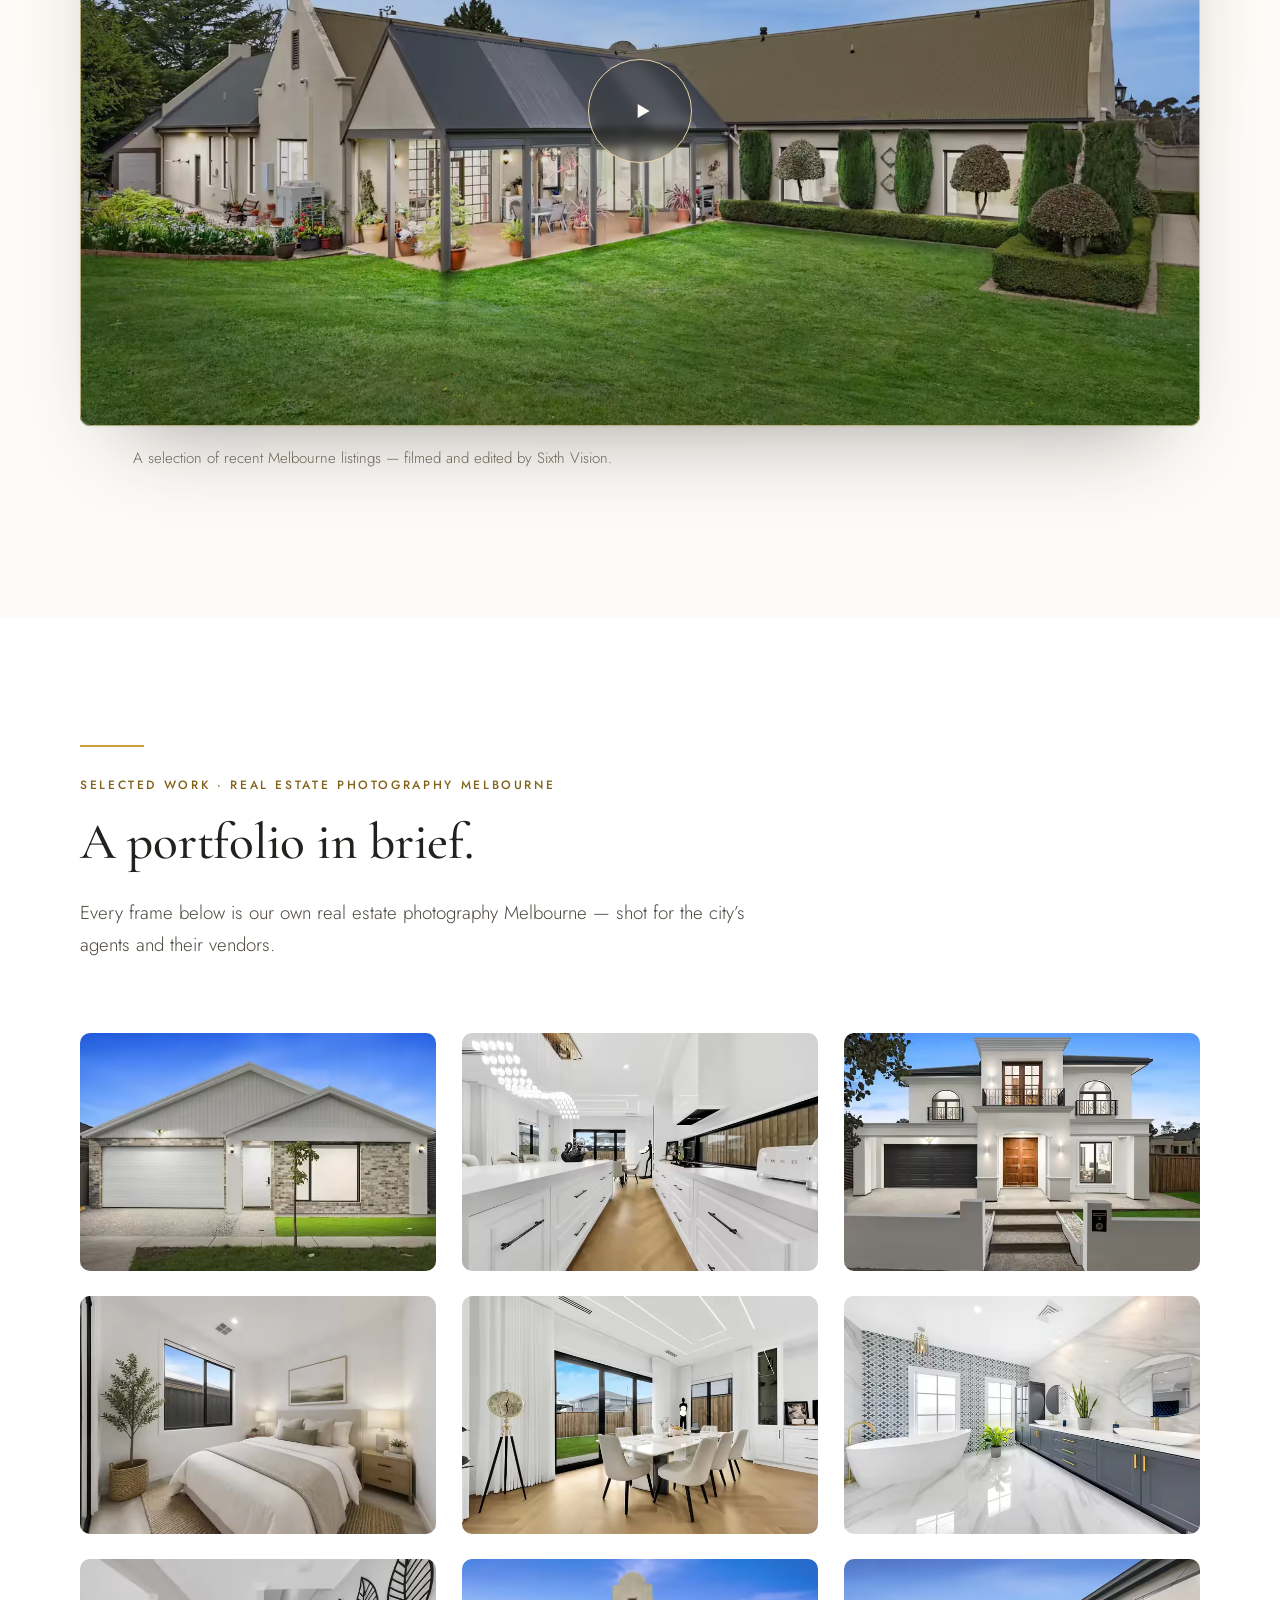
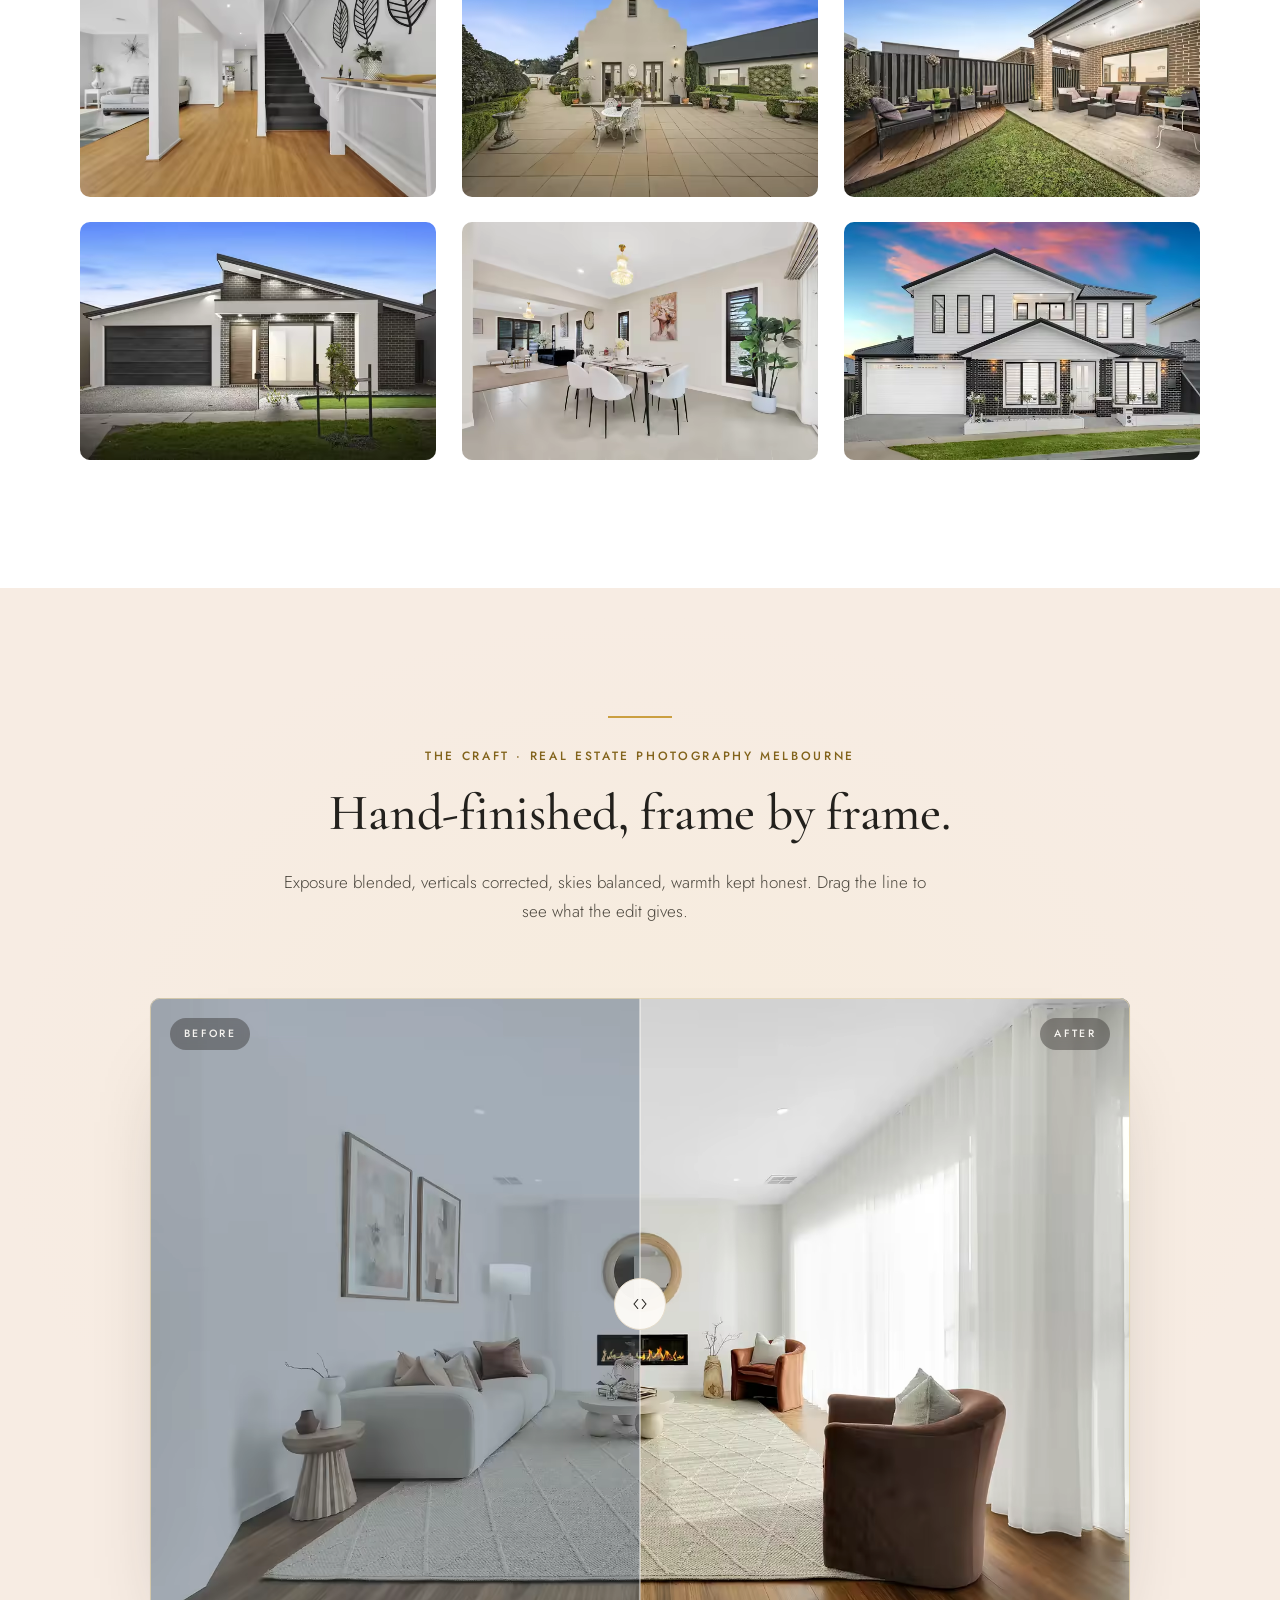
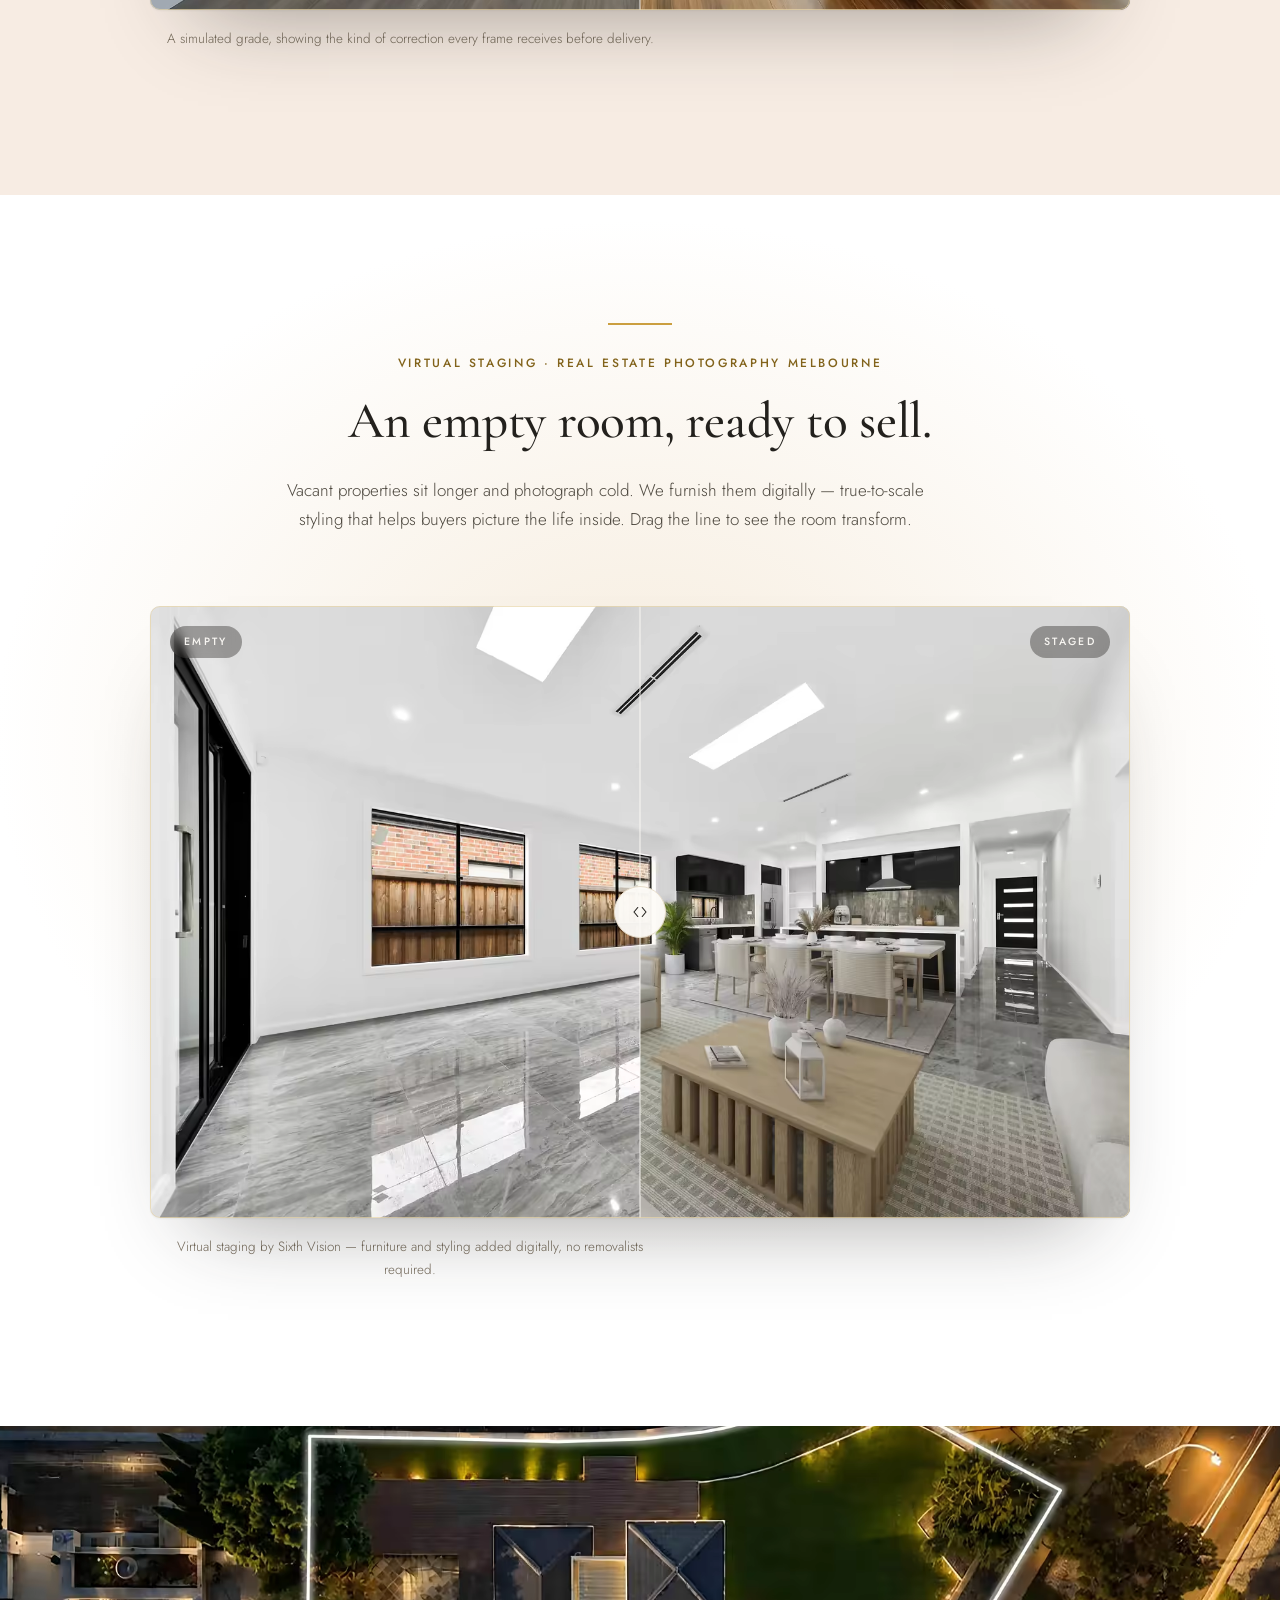
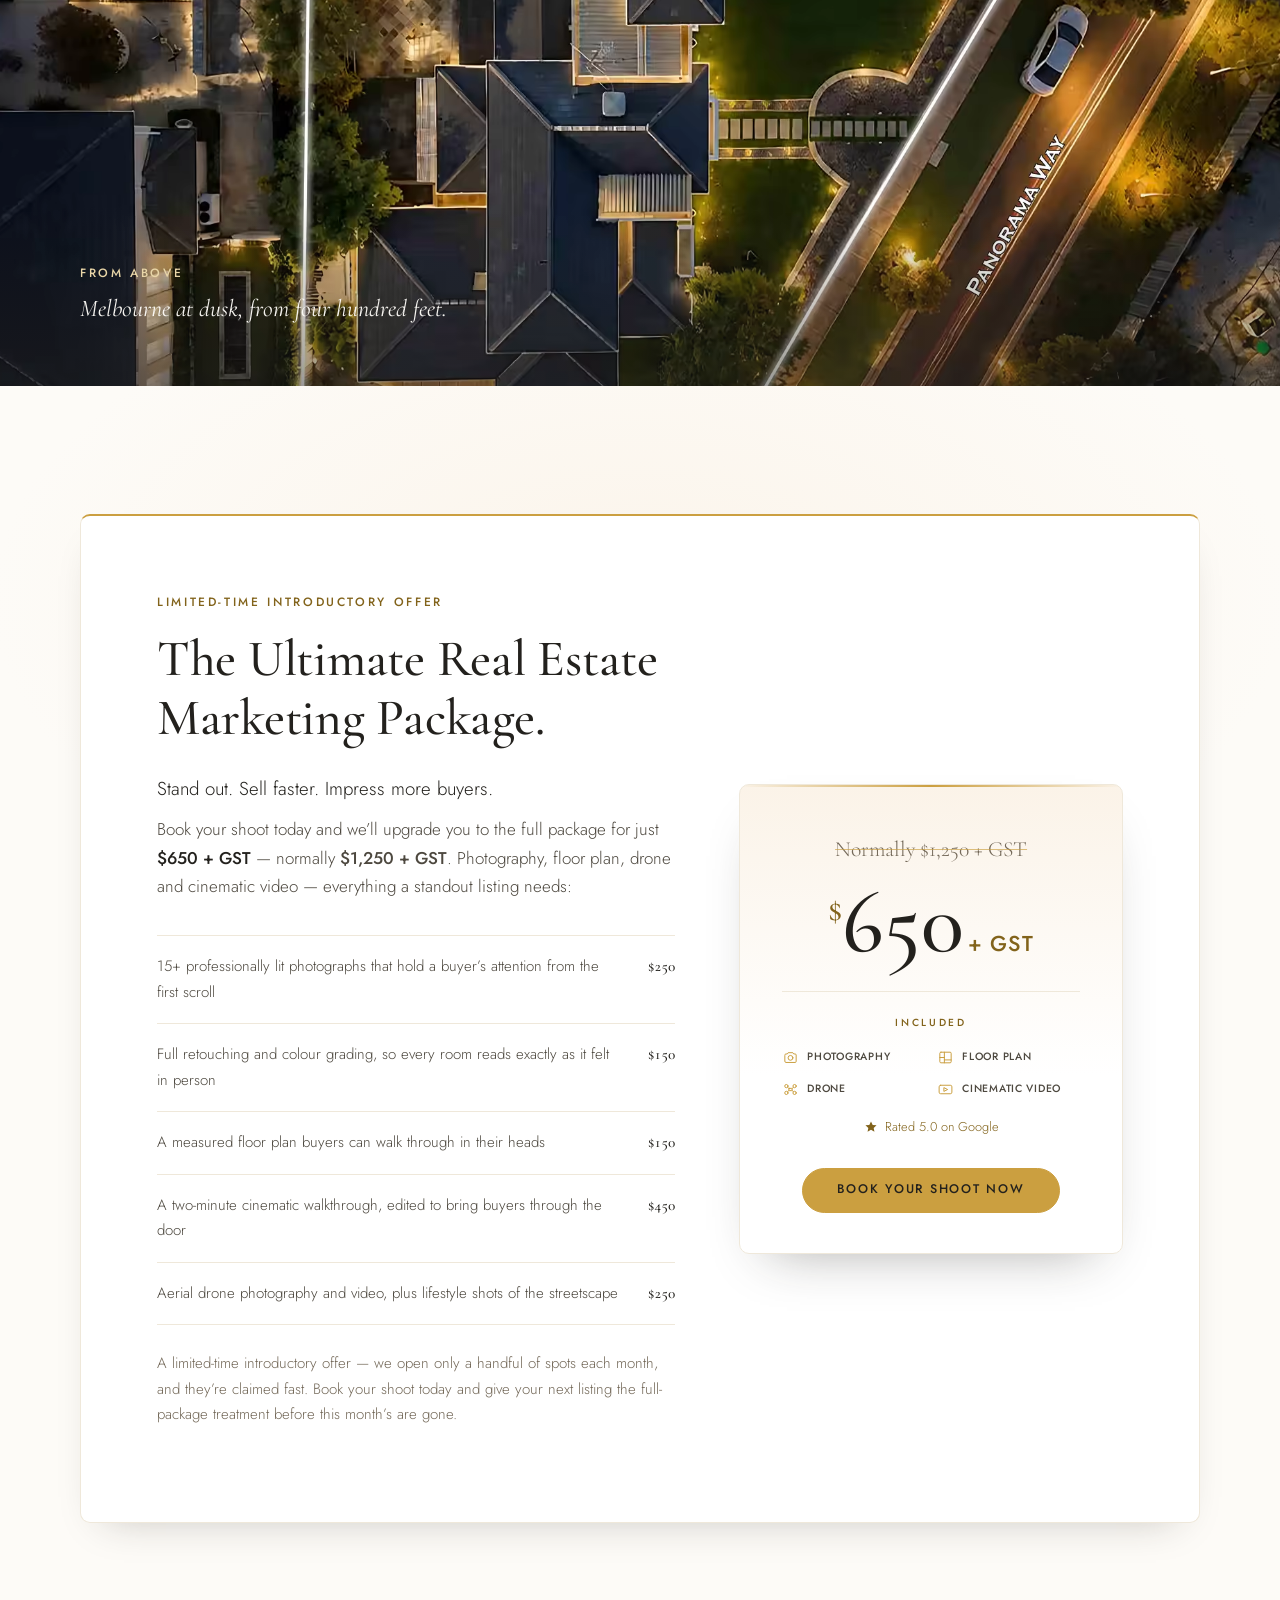
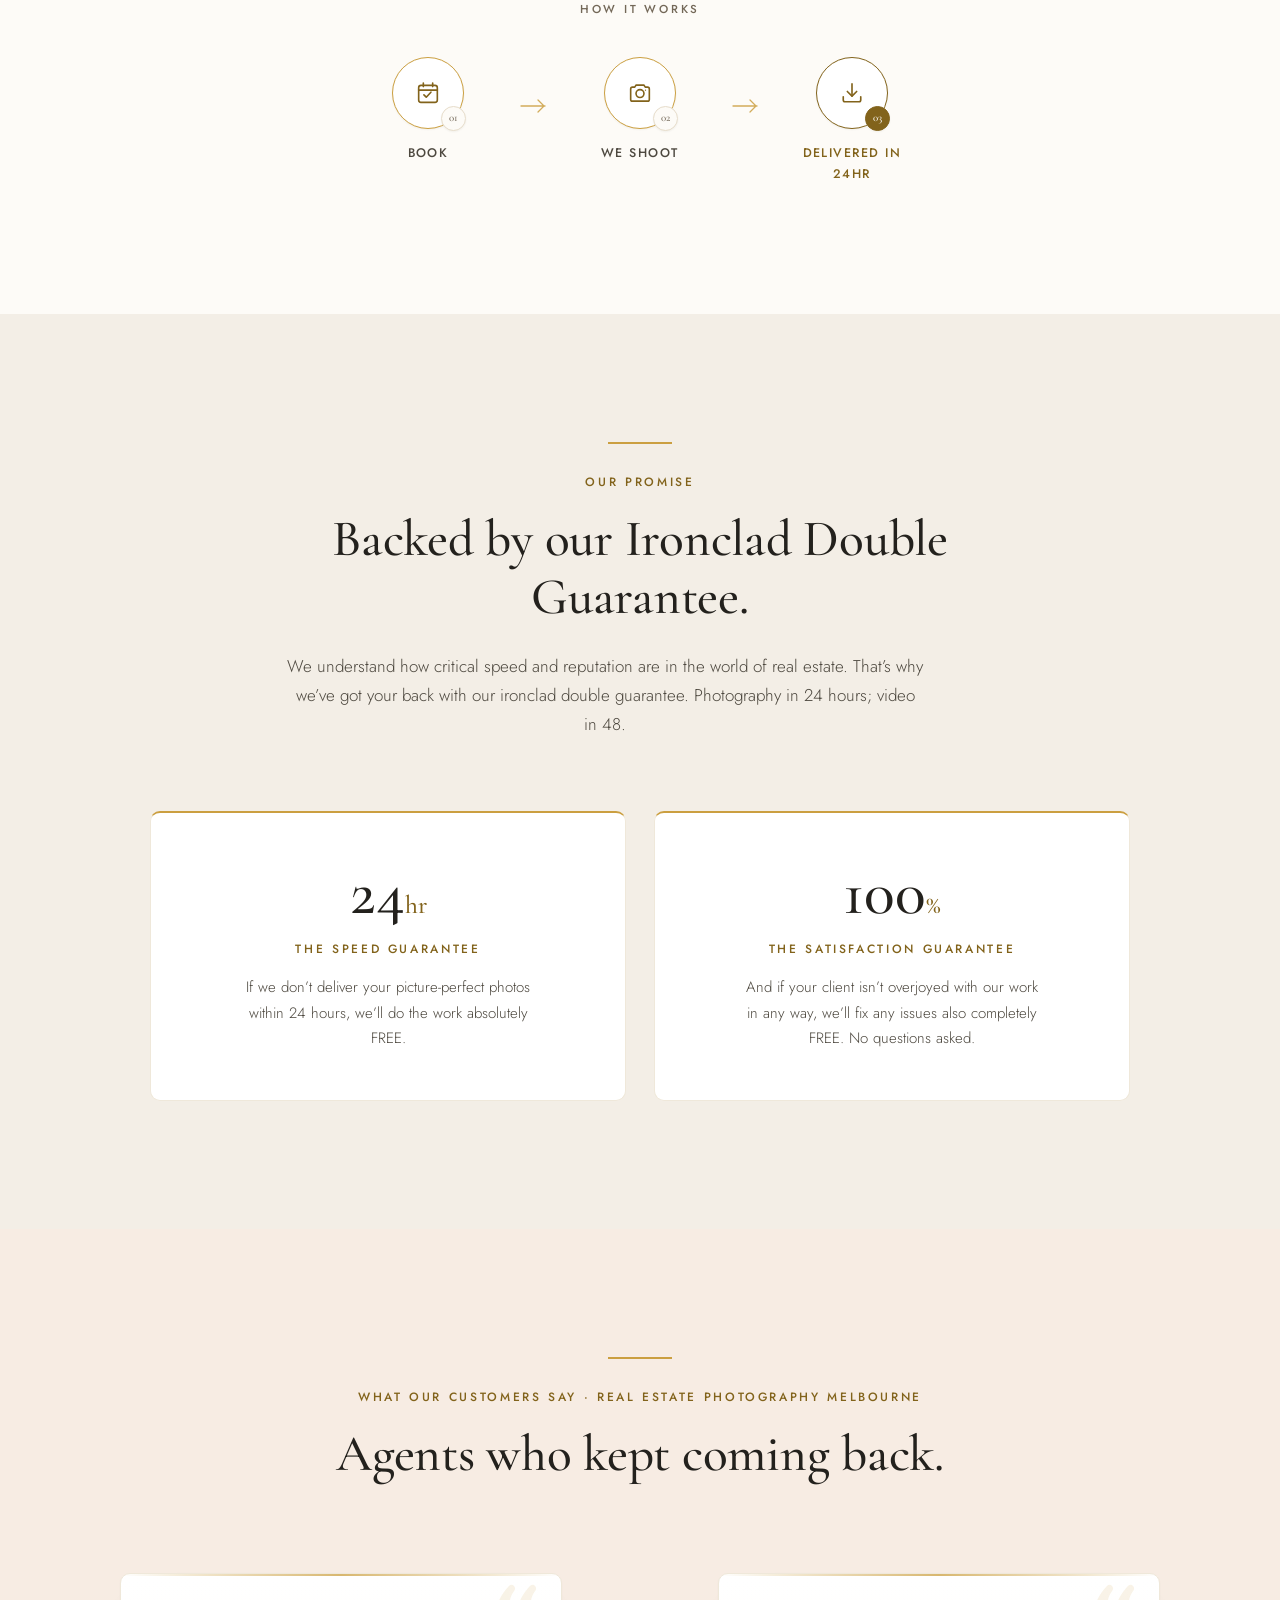
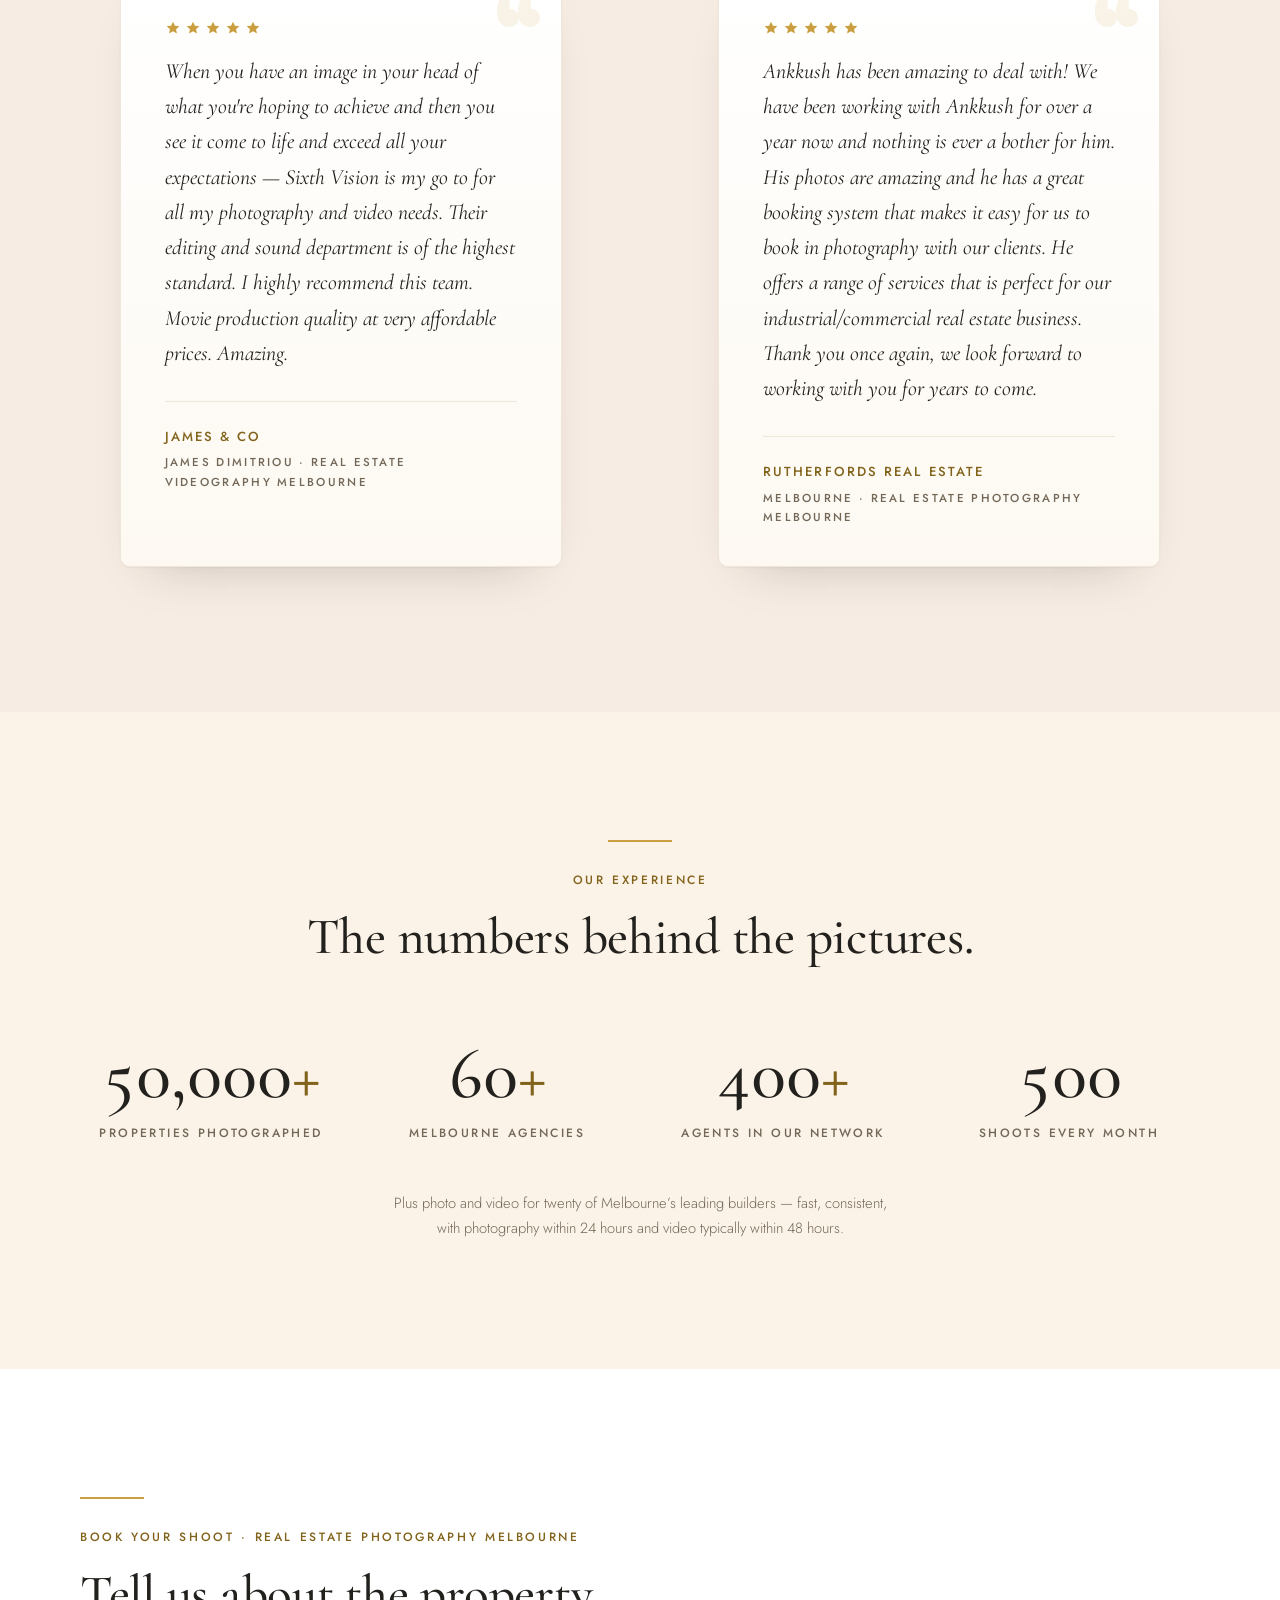
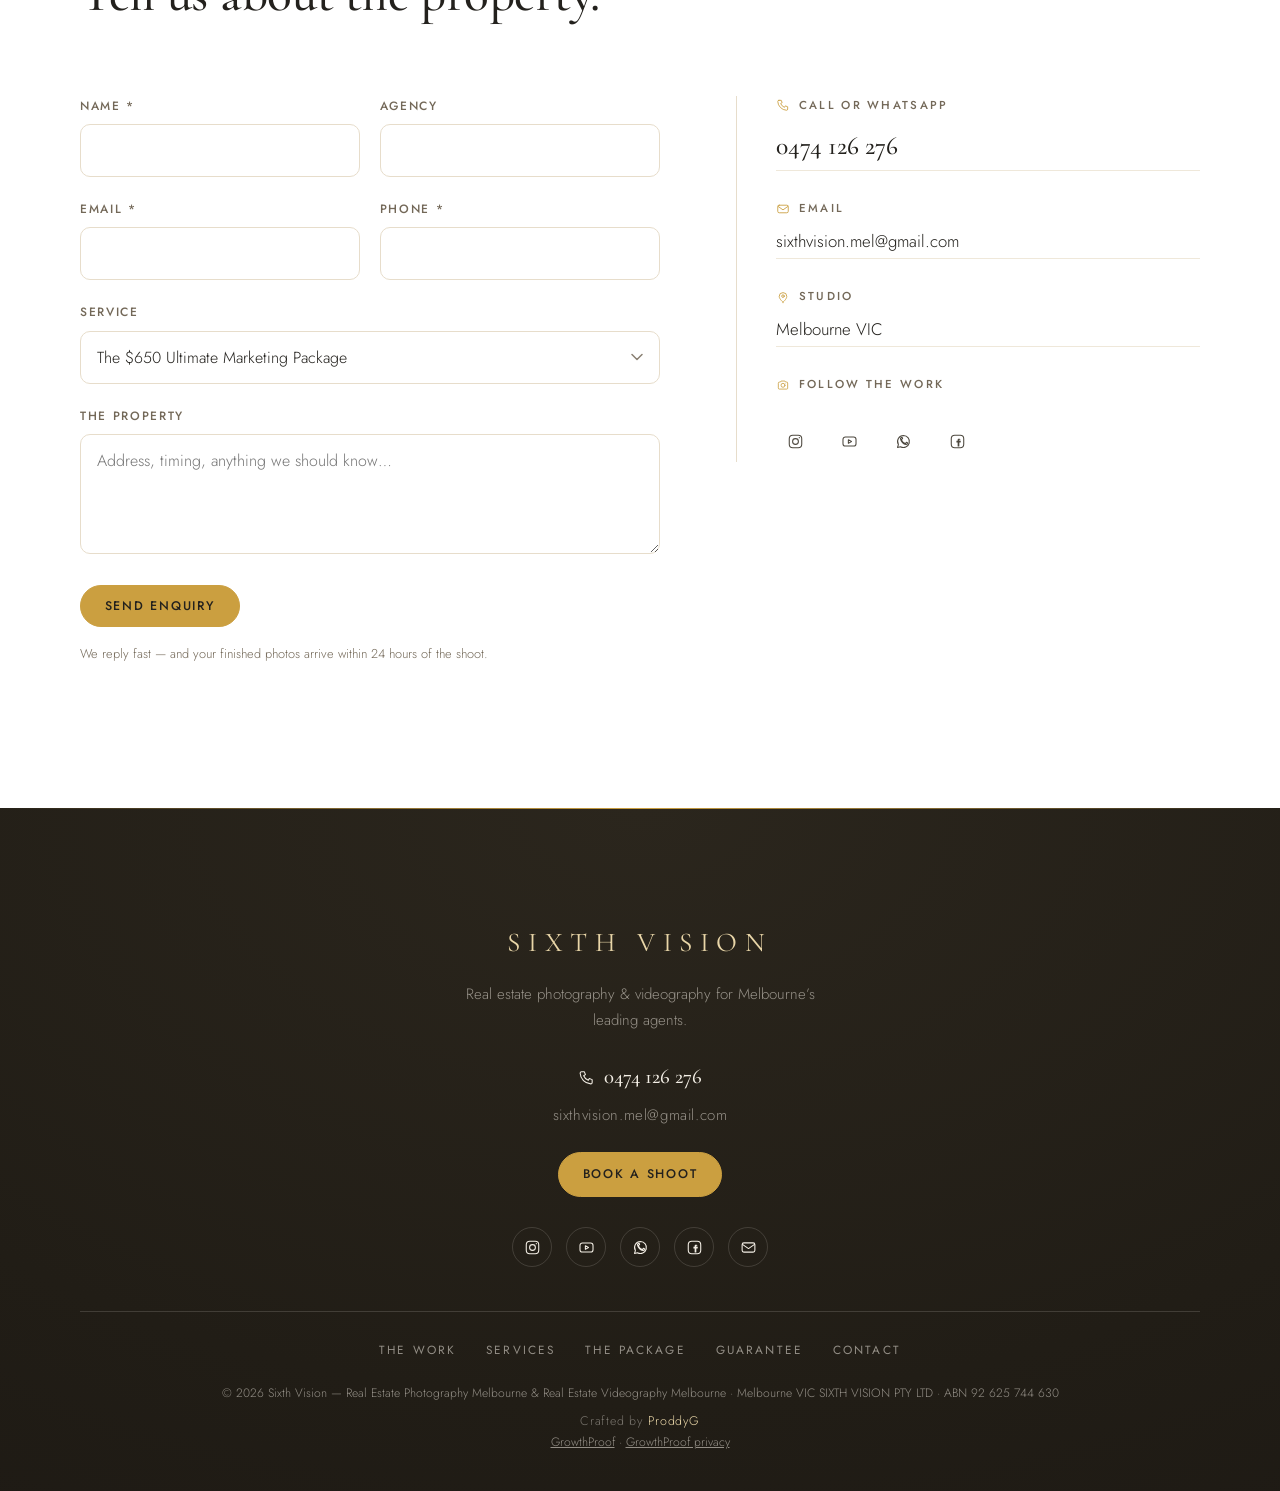
==== commit 51c3ea48: "Add VideoObject creator identity for 2026 Search support" ====
--- a/index.html
+++ b/index.html
@@ -97,6 +97,7 @@
       "contentUrl": "https://sixthvision.com.au/assets/video/showreel.mp4",
       "uploadDate": "2026-07-16",
       "duration": "PT1M12S",
+      "creator": { "@id": "https://sixthvision.com.au/#business" },
       "publisher": { "@id": "https://sixthvision.com.au/#business" }
     },
     {
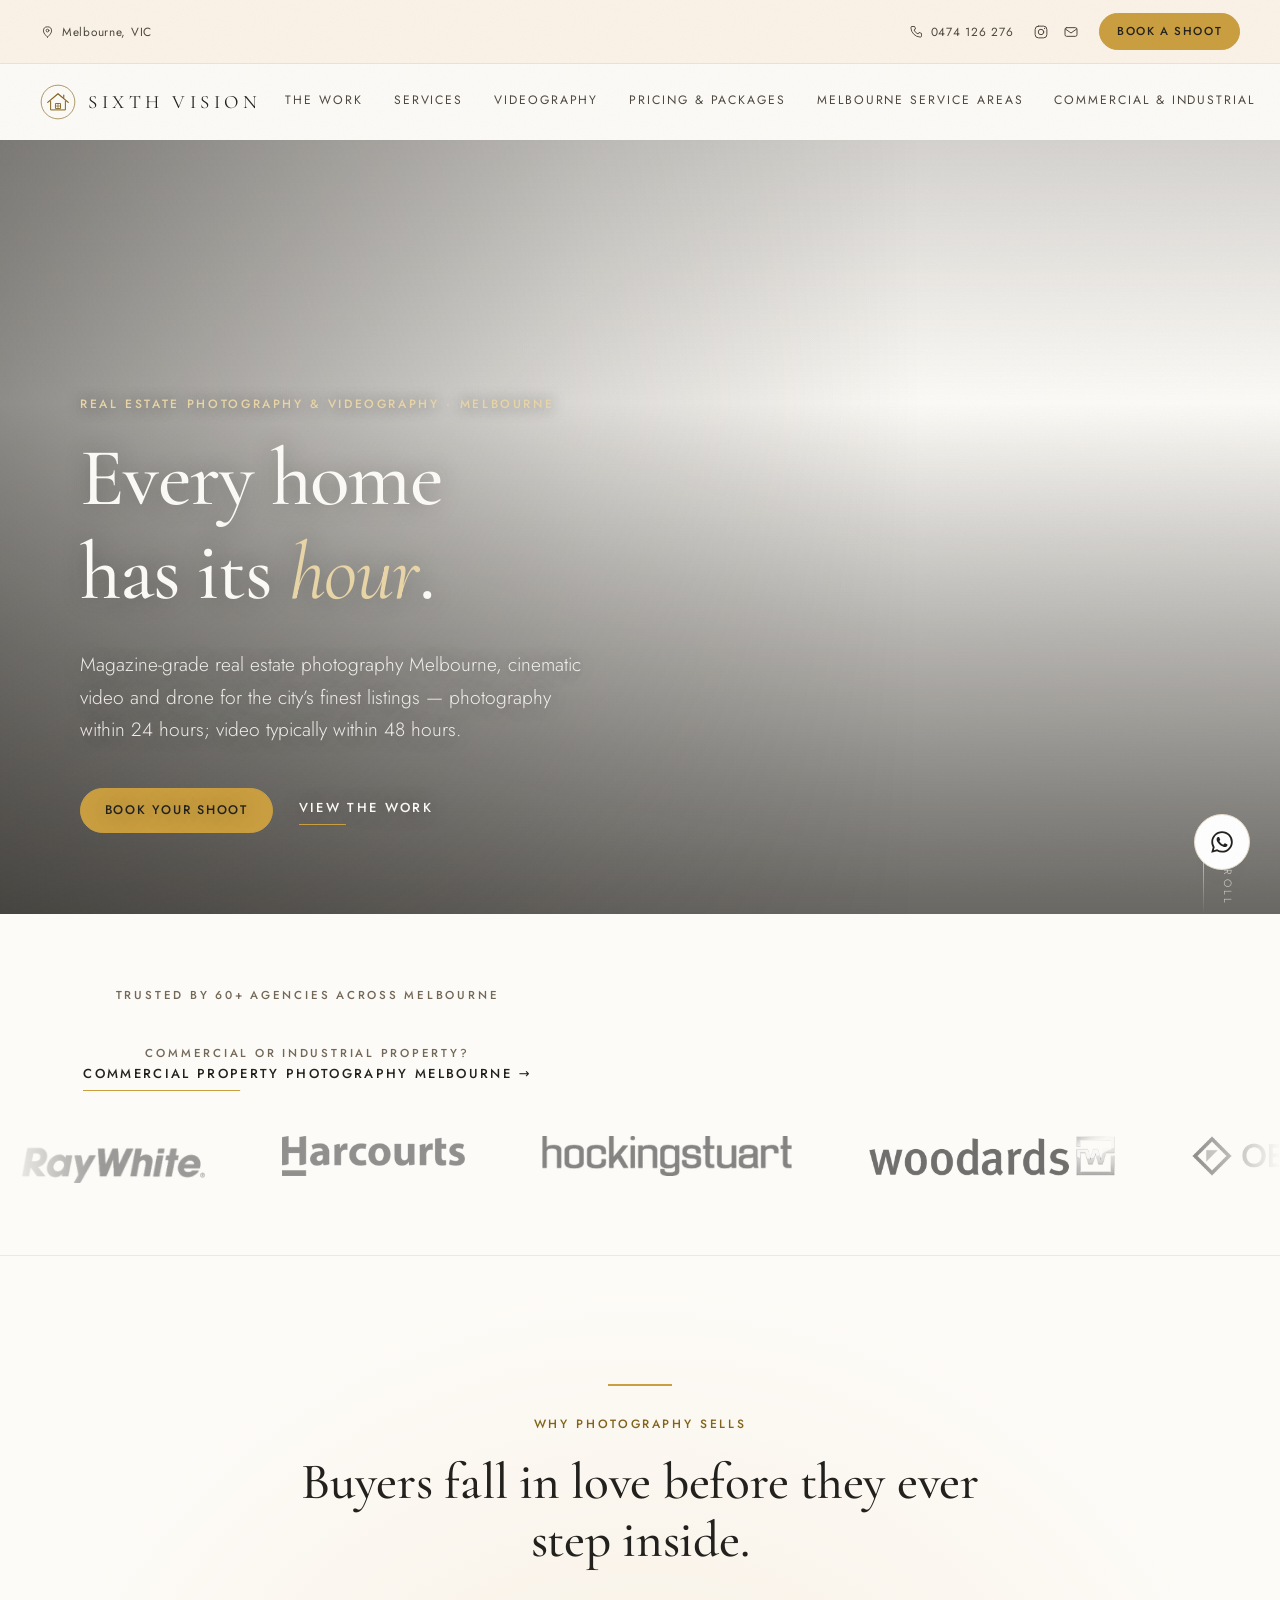
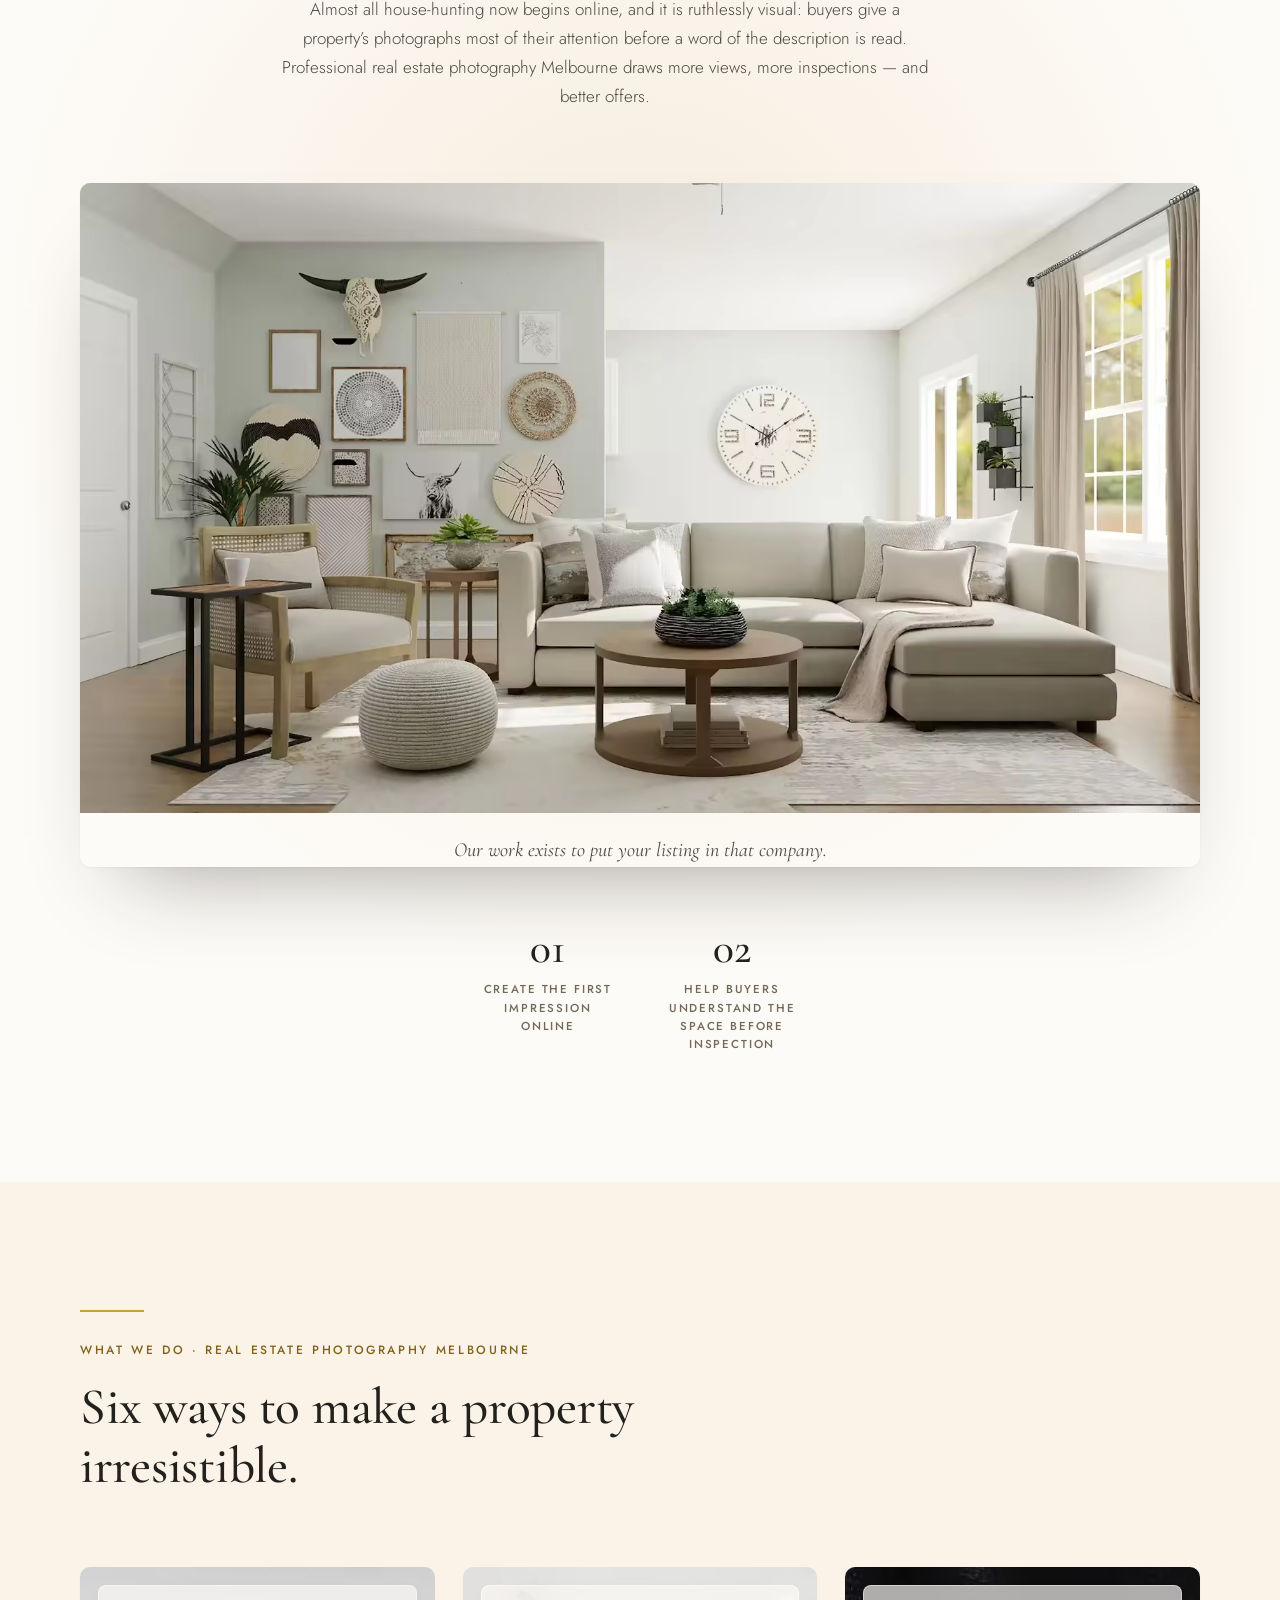
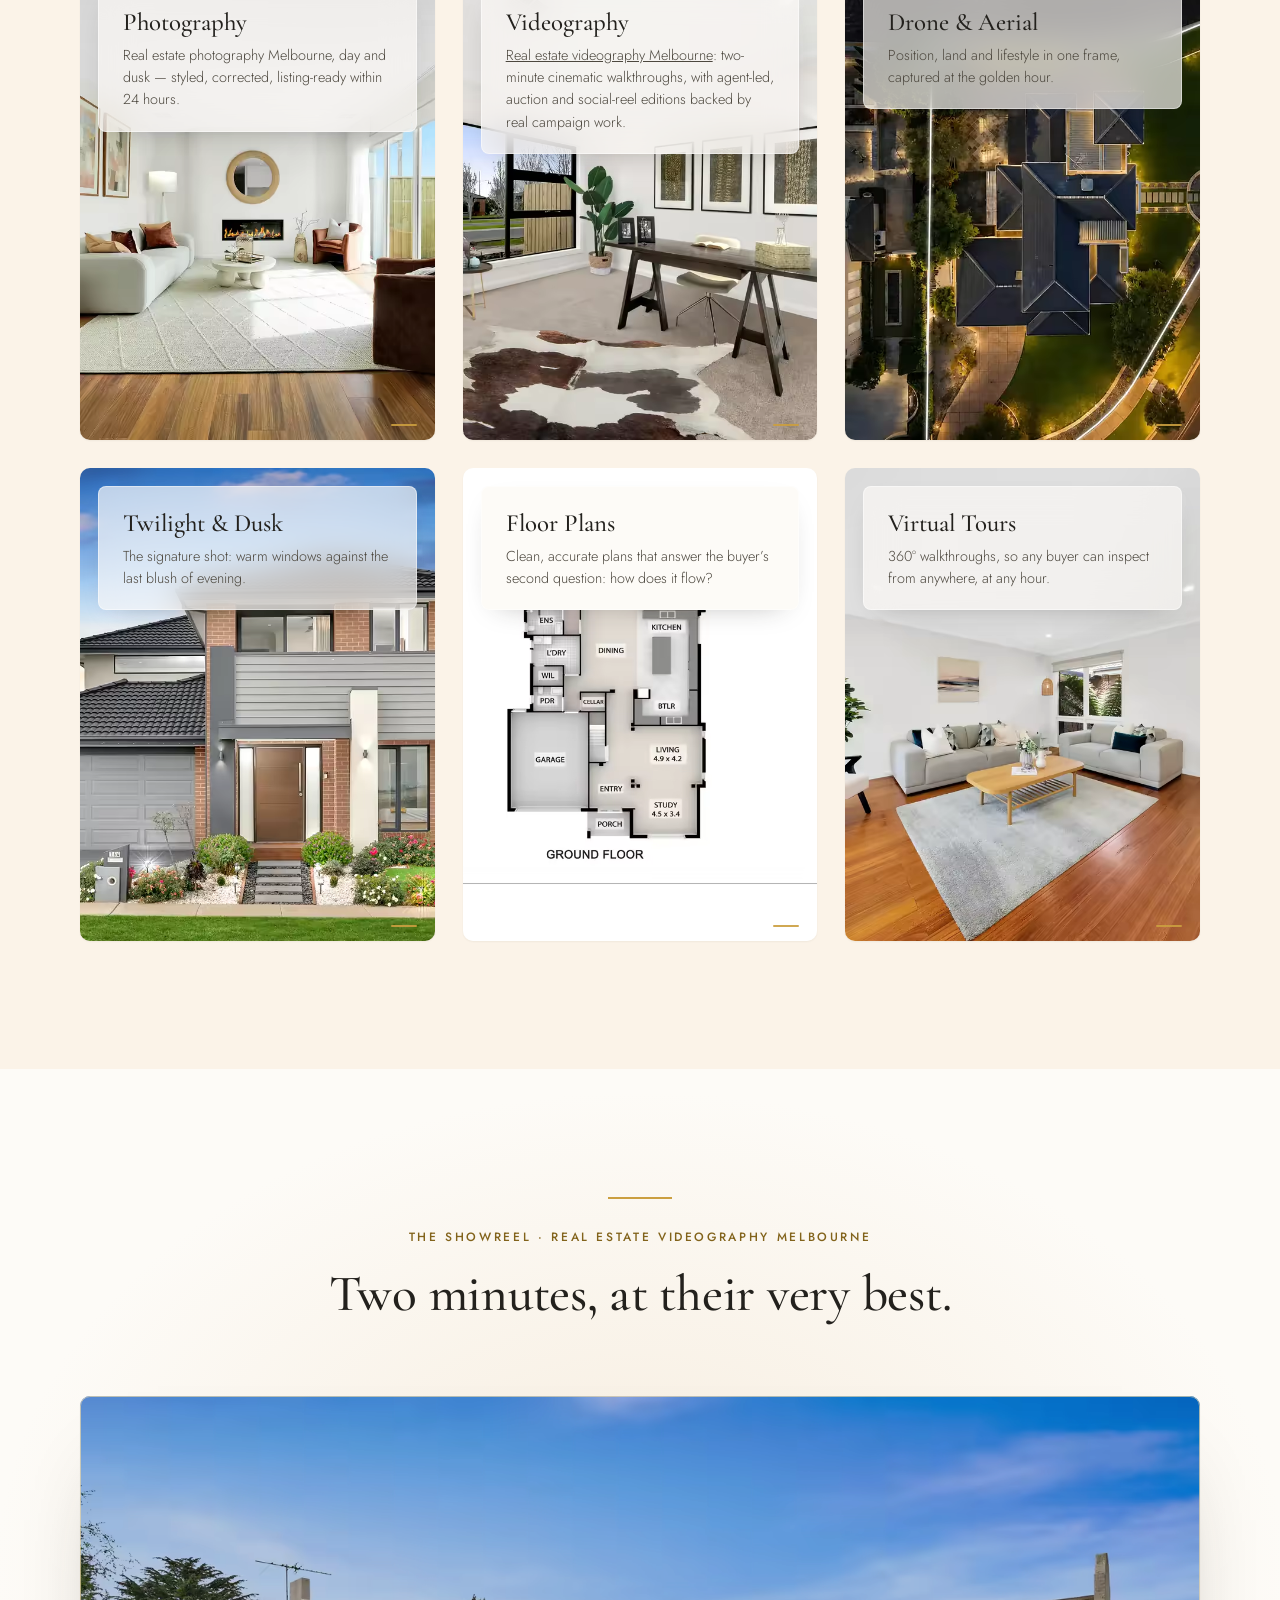
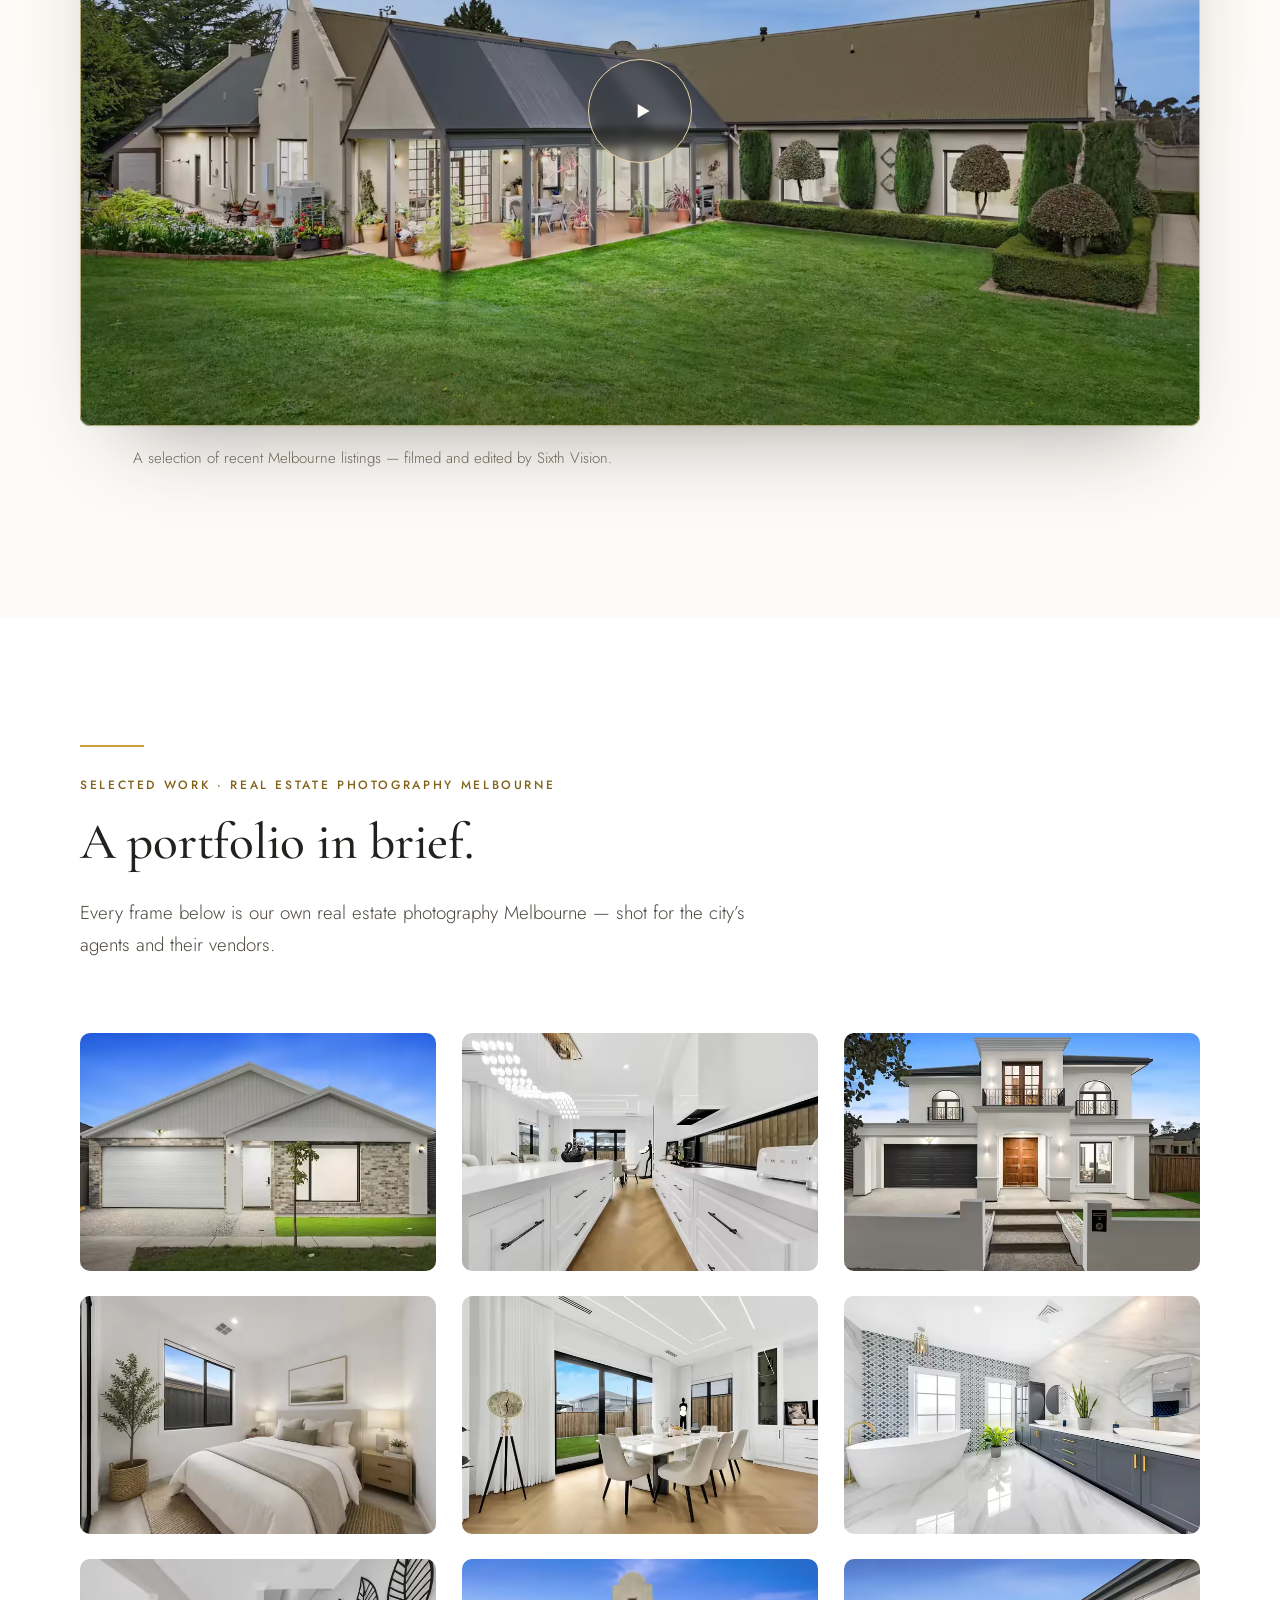
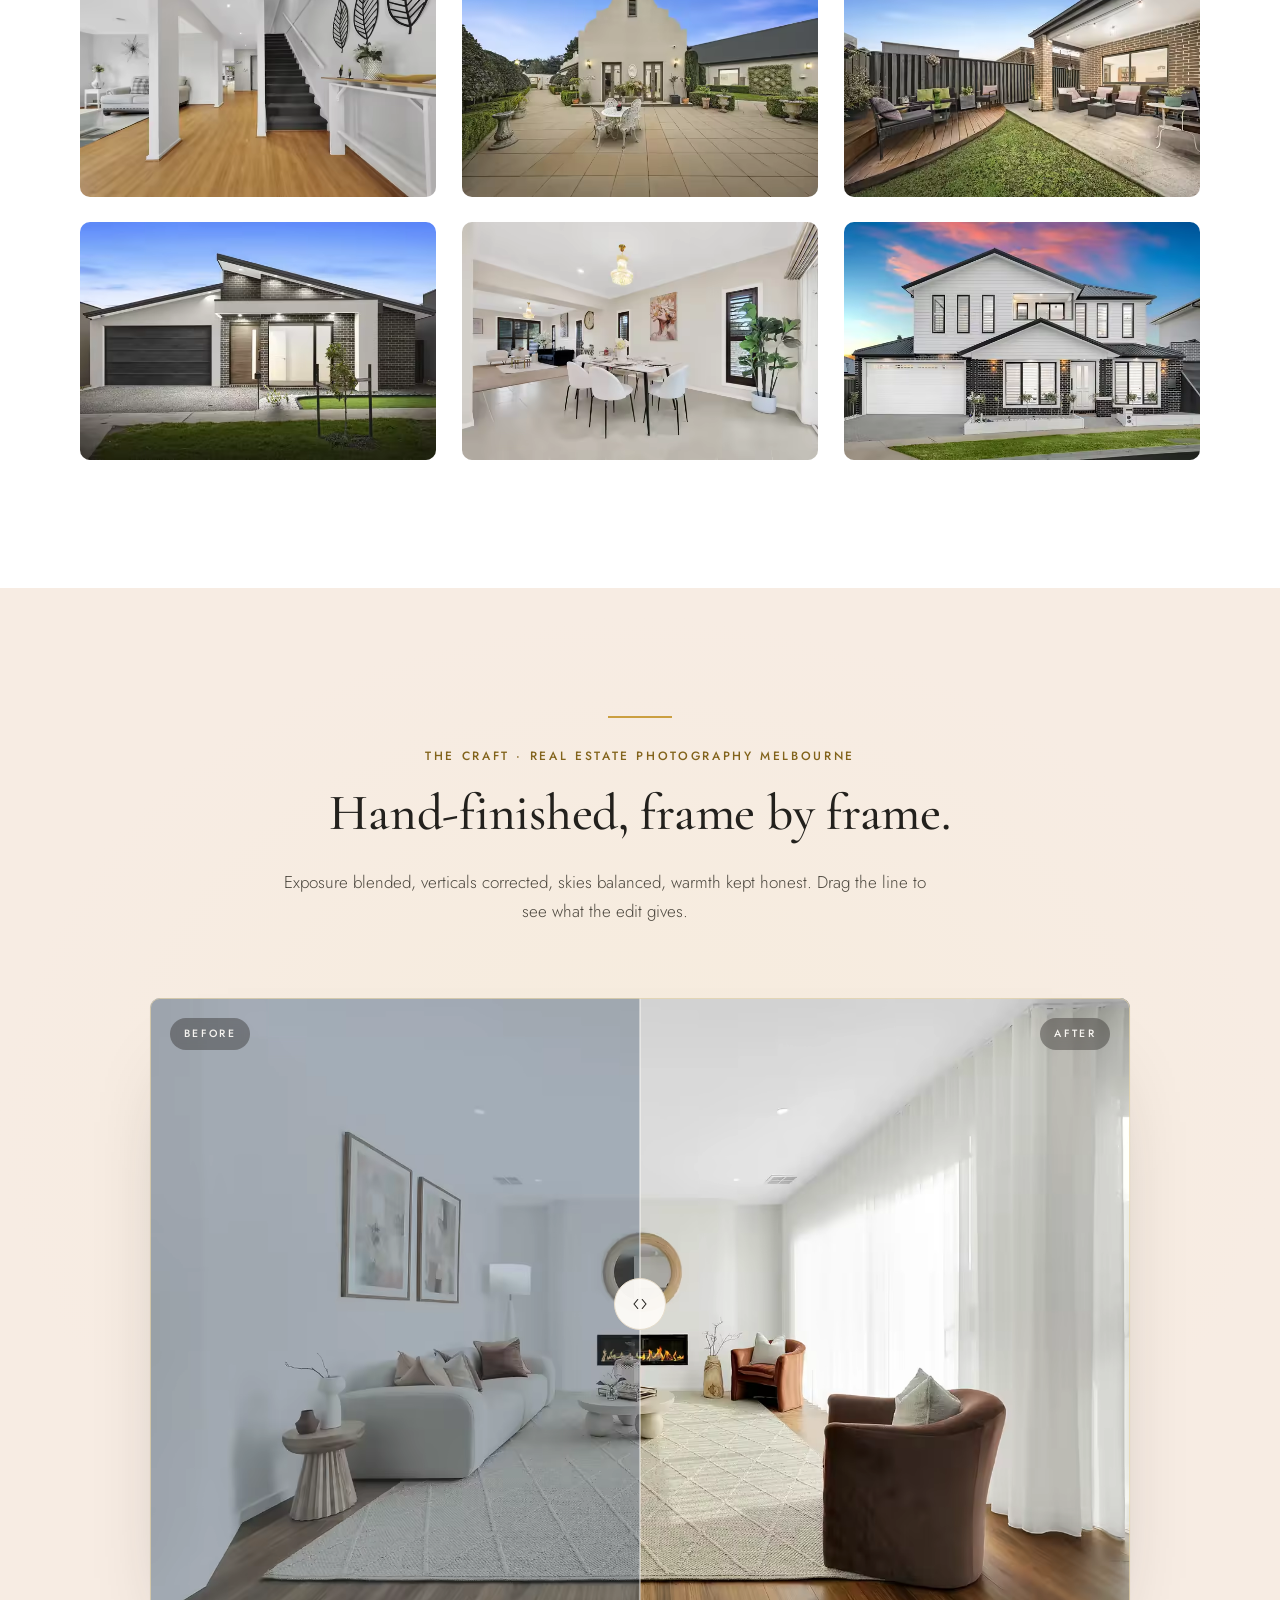
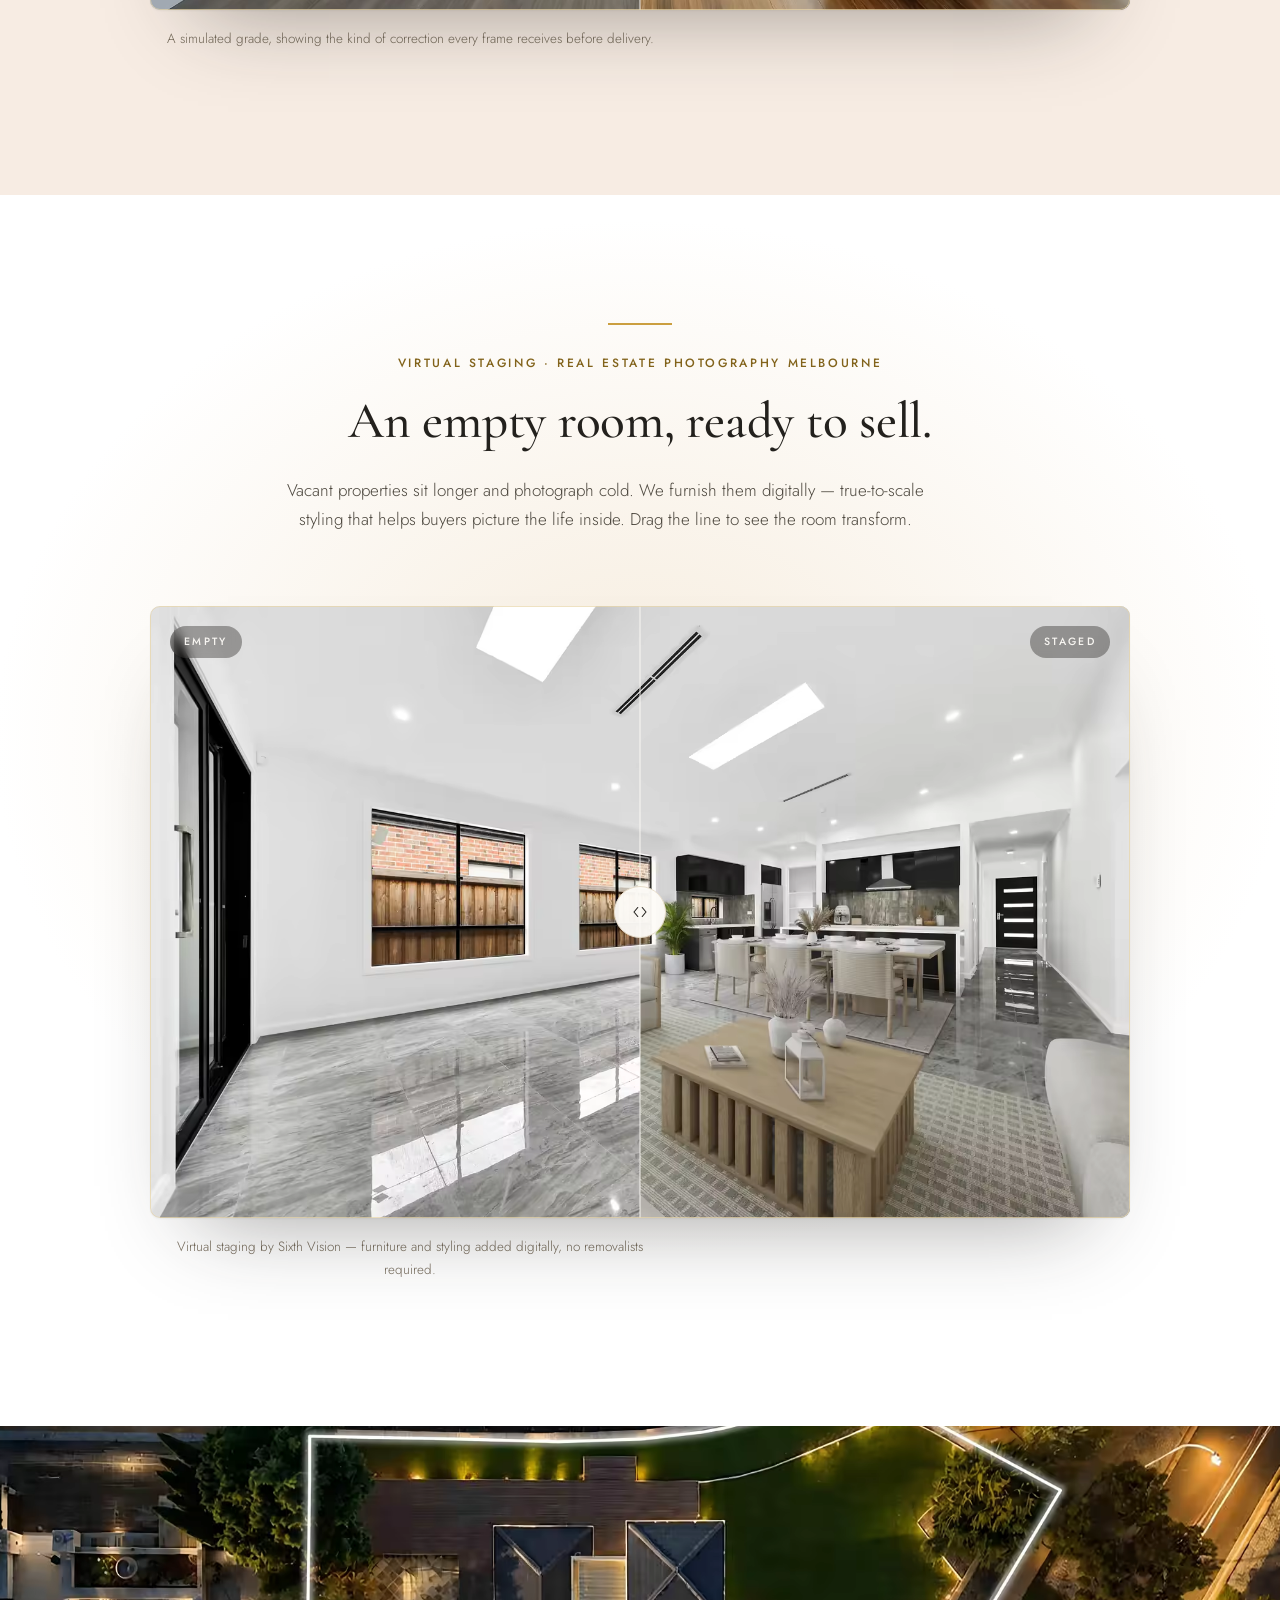
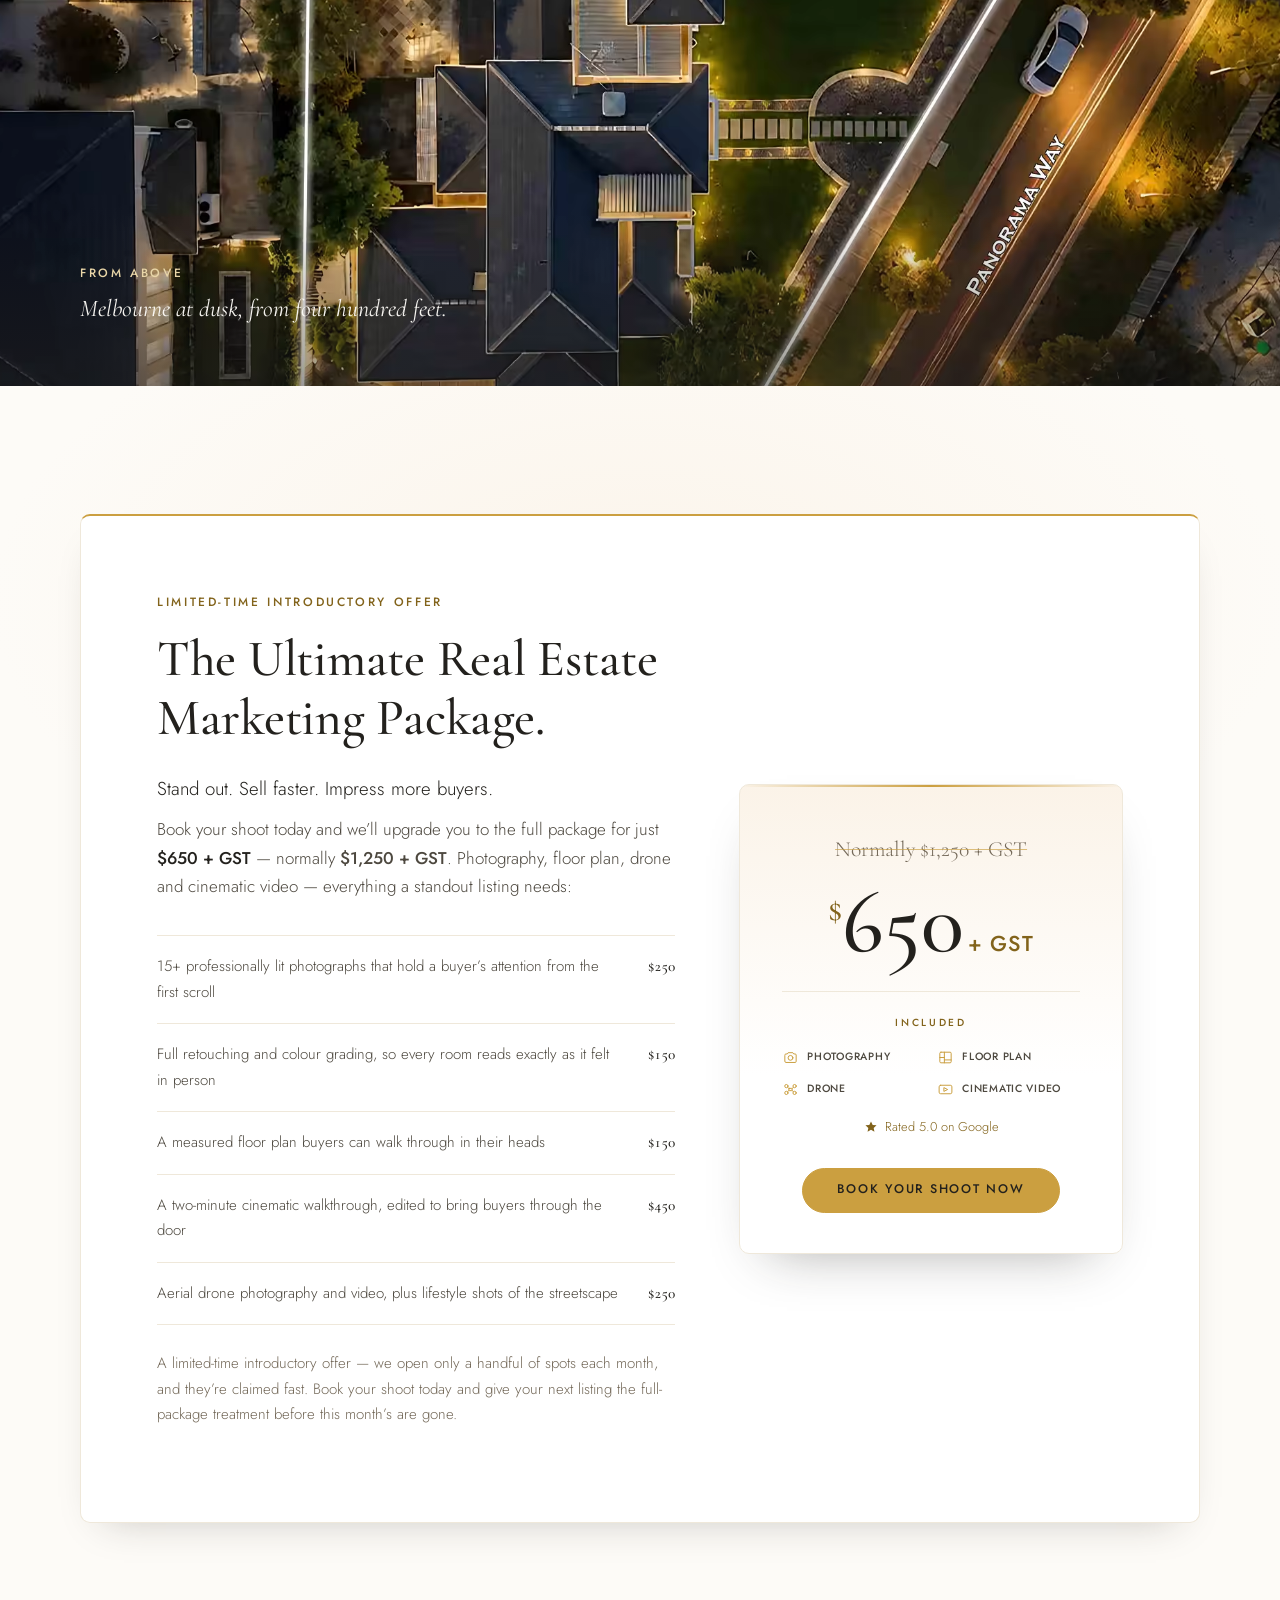
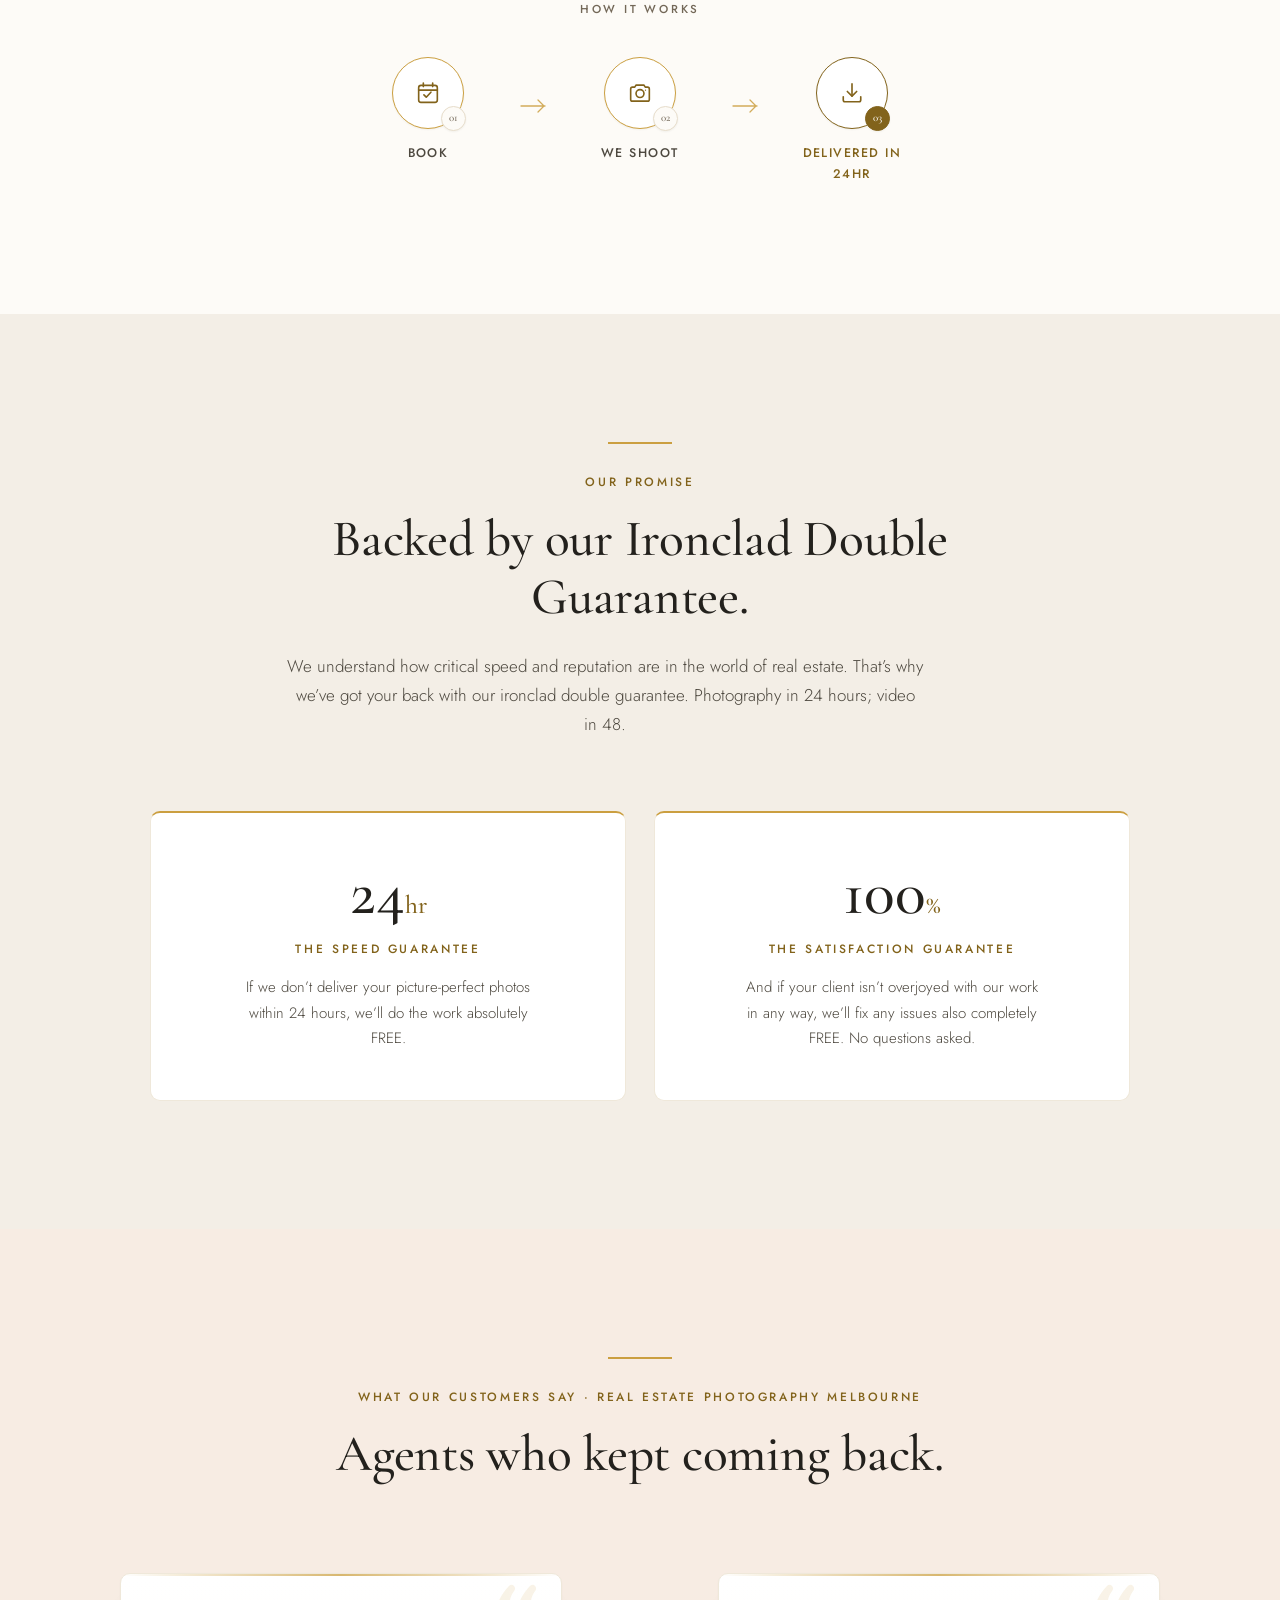
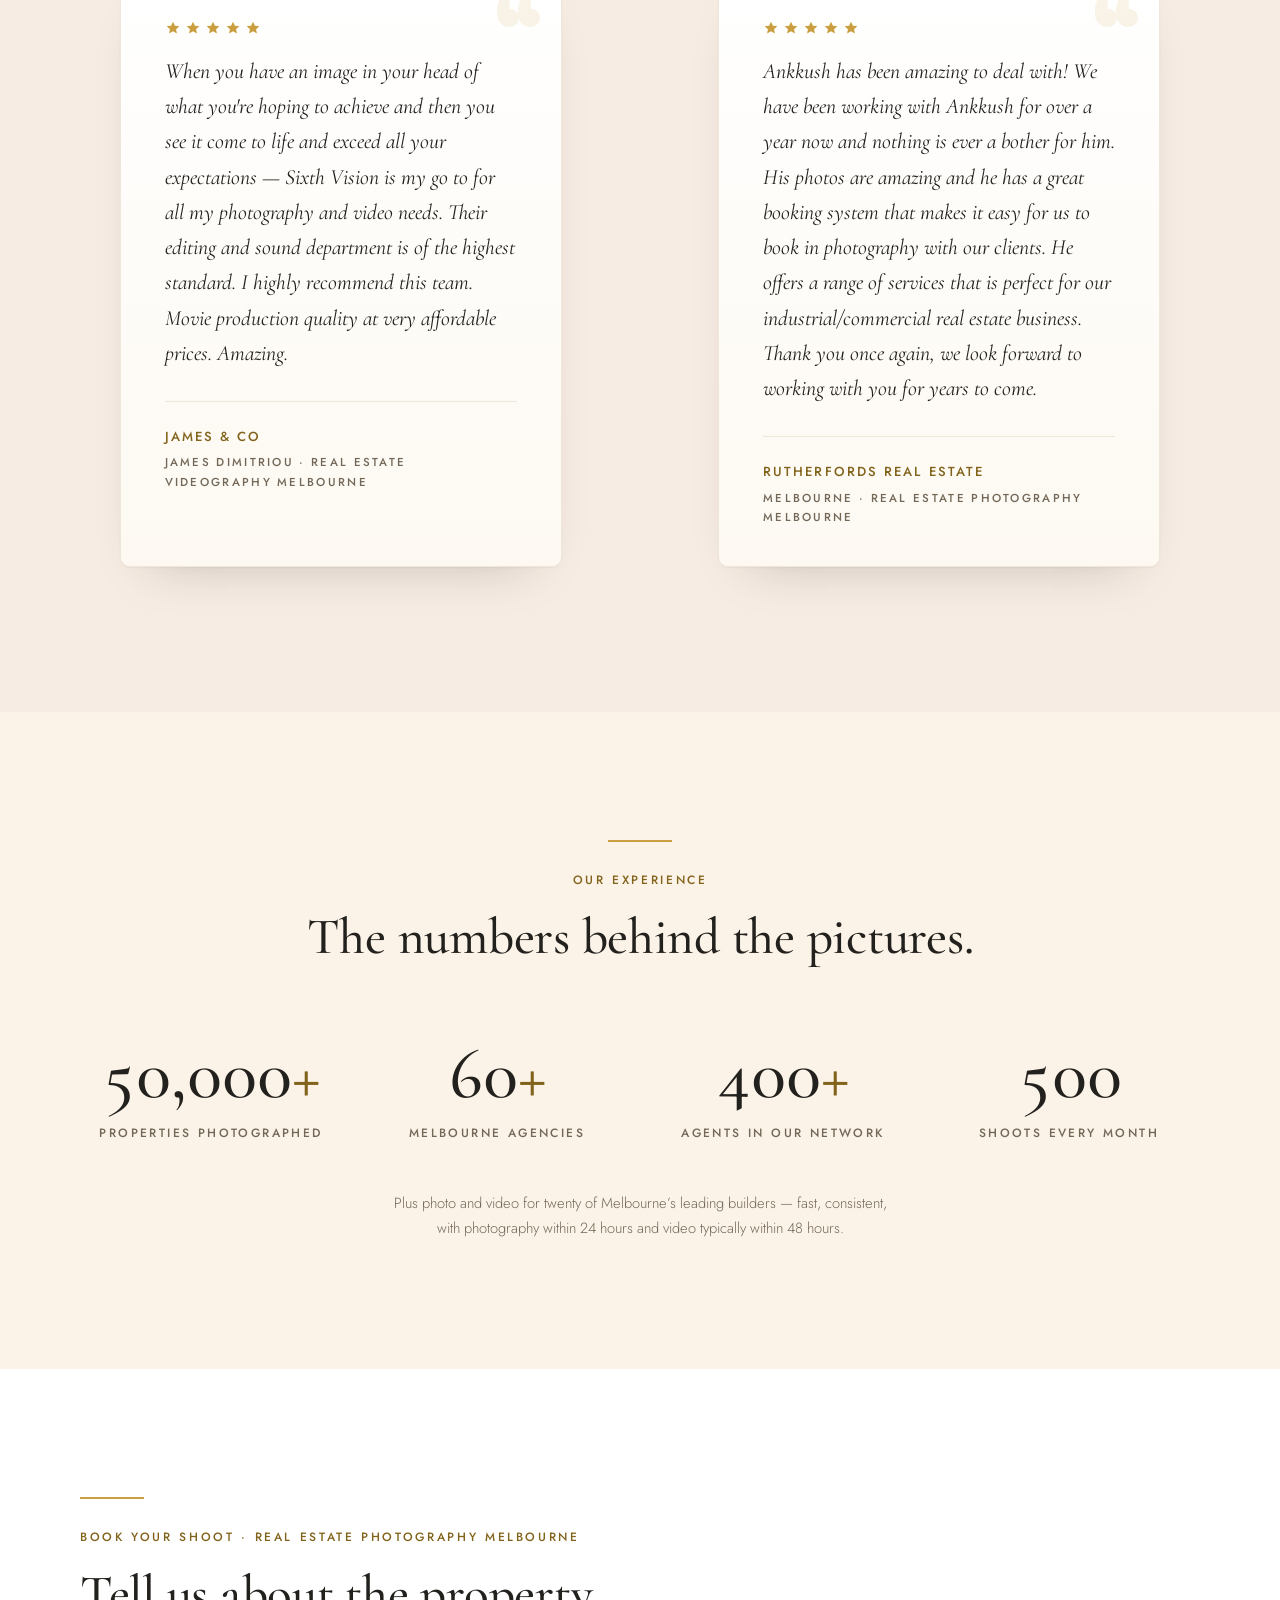
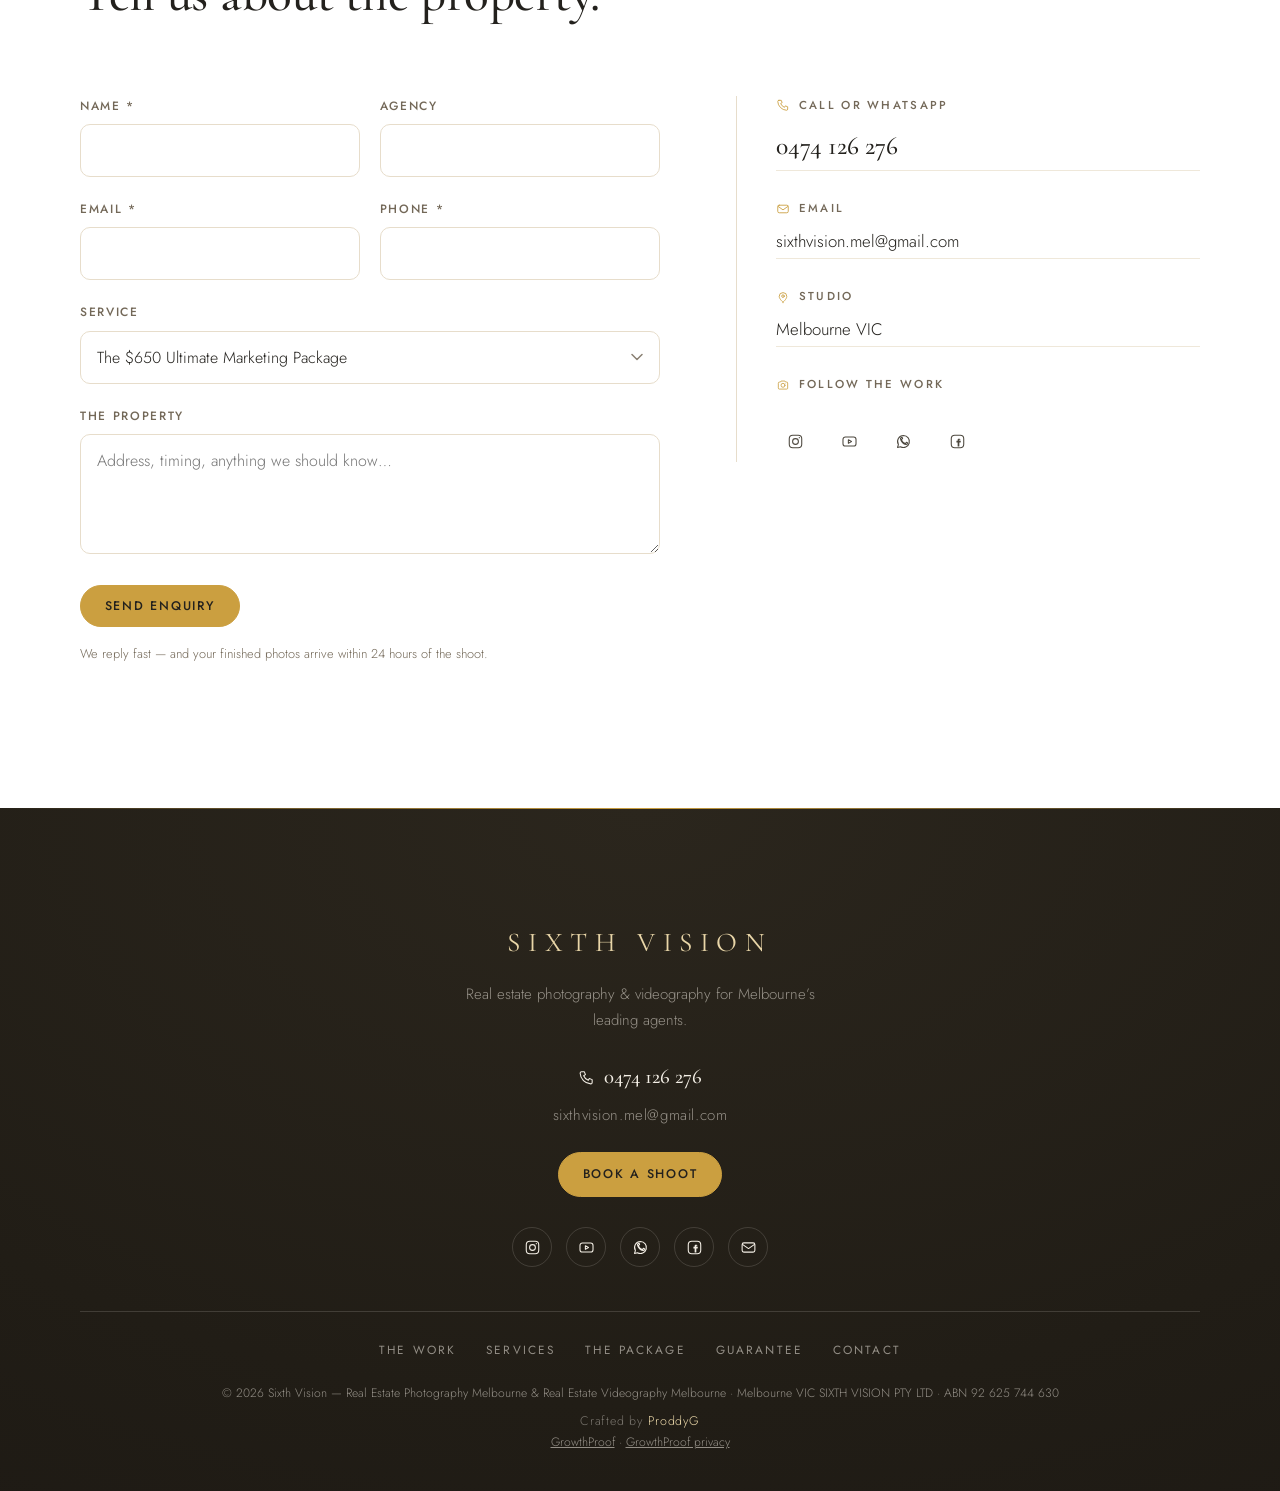
==== commit b1b46f08: "Bust cache for residential verified form submission logic" ====
--- a/index.html
+++ b/index.html
@@ -97,7 +97,6 @@
       "contentUrl": "https://sixthvision.com.au/assets/video/showreel.mp4",
       "uploadDate": "2026-07-16",
       "duration": "PT1M12S",
-      "creator": { "@id": "https://sixthvision.com.au/#business" },
       "publisher": { "@id": "https://sixthvision.com.au/#business" }
     },
     {
@@ -853,6 +852,6 @@
 </a>
 
 <script src="assets/js/main.min.js?v=20260730b" defer></script>
-<script src="assets/js/growthproof.js?v=20260921a" defer></script>
+<script src="assets/js/growthproof.js?v=20261011a" defer></script>
 </body>
 </html>
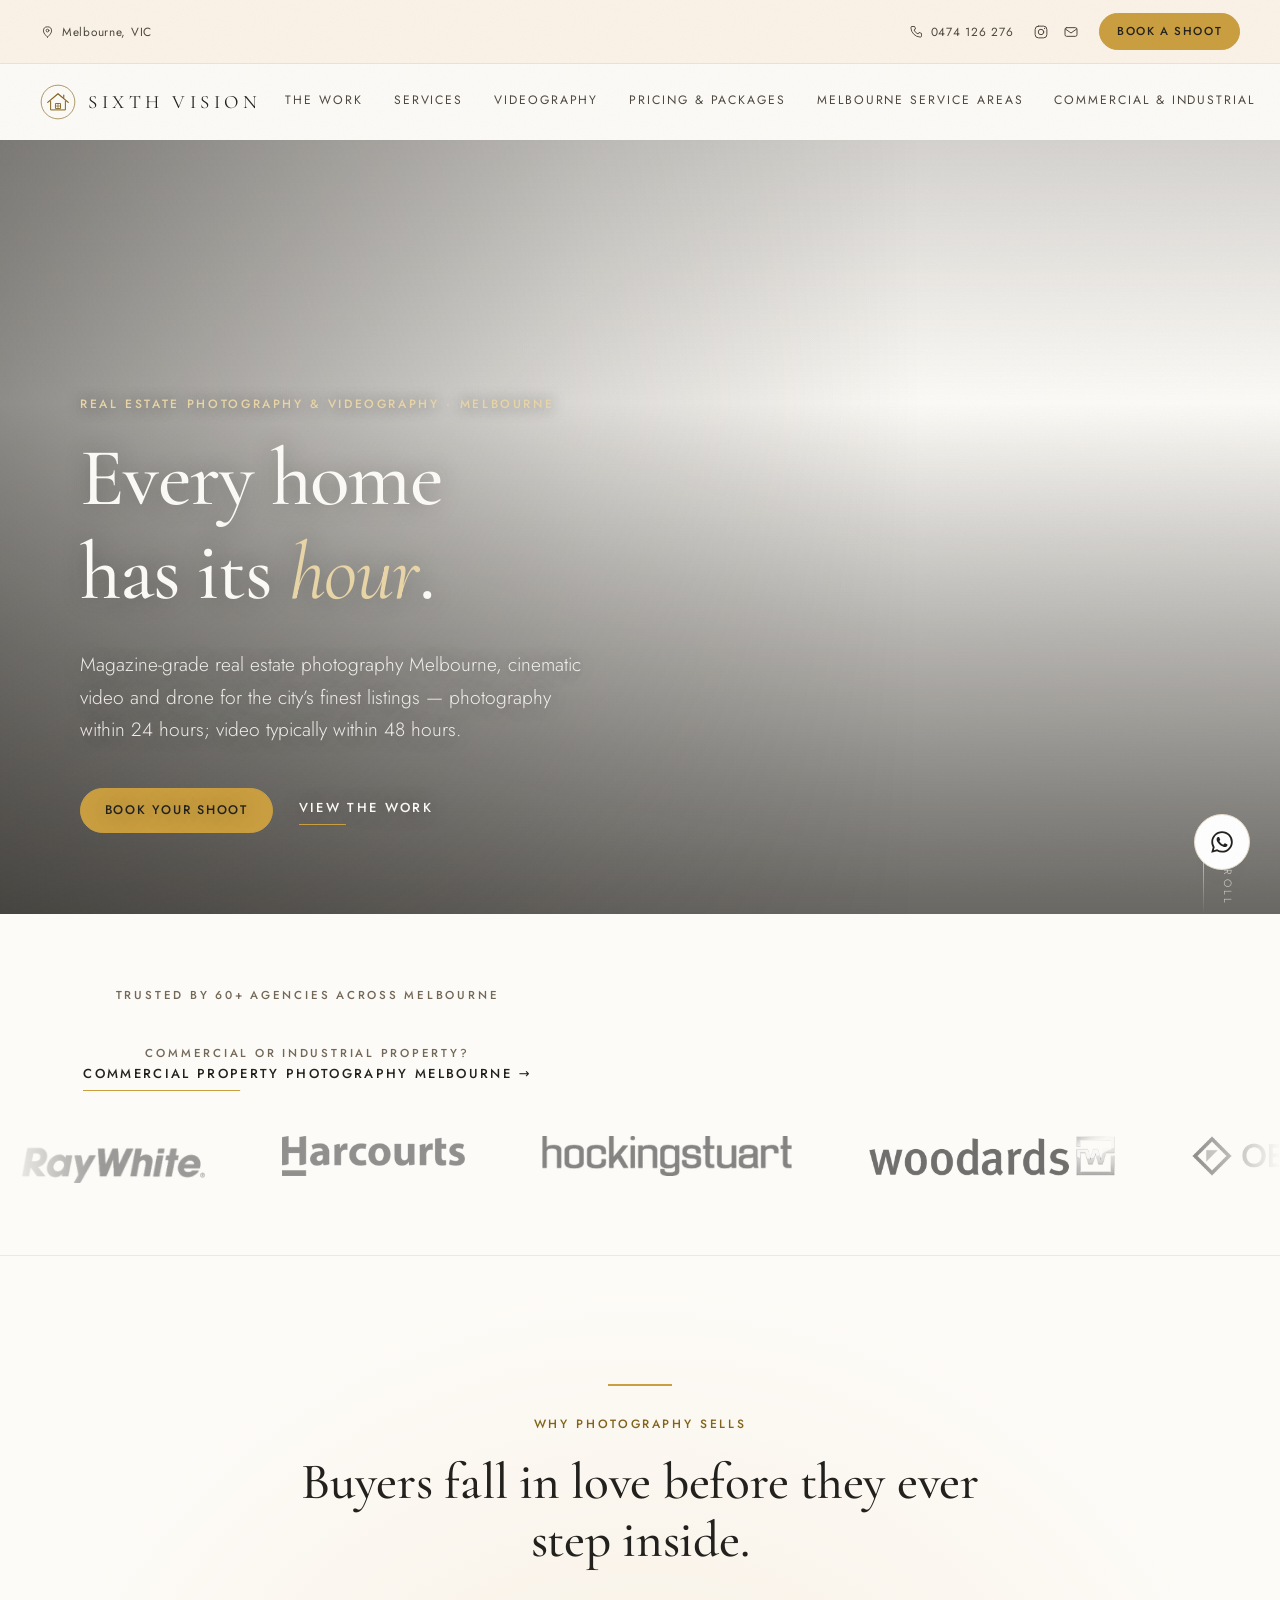
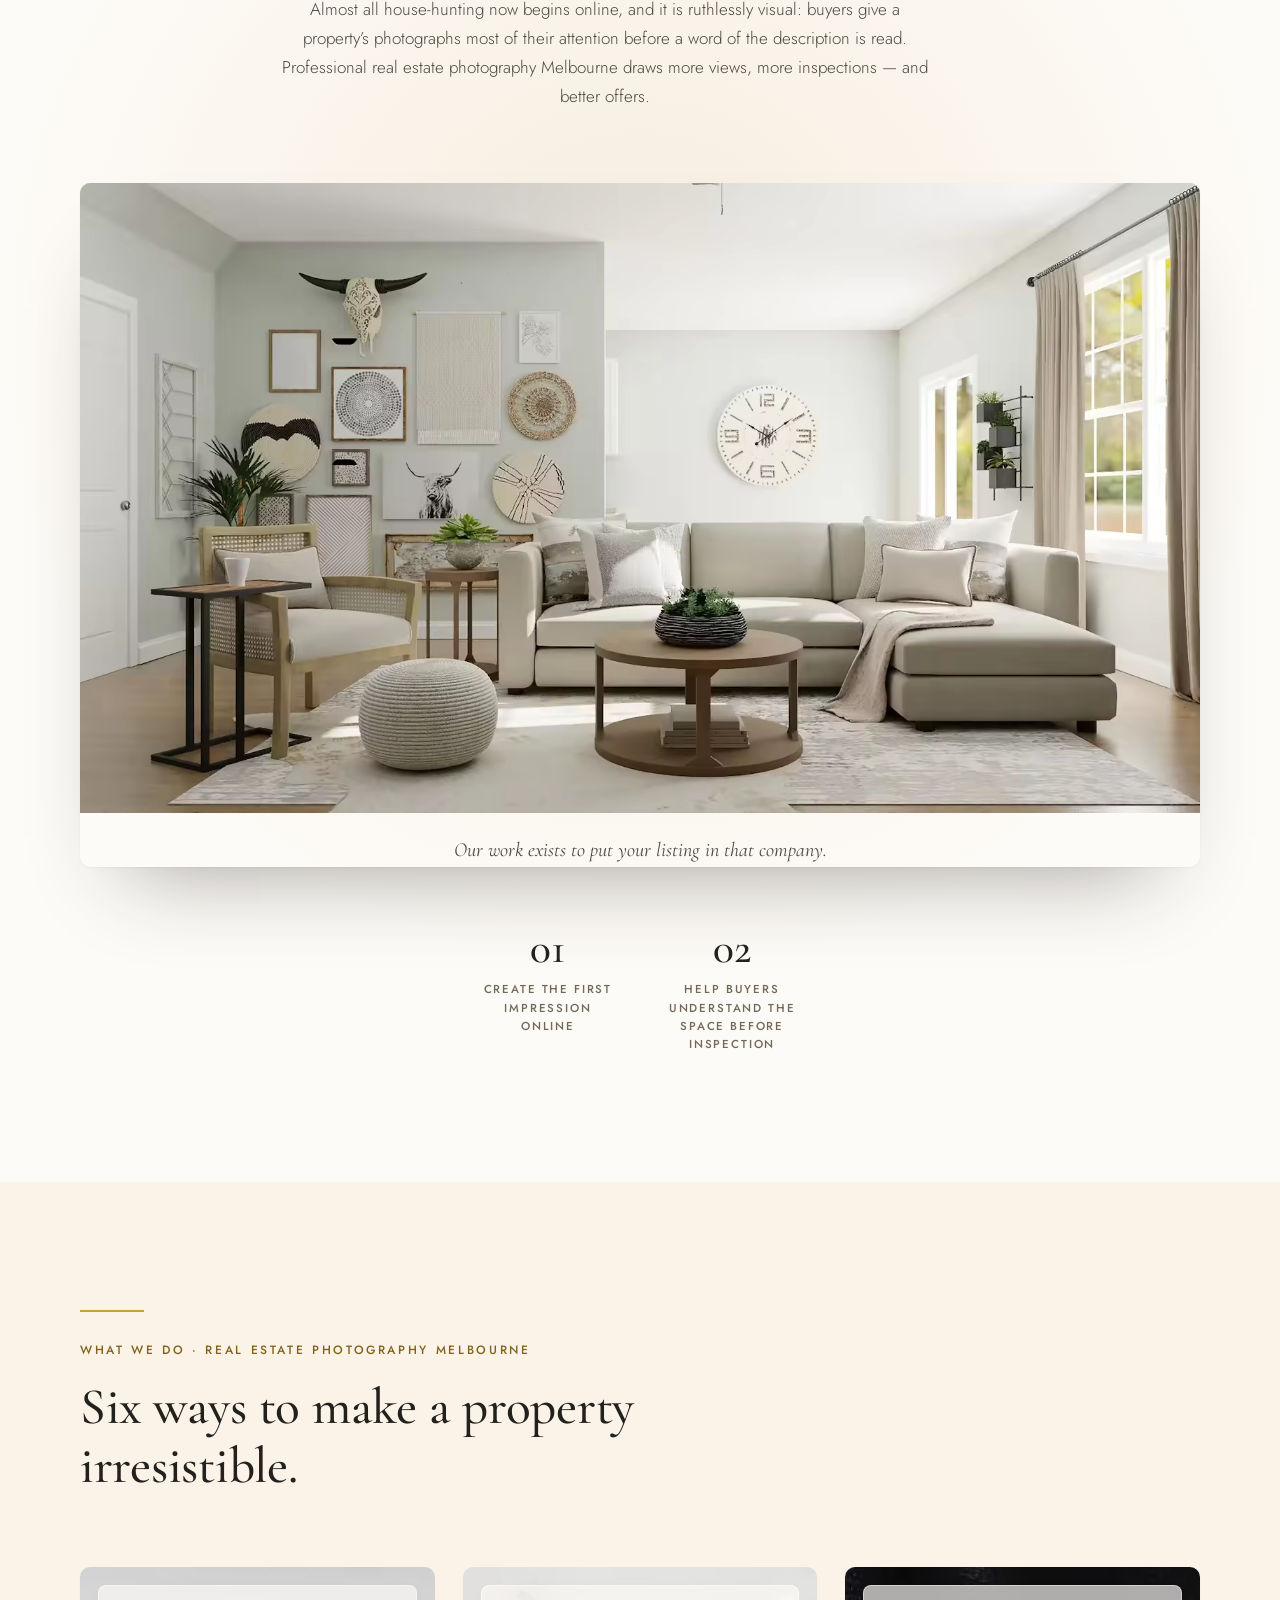
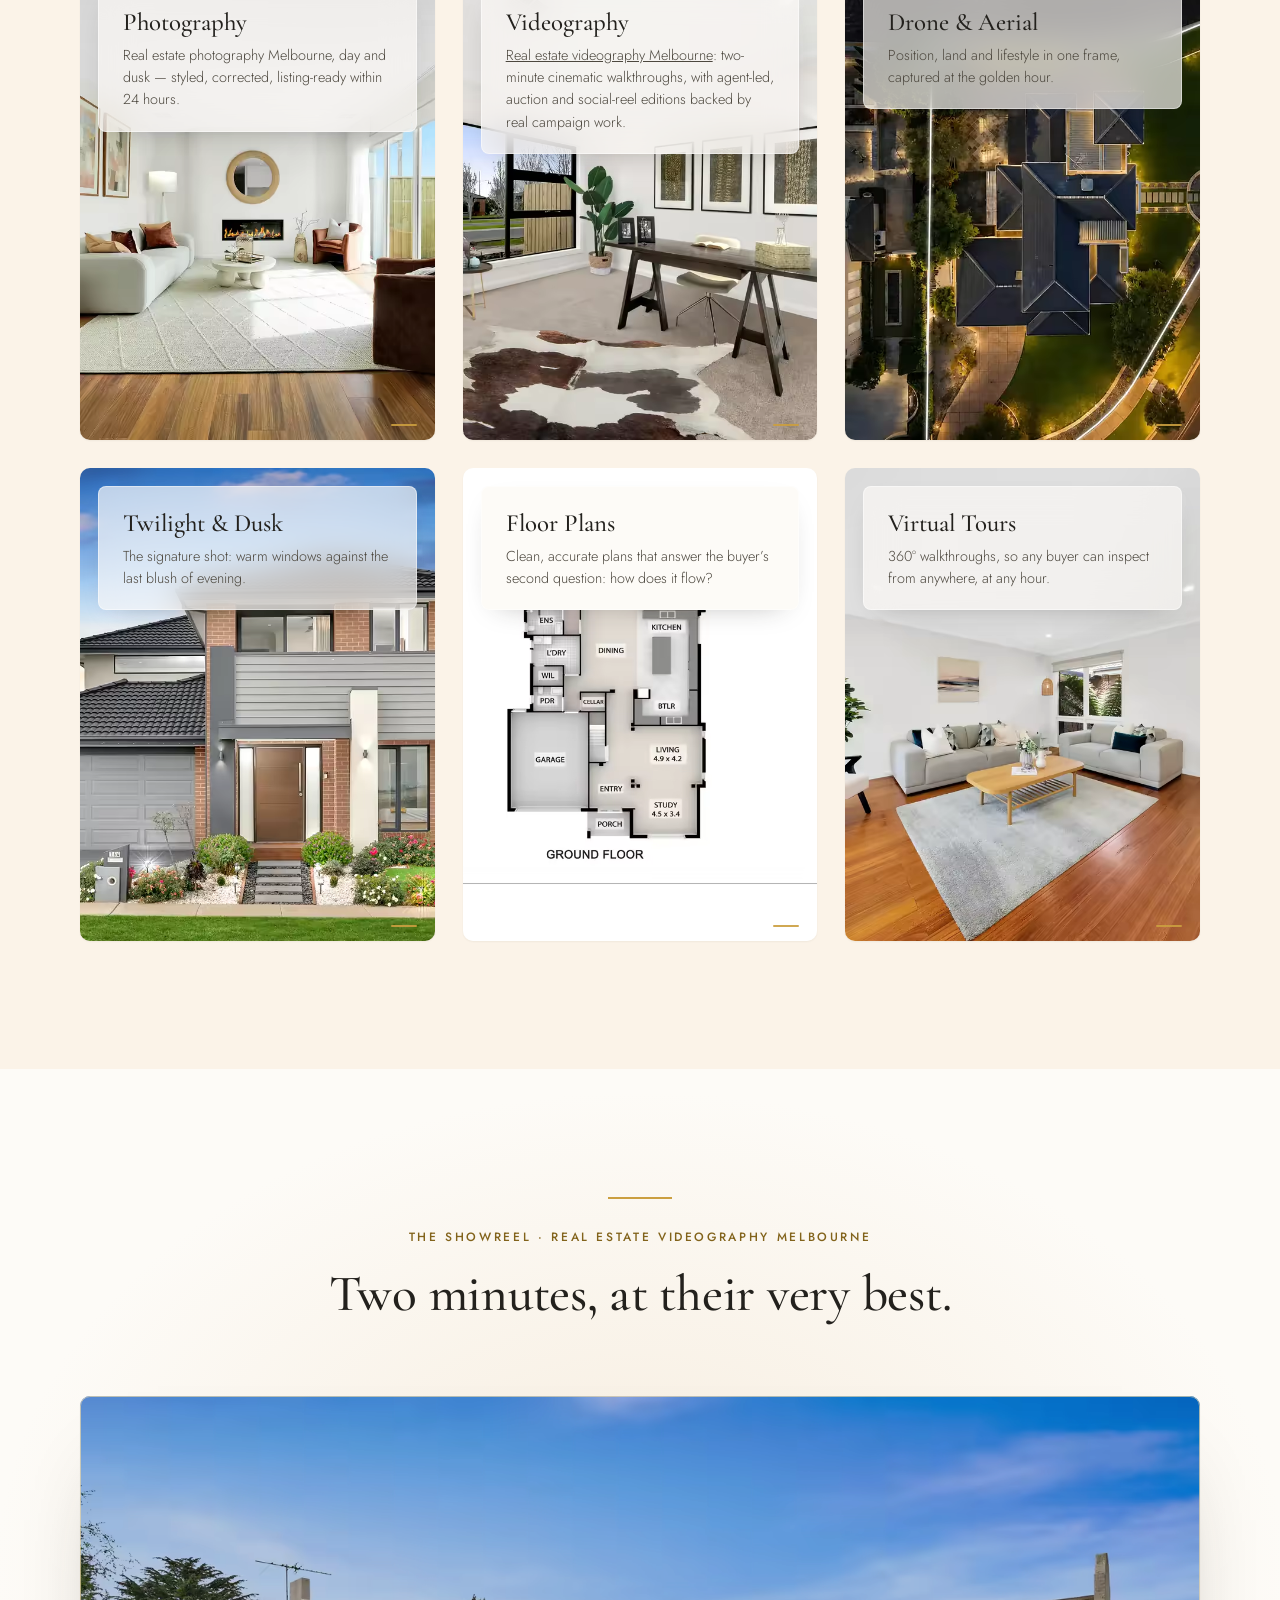
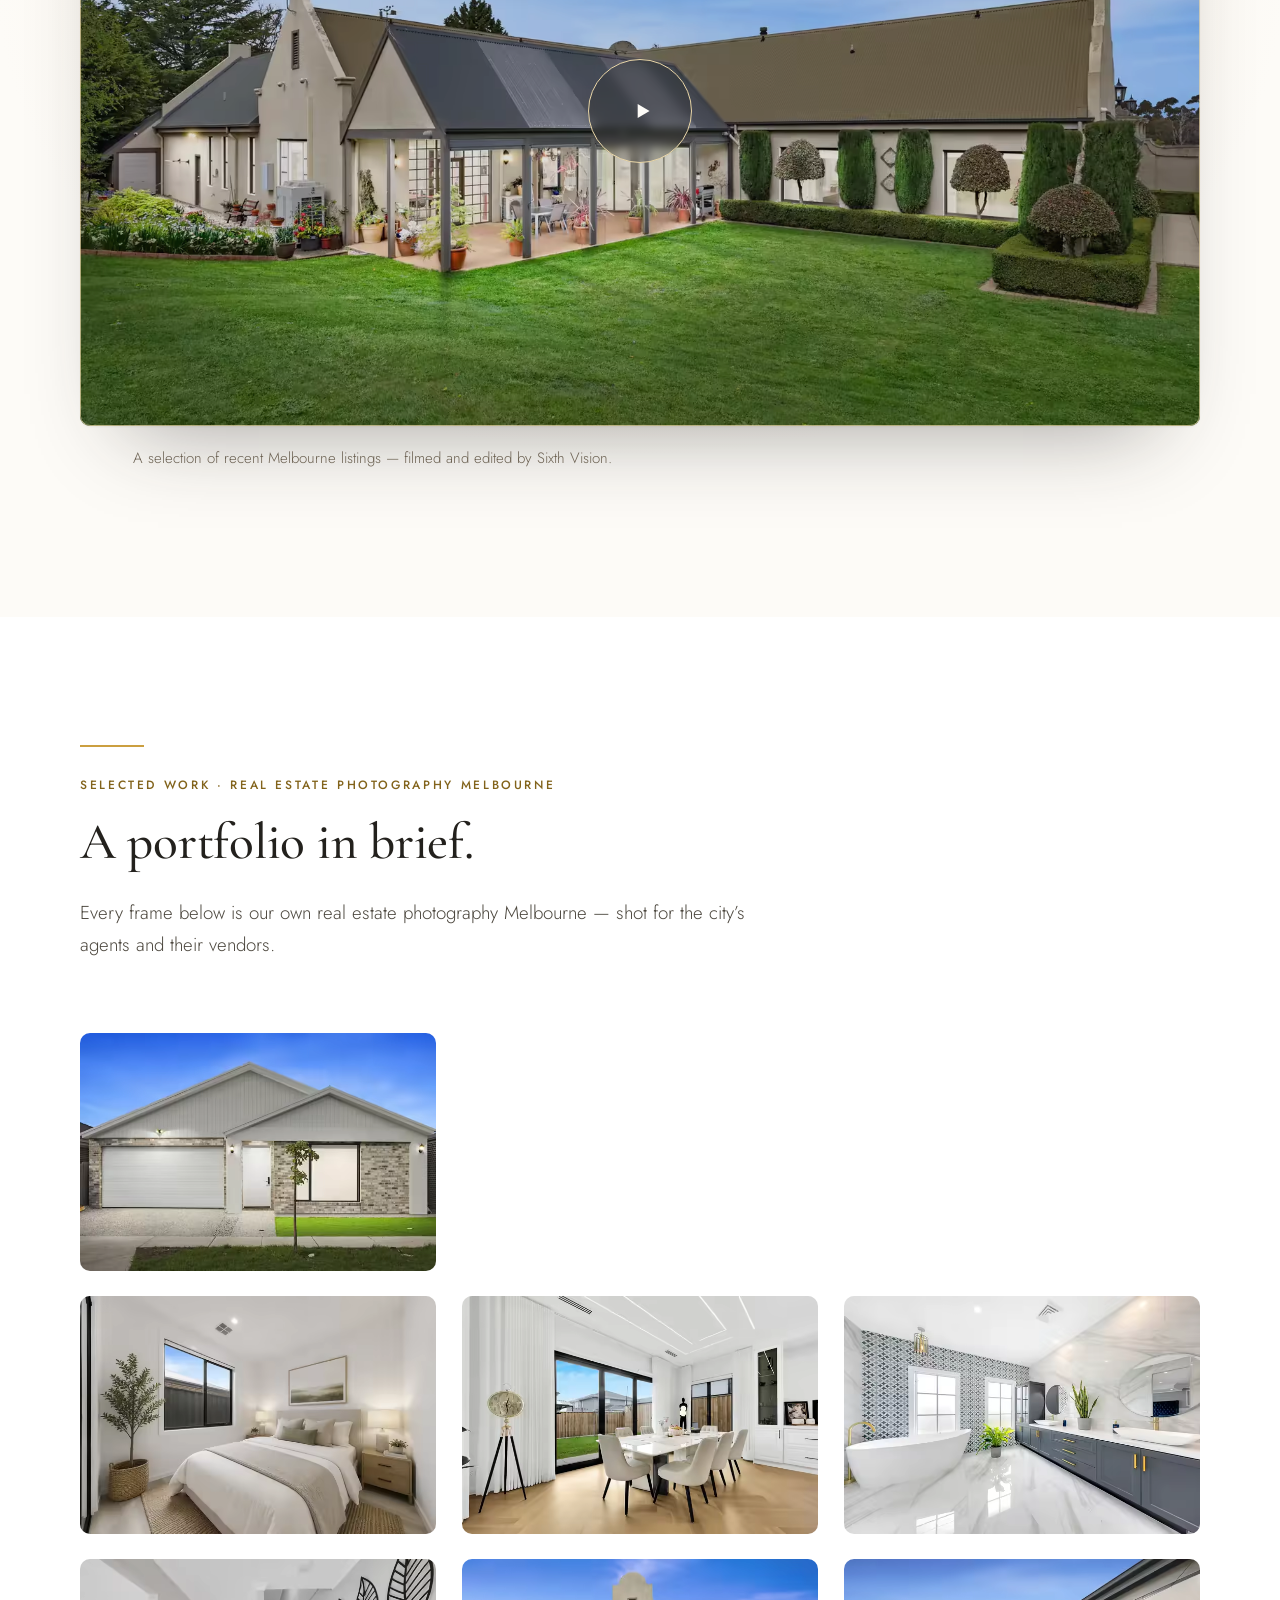
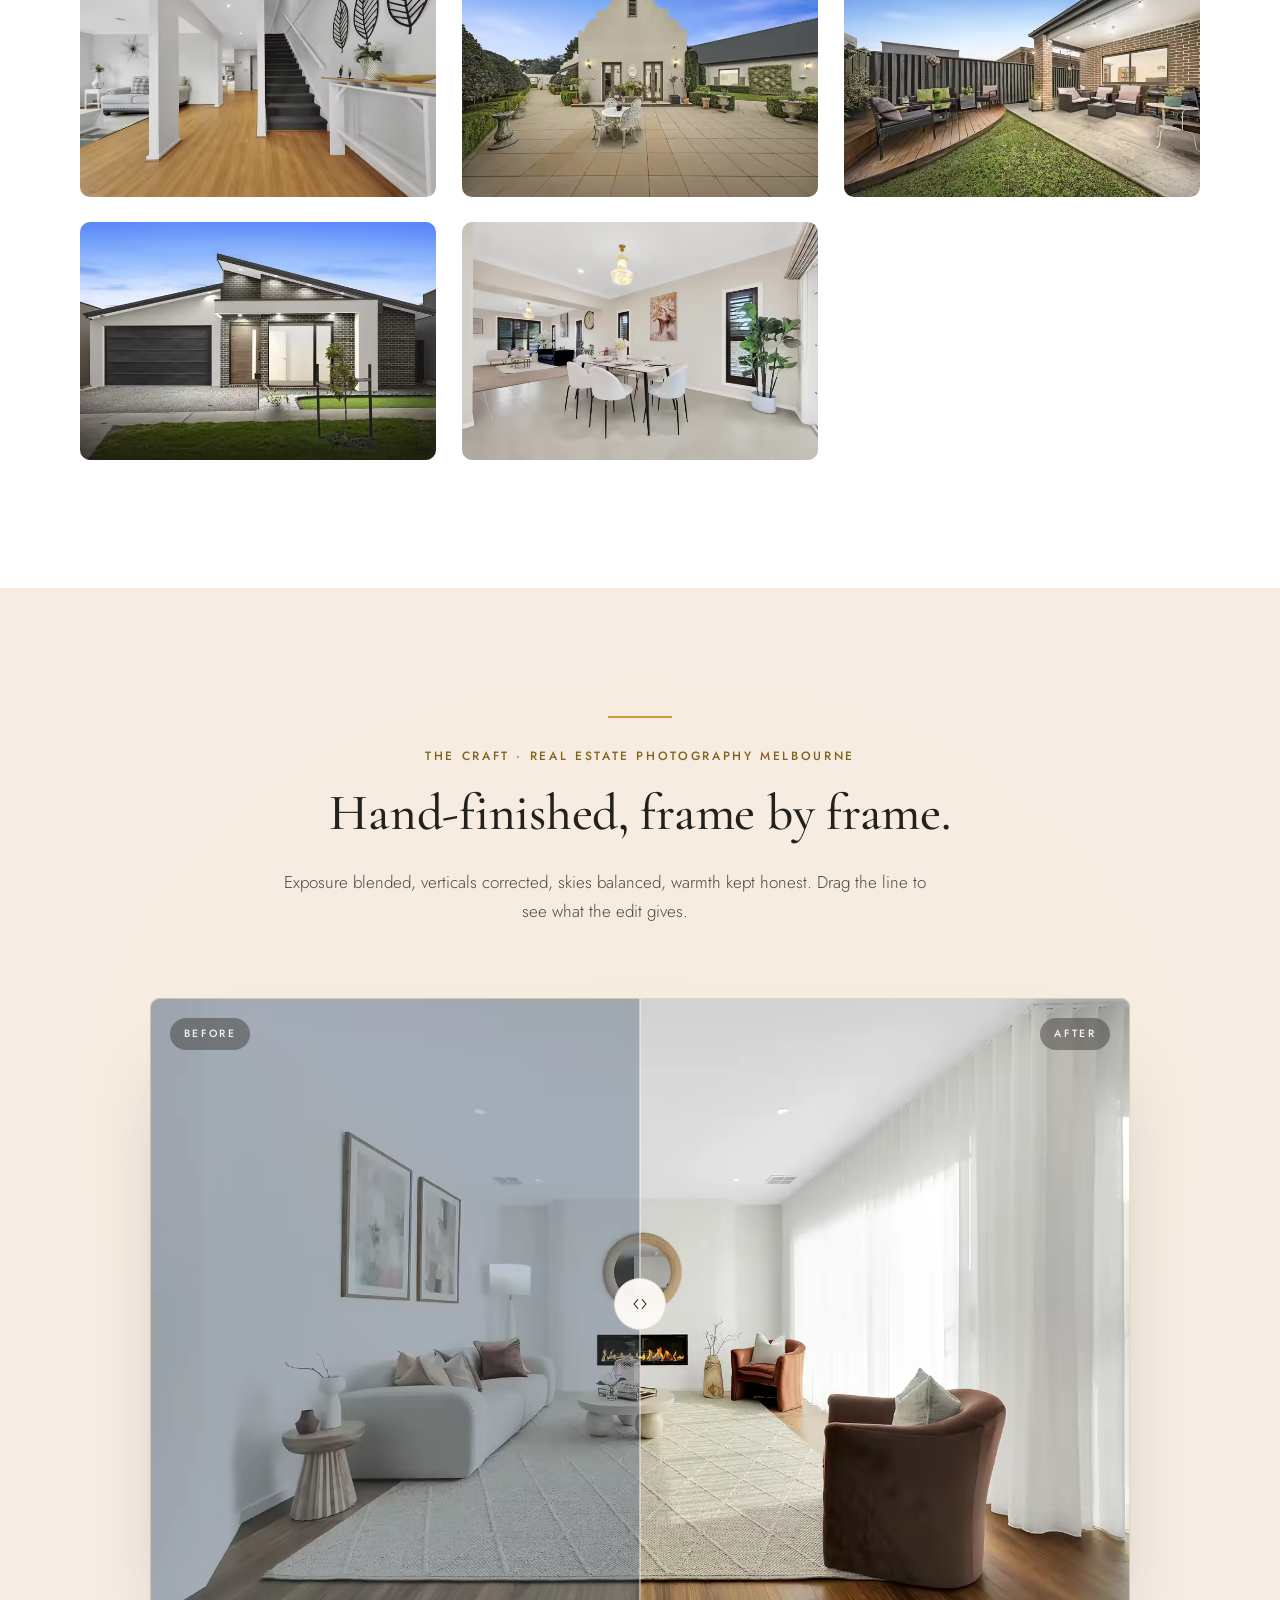
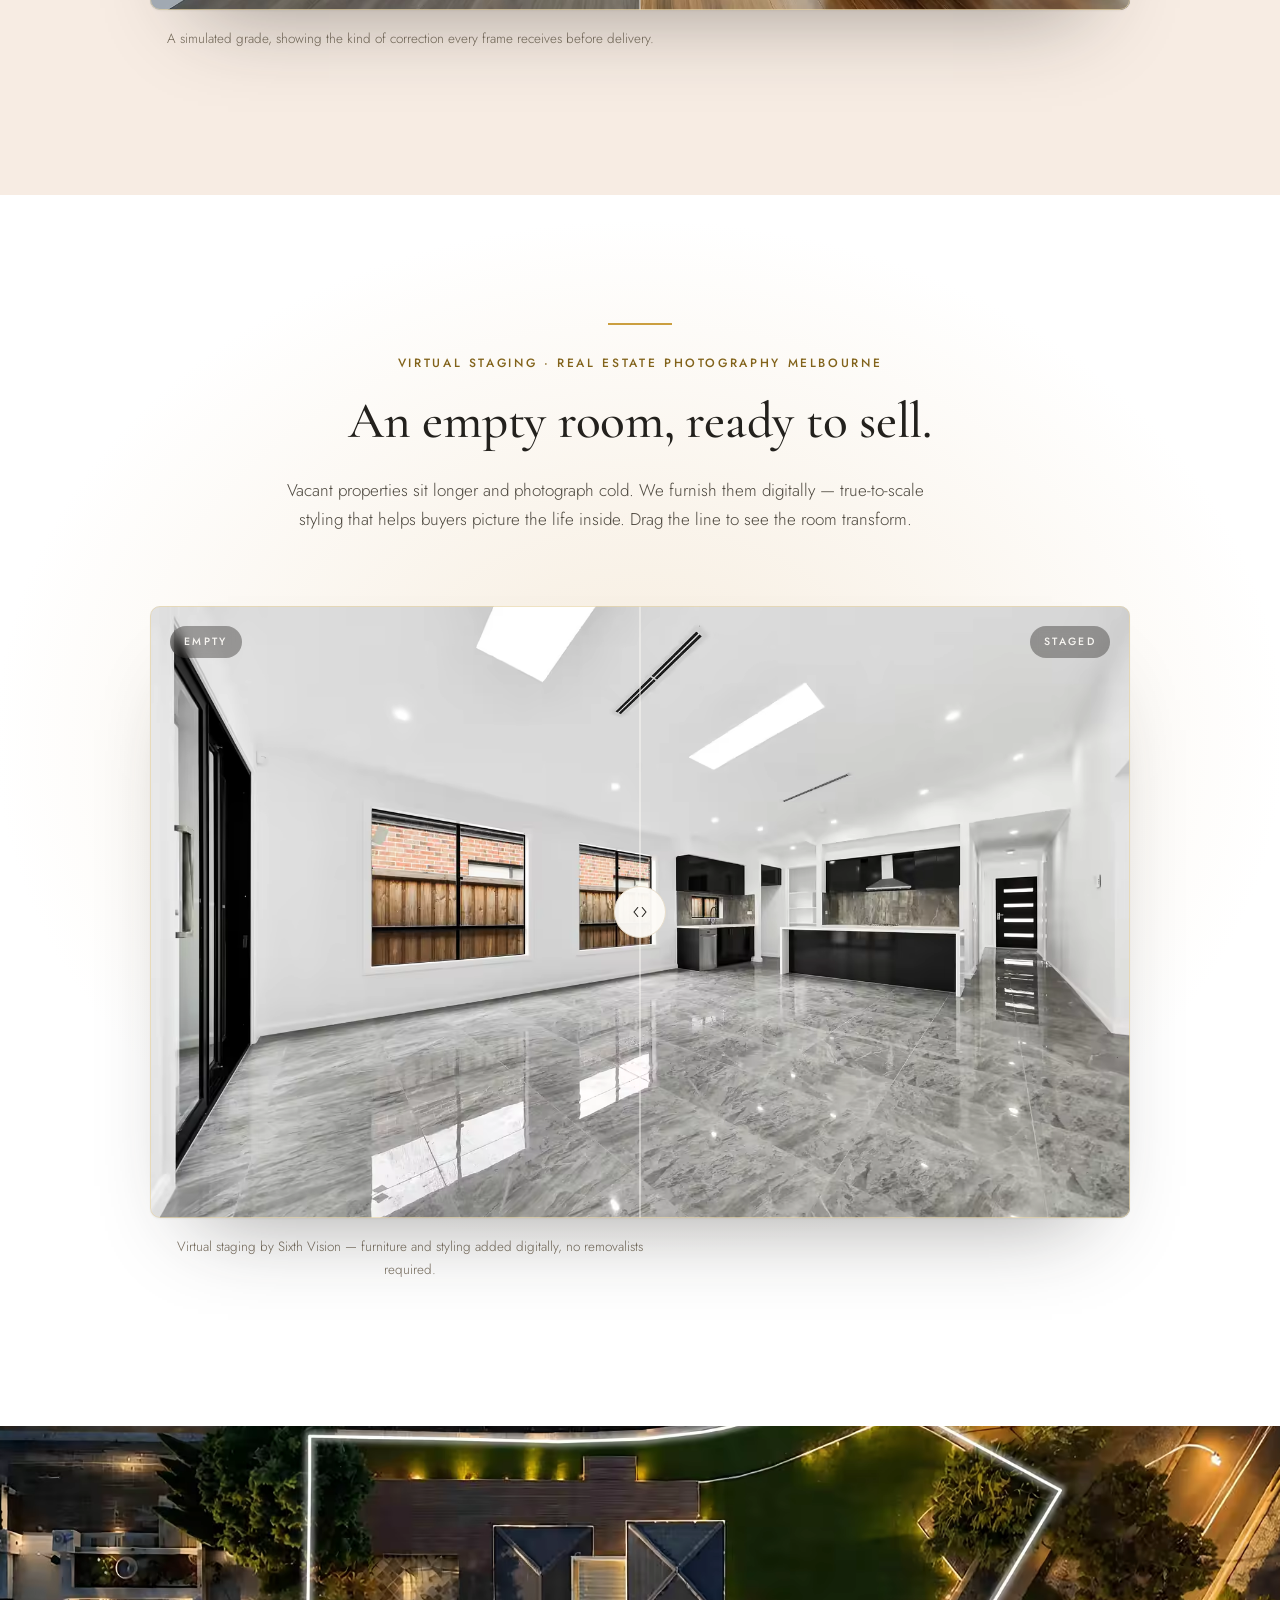
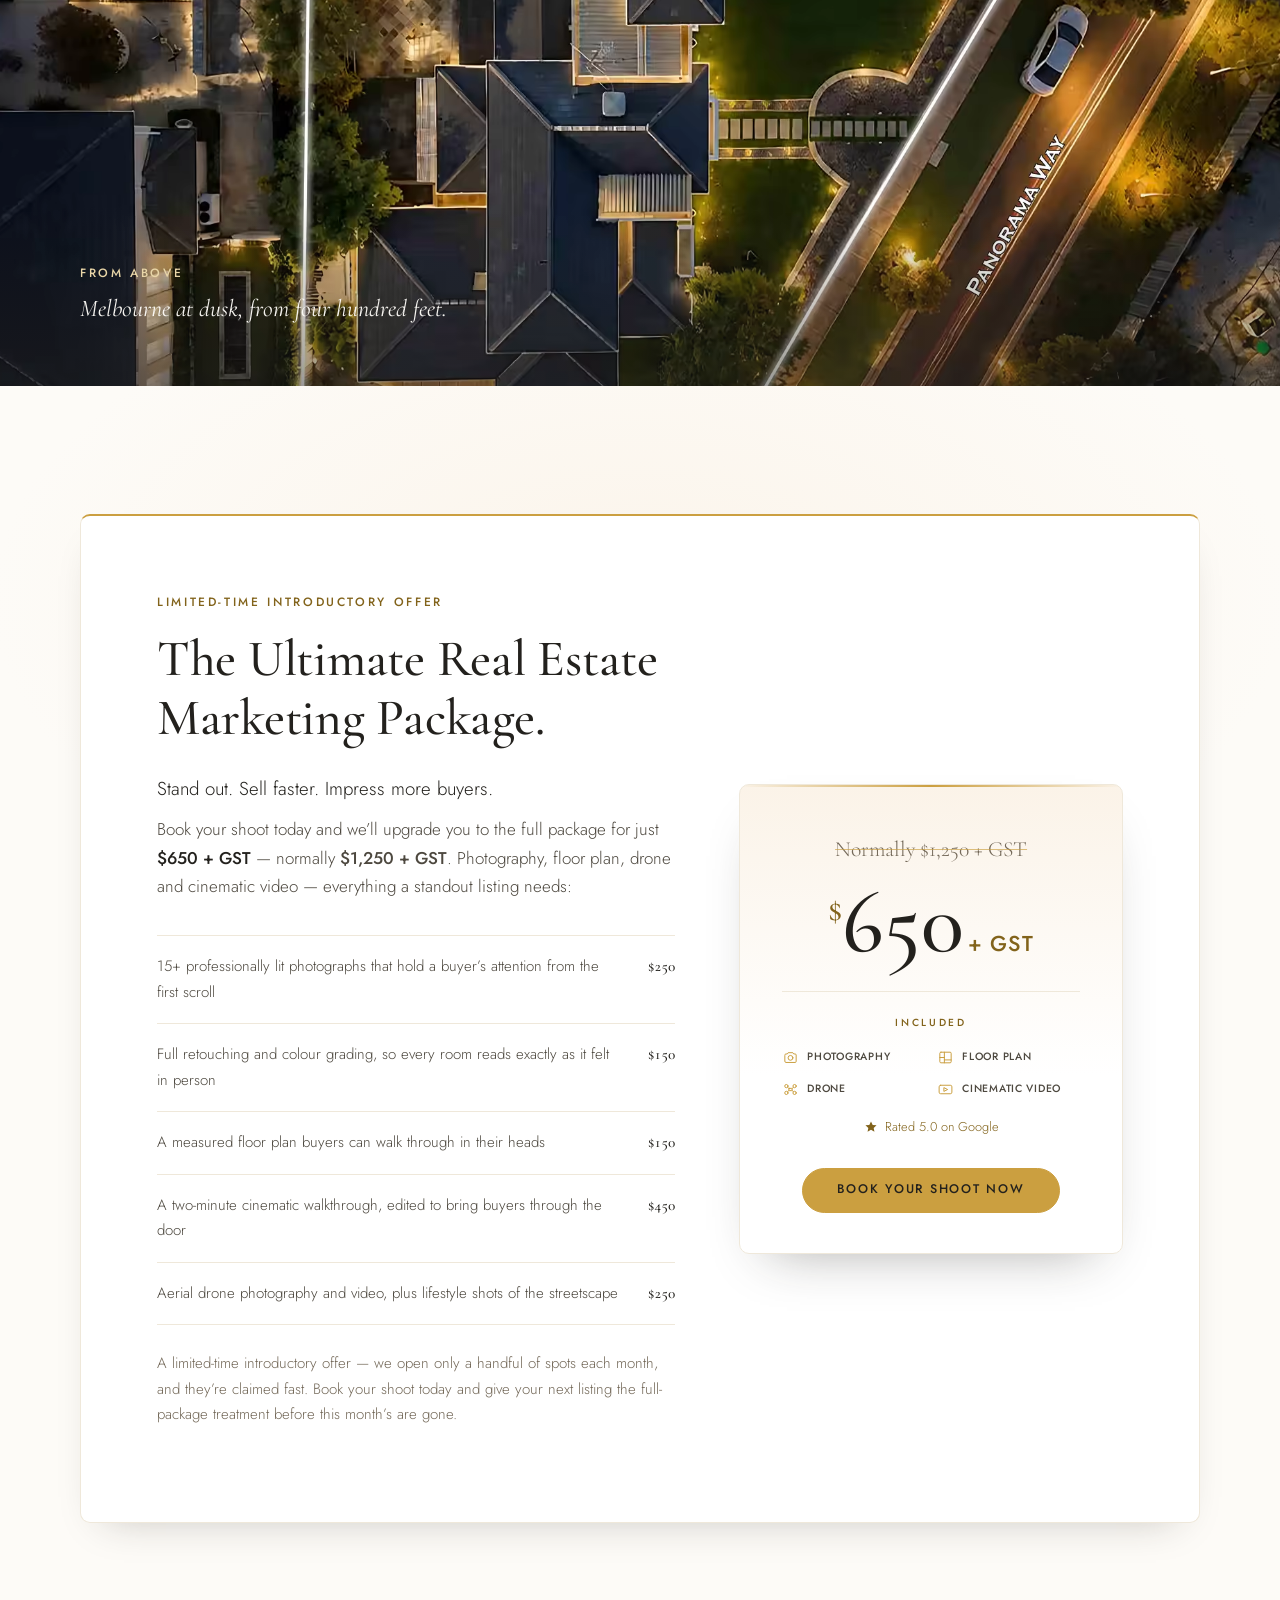
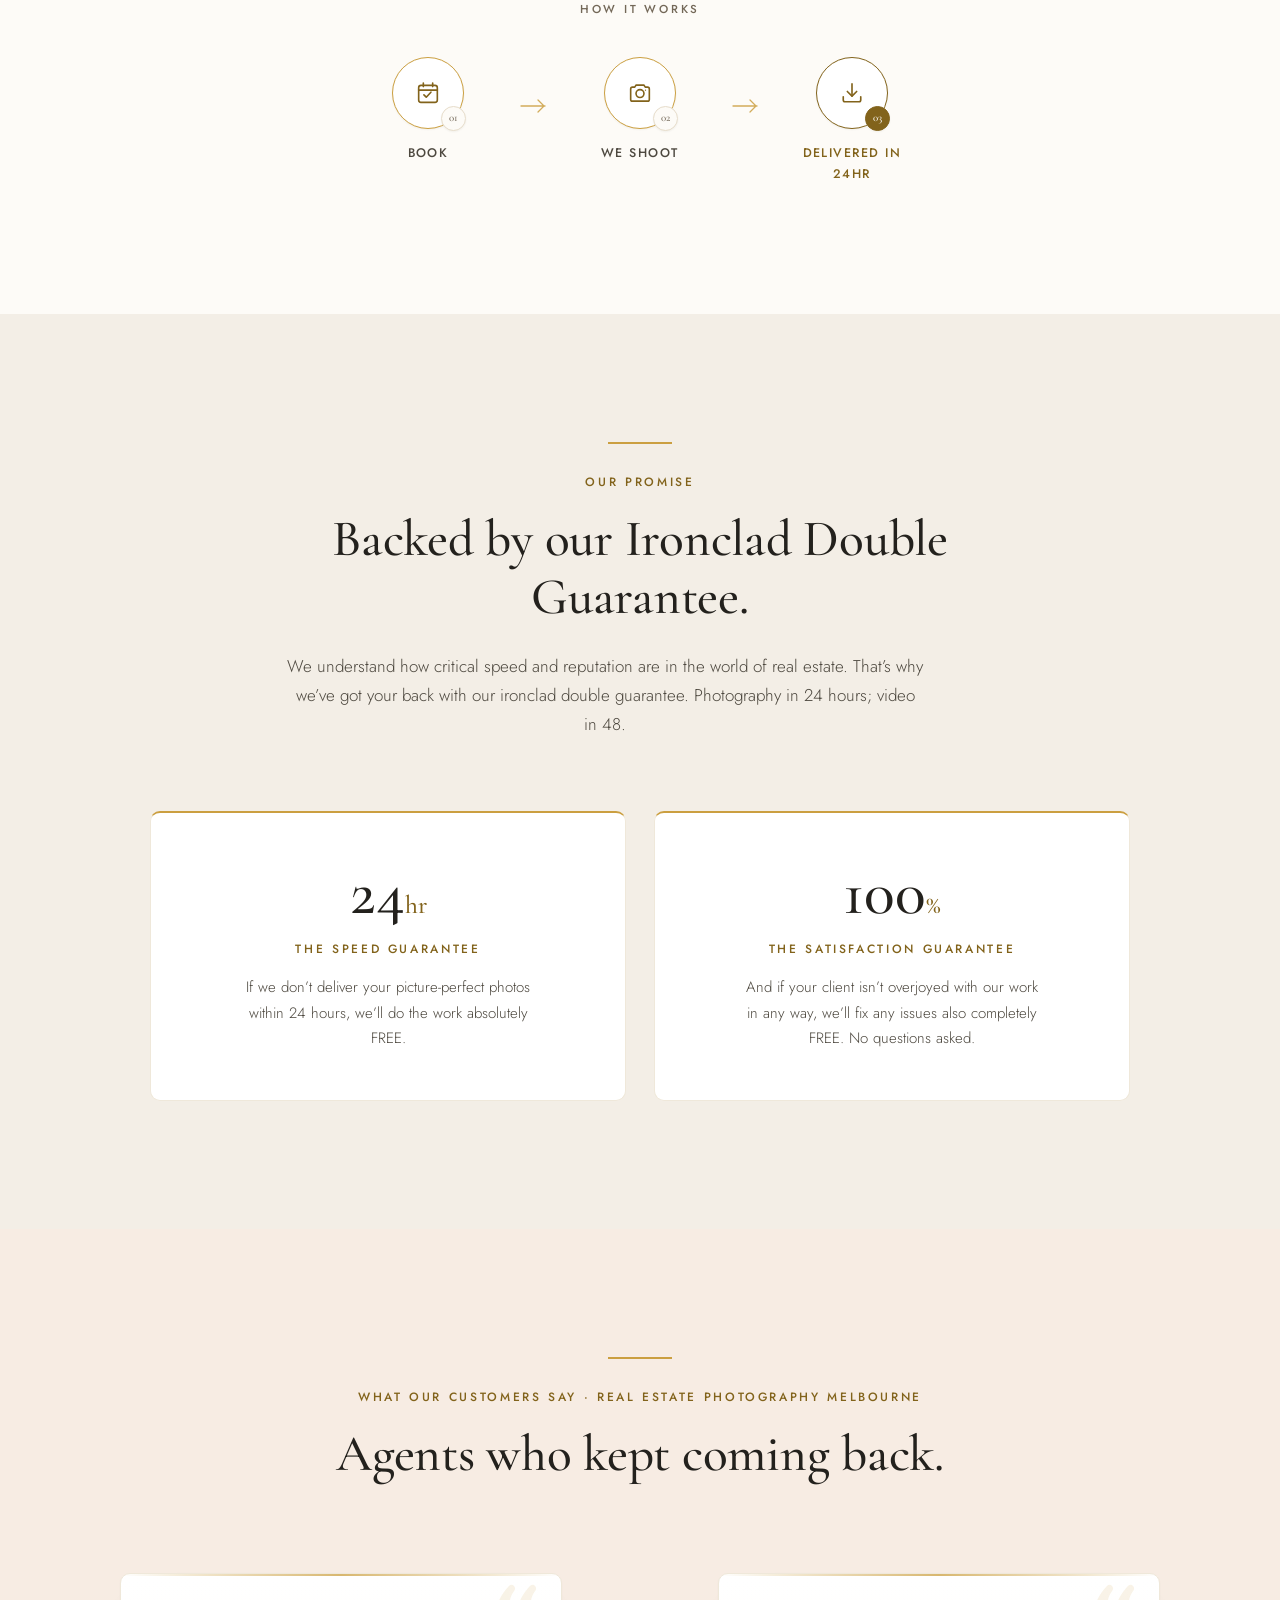
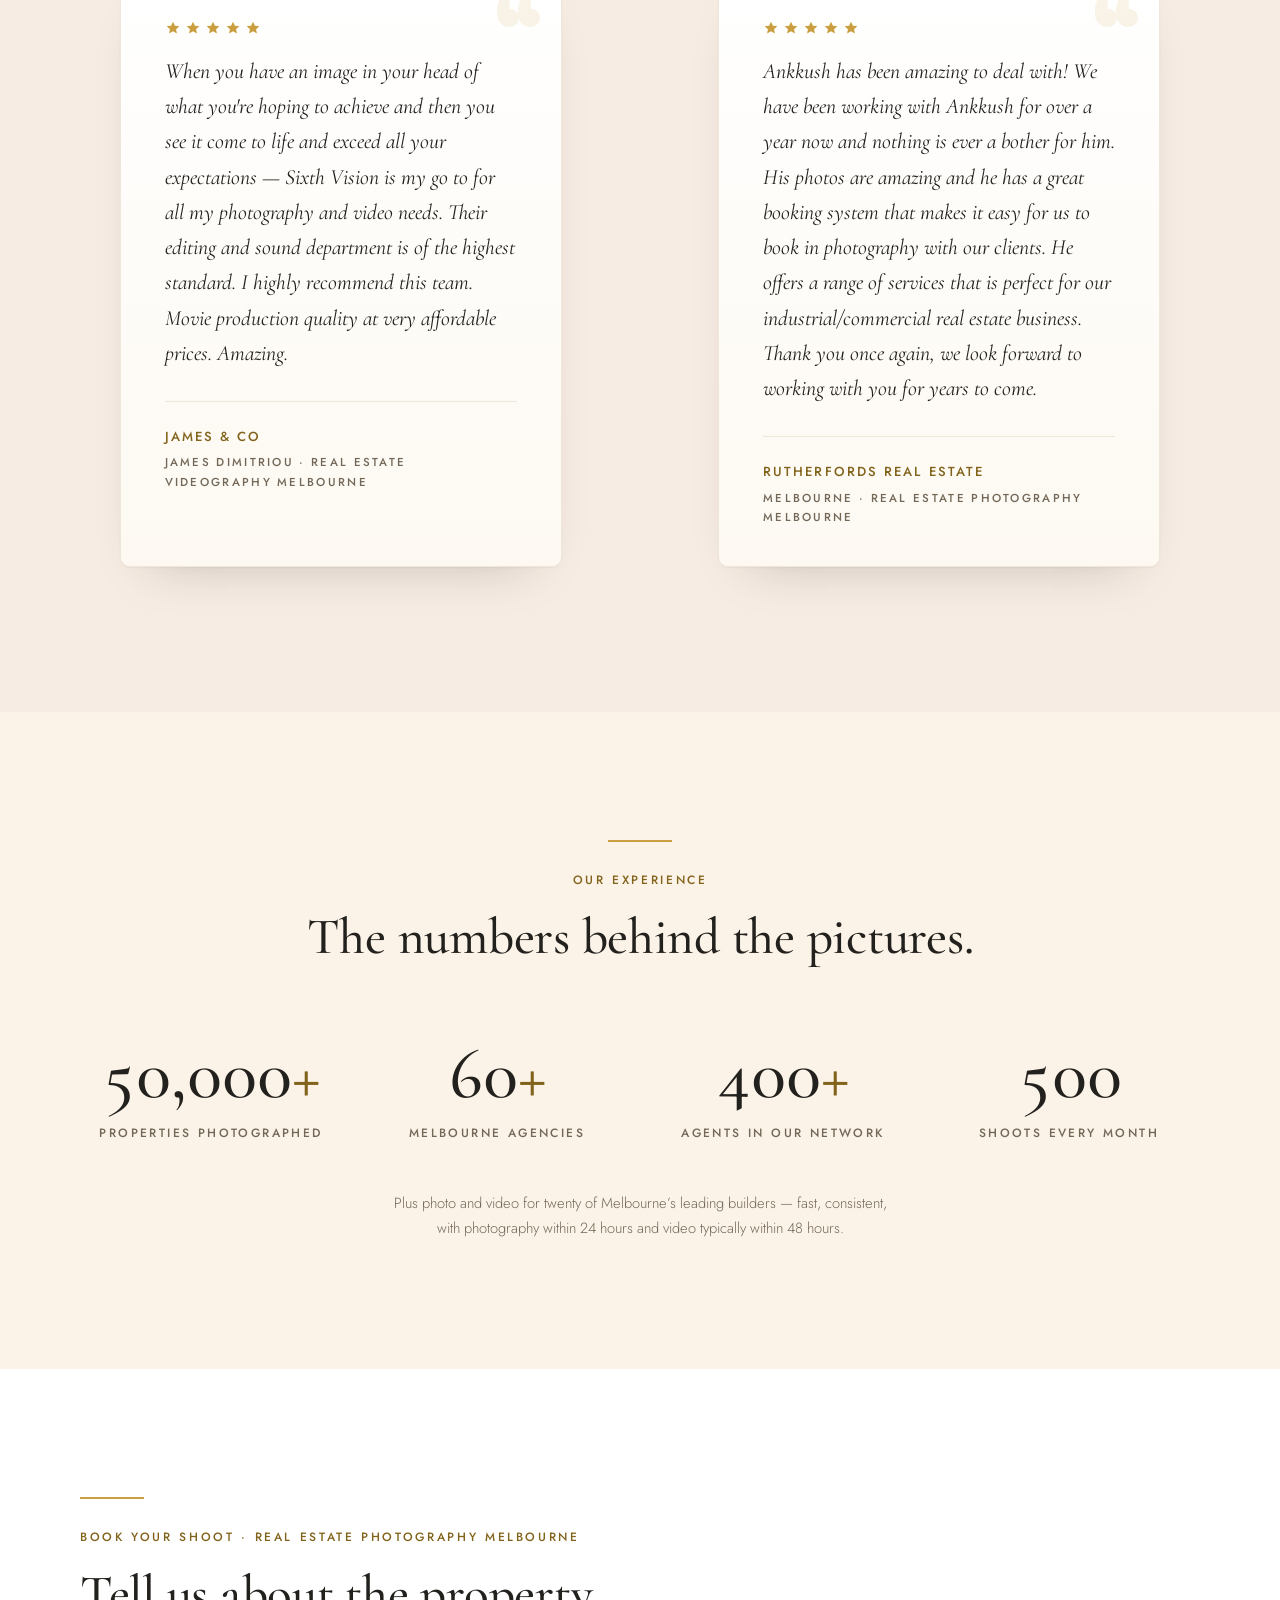
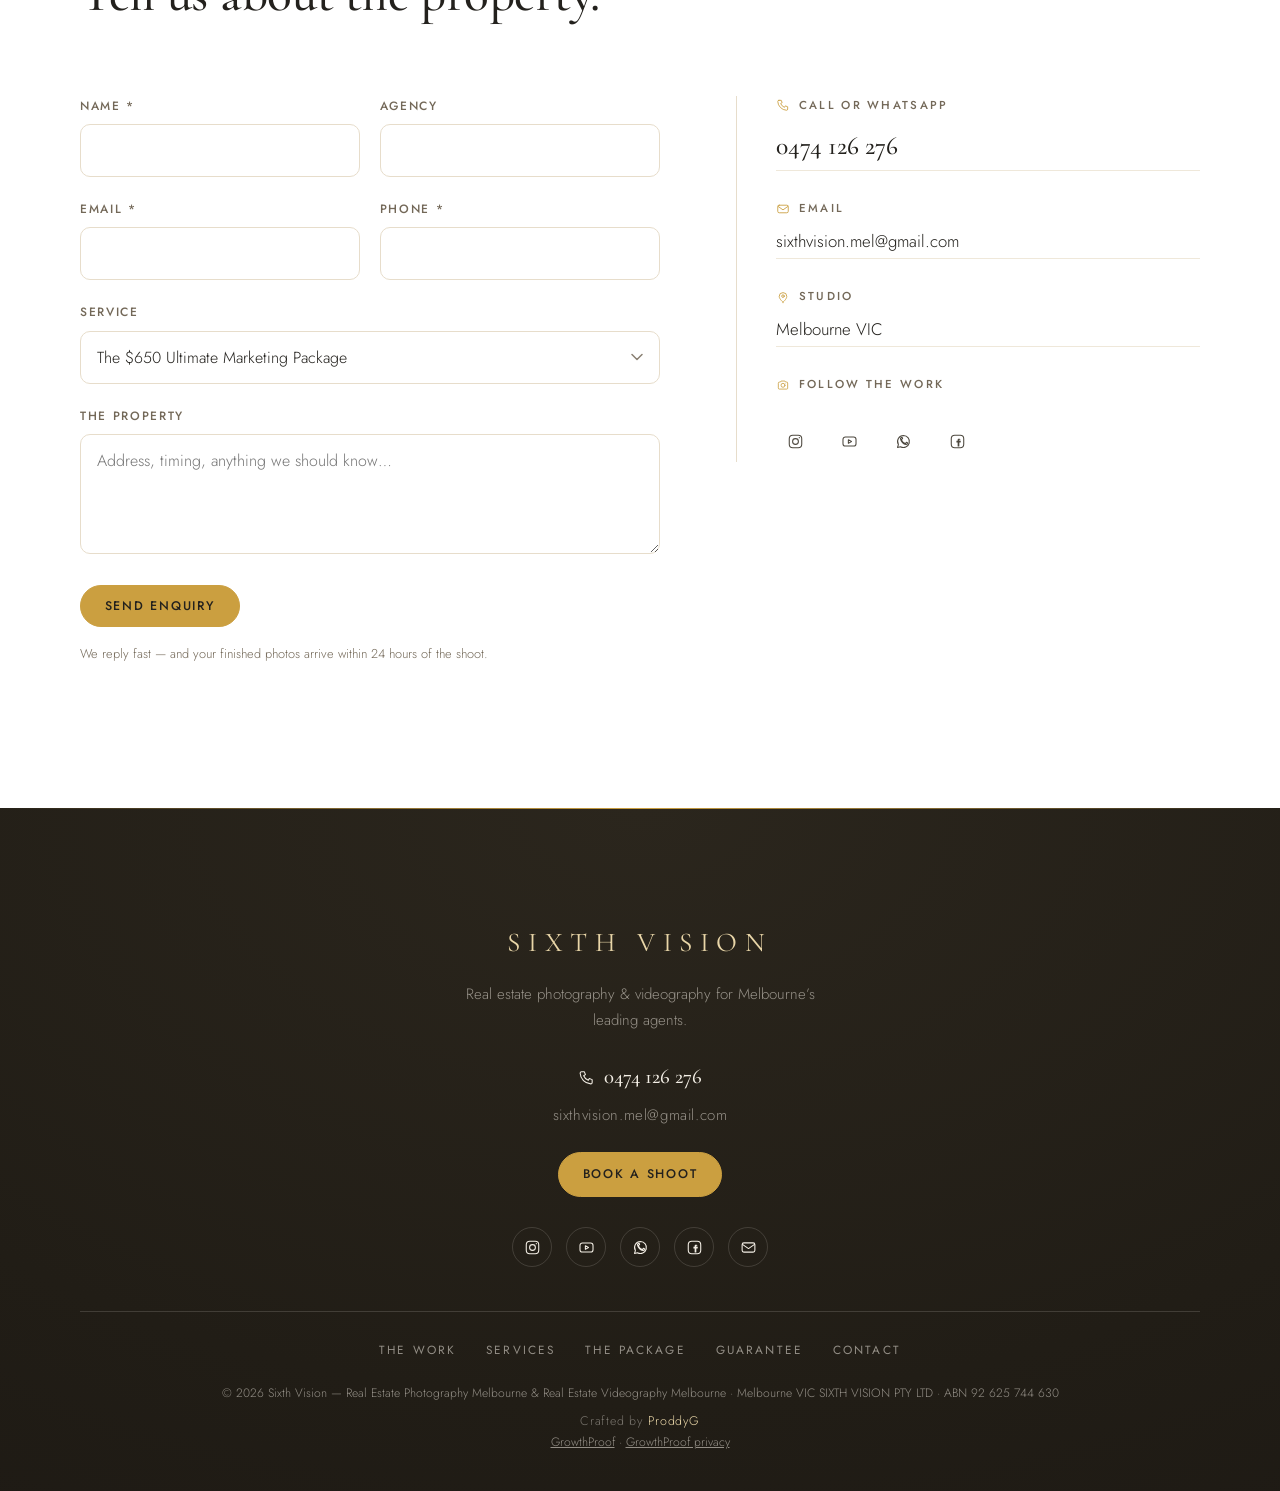
==== commit 292ba530: "Publish VideoObject creator identity and evidence-led Growth OS notes * Add VideoObject creator iden" ====
--- a/index.html
+++ b/index.html
@@ -97,6 +97,7 @@
       "contentUrl": "https://sixthvision.com.au/assets/video/showreel.mp4",
       "uploadDate": "2026-07-16",
       "duration": "PT1M12S",
+      "creator": { "@id": "https://sixthvision.com.au/#business" },
       "publisher": { "@id": "https://sixthvision.com.au/#business" }
     },
     {
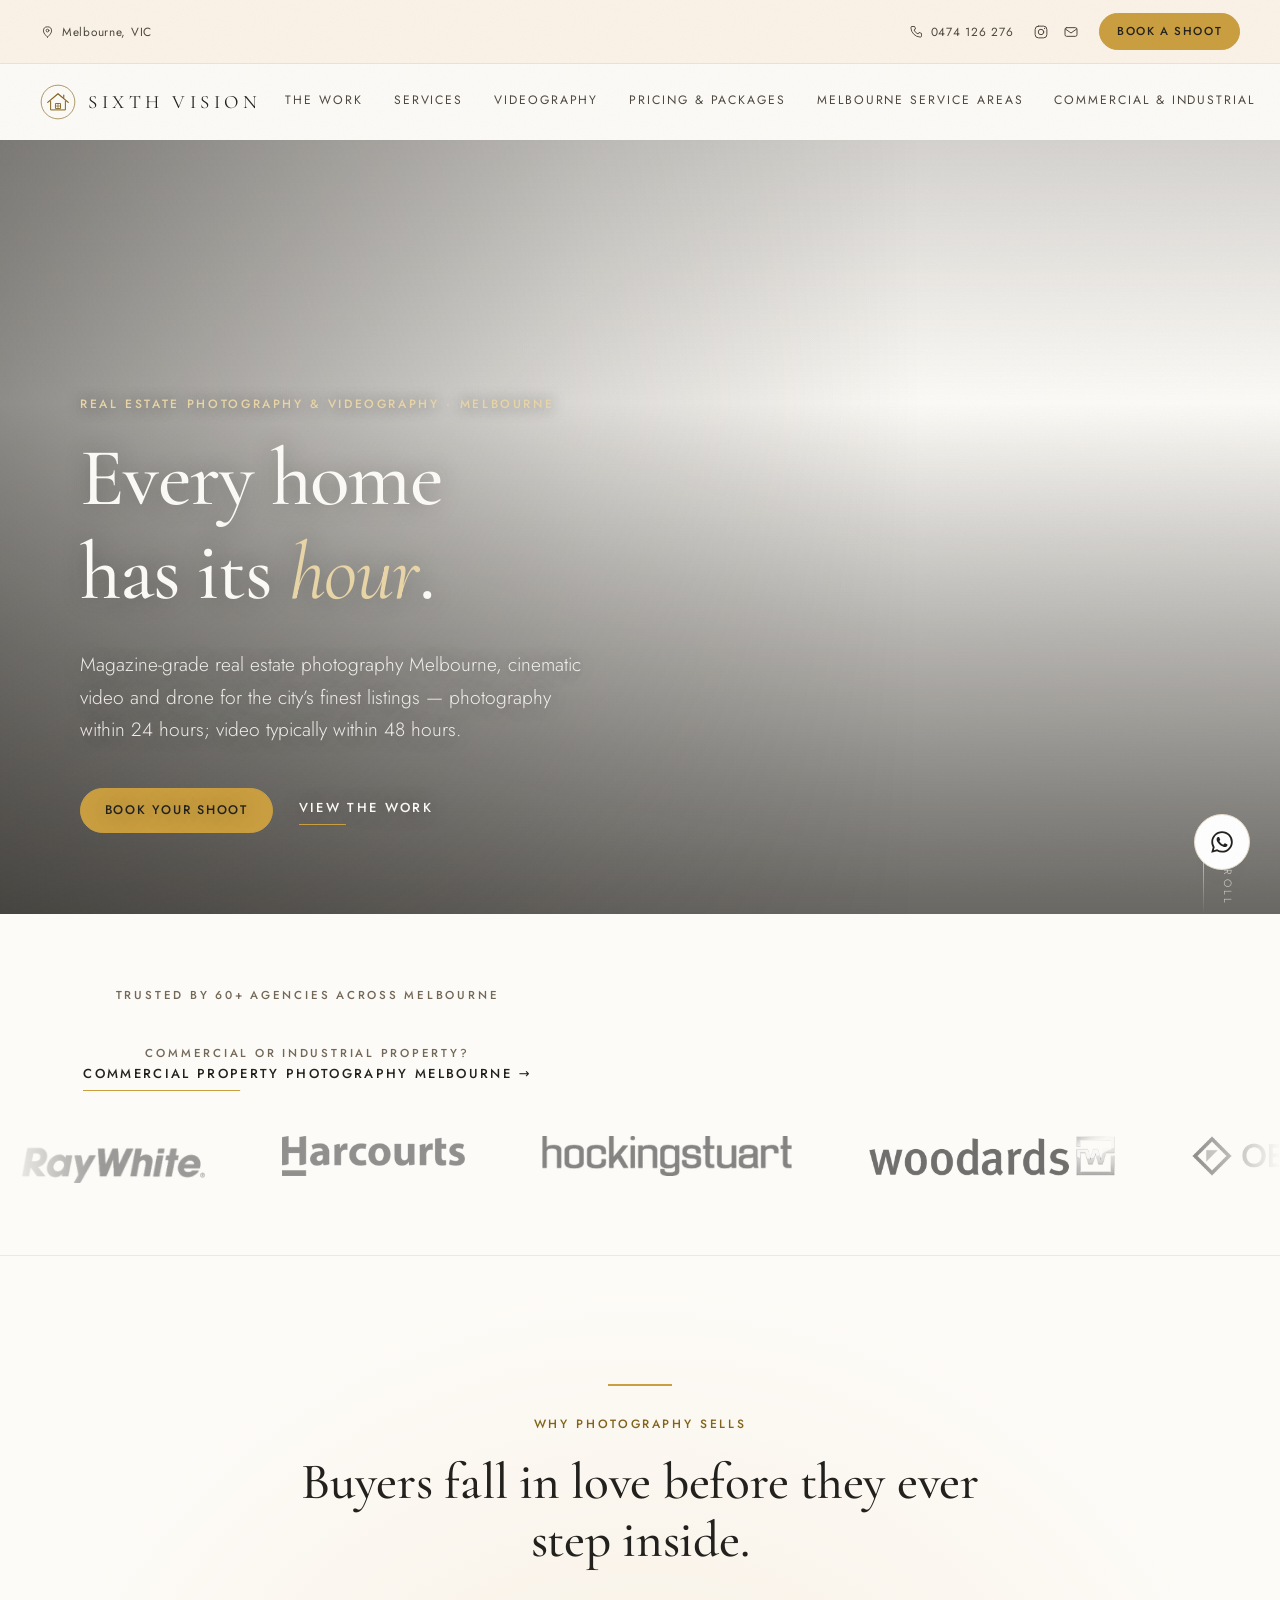
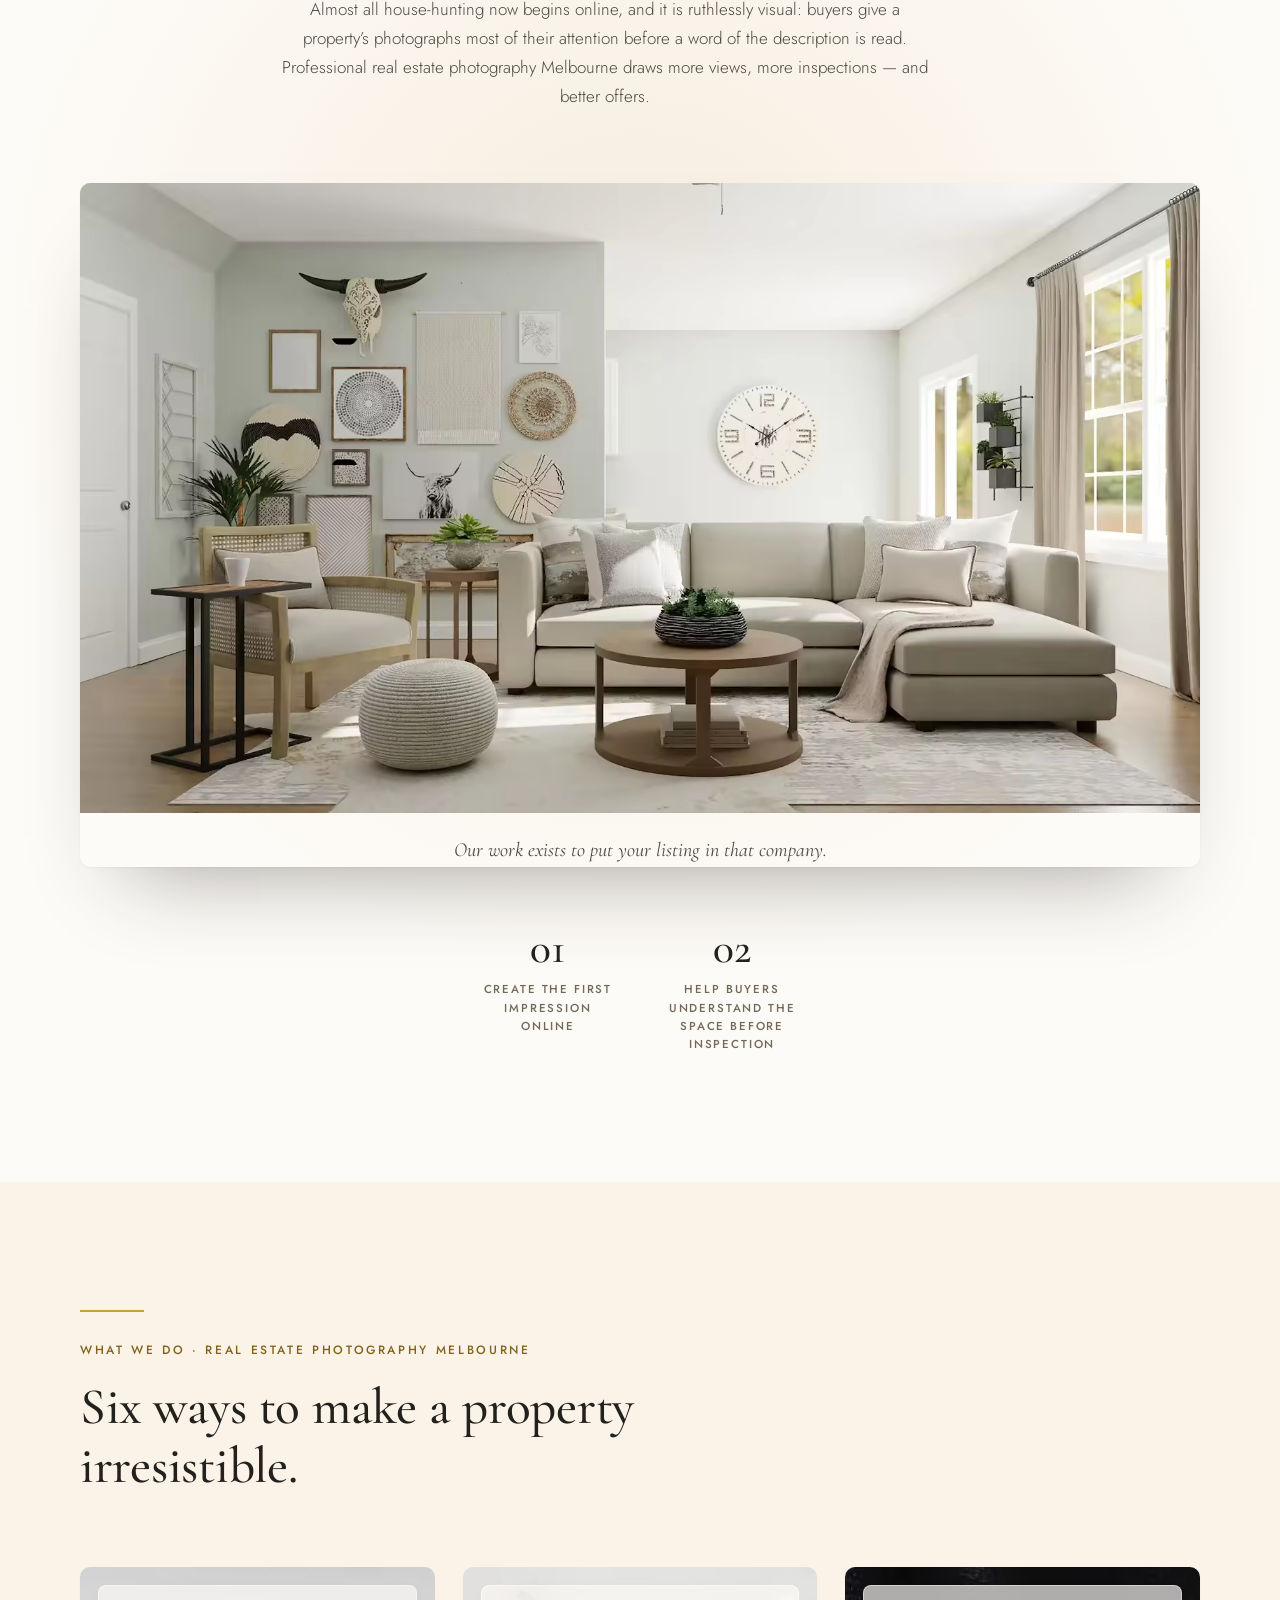
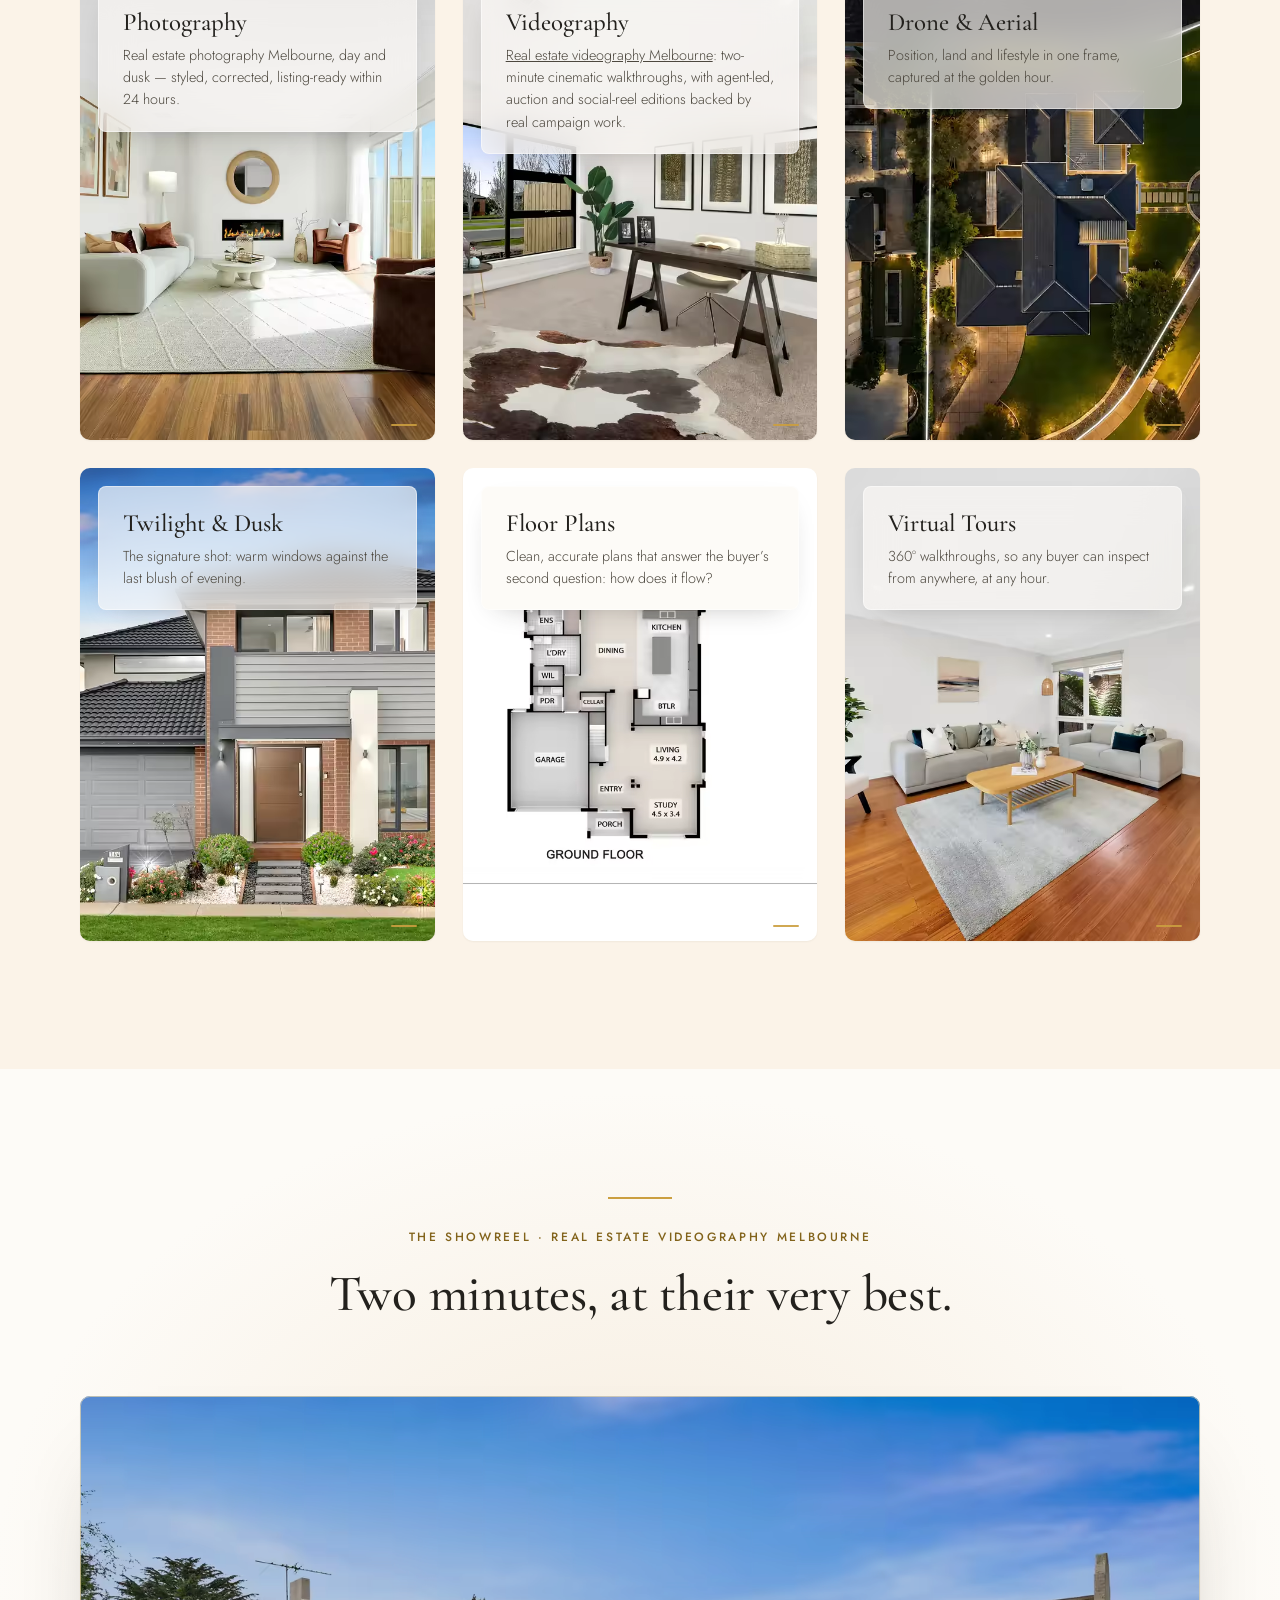
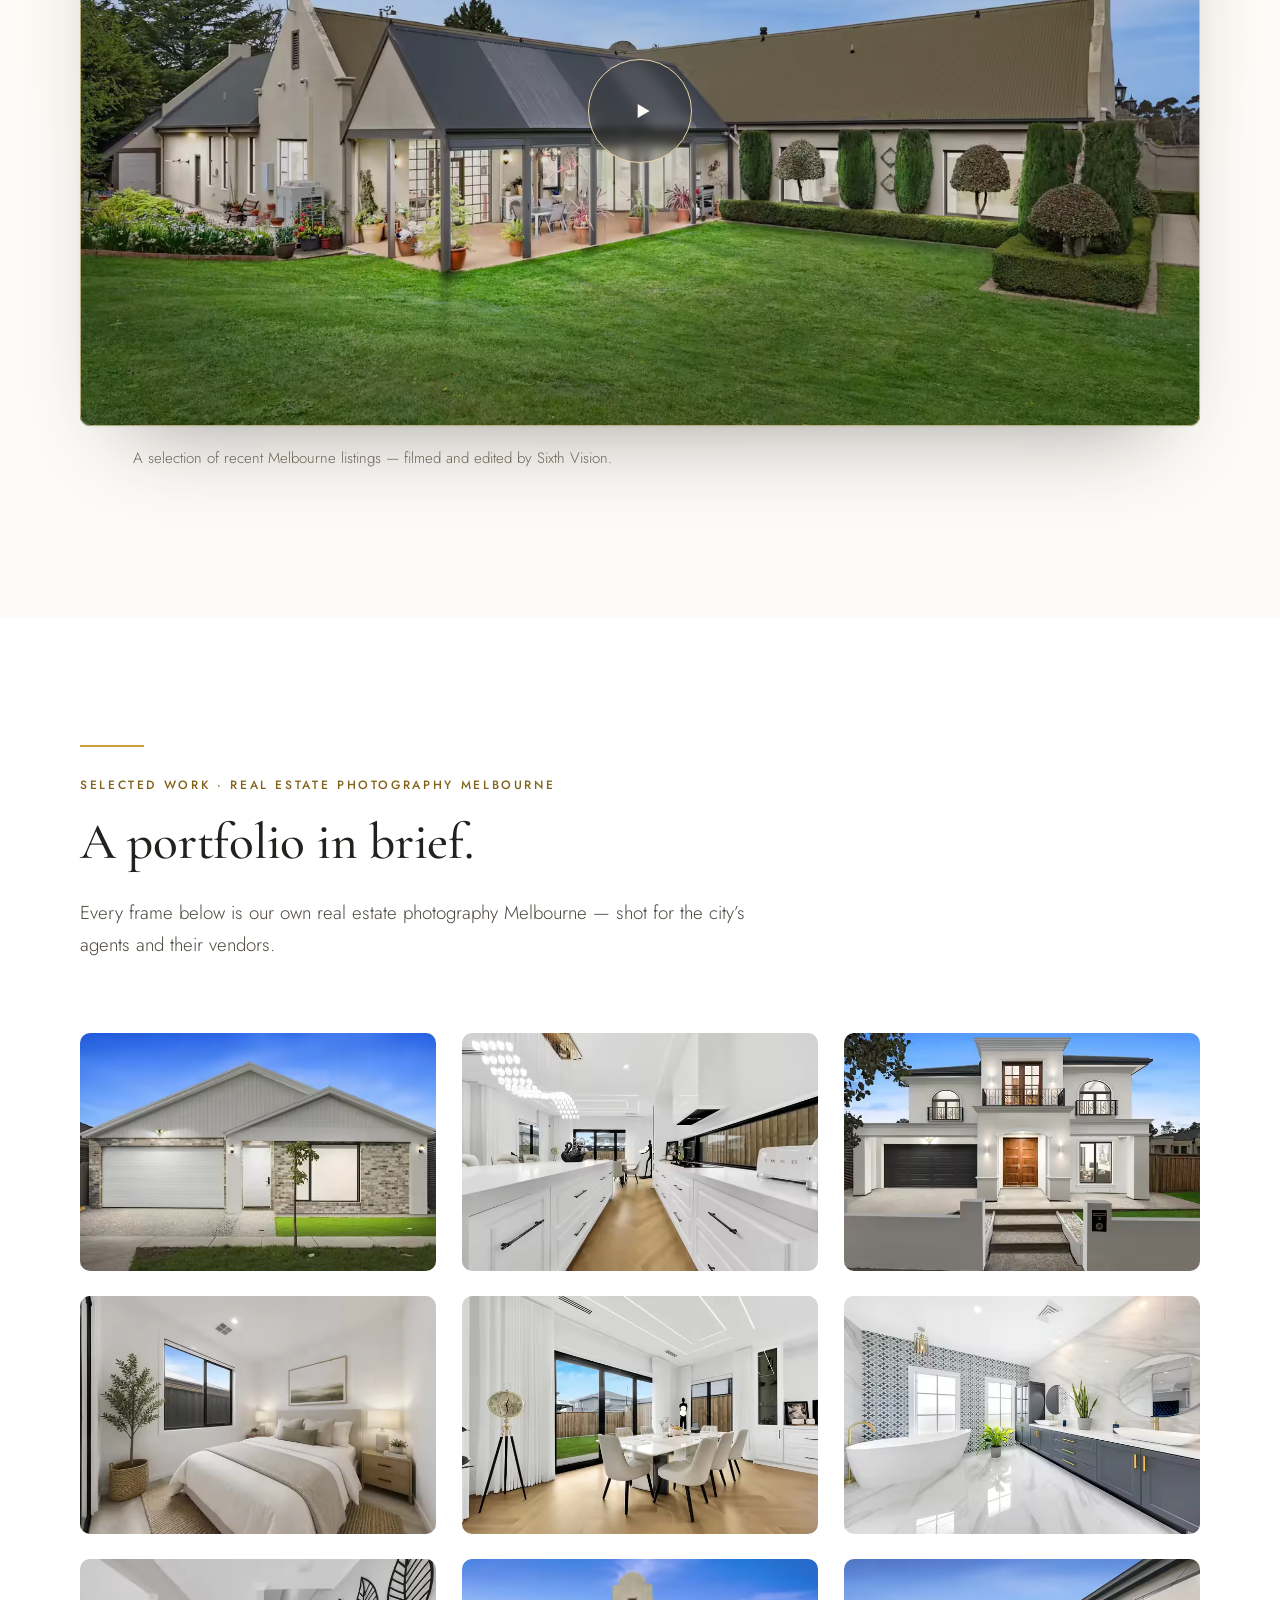
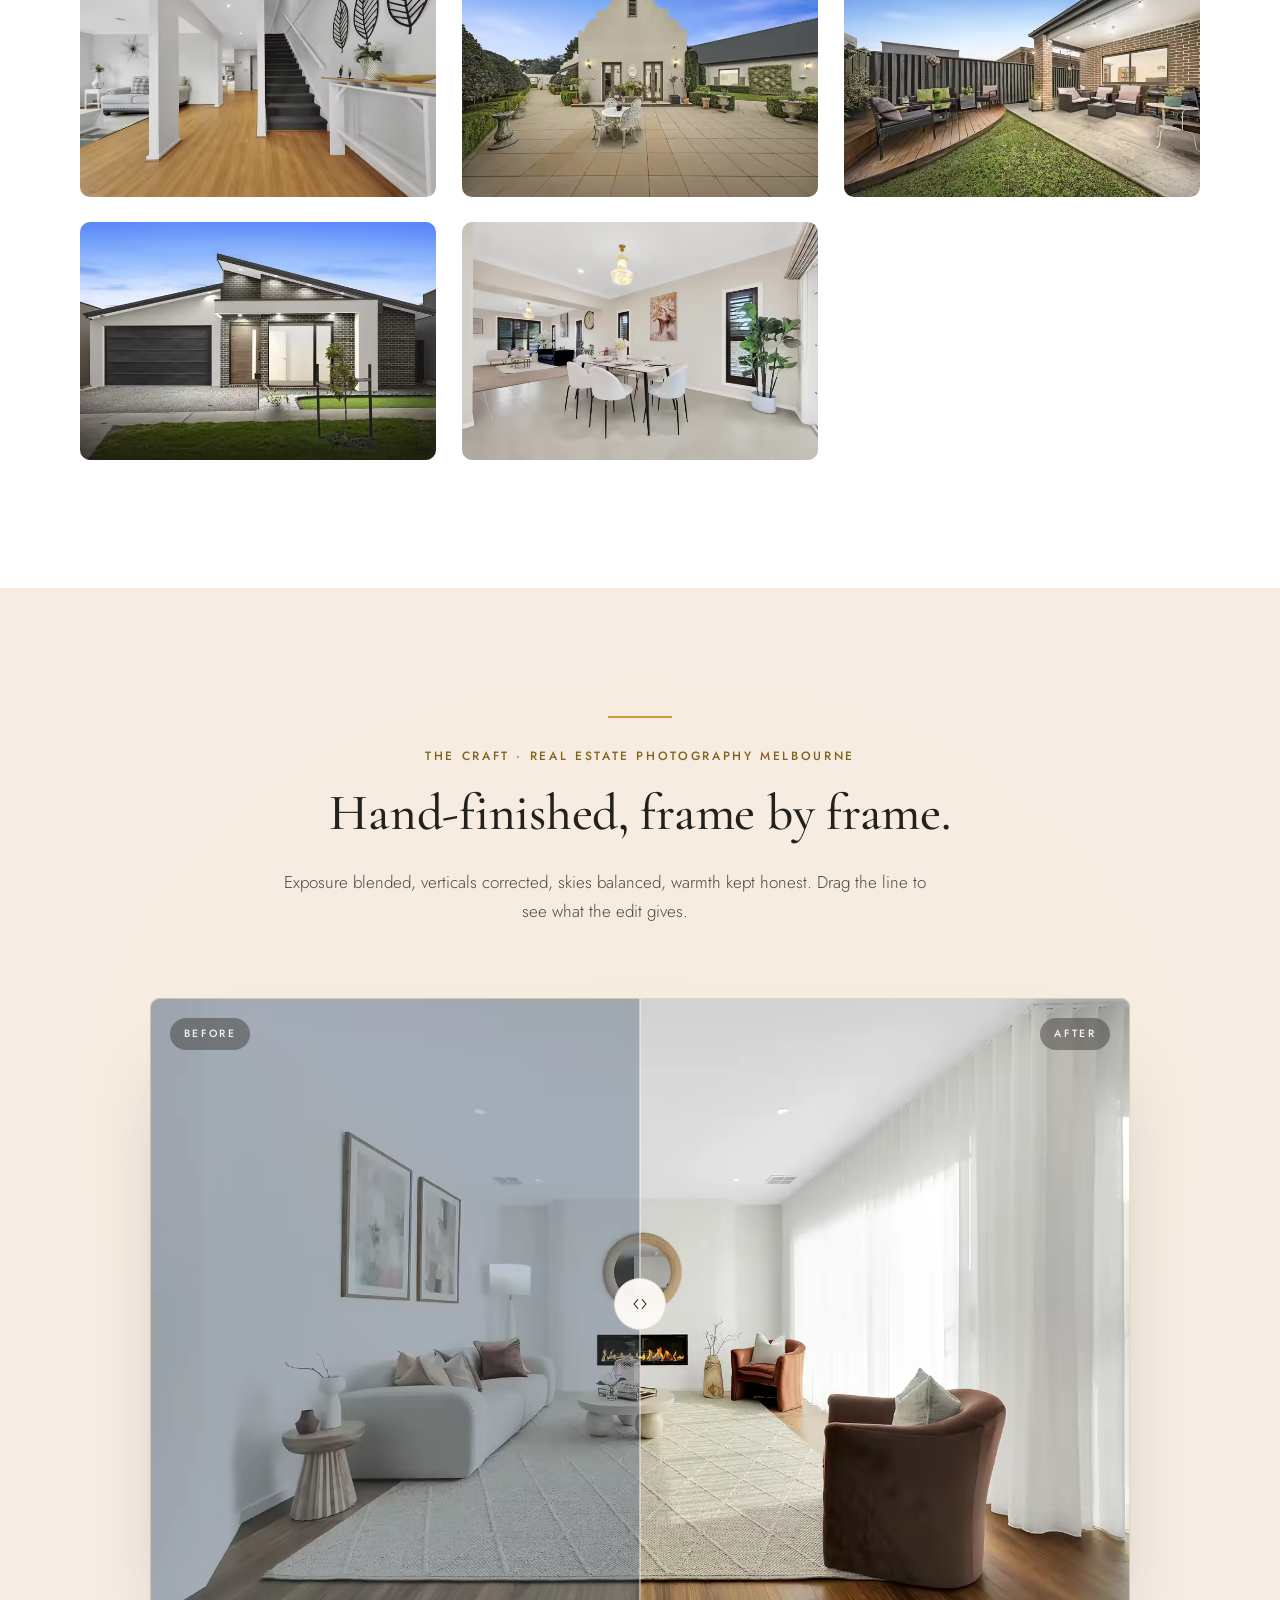
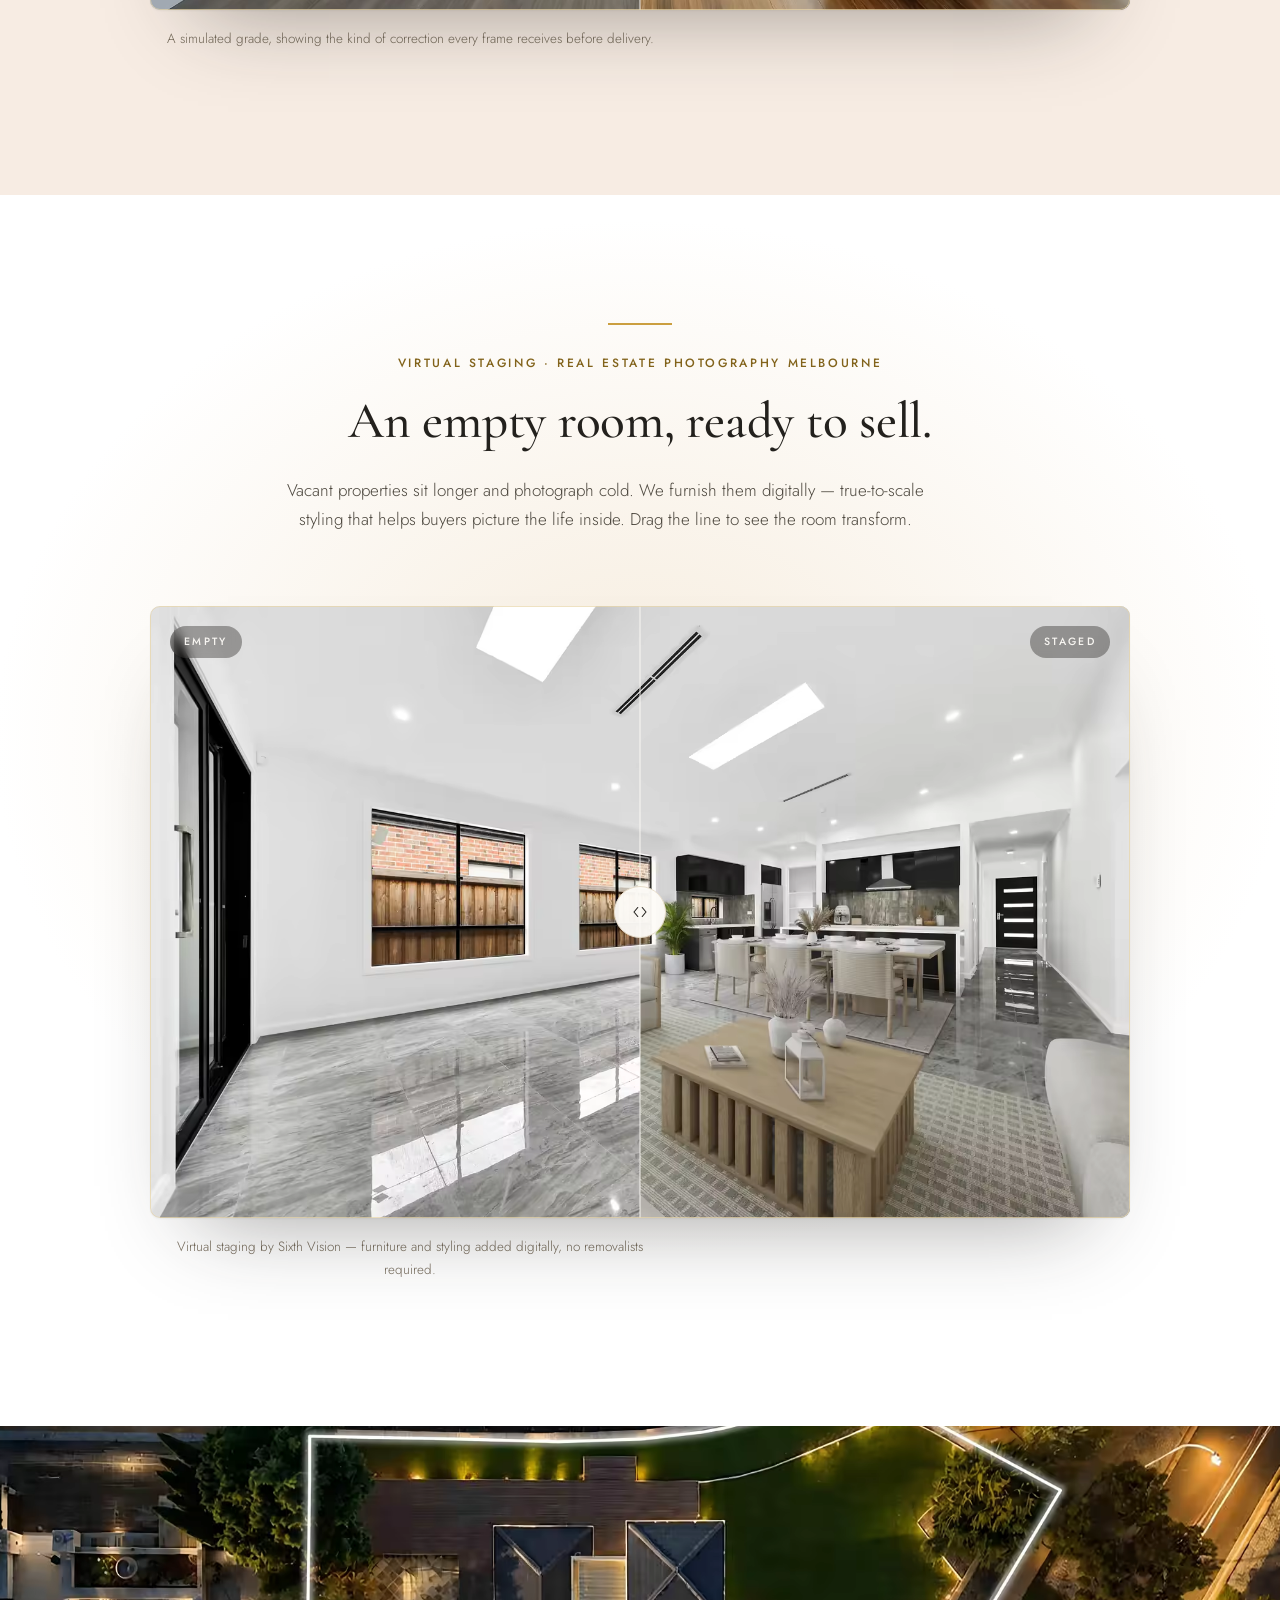
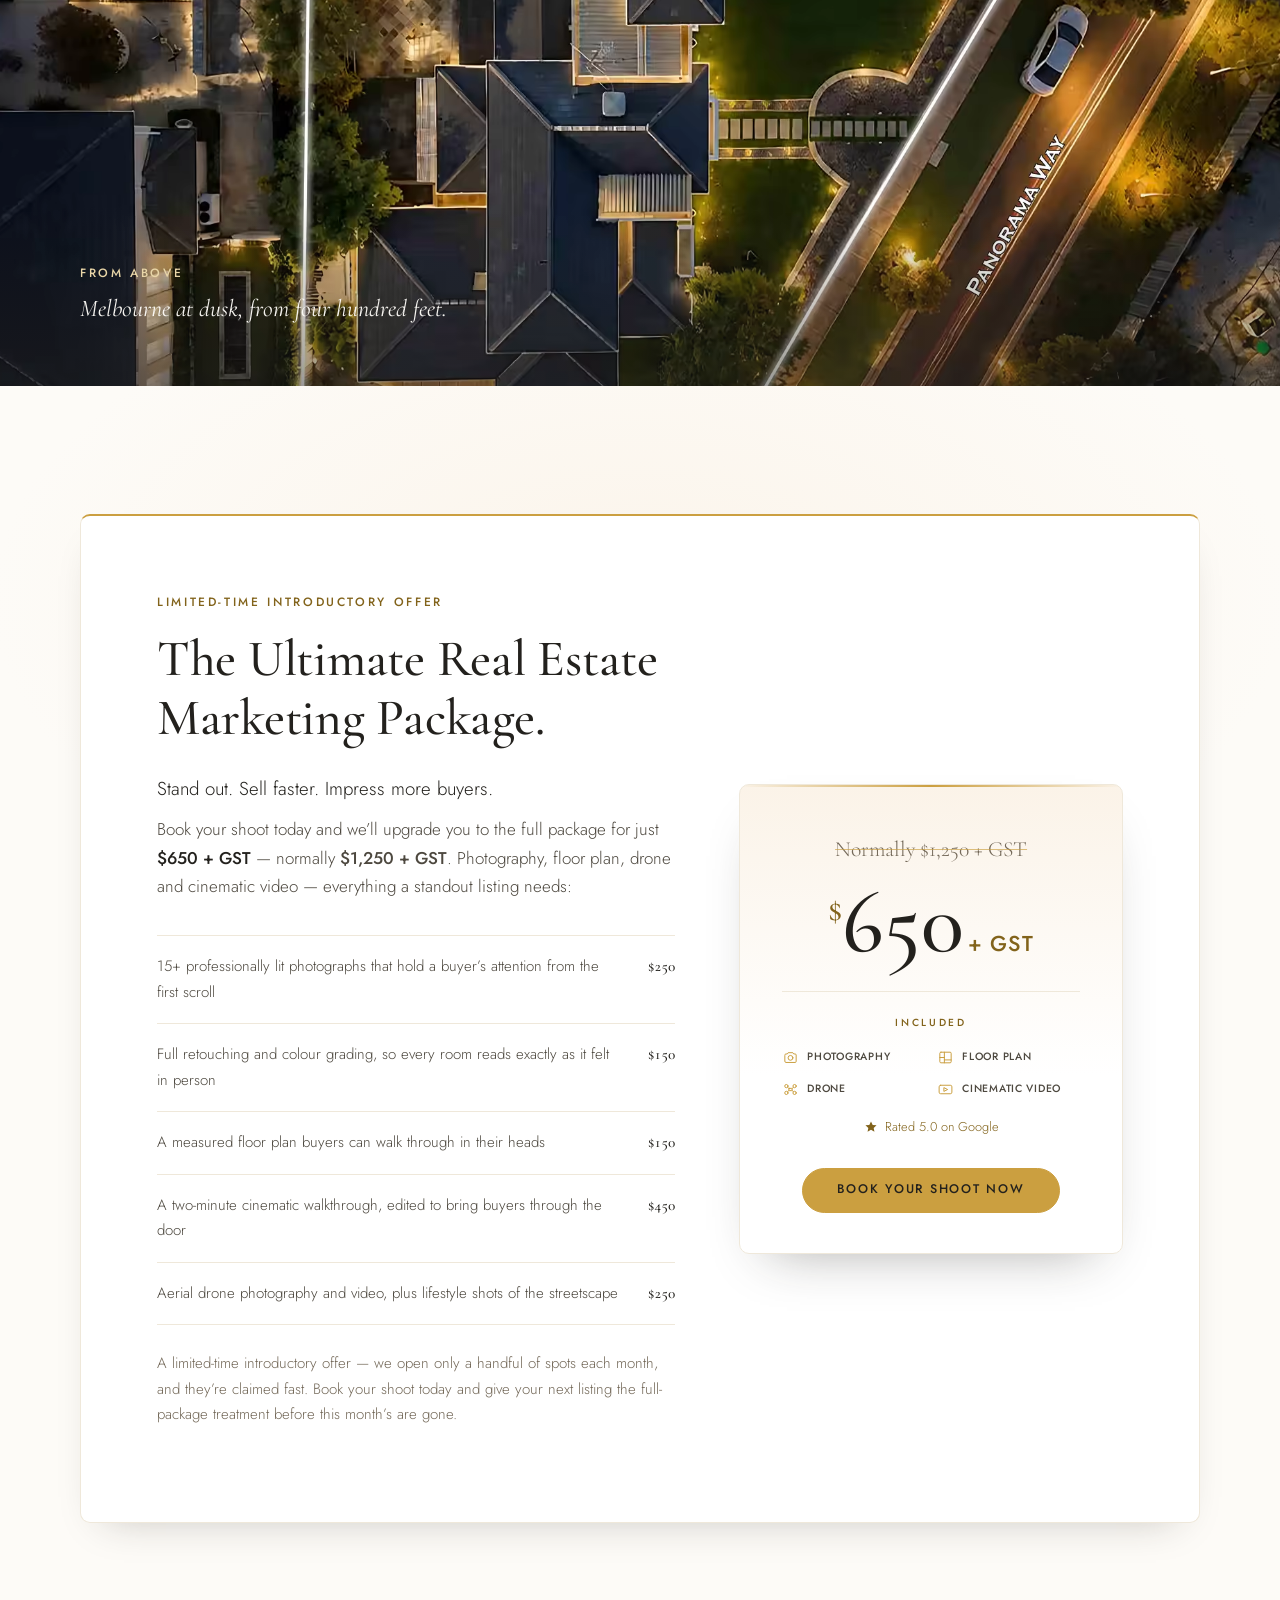
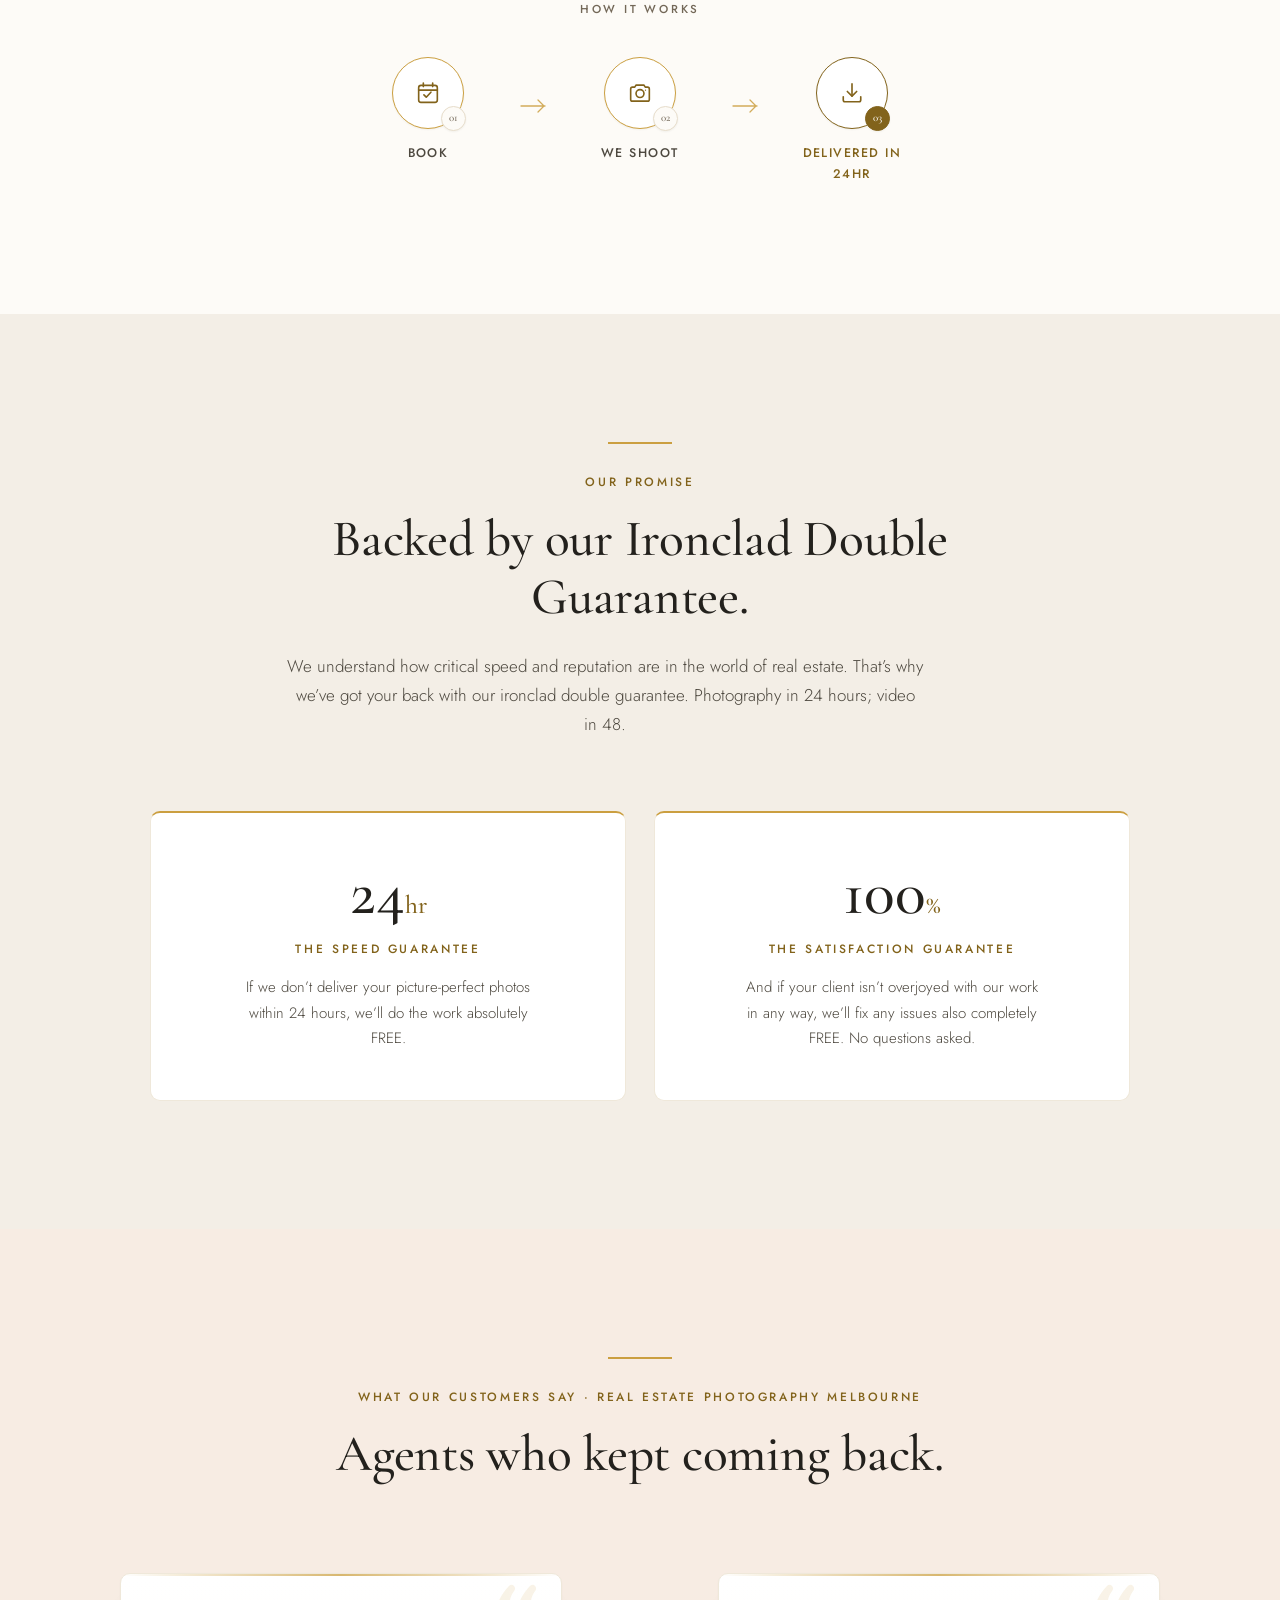
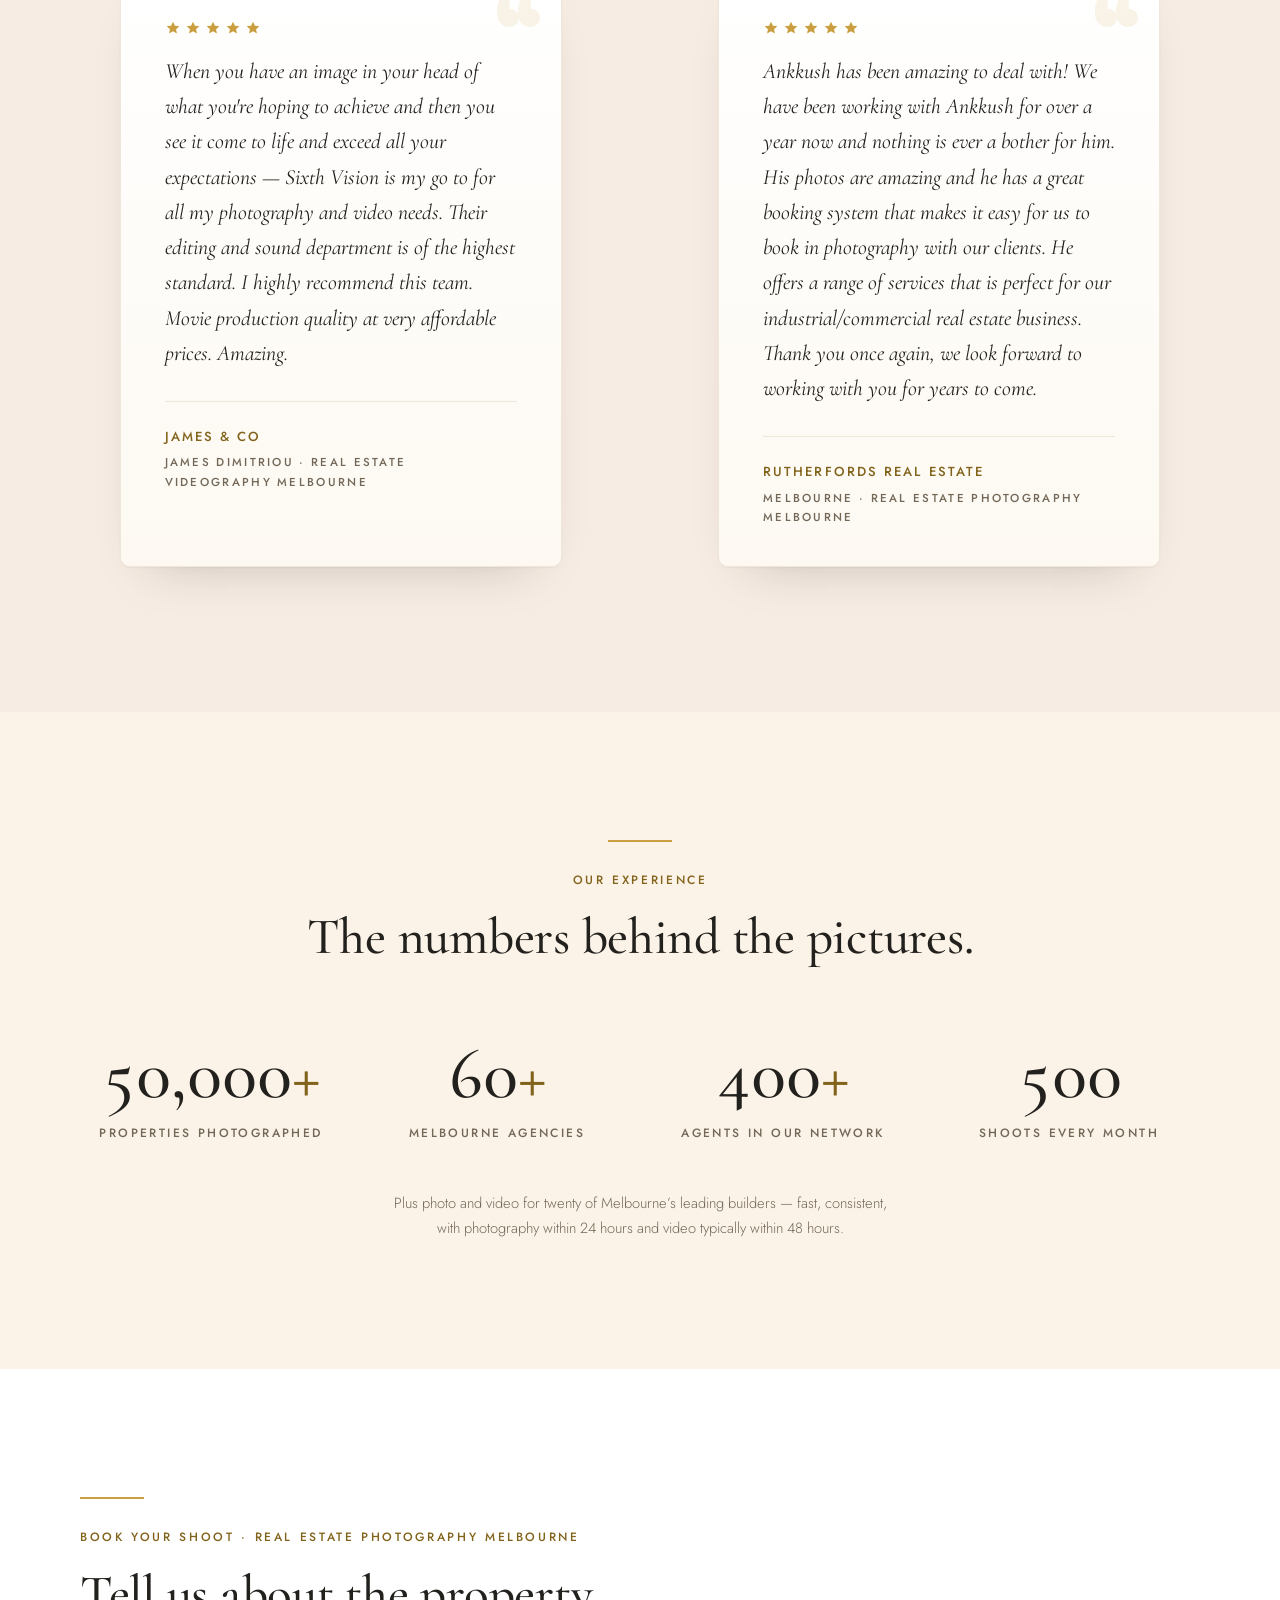
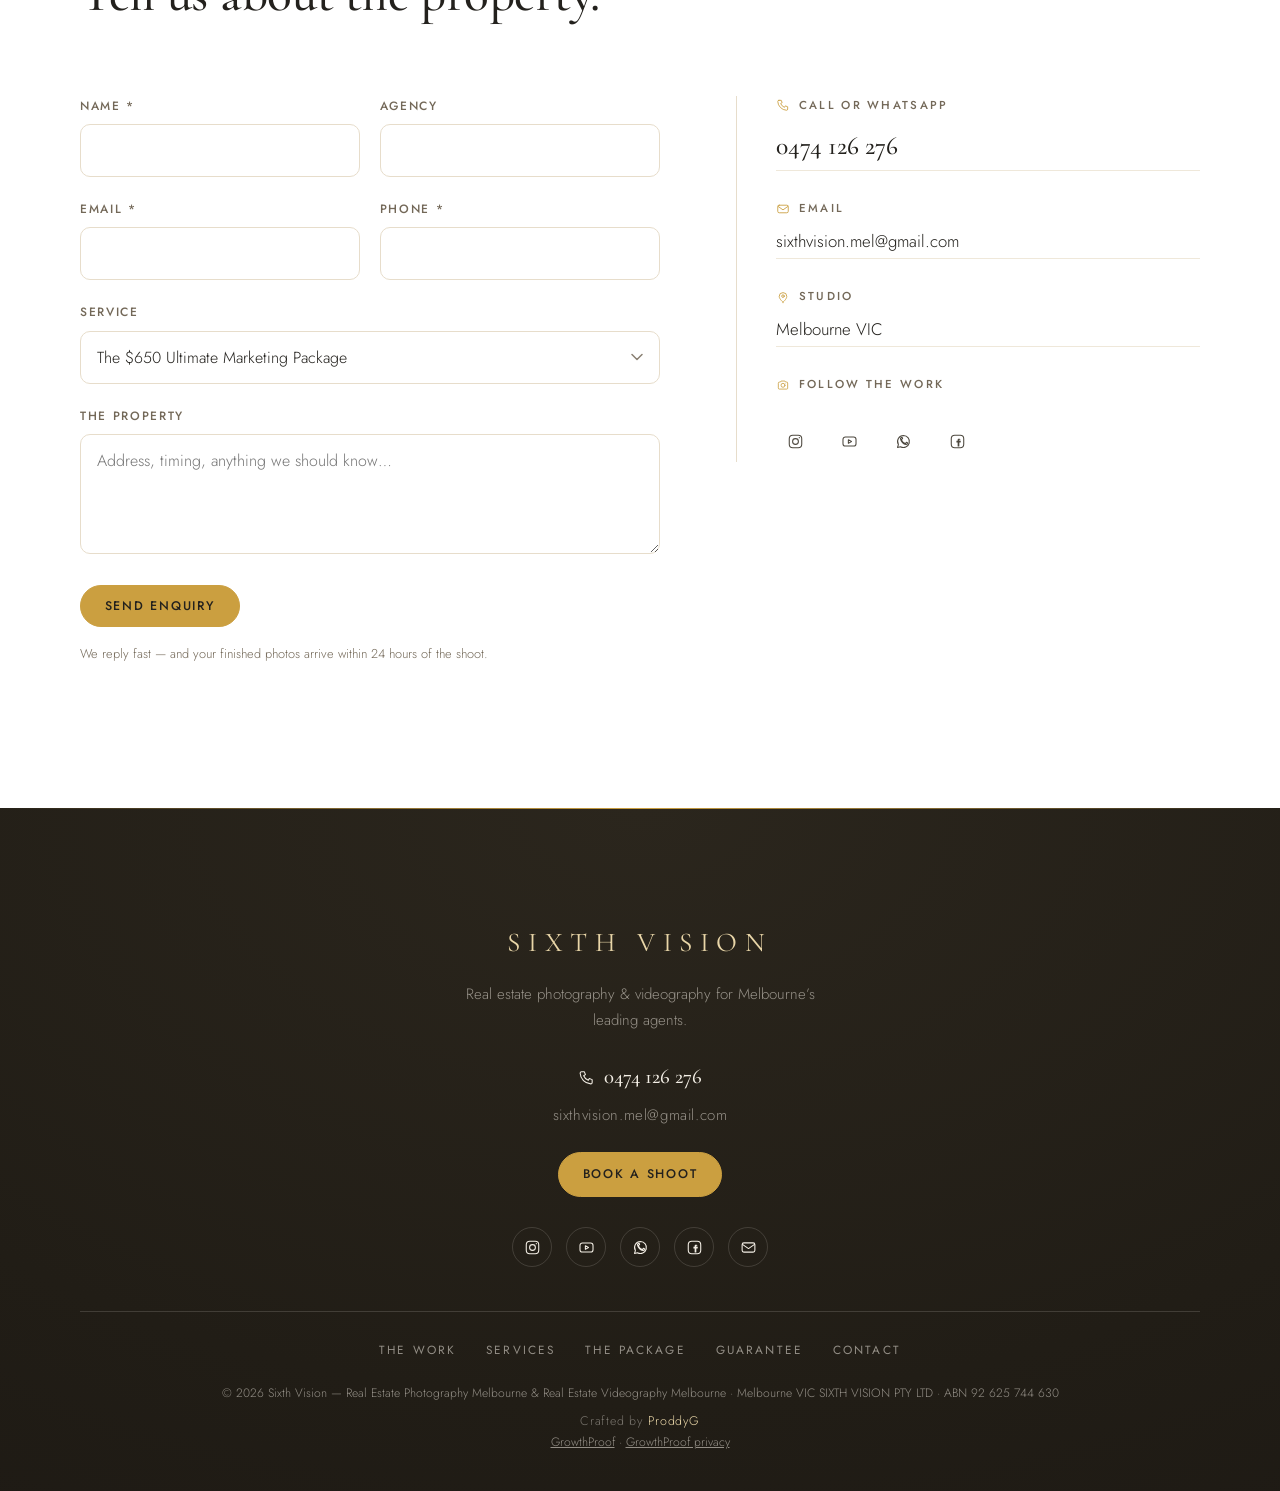
==== commit 9e28e7a9: "Bust residential lead script cache for recovery improvement" ====
--- a/index.html
+++ b/index.html
@@ -853,6 +853,6 @@
 </a>
 
 <script src="assets/js/main.min.js?v=20260730b" defer></script>
-<script src="assets/js/growthproof.js?v=20261011a" defer></script>
+<script src="assets/js/growthproof.js?v=20261011b" defer></script>
 </body>
 </html>
